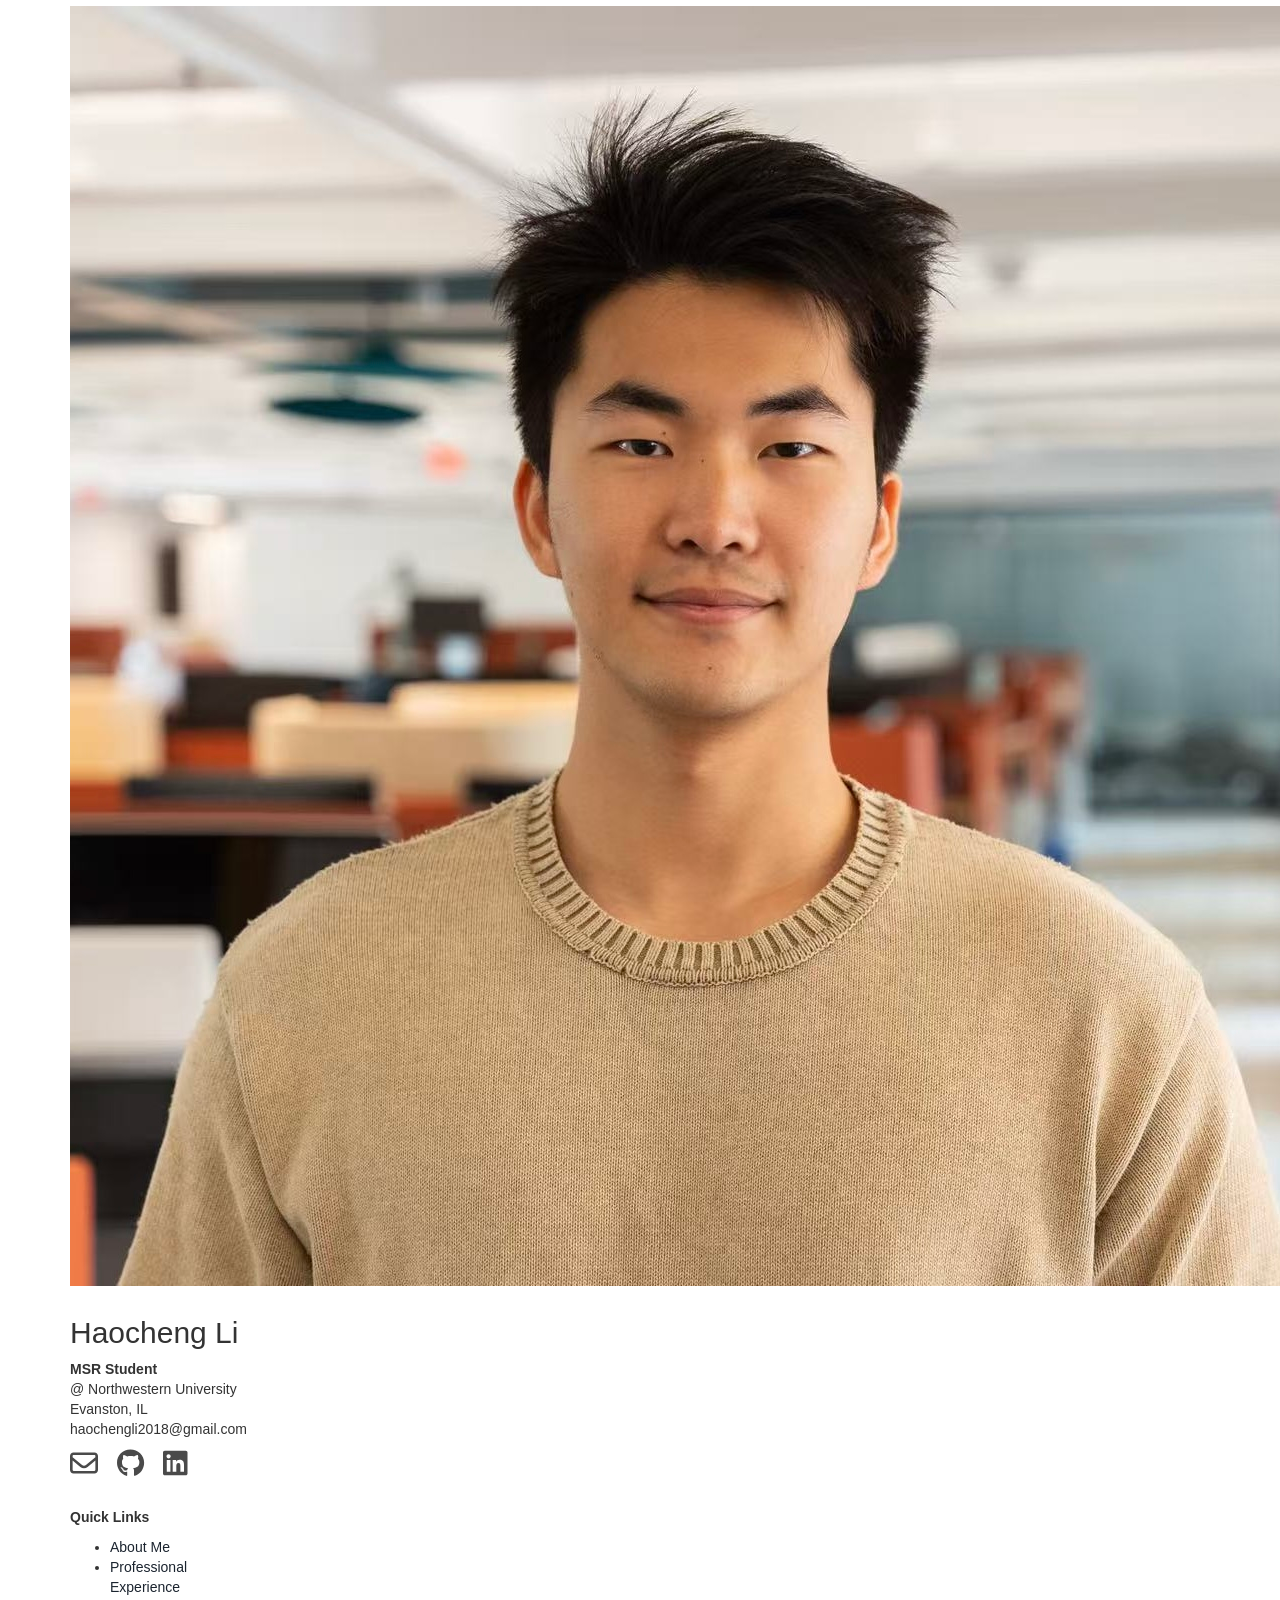
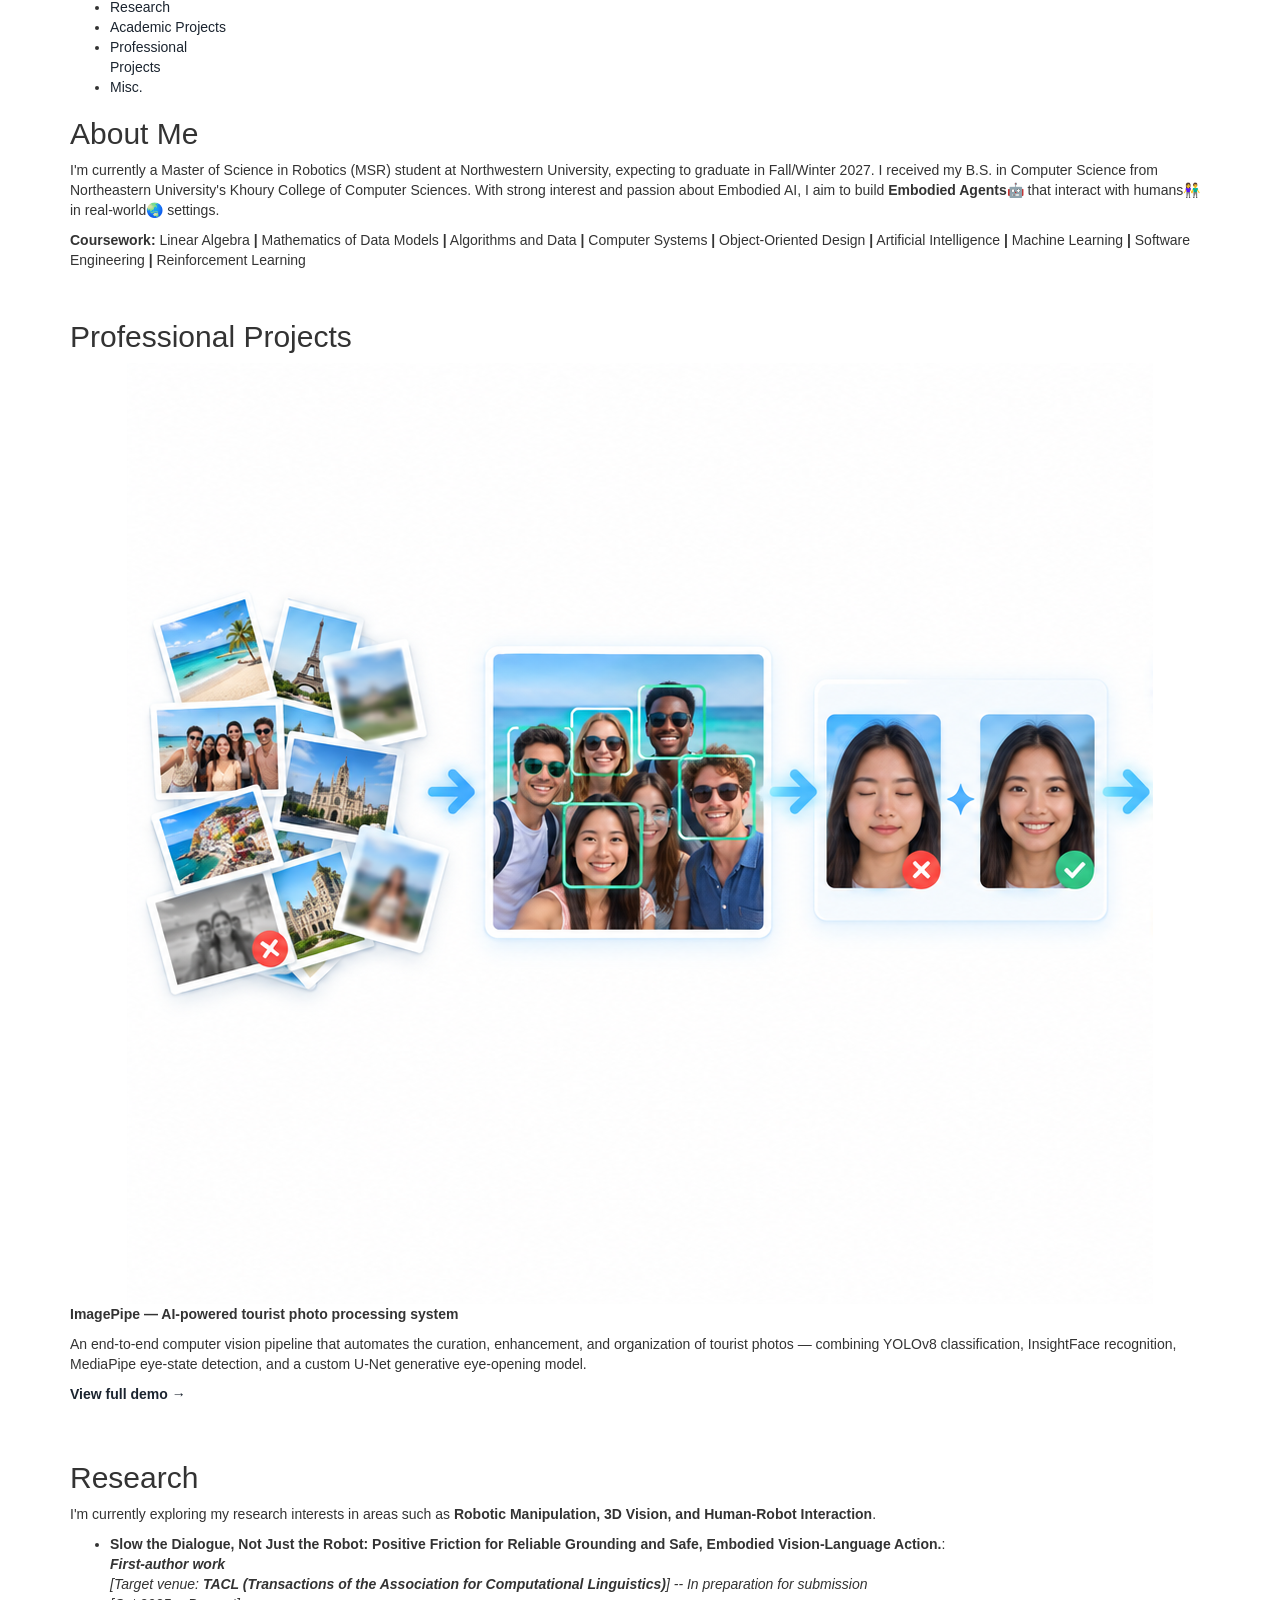
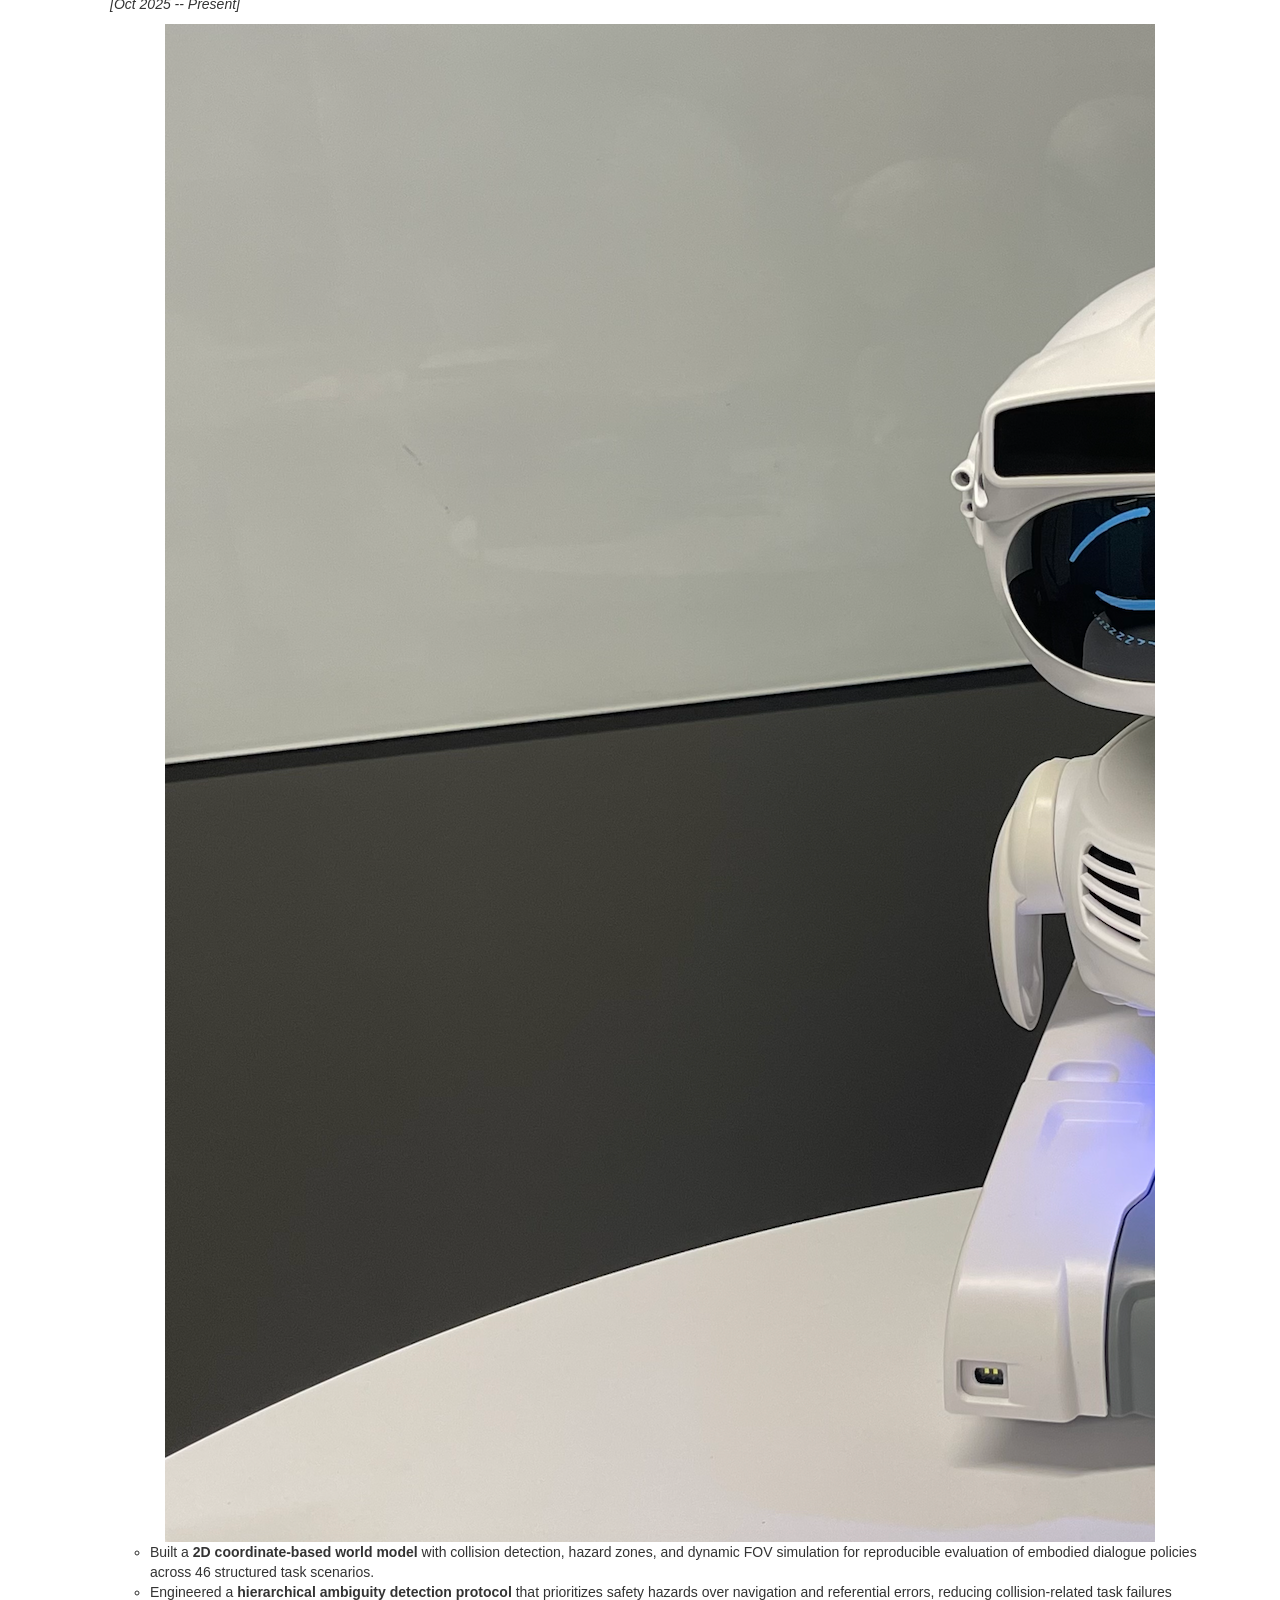
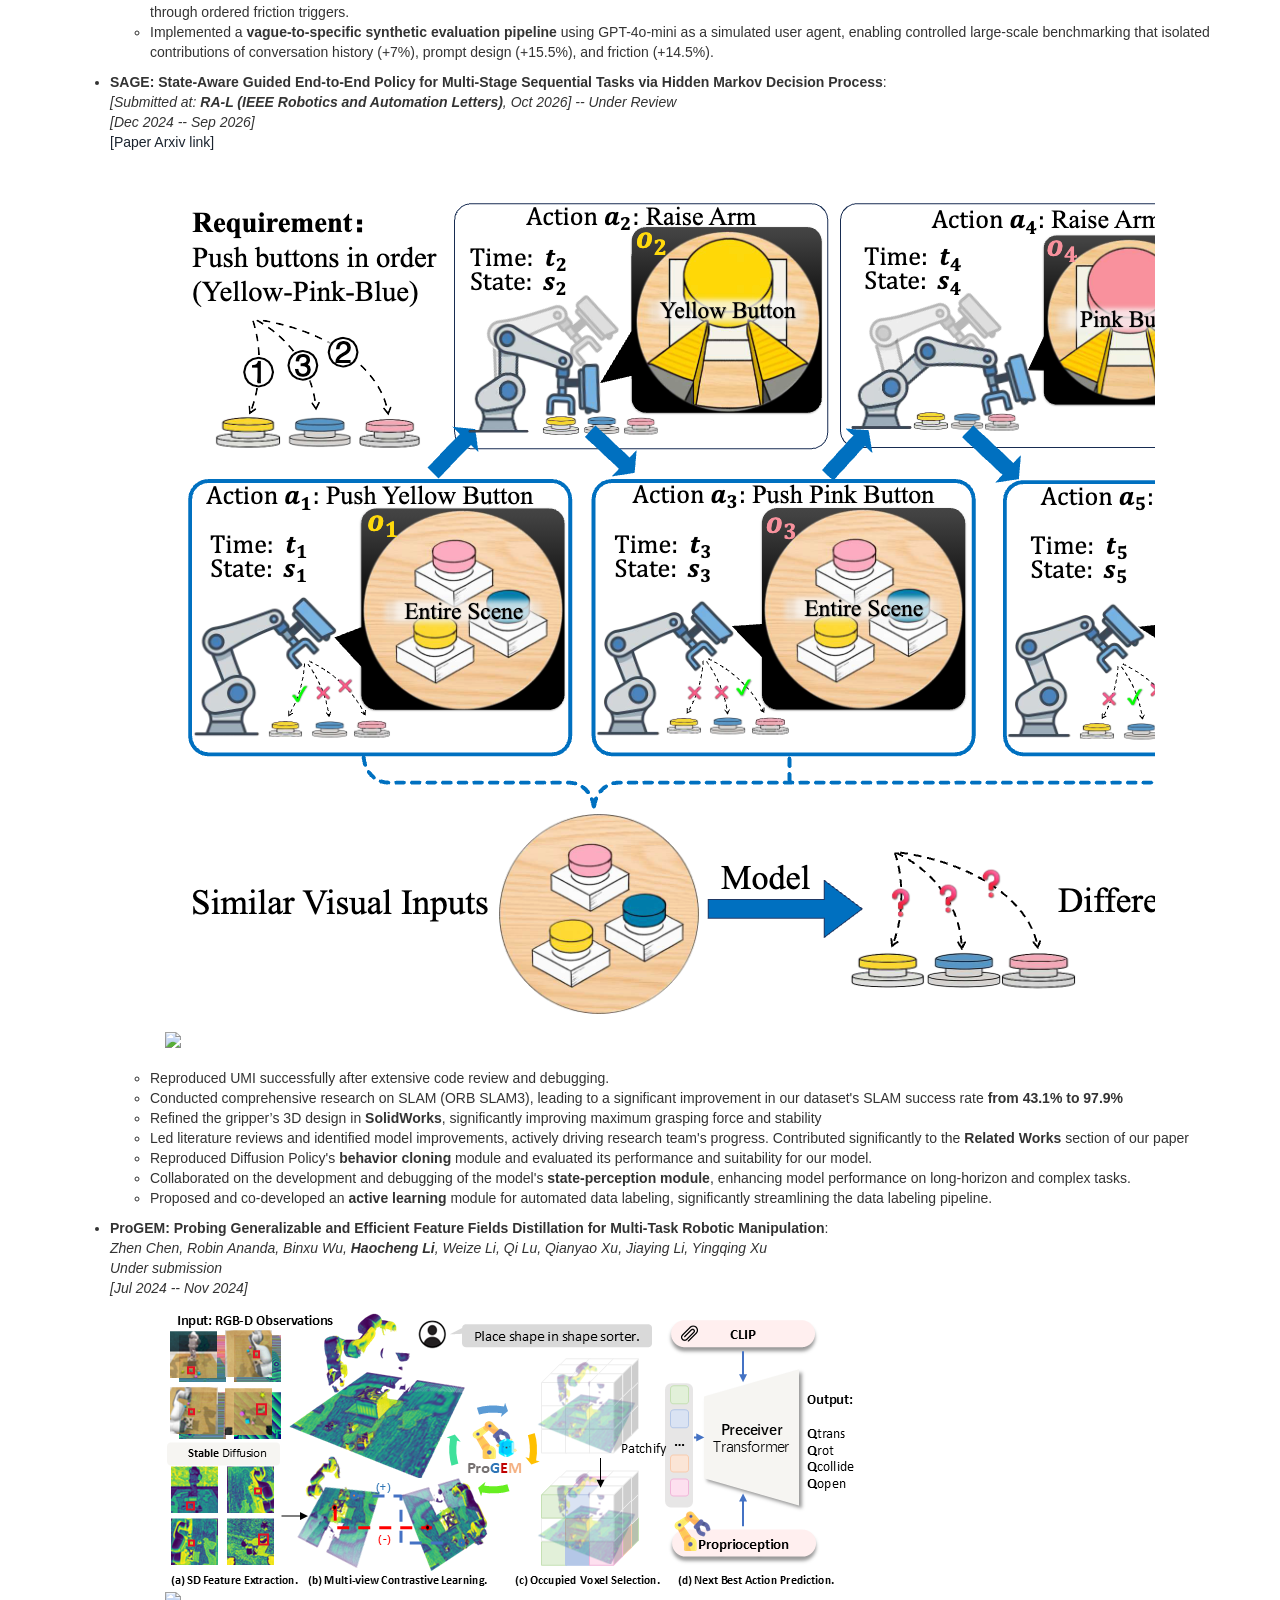
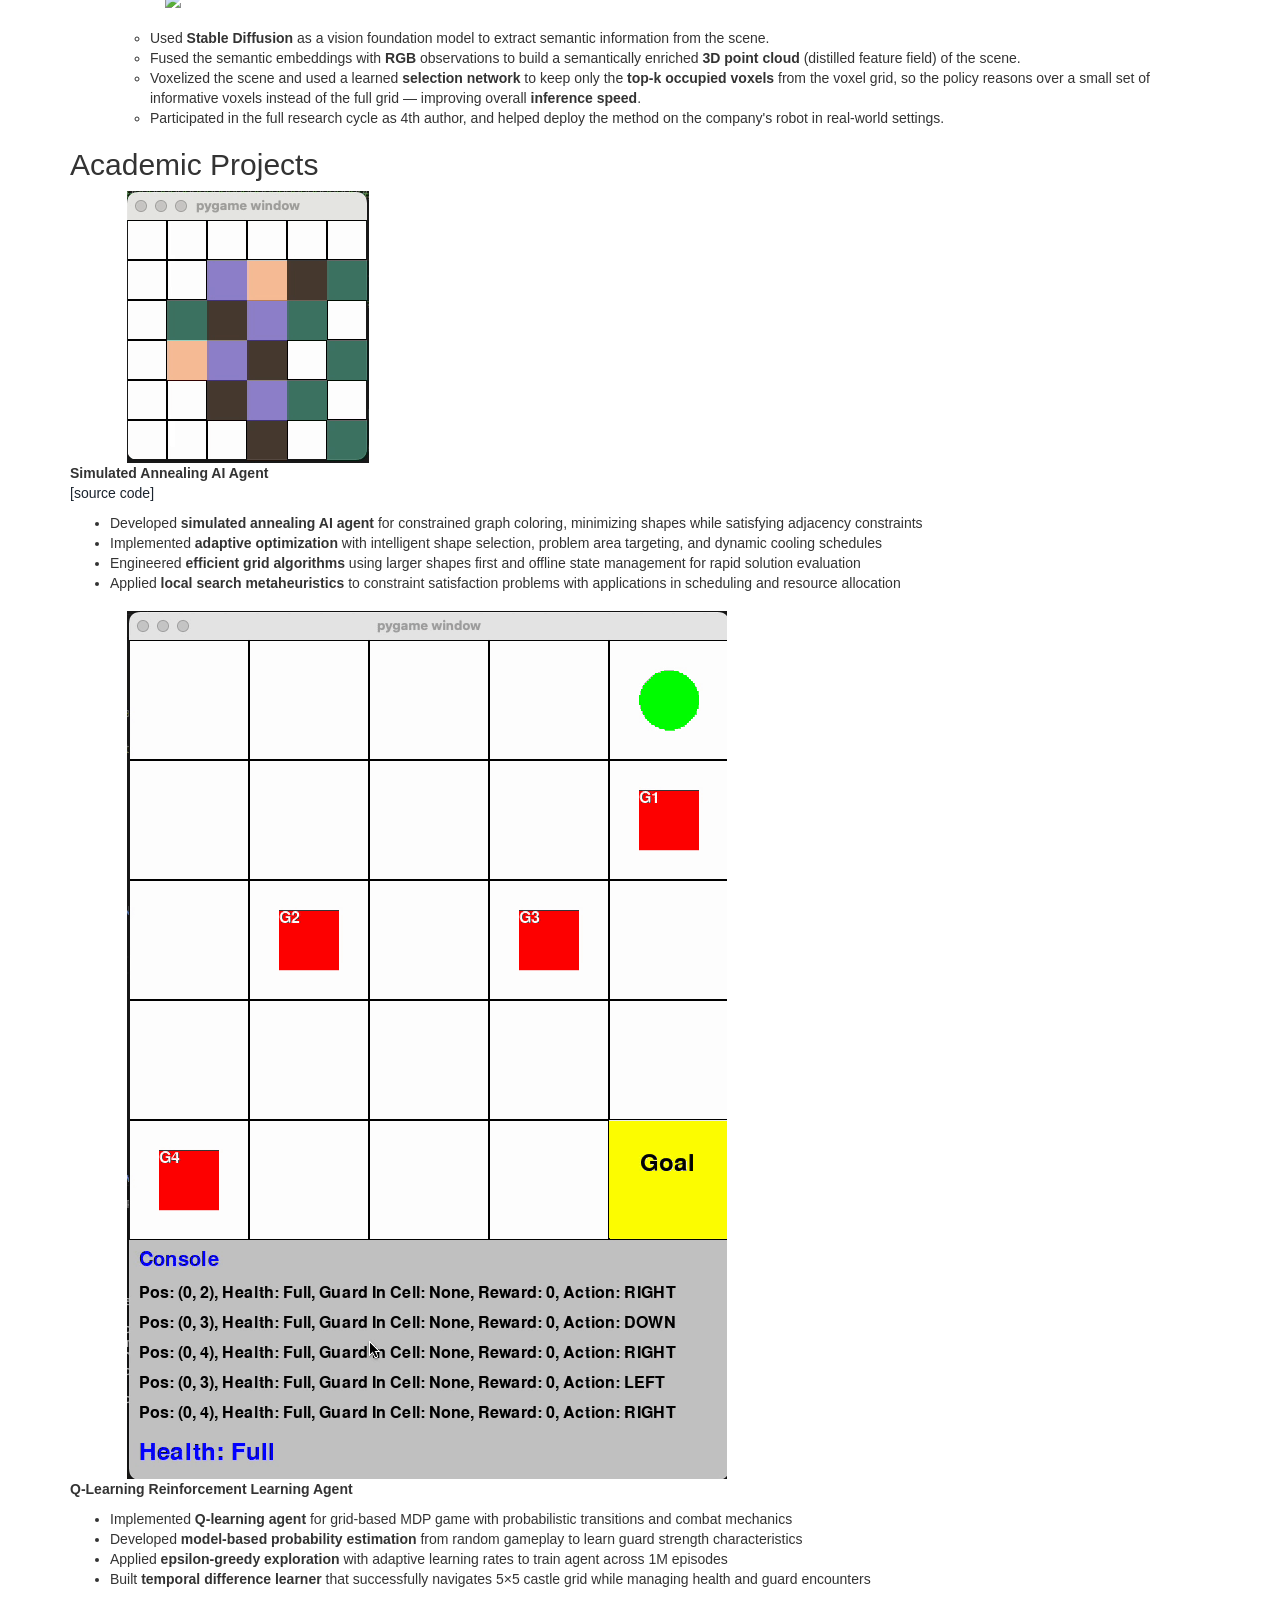
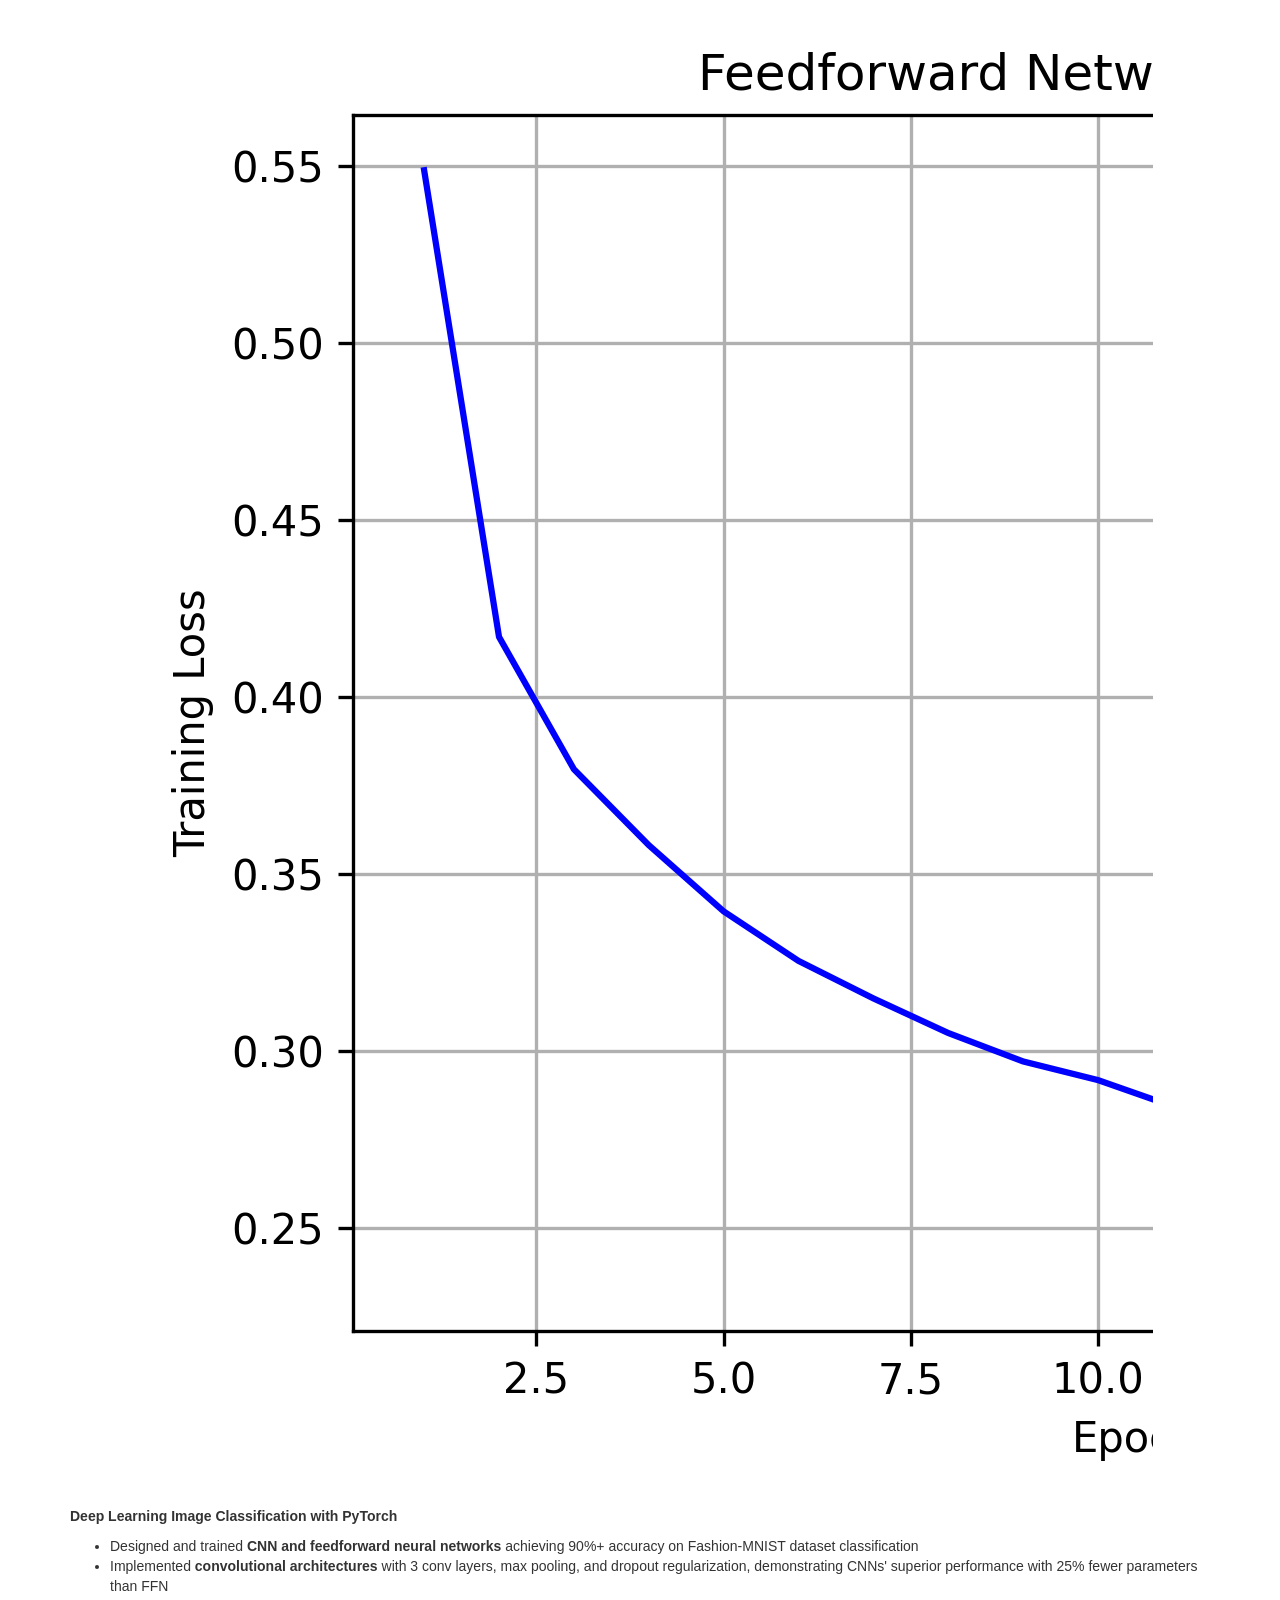
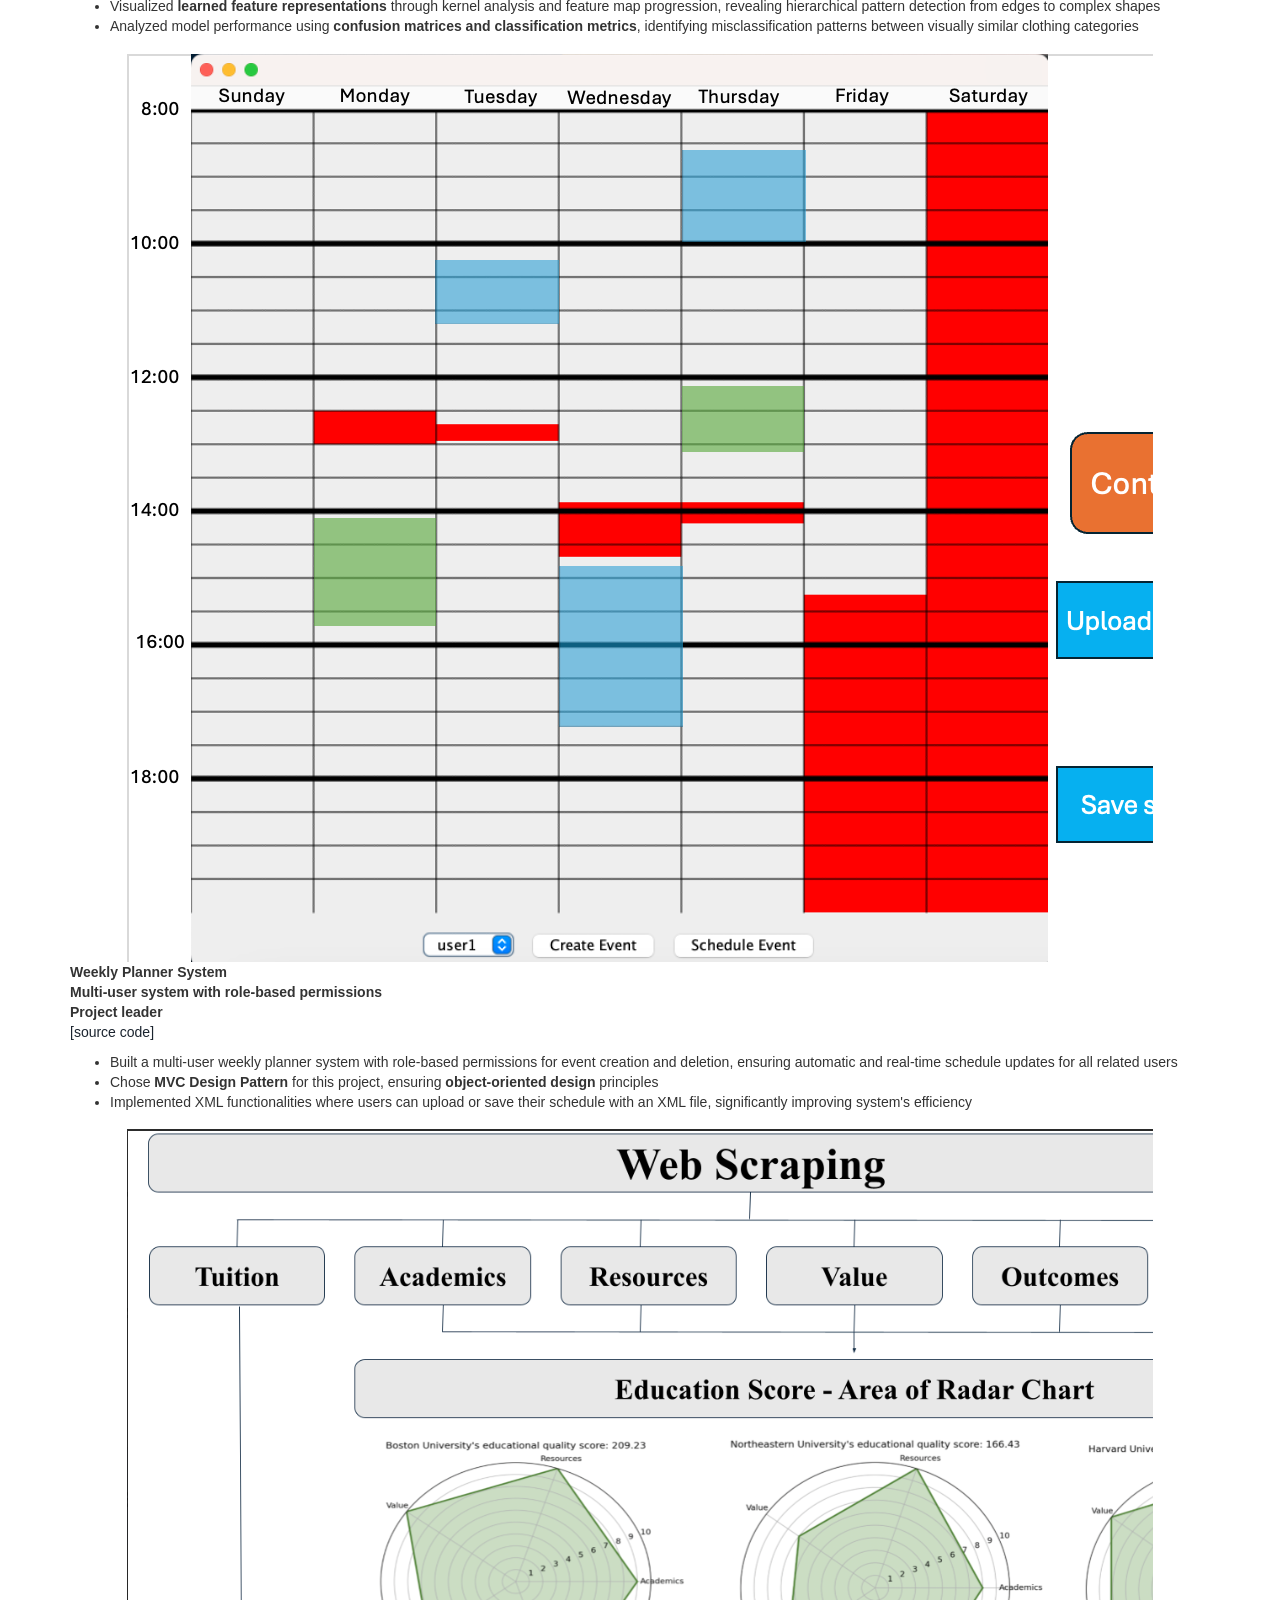
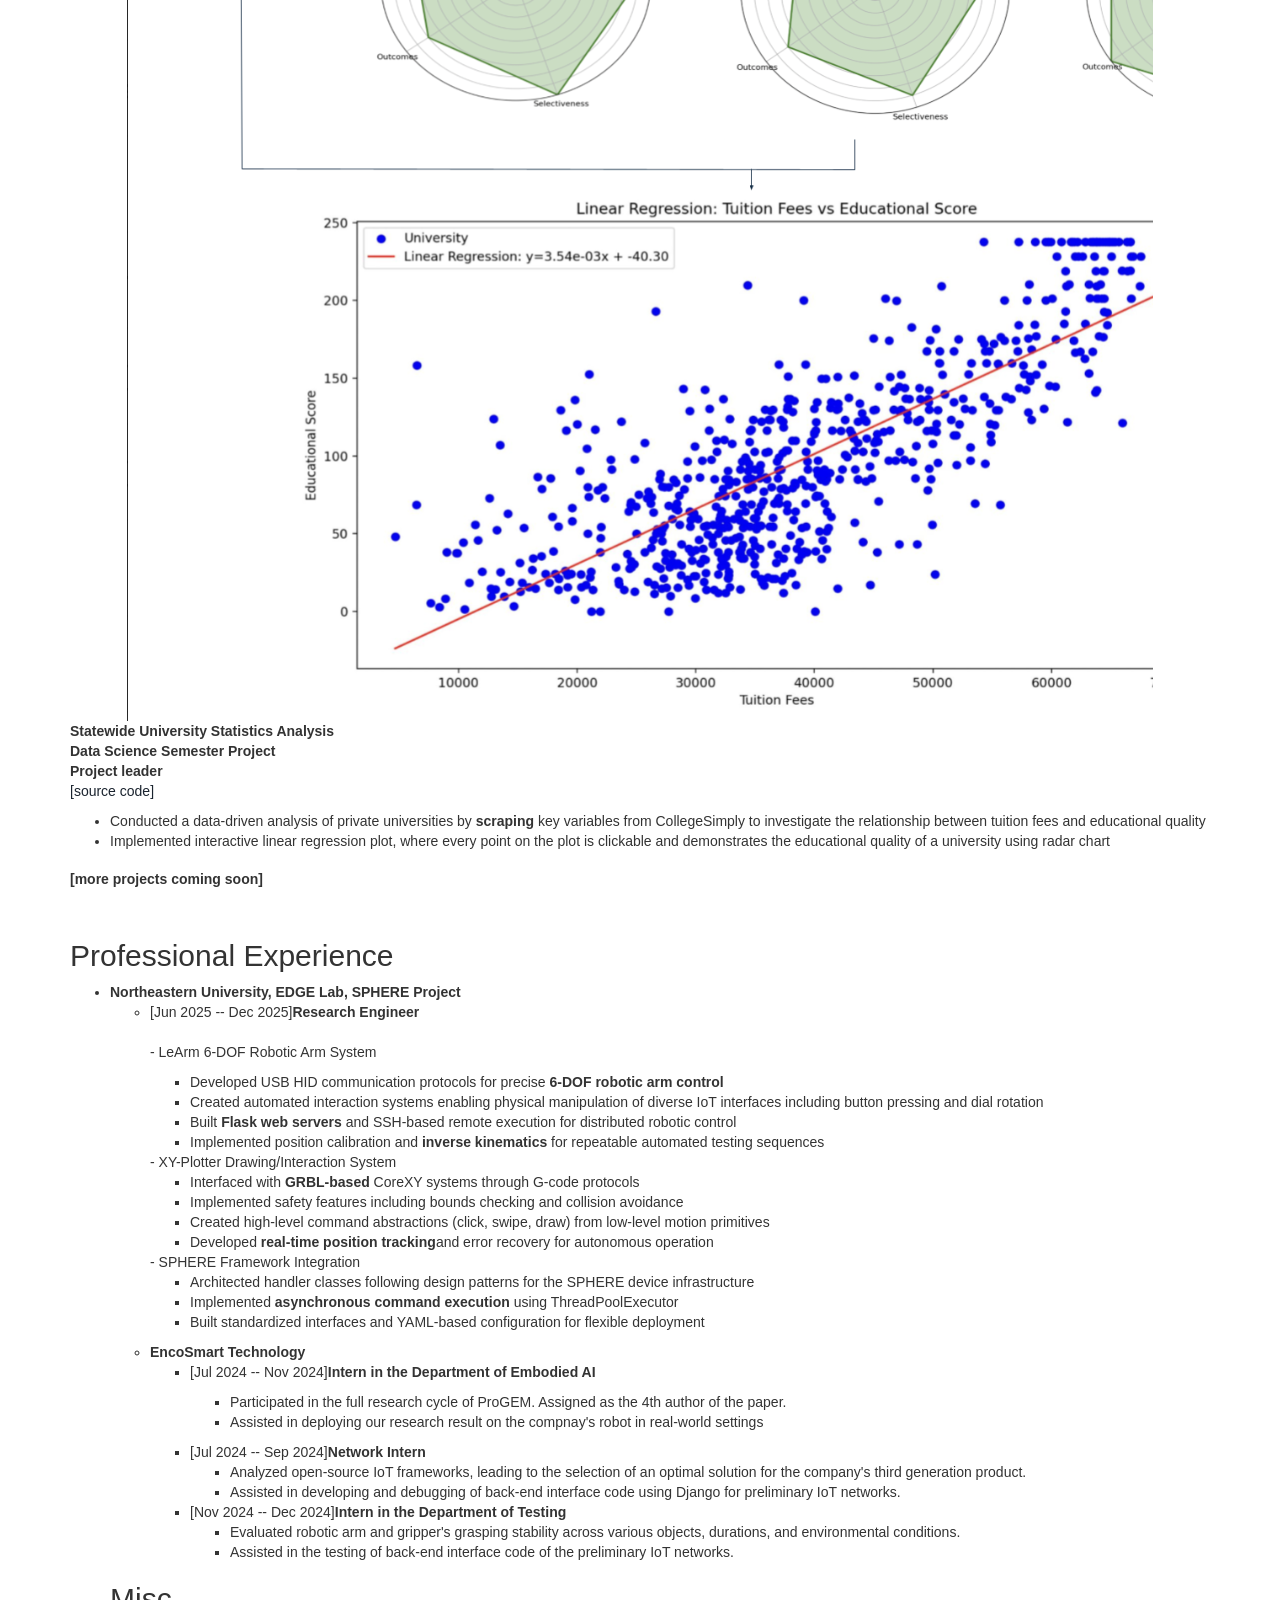
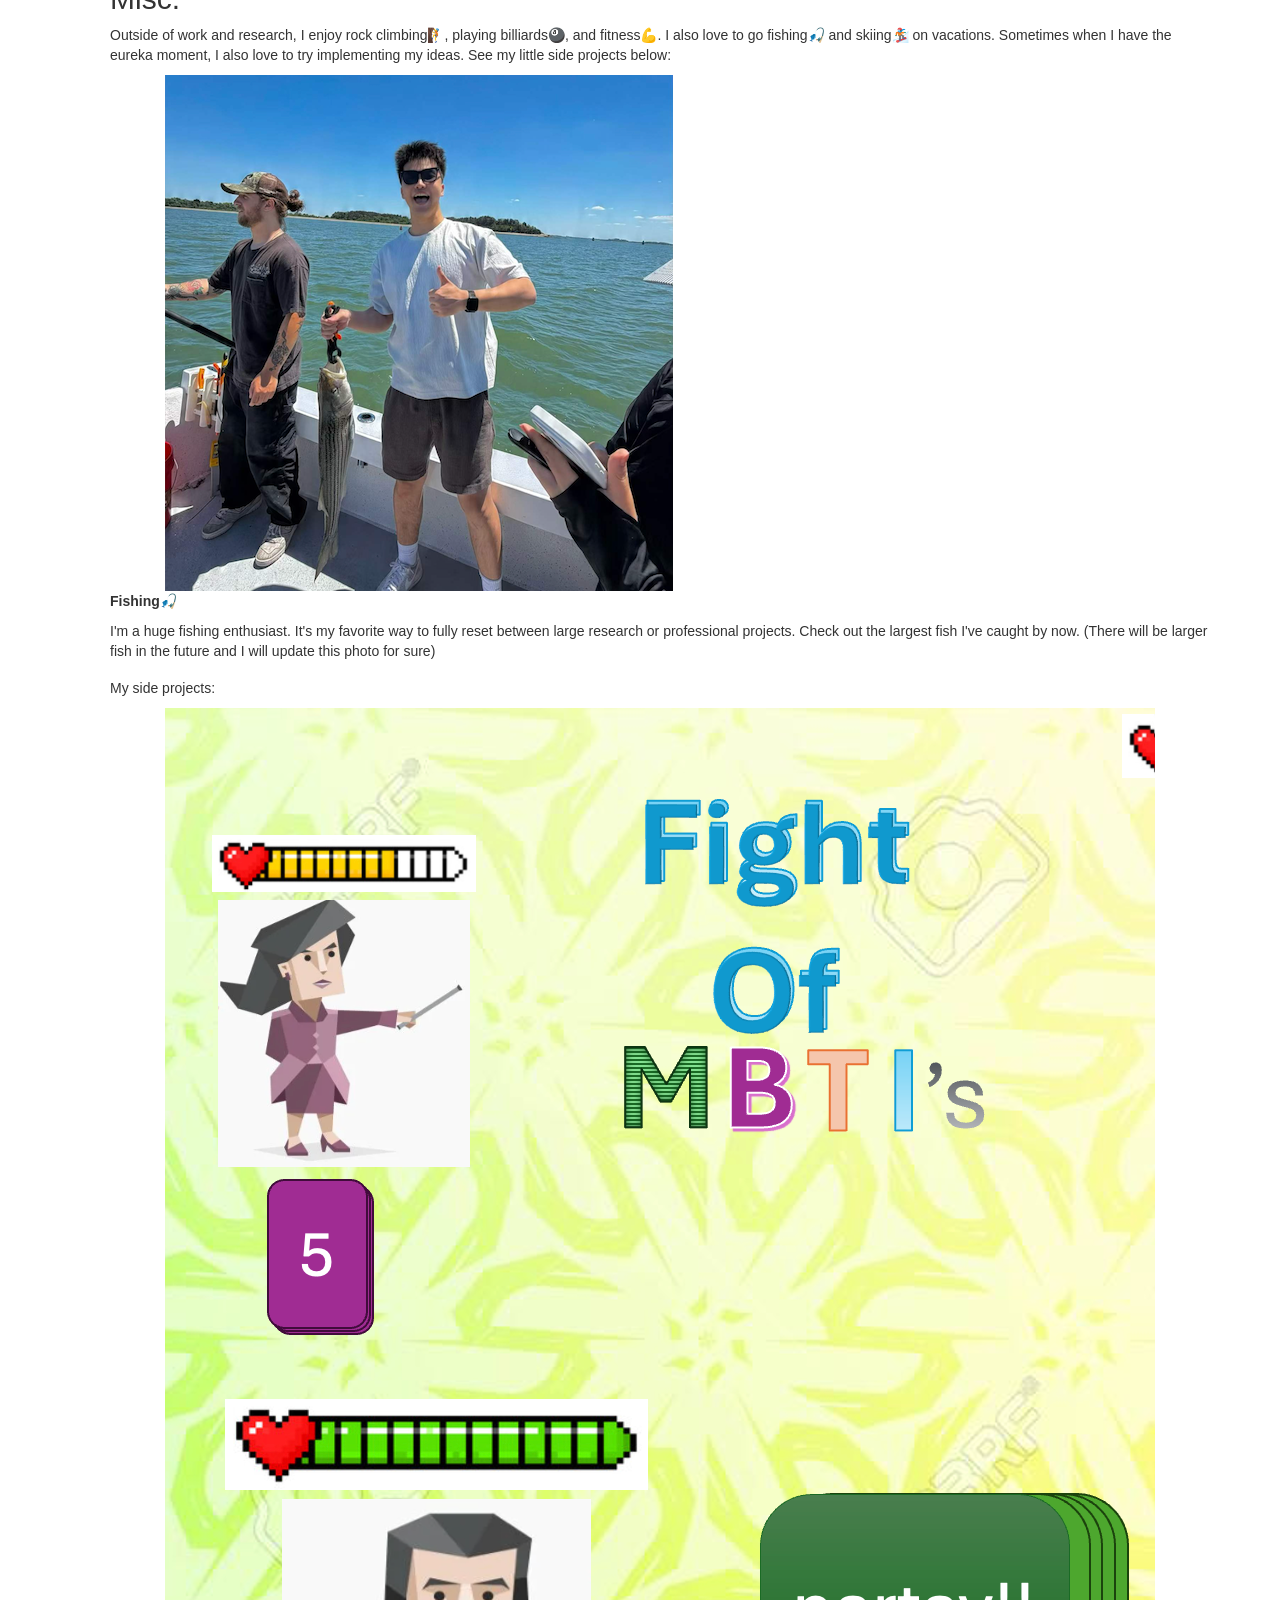
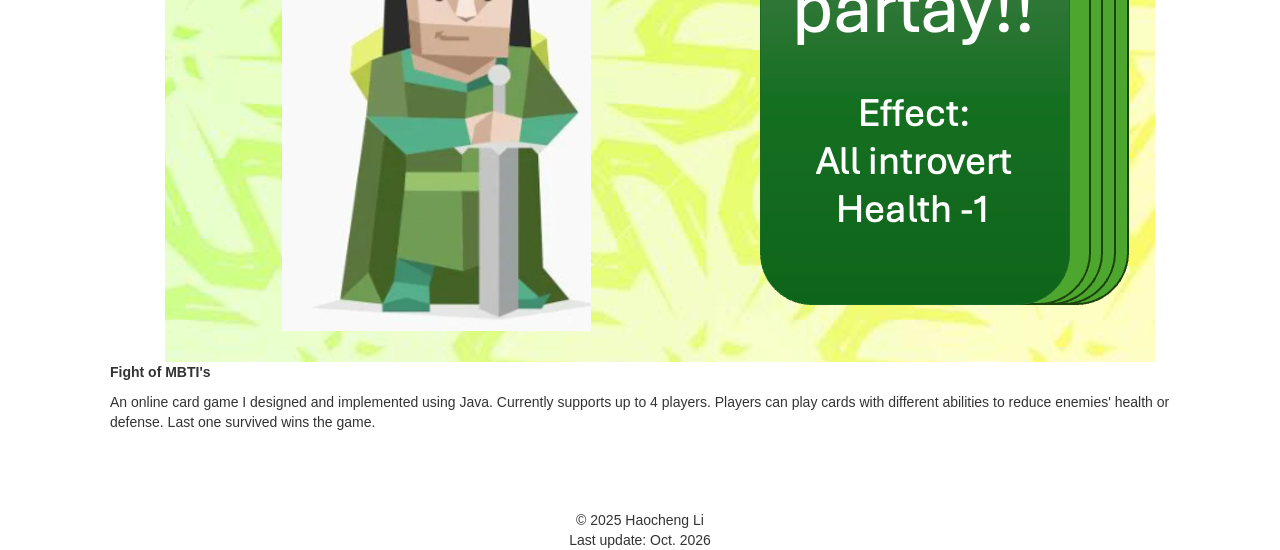
==== index.html @ 604242f2 "update general info and research project info" ====
<!DOCTYPE html>
<html>

<head>
  <meta charset="utf-8">
  <meta http-equiv="X-UA-Compatible" content="IE=edge">
  <meta name="viewport" content="width=device-width, initial-scale=1">
  <title>Haocheng Li - Homepage</title>
  <link href="css/bootstrap.css" rel='stylesheet' type='text/css' />
  <link rel="shortcut icon" type="image/x-icon" href="images/icon.png">
  <link href="https://fonts.googleapis.com/css?family=Open+Sans" rel="stylesheet">
  <!-- Bulma Version 0.7.5-->
  <link rel="stylesheet" href="https://unpkg.com/bulma@0.7.5/css/bulma.min.css" />
  <link href='css/style.css?_t=20200916' rel='stylesheet' type='text/css'>
  <script defer src="font-awesome/js/brands.min.js"></script>
  <script defer src="font-awesome/js/regular.min.js"></script>
  <script defer src="font-awesome/js/fontawesome.min.js"></script>
    <style>
      .red {
        color: rgb(238, 76, 44);
        font-style: normal;
      }
      .blue {
        color: rgb(238, 76, 44);
        font-style: normal;
      }
       
      #intro {
       margin-top: 0em !important;
      }
      
      .content h3 {
       margin-bottom: 1em!important;
       margin-top: 2em!important;
      }

      .content figure {
       width: 90%;
       display: flex;
       align-items: center;
       overflow: hidden;
       margin-left: auto!important;
       margin-right: auto!important;
      }
      
      .columns:not(:last-child) {
       margin-bottom: 1.75rem!important;
      }

      #sidebar {
        width: 75%;
      }

      @media screen and (min-width: 769px), print {
        .column.is-2_5, .column.is-2-tablet {
          flex: none;
          width: 20%;
        }
      }
</style>
    <script src="https://code.jquery.com/jquery-3.1.1.min.js" crossorigin="anonymous"></script>
</head>


<body>
  <section class="section">
    <div class="container">
      <div class="columns">
        <div class="column is-2_5">
          <div class="sticky">
            <figure class="image" style="width: 11.6rem; margin-top: 6px;">
              <img src="images/misc/profile.jpg">
            </figure>
            <div class="content">
              <h2 style="margin-top: 1em">Haocheng Li</h2>
              <p>
                <b>MSR Student</b><br/> 
                @ Northwestern University<br/>
                Evanston, IL<br/> 
		            haochengli2018@gmail.com
              </p>
            </div>
            <!-- social networks -->
            <div class="social">
              <a href="mailto:haochengli2018@gmail.com" target="_blank">
                <span class="fa-regular fa-envelope fa-2x" style="display:inline; text-decoration: none; color: #4a4a4a; "></span>
              </a>
              <a href="https://github.com/AdamLi111/" target="_blank">
                <span class="fab fa-github fa-2x" style="display:inline; text-decoration: none; color: #4a4a4a; margin-left: 15px"></span>
              </a>
              <a href="https://www.linkedin.com/in/haocheng-li-aug27/" target="_blank">
                <span class="fab fa-linkedin fa-2x" style="display:inline; text-decoration: none; color: #4a4a4a; margin-left: 15px"></span>
              </a>
            </div>


            <div id="sidebar" class="menu sticky is-hidden-mobile">
              <p class="menu-label"><b>Quick Links</b></p>
              <ul class="menu-list">  
                <li><a href="#Intro">About Me</a></li>
                <li><a href="#Professional Experience">Professional Experience</a></li>
                <li><a href="#Research">Research</a></li>
                <li><a href="#Academic Projects">Academic Projects</a></li>
                <!-- <li><a href="#Experiences">Experiences</a></li> -->
                <li><a href="#Professional Projects">Professional Projects</a></li>
                <!-- <li><a href="#Service">Service</a></li> -->
                <li><a href="#Misc">Misc.</a></li>
              </ul>
            </div>
          </div>



        </div>
        <div class="column right-panel">
          <div class="content">


            <!--About Me-->
            <h2 id="Intro">About Me</h2>
            <p>
              I'm currently a Master of Science in Robotics (MSR) student at Northwestern University, expecting to graduate in Fall/Winter 2027. I received my B.S. in Computer Science from Northeastern University's Khoury College of Computer Sciences. With strong interest and passion about Embodied AI, I aim to build <strong>Embodied Agents</strong>🤖 that interact with humans👫 in real-world🌏 settings.
              <br>
              <p><strong>Coursework: </strong> Linear Algebra <strong>|</strong> Mathematics of Data Models <strong>|</strong> Algorithms and Data <strong>|</strong> Computer Systems <strong>|</strong> Object-Oriented Design <strong>|</strong> Artificial Intelligence <strong>|</strong> Machine Learning <strong>|</strong> Software Engineering <strong>|</strong> Reinforcement Learning</p>
              
              <br>
              <!-- <b>If you are interested in purchasing ImagePipe, please contact me by my <a href="mailto:haochengli2018@gmail.com" target="_blank">email</a></b> -->
            </p>


            <h2 id="Professional Projects">Professional Projects</h2>
            <article class="columns">
              <div class="column is-3">
                <figure class="image">
                  <img src="images/publications/imagepipe.png">
                </figure>
              </div>
              <div class="column">
                <div class="content">
                  <p>
                    <b>ImagePipe &mdash; AI-powered tourist photo processing system</b><br>
                  </p>
                  <p>
                    An end-to-end computer vision pipeline that automates the curation, enhancement, and organization of tourist photos &mdash; combining YOLOv8 classification, InsightFace recognition, MediaPipe eye-state detection, and a custom U-Net generative eye-opening model.
                  </p>
                  <p>
                    <a href="imagepipe.html" class="button is-link is-outlined is-small"><strong>View full demo &rarr;</strong></a>
                  </p>
                </div>
              </div>
            </article>
            
            <br>

            <!--Research-->
            <h2 id="Research">Research</h2>
            <p>
               I'm currently exploring my research interests in areas such as <strong>Robotic Manipulation, 3D Vision, and Human-Robot Interaction</strong>. 
              <br>
               
            </p>
            <ul>
              <li><strong>Slow the Dialogue, Not Just the Robot: Positive Friction for Reliable Grounding and Safe, Embodied Vision-Language Action.</strong>:<br>
                  <i><b>First-author work</b></i><br>
                  <i>[Target venue: <b>TACL (Transactions of the Association for Computational Linguistics)</b>] -- In preparation for submission</i><br>
                  <i>[Oct 2025 -- Present]</i><br>
                  <!-- <a href="https://arxiv.org/abs/2509.19853" target="_blank">[Paper Arxiv link]</a> -->
                </p>
                <article class="columns">
                  <div class="column is-7">
                    <figure class="image">
                      <img src="images/publications/misty.png">
                    <br>
                  </div>
                  <div class="column">
                    <div class="content">
                      <ul>
                        <li>Built a <strong>2D coordinate-based world model</strong> with collision detection, hazard zones, and dynamic FOV simulation for reproducible evaluation of embodied dialogue policies across 46 structured task scenarios.</li>
                        <li>Engineered a <strong>hierarchical ambiguity detection protocol</strong> that prioritizes safety hazards over navigation and referential errors, reducing collision-related task failures through ordered friction triggers.</li>
                        <li>Implemented a <strong>vague-to-specific synthetic evaluation pipeline</strong> using GPT-4o-mini as a simulated user agent, enabling controlled large-scale benchmarking that isolated contributions of conversation history (+7%), prompt design (+15.5%), and friction (+14.5%).</li>
                      </ul>
                        <b></b>
                        <!-- <a href="https://arxiv.org/abs/" target="_blank">[Coming Soon]</a> -->
                        <!-- <p>This is an ongoing survey paper with awesome list repo.</p> -->
                      </p>
                    </div>
                  </div>
                </article>
            </ul>

            </p>
            <ul>
              <li><strong>SAGE: State-Aware Guided End-to-End Policy for Multi-Stage Sequential Tasks via Hidden Markov Decision Process</strong>:<br>
                <i>[Submitted at: <b>RA-L (IEEE Robotics and Automation Letters)</b>, Oct 2026] -- Under Review <br>
                  [Dec 2024 -- Sep 2026]</i><br>
                  <a href="https://arxiv.org/abs/2509.19853" target="_blank">[Paper Arxiv link]</a>
                </p>
                <article class="columns">
                  <div class="column is-5">
                    <figure class="image">
                      <img src="images/publications/SAGE.png">
                    </figure>
		    <figure class="image">
                      <img src="images/publications/SAGE.gif">
                    </figure>
                    <br>
                  </div>
                  <div class="column">
                    <div class="content">
                      <ul>
                        <li>Reproduced UMI successfully after extensive code review and debugging.</li>
                        <li>Conducted comprehensive research on SLAM (ORB SLAM3), leading to a significant improvement in our
                          dataset's SLAM success rate <strong>from 43.1% to 97.9%</strong></li>
                        <li>Refined the gripper’s 3D design in <strong>SolidWorks</strong>, significantly improving maximum grasping force and stability</li>
                        <li>Led literature reviews and identified model improvements, actively driving research team's progress. Contributed significantly
                          to the <strong>Related Works</strong> section of our paper
                        </li>
                        <li>Reproduced Diffusion Policy's <strong>behavior cloning</strong> module and evaluated its performance and suitability for our model. </li>
                        <li>Collaborated on the development and debugging of the model's <strong>state-perception module</strong>, enhancing model performance on long-horizon and complex tasks.</li>
                        <li>Proposed and co-developed an <strong>active learning</strong> module for automated data labeling, significantly streamlining the data labeling pipeline.</li>
                      </ul>
                        <b></b>
                        <!-- <a href="https://arxiv.org/abs/" target="_blank">[Coming Soon]</a> -->
                        <!-- <p>This is an ongoing survey paper with awesome list repo.</p> -->
                      </p>
                    </div>
                  </div>
                </article>
            </ul>

            <ul>
              <li><strong>ProGEM: Probing Generalizable and Efficient Feature Fields Distillation for Multi-Task Robotic Manipulation</strong>:<br>
                <i>Zhen Chen, Robin Ananda, Binxu Wu, <b>Haocheng Li</b>, Weize Li, Qi Lu, Qianyao Xu, Jiaying Li, Yingqing Xu</i><br>
                <i>Under submission <br>
                  [Jul 2024 -- Nov 2024]</i><br>
                </p>
                <article class="columns">
                  <div class="column is-5">
                    <figure class="image">
                      <img src="images/publications/ProGEM_main.png">
                    </figure>
                    <figure class="image">
                      <img src="images/publications/ProGEM.gif">
                    </figure>
                    <br>
                  </div>
                  <div class="column">
                    <div class="content">
                      <ul>
                        <li>Used <strong>Stable Diffusion</strong> as a vision foundation model to extract semantic information from the scene.</li>
                        <li>Fused the semantic embeddings with <strong>RGB</strong> observations to build a semantically enriched <strong>3D point cloud</strong> (distilled feature field) of the scene.</li>
                        <li>Voxelized the scene and used a learned <strong>selection network</strong> to keep only the <strong>top-k occupied voxels</strong> from the voxel grid, so the policy reasons over a small set of informative voxels instead of the full grid &mdash; improving overall <strong>inference speed</strong>.</li>
                        <li>Participated in the full research cycle as 4th author, and helped deploy the method on the company's robot in real-world settings.</li>
                      </ul>
                    </div>
                  </div>
                </article>
            </ul>

            <!--Academic Projects-->

            <h2 id="Academic Projects">
              Academic Projects
              <span style="font-size: 1rem;margin-left: 1rem;position: relative;bottom: .2rem;">
              </span>
            </h2>

            <article class="columns">
              <div class="column is-3">
                <figure class="image">
                  <img src="images/publications/gridgame.gif">
                </figure>
              </div>
              <div class="column">
                <div class="content">
                  <p>
                    <b>Simulated Annealing AI Agent</b><br>
                    <a href="https://github.com/AdamLi111/Simulated_Annealing_Agent" target="_blank">[source code]</a>
                  </p>
                  <ul>
                    <li>Developed <b>simulated annealing AI agent</b> for constrained graph coloring, minimizing shapes while satisfying adjacency constraints</li>
                    <li>Implemented <b>adaptive optimization</b> with intelligent shape selection, problem area targeting, and dynamic cooling schedules</li>
                    <li>Engineered <b>efficient grid algorithms</b> using larger shapes first and offline state management for rapid solution evaluation</li>
                    <li>Applied <b>local search metaheuristics</b> to constraint satisfaction problems with applications in scheduling and resource allocation</li>
                  </ul>
                </div>
              </div>
            </article>

            <article class="columns">
              <div class="column is-3">
                <figure class="image">
                  <img src="images/publications/escape_castle.gif">
                </figure>
              </div>
              <div class="column">
                <div class="content">
                  <p>
                    <b>Q-Learning Reinforcement Learning Agent</b><br>
                    <!-- <a href="https://github.com/haochenl/escape-the-castle-rl" target="_blank">[source code]</a><br> -->
                  </p>
                  <ul>
                    <li>Implemented <b>Q-learning agent</b> for grid-based MDP game with probabilistic transitions and combat mechanics</li>
                    <li>Developed <b>model-based probability estimation</b> from random gameplay to learn guard strength characteristics</li>
                    <li>Applied <b>epsilon-greedy exploration</b> with adaptive learning rates to train agent across 1M episodes</li>
                    <li>Built <b>temporal difference learner</b> that successfully navigates 5×5 castle grid while managing health and guard encounters</li>
                  </ul>
                </div>
              </div>
            </article>

            <article class="columns">
              <div class="column is-3">
                <figure class="image">
                  <img src="images/publications/training_losses.png">
                </figure>
              </div>
              <div class="column">
                <div class="content">
                  <p>
                    <b>Deep Learning Image Classification with PyTorch</b><br>
                    <!-- <a href="https://github.com/haochenl/fashion-mnist-classifier" target="_blank">[source code]</a><br> -->
                  </p>
                  <ul>
                    <li>Designed and trained <b>CNN and feedforward neural networks</b> achieving 90%+ accuracy on Fashion-MNIST dataset classification</li>
                    <li>Implemented <b>convolutional architectures</b> with 3 conv layers, max pooling, and dropout regularization, demonstrating CNNs' superior performance with 25% fewer parameters than FFN</li>
                    <li>Visualized <b>learned feature representations</b> through kernel analysis and feature map progression, revealing hierarchical pattern detection from edges to complex shapes</li>
                    <li>Analyzed model performance using <b>confusion matrices and classification metrics</b>, identifying misclassification patterns between visually similar clothing categories</li>
                  </ul>
                </div>
              </div>
            </article>

            <article class="columns">
              <div class="column is-3">
                <figure class="image">
                  <img src="images/publications/plannersystem.png">
                </figure>
              </div>
              <div class="column">
                <div class="content">
                  <p>
                    <b>Weekly Planner System</b><br>
                    <b>Multi-user system with role-based permissions</b><br>
                    <strong>Project leader</strong><br>
                    <a href="https://github.com/AdamLi111/OOD_hw" target="_blank">[source code]</a>
                  </p>
                  <ul>
                    <li>Built a multi-user weekly planner system with role-based permissions for event creation and deletion, ensuring automatic and real-time schedule updates for all related users</li>
                    <li>Chose <strong>MVC Design Pattern</strong> for this project, ensuring <strong>object-oriented design</strong> principles</li>
                    <li>Implemented XML functionalities where users can upload or save their schedule with an XML file, significantly improving system's efficiency</li>
                  </ul>
                </div>
              </div>
            </article>

            <article class="columns">
              <div class="column is-3">
                <figure class="image">
                  <img src="images/publications/tuition_project.png">
                </figure>
              </div>
              <div class="column">
                <div class="content">
                  <p>
                    <b>Statewide University Statistics Analysis</b><br>
                    <b>Data Science Semester Project</b><br>
                    <strong>Project leader</strong><br>
                    <a href="https://github.com/AdamLi111/statewide_university_stat_comparison" target="_blank">[source code]</a>
                  </p>
                  <ul>
                    <li>Conducted a data-driven analysis of private universities by <strong>scraping</strong> key variables from CollegeSimply to investigate the relationship between tuition fees and educational quality</li>
                    <li>Implemented interactive linear regression plot, where every point on the plot is clickable and demonstrates the educational quality of a university using radar chart</li>
                  </ul>
                </div>
              </div>
            </article>
            
            <article>
              <div class="columns">
                <p><strong>[more projects coming soon]</strong></p>
              </div>
            </article>
		  
            <br>


            <!--Professional Experience-->
            <h2 id="Professional Experience">Professional Experience</h2>
            <ul>
              <li><strong>Northeastern University, EDGE Lab, SPHERE Project</strong>
                <ul>
                  <li>[Jun 2025 -- Dec 2025]<strong>Research Engineer</strong><br>
                    <br>
                    <p>
                      - LeArm 6-DOF Robotic Arm System
                      <ul>
                        <li>Developed USB HID communication protocols for precise <b>6-DOF robotic arm control</b></li>
                        <li>Created automated interaction systems enabling physical manipulation of diverse IoT interfaces including button pressing and dial rotation</li>
                        <li>Built <b>Flask web servers</b> and SSH-based remote execution for distributed robotic control</li>
                        <li>Implemented position calibration and <b>inverse kinematics</b> for repeatable automated testing sequences</li>
                      </ul>
                      - XY-Plotter Drawing/Interaction System
                      <ul>
                        <li>Interfaced with <b>GRBL-based</b> CoreXY systems through G-code protocols</li>
                        <li>Implemented safety features including bounds checking and collision avoidance</li>
                        <li>Created high-level command abstractions (click, swipe, draw) from low-level motion primitives</li>
                        <li>Developed <b>real-time position tracking</b>and error recovery for autonomous operation</li>
                      </ul>
                      - SPHERE Framework Integration
                      <ul>
                        <li>Architected handler classes following design patterns for the SPHERE device infrastructure</li>
                        <li>Implemented <b>asynchronous command execution</b> using ThreadPoolExecutor</li>
                        <li>Built standardized interfaces and YAML-based configuration for flexible deployment</li>
                      </ul>
                    </p>
                  </li>
                </ul>
              </li>

            <ul>
              <li><strong>EncoSmart Technology</strong>
                <ul>
                <li>[Jul 2024 -- Nov 2024]<strong>Intern in the Department of Embodied AI</strong><br>
                  <p>
                    <ul>
                      <li>
                        Participated in the full research cycle of ProGEM. Assigned as the 4th author of the paper.
                      </li>
                      <li>Assisted in deploying our research result on the compnay's robot in real-world settings</li>
                    </ul>
                  </p>
                <li>[Jul 2024 -- Sep 2024]<strong>Network Intern</strong><br>
                  <ul>
                    <li>Analyzed open-source IoT frameworks, leading to the selection of an optimal solution for the company's third generation product.</li>
                    <li>Assisted in developing and debugging of back-end interface code using Django for preliminary IoT networks.</li>
                  </ul>
                  <li>[Nov 2024 -- Dec 2024]<strong>Intern in the Department of Testing</strong><br>
                    <ul>
                      <li>Evaluated robotic arm and gripper's grasping stability across various objects, durations, and environmental conditions.</li>
                      <li>Assisted in the testing of back-end interface code of the preliminary IoT networks.</li>
                    </ul>
              </ul></li>
            </ul>
            
            <!--Academic Service
            <h2 id="Service">Service</h2>
            <p>
              I served / was delegated as Reviewer for NeurIPS’23, CVPR’24, IJCV, ICLR'25.
            </p> -->

            <!-- Misc. -->
            <h2 id="Misc">Misc.</h2>
            <p>
              Outside of work and research, I enjoy rock climbing🧗, playing billiards🎱, and fitness💪. I also love to go fishing🎣 and skiing🏂 on vacations. Sometimes when I have the eureka moment, I also love to try implementing my ideas. See my little side projects below:
            </p>

            <article class="columns">
              <div class="column is-3">
                <figure class="image">
                  <img src="images/misc/fishing.jpg">
                </figure>
              </div>
              <div class="column">
                <div class="content">
                  <p>
                    <b><strong>Fishing🎣</strong></b>
                  </p>
                  <p>
                    I'm a huge fishing enthusiast. It's my favorite way to fully reset between large research or professional projects. Check out the largest fish I've caught by now. (There will be larger fish in the future and I will update this photo for sure)
                  </p>
                </div>
              </div>
            </article>

            <p>
              My side projects:
              <article class="columns">
                <div class="column is-3">
                  <figure class="image">
                    <img src="images/misc/MBTI.png">
                  </figure>
                </div>
                <div class="column">
                  <div class="content">
                    <p>
                      <b><strong>Fight of MBTI's</strong></b>
                      <p>An online card game I designed and implemented using Java. Currently supports up to 4 players. Players can play cards with different abilities to reduce enemies' health or defense. Last one survived wins the game.
                      </p>
                    </p>
                  </div>
                </div>
              </article>

              <!-- <figure class="image">
                <img src="images/misc/MBTI.png">
              </figure> -->

            </p>
            <!-- To be add? -->

          </div>
        </div>
      </div>
    </div>



    <!-- Footer -->
	<footer class="container">
	  <br><hr>
	  <!-- counts ip -->
	  <div id="mapmyvisitors-widget" style="width:10%; margin: 0 auto; text-align: center;">
	    <script type="text/javascript" id="mmvst_globe" src="//mapmyvisitors.com/globe.js?d=afdJ46ACXFHtiC_wv5ZfMzpEBedGslwjhPprv68F7rw"></script>
	  </div>
	  <div class="row" style="text-align: center;">
	    © 2025 Haocheng Li<br>Last update: Oct. 2026
	  </div>
	</footer>
  </section>


  <script>

    var $hashList = $('.menu-list a'), offsetList, maxScrollHeight;

    $('#sidebar').on('click', 'a', function(){
      activate($(this))
    });
    
    $(window).on('resize', debounce(calculateBoundary, 300));

    $(document).on('scroll', debounce(judgeScroll, 300));

    calculateBoundary();
    judgeScroll();
    
    function togglePatents() {
    var content = document.getElementById("patentsContent");
    if (content.style.display === "none") {
      content.style.display = "block";
    } else {
      content.style.display = "none";
    }
  }

    function  calculateBoundary() {
      offsetList = $hashList.map(function(idx, ele){
        return $(ele.hash).offset().top
      });
      maxScrollHeight = $(document).height() - $(window).height()
    }
    
    function judgeScroll() {
      var tps = $("html").scrollTop()
              ? $("html").scrollTop()
              : $("body").scrollTop(),
              len = offsetList.length;
      if(tps >= maxScrollHeight-10){
        activate($hashList.eq(len-1));
        return
      }
      for(var i=0; i<len; i++){
       if(tps+50<offsetList[i]){
          activate($hashList.eq(Math.max(0,i-1)));
          return
        }
      }
    }

    function activate(ele){
      $hashList.removeClass('is-active');
      ele.addClass('is-active');
    }

    function debounce(fn, delay) {
      var timeout = null;
      return function () {
        var args = arguments;
        var context = this;
        if (!timeout) {
          timeout = setTimeout(function () {
            timeout = 0;
            return fn.apply(context, args);
          }, delay);
        }
      };
    }



  </script>


</body>

</html>
---- css/style.css ----
body {
    /*font-family: 'Open Sans';*/
    scroll-behavior: smooth
}

.menu-list a.is-active {
    background-color: #4a4a4a;
    color: rgb(255, 255, 255);
    font-weight: 600;
}

.details h3{
    font-weight:600;
    font-size:1em;
    color:#000;
}


.sticky {
    position: sticky;
    top: 30px;
}

.social{
    /*float: left;*/
    padding-bottom: 2em;
    padding-top: 0em;
    font-size: 1em;
}

.sidebar{
    /*float: left;*/
    padding-bottom: 2em;
    padding-top: 1em;
    font-size: 1em;
}

img.img-logo {
    height: auto; 
    width: 11em;
}

.column.is-3 {
    margin: auto;
}


/* https://pytorch.org/assets/brand-guidelines/PyTorch-Brand-Guidelines.pdf */
.details a:hover, .right-panel a:hover { color: rgb(238, 76, 44); }
a:active { color: rgb(238, 76, 44) }
#sidebar a:hover{text-decoration: none;}
.social a:hover{text-decoration: none; color: #4a4a4a; }
.social a:hover svg{transform: scale(1.5);}
.dark{color: #4a4a4a!important;}
.dark:hover{color: #4a4a4a!important;}
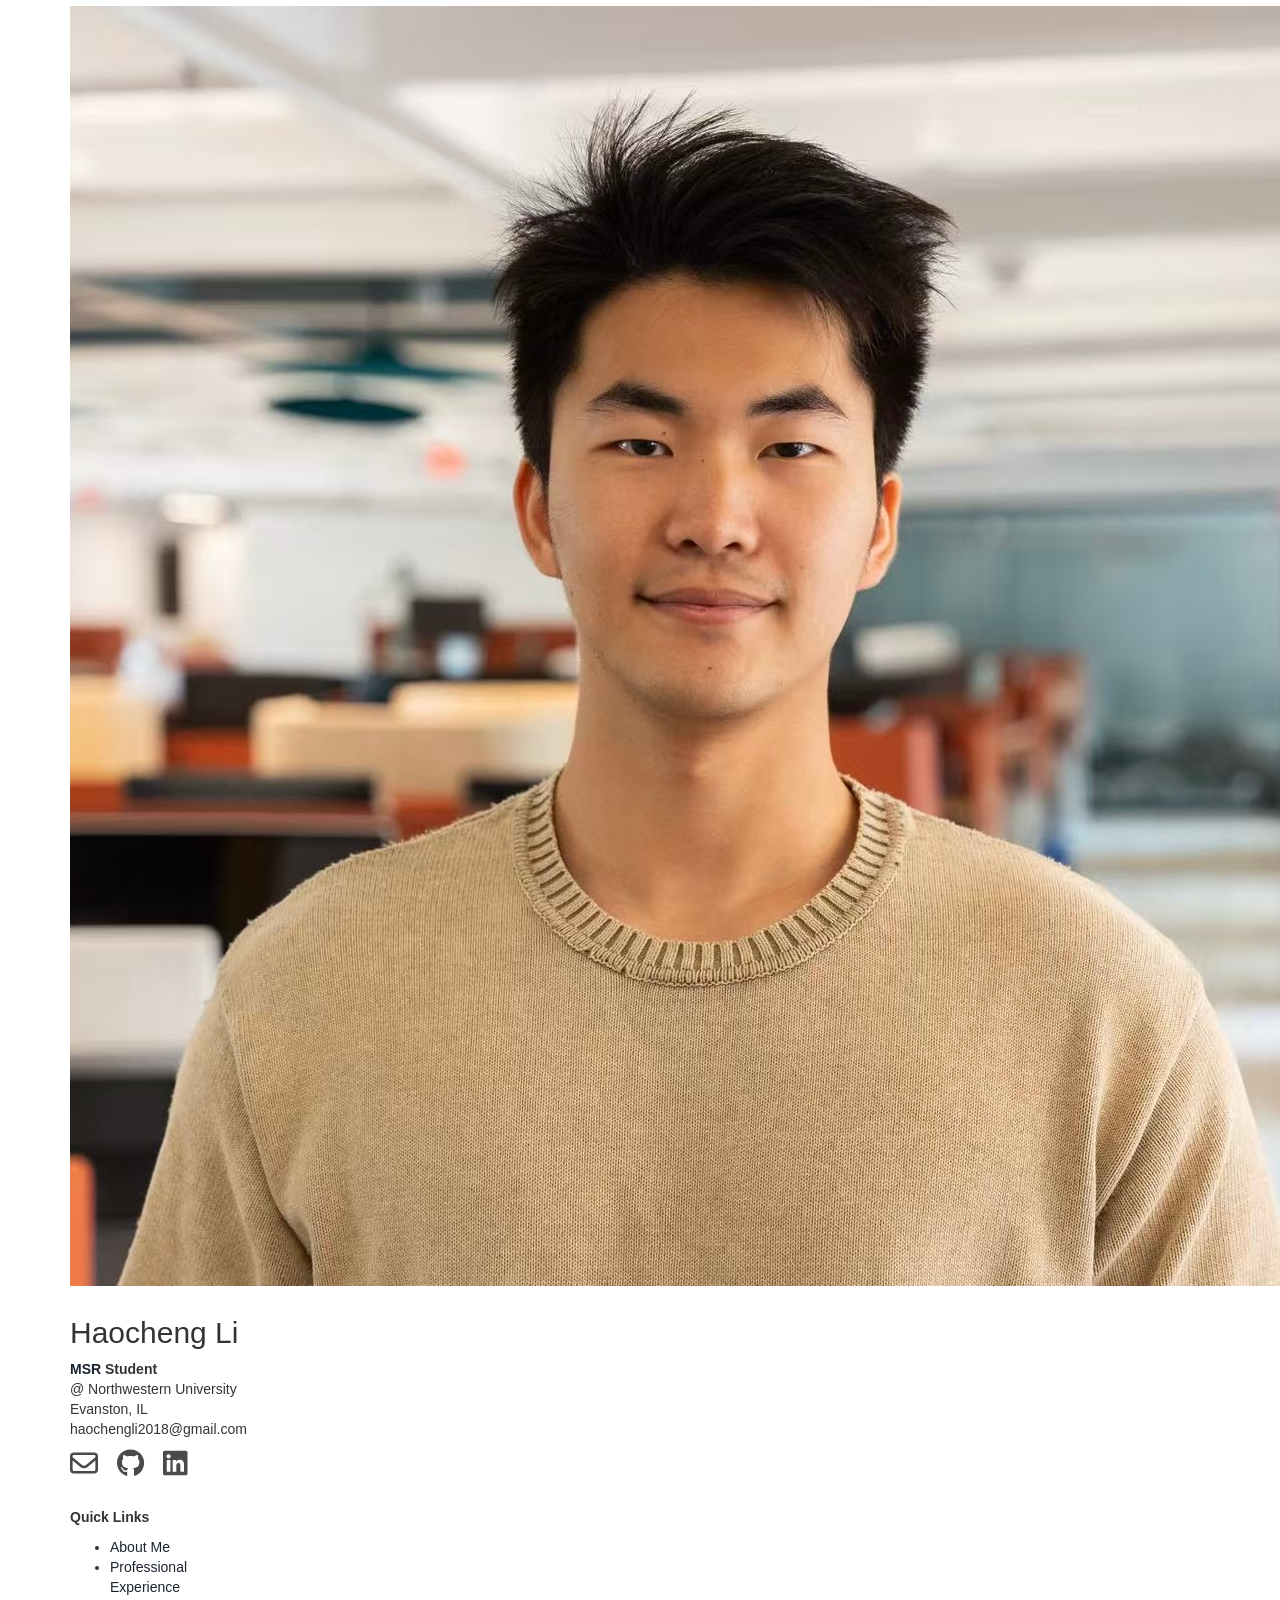
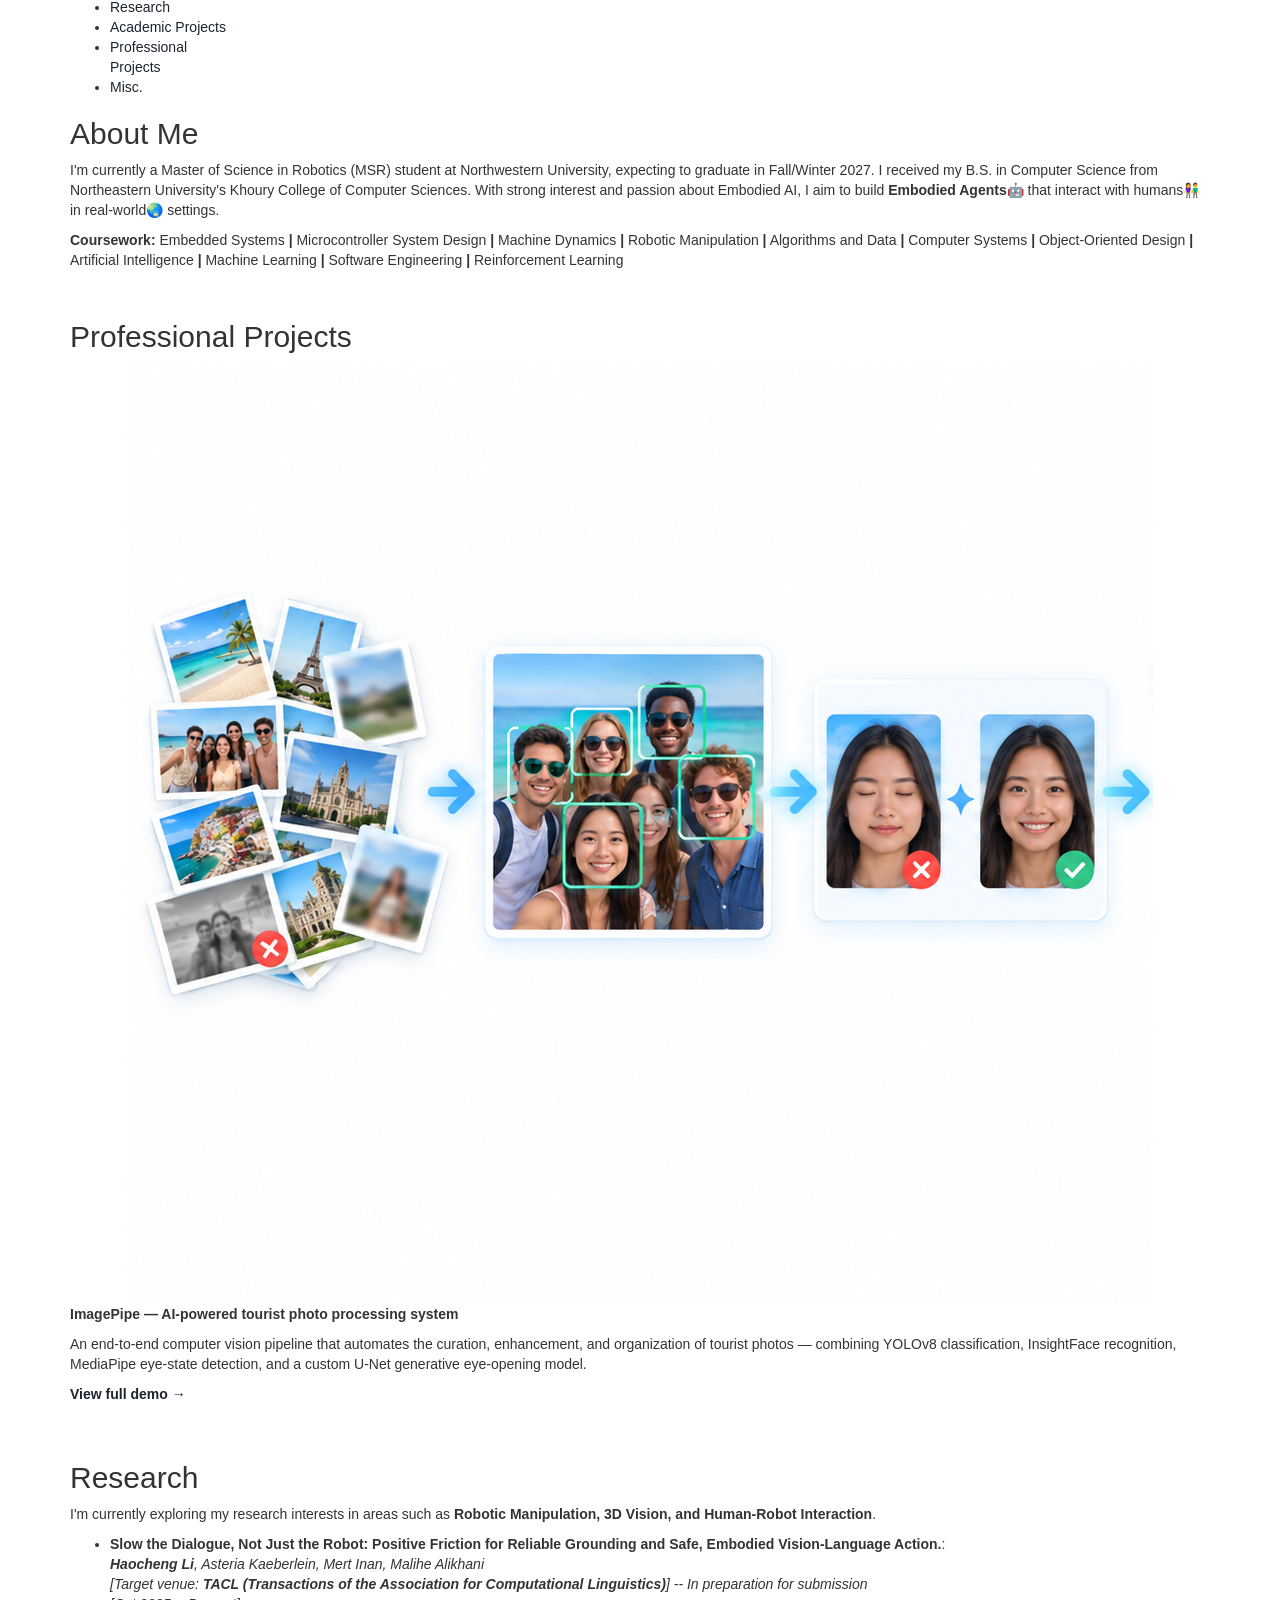
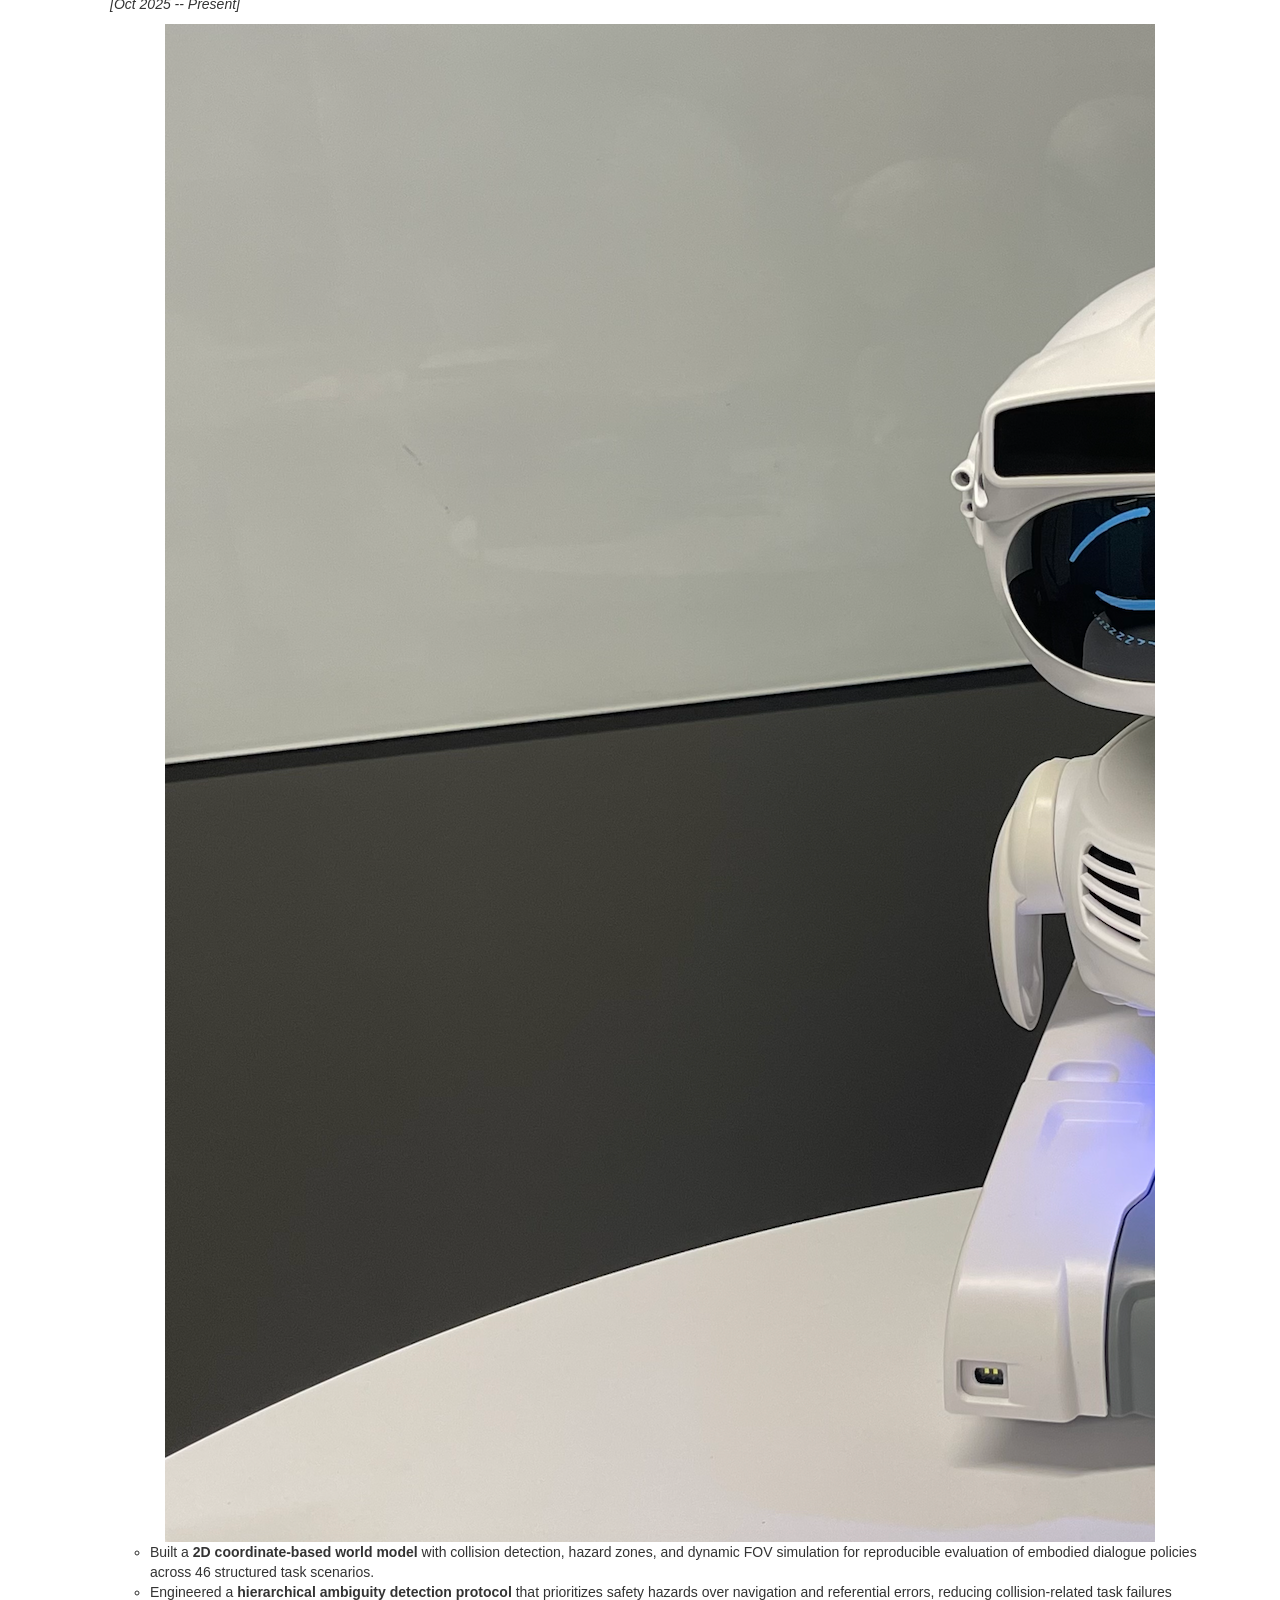
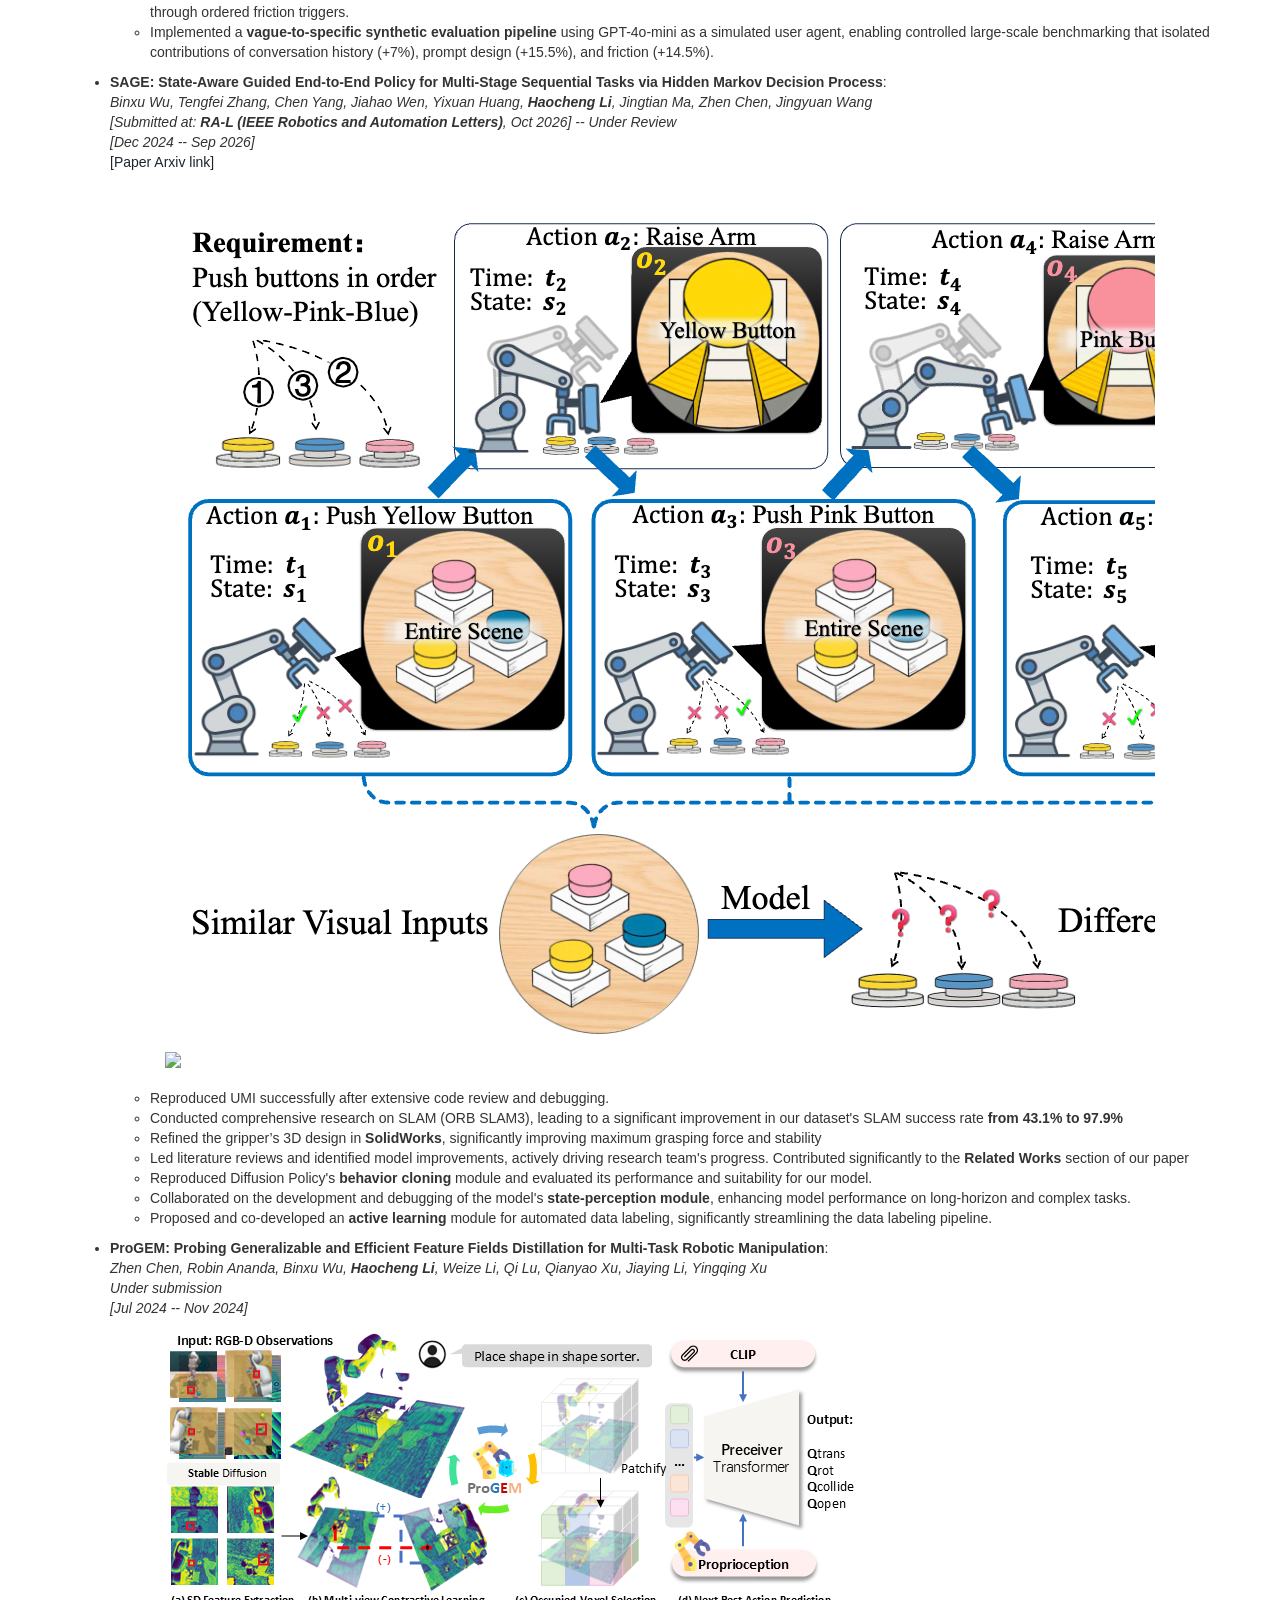
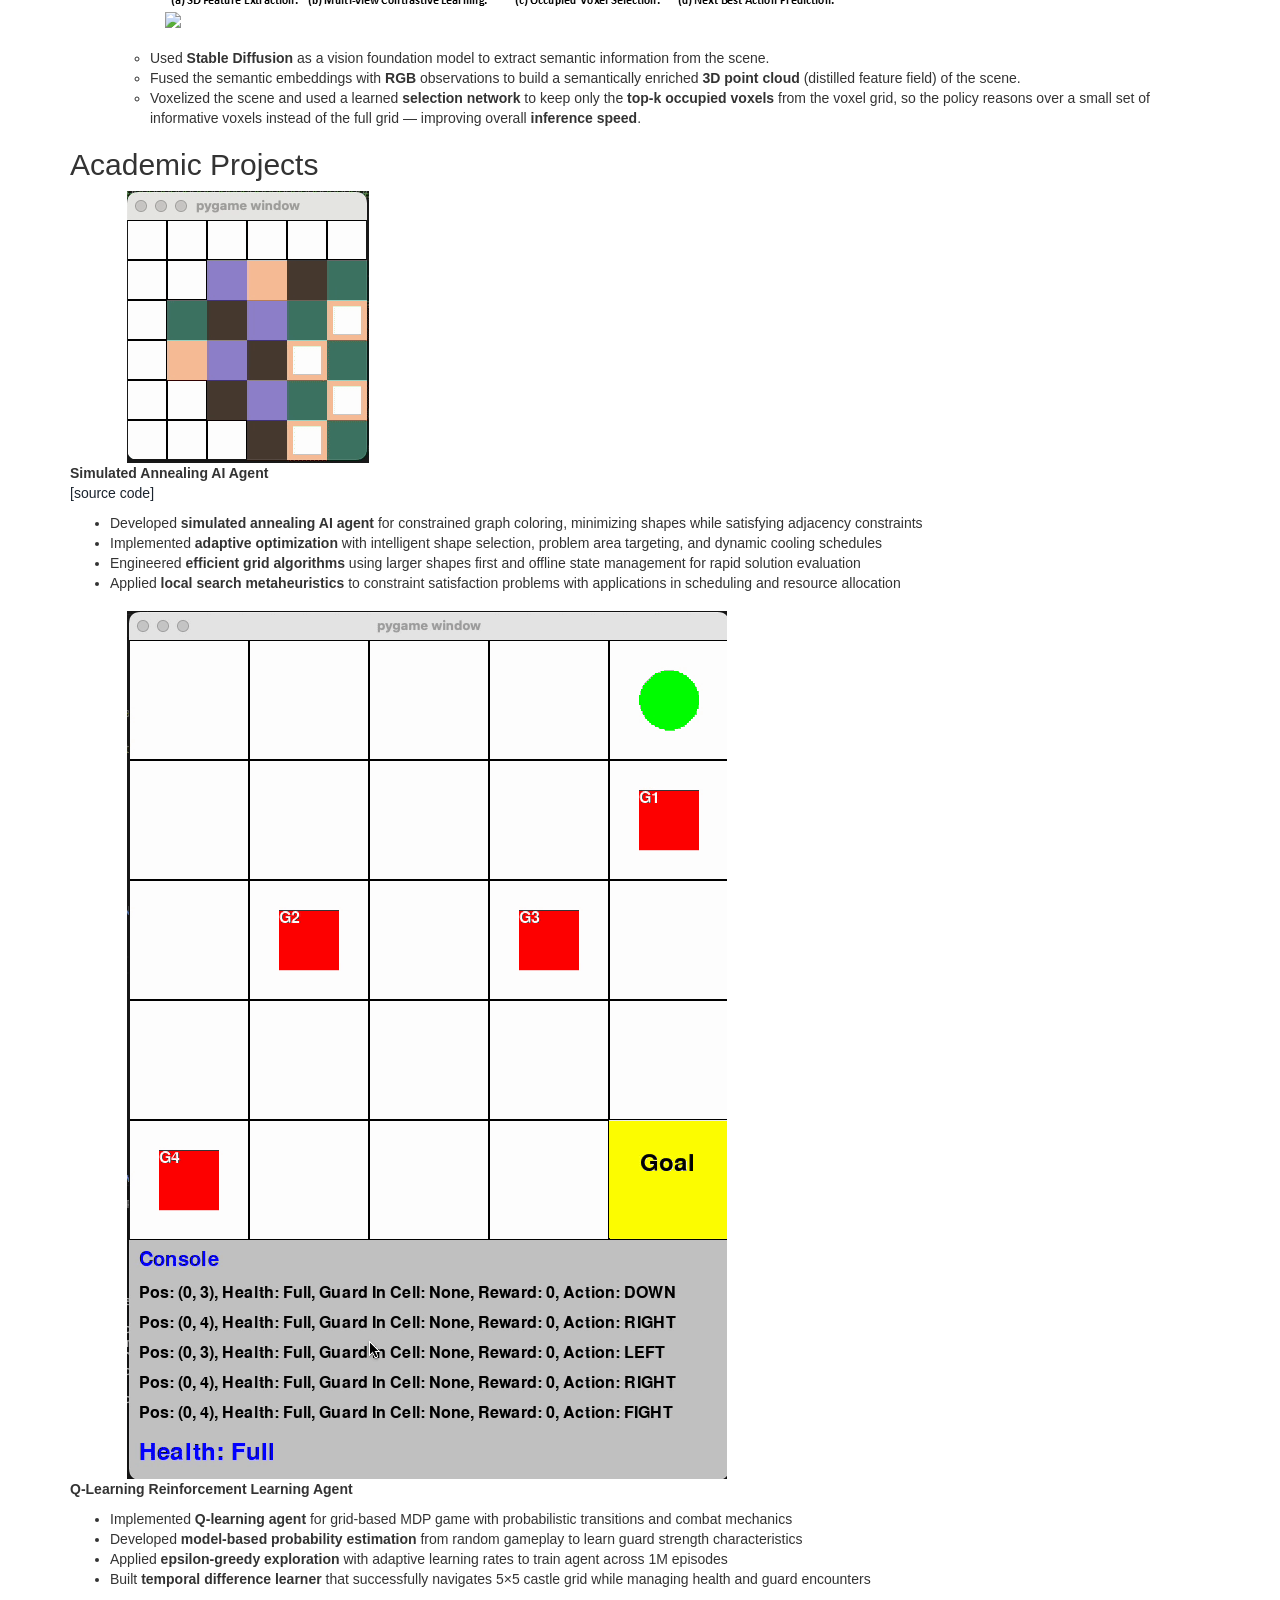
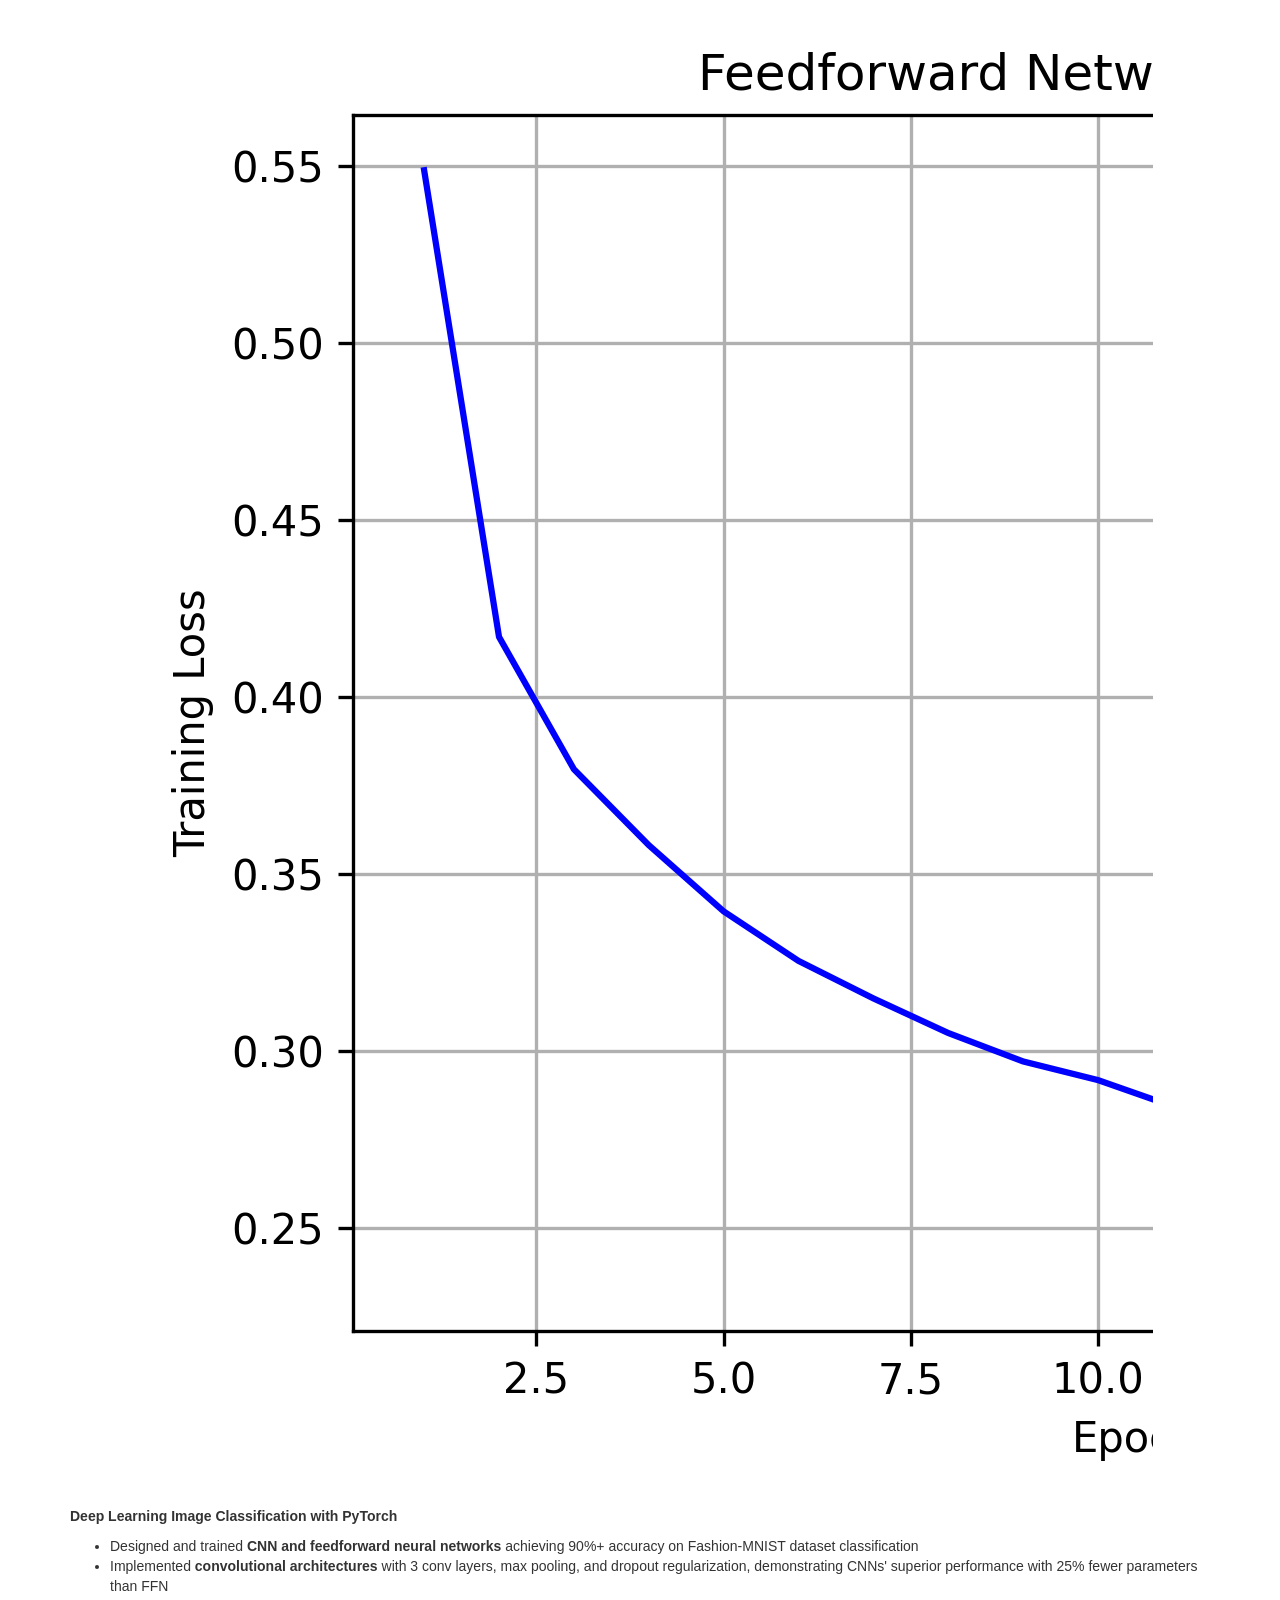
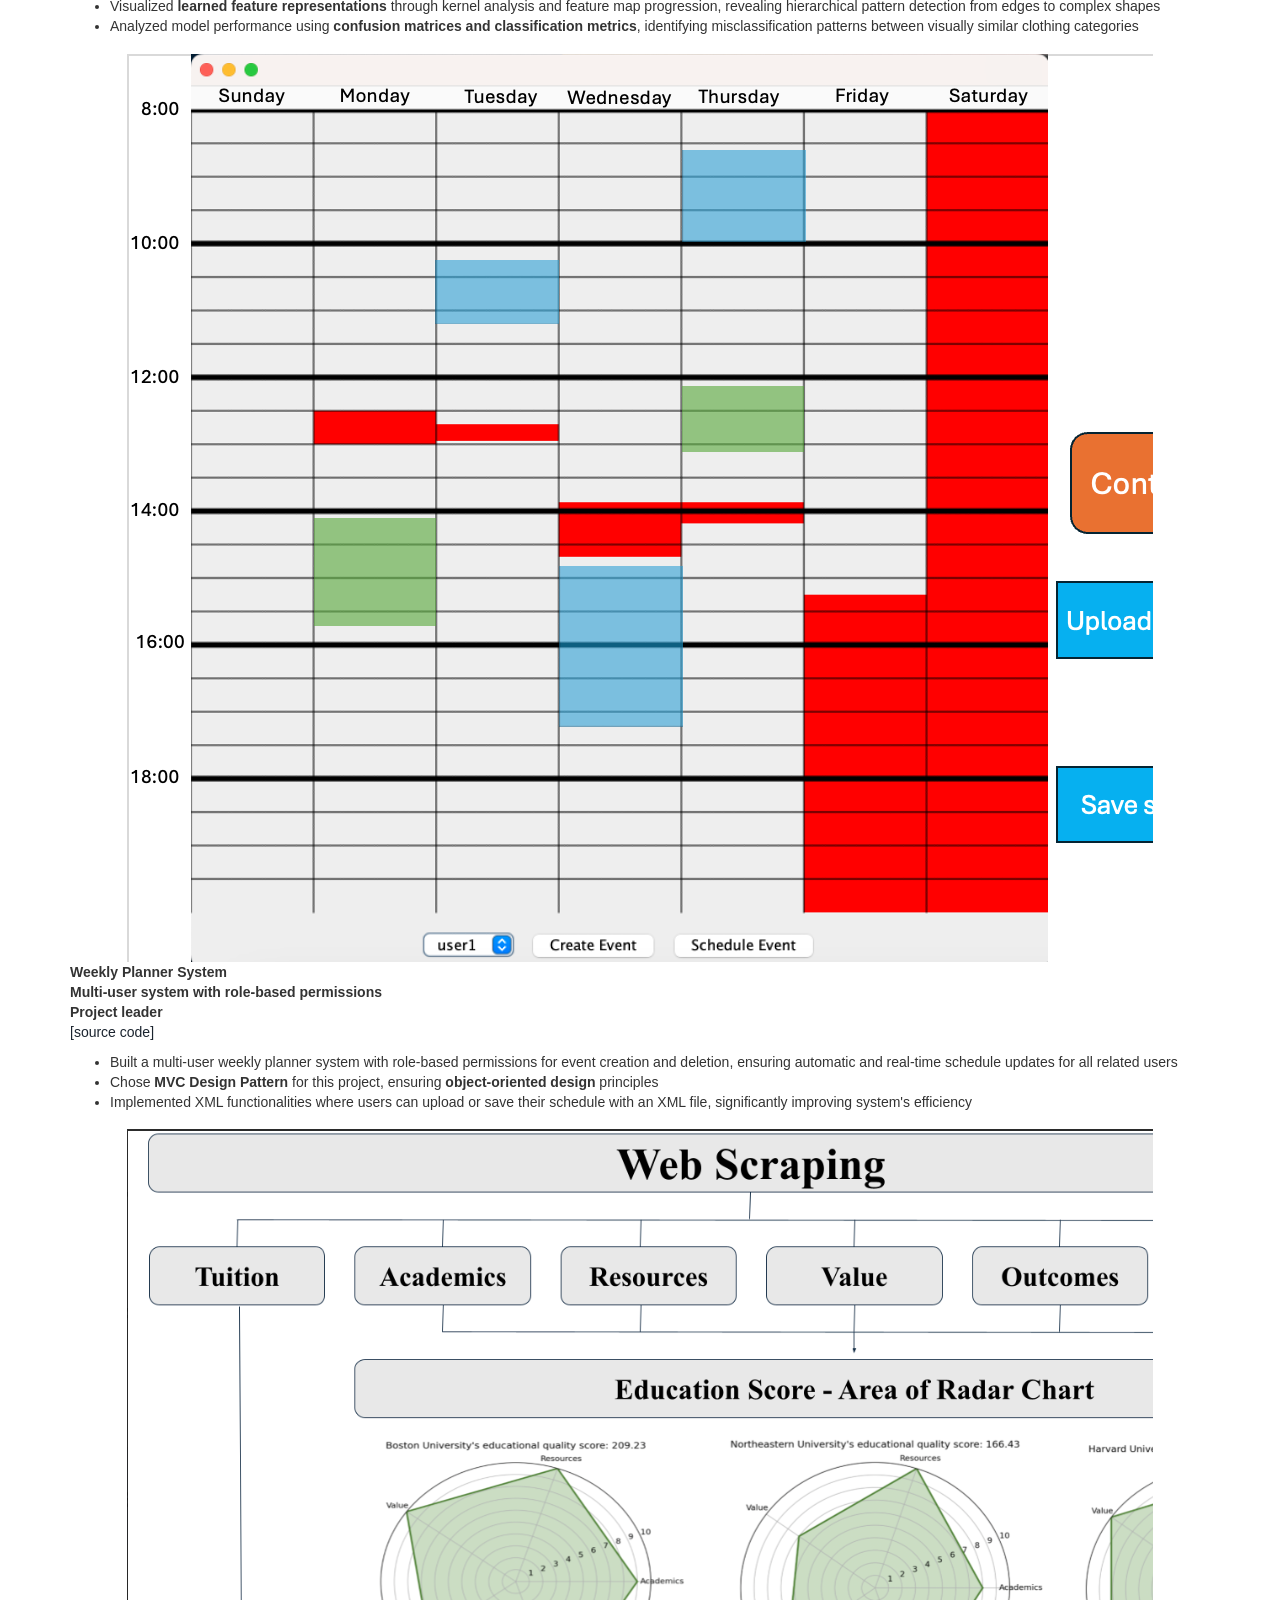
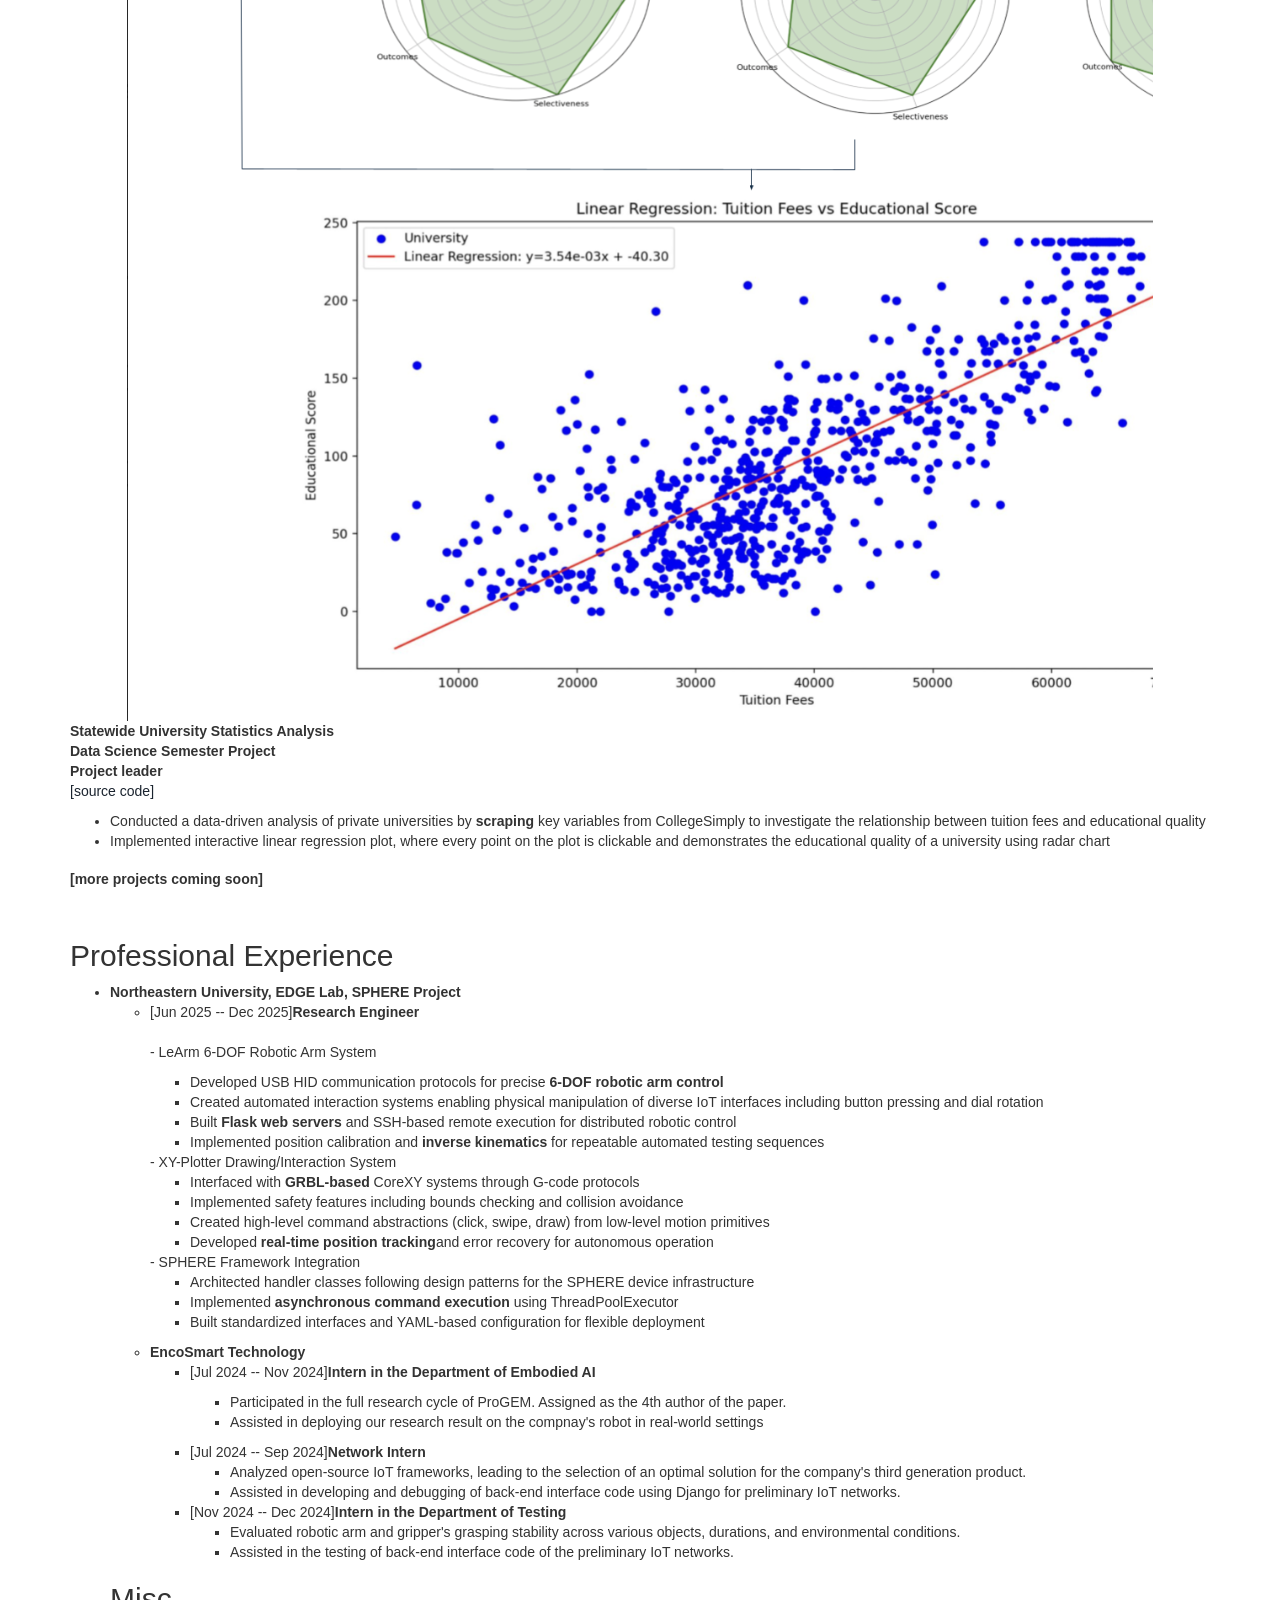
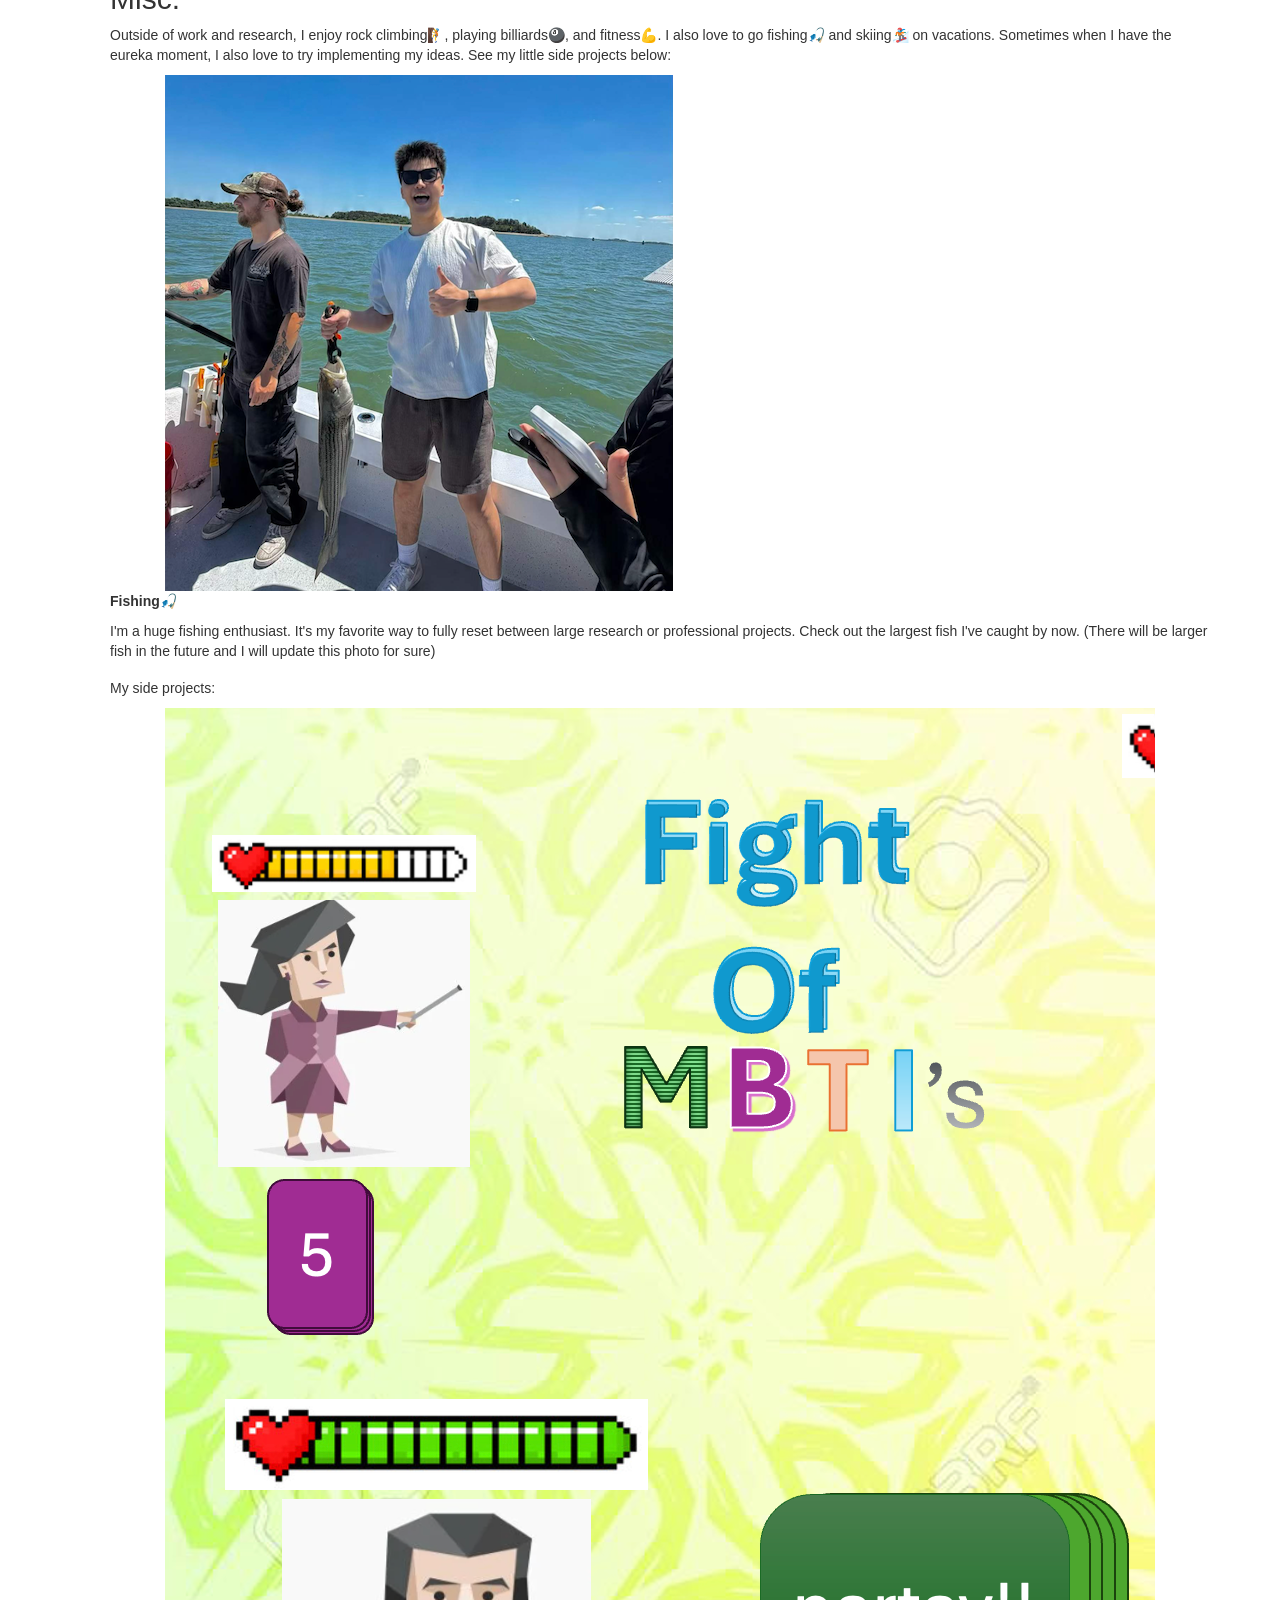
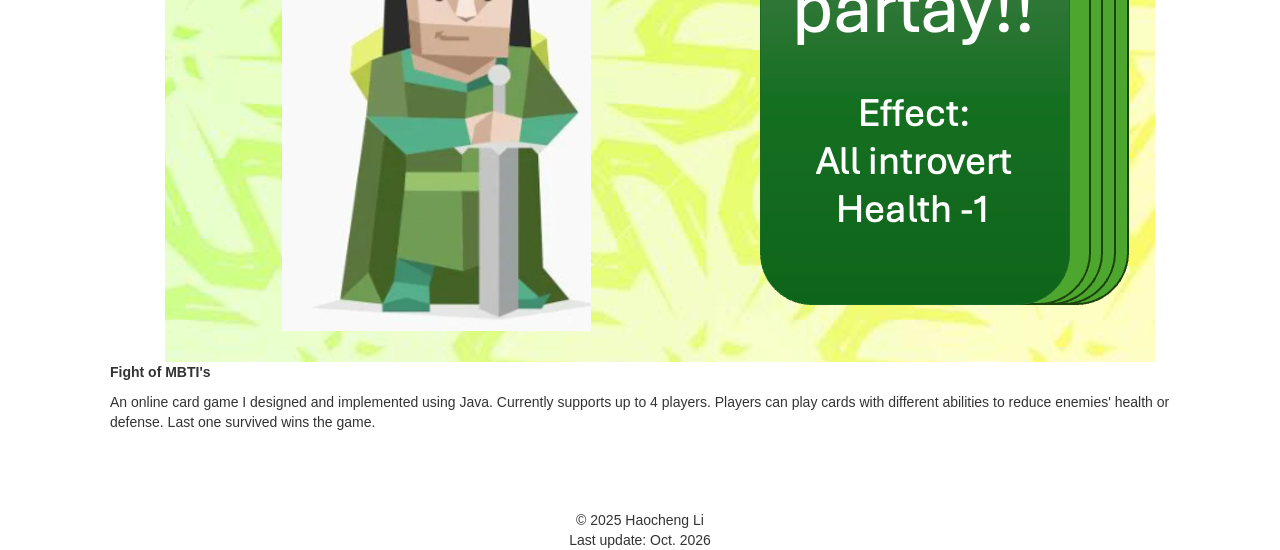
==== commit e71e90ad: "minor updates" ====
--- a/index.html
+++ b/index.html
@@ -74,7 +74,7 @@
             <div class="content">
               <h2 style="margin-top: 1em">Haocheng Li</h2>
               <p>
-                <b>MSR Student</b><br/> 
+                <b><a href="https://www.mccormick.northwestern.edu/robotics/" target="_blank">MSR</a> Student</b><br/> 
                 @ Northwestern University<br/>
                 Evanston, IL<br/> 
 		            haochengli2018@gmail.com
@@ -121,7 +121,7 @@
             <p>
               I'm currently a Master of Science in Robotics (MSR) student at Northwestern University, expecting to graduate in Fall/Winter 2027. I received my B.S. in Computer Science from Northeastern University's Khoury College of Computer Sciences. With strong interest and passion about Embodied AI, I aim to build <strong>Embodied Agents</strong>🤖 that interact with humans👫 in real-world🌏 settings.
               <br>
-              <p><strong>Coursework: </strong> Linear Algebra <strong>|</strong> Mathematics of Data Models <strong>|</strong> Algorithms and Data <strong>|</strong> Computer Systems <strong>|</strong> Object-Oriented Design <strong>|</strong> Artificial Intelligence <strong>|</strong> Machine Learning <strong>|</strong> Software Engineering <strong>|</strong> Reinforcement Learning</p>
+              <p><strong>Coursework: </strong> Embedded Systems <strong>|</strong> Microcontroller System Design <strong>|</strong> Machine Dynamics <strong>|</strong> Robotic Manipulation <strong>|</strong> Algorithms and Data <strong>|</strong> Computer Systems <strong>|</strong> Object-Oriented Design <strong>|</strong> Artificial Intelligence <strong>|</strong> Machine Learning <strong>|</strong> Software Engineering <strong>|</strong> Reinforcement Learning</p>
               
               <br>
               <!-- <b>If you are interested in purchasing ImagePipe, please contact me by my <a href="mailto:haochengli2018@gmail.com" target="_blank">email</a></b> -->
@@ -161,7 +161,7 @@
             </p>
             <ul>
               <li><strong>Slow the Dialogue, Not Just the Robot: Positive Friction for Reliable Grounding and Safe, Embodied Vision-Language Action.</strong>:<br>
-                  <i><b>First-author work</b></i><br>
+                  <i><b>Haocheng Li</b>, Asteria Kaeberlein, Mert Inan, Malihe Alikhani</i><br>
                   <i>[Target venue: <b>TACL (Transactions of the Association for Computational Linguistics)</b>] -- In preparation for submission</i><br>
                   <i>[Oct 2025 -- Present]</i><br>
                   <!-- <a href="https://arxiv.org/abs/2509.19853" target="_blank">[Paper Arxiv link]</a> -->
@@ -191,6 +191,7 @@
             </p>
             <ul>
               <li><strong>SAGE: State-Aware Guided End-to-End Policy for Multi-Stage Sequential Tasks via Hidden Markov Decision Process</strong>:<br>
+                <i>Binxu Wu, Tengfei Zhang, Chen Yang, Jiahao Wen, Yixuan Huang, <b>Haocheng Li</b>, Jingtian Ma, Zhen Chen, Jingyuan Wang</i><br>
                 <i>[Submitted at: <b>RA-L (IEEE Robotics and Automation Letters)</b>, Oct 2026] -- Under Review <br>
                   [Dec 2024 -- Sep 2026]</i><br>
                   <a href="https://arxiv.org/abs/2509.19853" target="_blank">[Paper Arxiv link]</a>
@@ -250,7 +251,6 @@
                         <li>Used <strong>Stable Diffusion</strong> as a vision foundation model to extract semantic information from the scene.</li>
                         <li>Fused the semantic embeddings with <strong>RGB</strong> observations to build a semantically enriched <strong>3D point cloud</strong> (distilled feature field) of the scene.</li>
                         <li>Voxelized the scene and used a learned <strong>selection network</strong> to keep only the <strong>top-k occupied voxels</strong> from the voxel grid, so the policy reasons over a small set of informative voxels instead of the full grid &mdash; improving overall <strong>inference speed</strong>.</li>
-                        <li>Participated in the full research cycle as 4th author, and helped deploy the method on the company's robot in real-world settings.</li>
                       </ul>
                     </div>
                   </div>
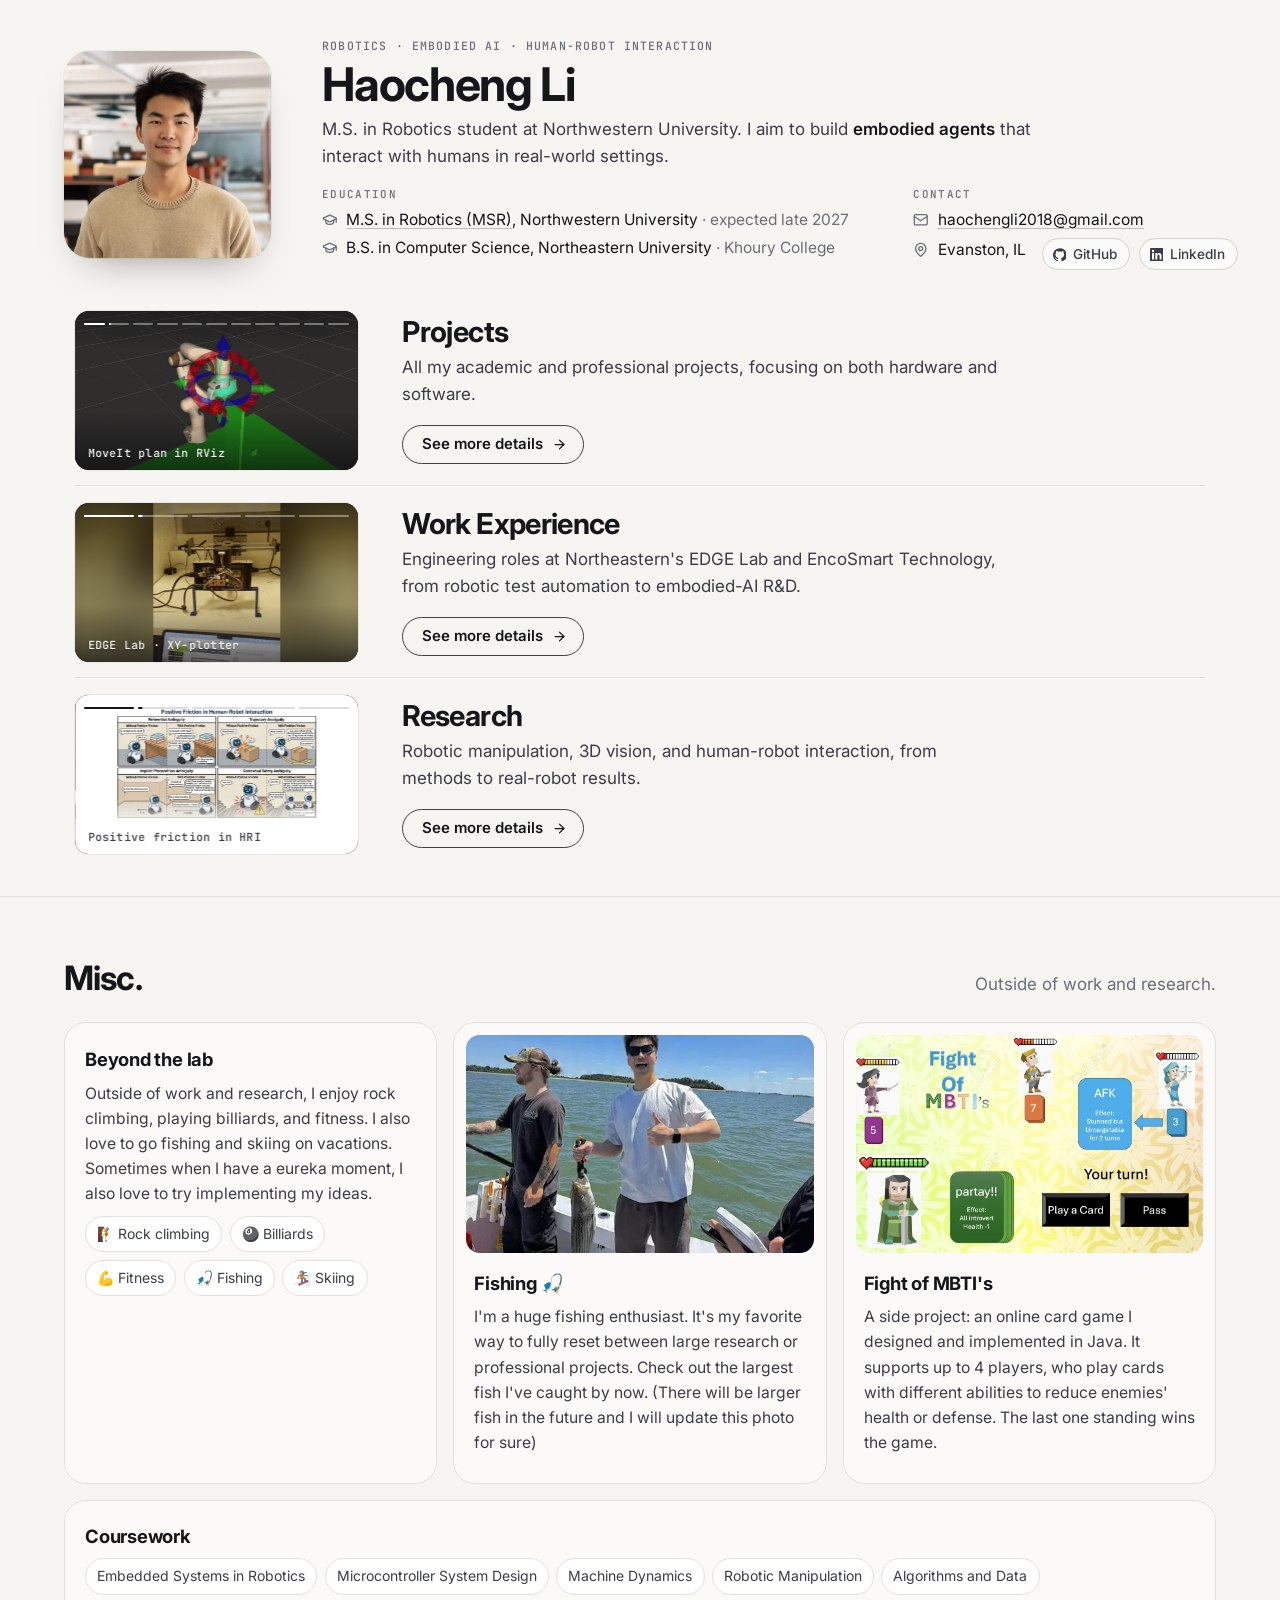
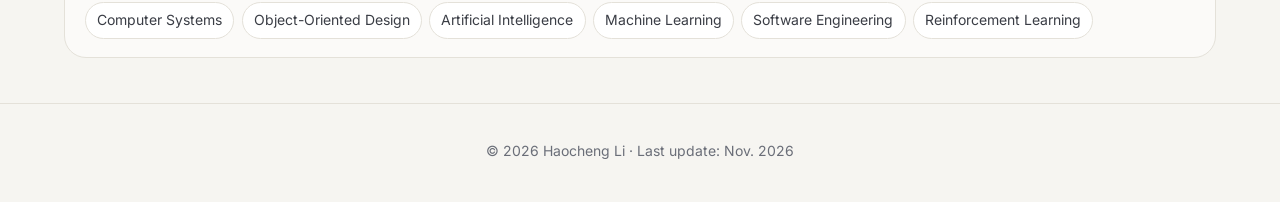
==== commit f0f611cd: "Redesign homepage and add ME495 and CE346 projects - New single-page layout: info header in the top " ====
--- a/index.html
+++ b/index.html
@@ -1,597 +1,753 @@
 <!DOCTYPE html>
-<html>
-
+<html lang="en">
 <head>
   <meta charset="utf-8">
-  <meta http-equiv="X-UA-Compatible" content="IE=edge">
   <meta name="viewport" content="width=device-width, initial-scale=1">
-  <title>Haocheng Li - Homepage</title>
-  <link href="css/bootstrap.css" rel='stylesheet' type='text/css' />
-  <link rel="shortcut icon" type="image/x-icon" href="images/icon.png">
-  <link href="https://fonts.googleapis.com/css?family=Open+Sans" rel="stylesheet">
-  <!-- Bulma Version 0.7.5-->
-  <link rel="stylesheet" href="https://unpkg.com/bulma@0.7.5/css/bulma.min.css" />
-  <link href='css/style.css?_t=20200916' rel='stylesheet' type='text/css'>
-  <script defer src="font-awesome/js/brands.min.js"></script>
-  <script defer src="font-awesome/js/regular.min.js"></script>
-  <script defer src="font-awesome/js/fontawesome.min.js"></script>
-    <style>
-      .red {
-        color: rgb(238, 76, 44);
-        font-style: normal;
-      }
-      .blue {
-        color: rgb(238, 76, 44);
-        font-style: normal;
-      }
-       
-      #intro {
-       margin-top: 0em !important;
-      }
-      
-      .content h3 {
-       margin-bottom: 1em!important;
-       margin-top: 2em!important;
-      }
-
-      .content figure {
-       width: 90%;
-       display: flex;
-       align-items: center;
-       overflow: hidden;
-       margin-left: auto!important;
-       margin-right: auto!important;
-      }
-      
-      .columns:not(:last-child) {
-       margin-bottom: 1.75rem!important;
-      }
-
-      #sidebar {
-        width: 75%;
-      }
-
-      @media screen and (min-width: 769px), print {
-        .column.is-2_5, .column.is-2-tablet {
-          flex: none;
-          width: 20%;
-        }
-      }
-</style>
-    <script src="https://code.jquery.com/jquery-3.1.1.min.js" crossorigin="anonymous"></script>
+  <title>Haocheng Li — Robotics &amp; Embodied AI</title>
+  <meta name="description" content="Haocheng Li is an M.S. in Robotics student at Northwestern University building embodied agents that interact with humans in real-world settings. Projects, work experience, and research.">
+  <meta name="theme-color" content="#f6f5f1">
+  <meta property="og:type" content="website">
+  <meta property="og:title" content="Haocheng Li — Robotics &amp; Embodied AI">
+  <meta property="og:description" content="M.S. in Robotics student at Northwestern University. Projects, work experience, and research in robotic manipulation, 3D vision, and human-robot interaction.">
+  <meta property="og:url" content="https://adamli111.github.io/">
+  <meta property="og:image" content="https://adamli111.github.io/images/misc/profile.jpg">
+  <link rel="icon" type="image/png" href="images/icon.png">
+  <link rel="preconnect" href="https://fonts.googleapis.com">
+  <link rel="preconnect" href="https://fonts.gstatic.com" crossorigin>
+  <link rel="stylesheet" href="https://fonts.googleapis.com/css2?family=Inter:opsz,wght@14..32,400..700&amp;family=JetBrains+Mono:wght@500&amp;display=swap">
+  <link rel="stylesheet" href="css/site.css?v=20261111">
+  <script>document.documentElement.classList.add('js');</script>
 </head>
 
-
-<body>
-  <section class="section">
-    <div class="container">
-      <div class="columns">
-        <div class="column is-2_5">
-          <div class="sticky">
-            <figure class="image" style="width: 11.6rem; margin-top: 6px;">
-              <img src="images/misc/profile.jpg">
-            </figure>
-            <div class="content">
-              <h2 style="margin-top: 1em">Haocheng Li</h2>
-              <p>
-                <b><a href="https://www.mccormick.northwestern.edu/robotics/" target="_blank">MSR</a> Student</b><br/> 
-                @ Northwestern University<br/>
-                Evanston, IL<br/> 
-		            haochengli2018@gmail.com
-              </p>
-            </div>
-            <!-- social networks -->
-            <div class="social">
-              <a href="mailto:haochengli2018@gmail.com" target="_blank">
-                <span class="fa-regular fa-envelope fa-2x" style="display:inline; text-decoration: none; color: #4a4a4a; "></span>
-              </a>
-              <a href="https://github.com/AdamLi111/" target="_blank">
-                <span class="fab fa-github fa-2x" style="display:inline; text-decoration: none; color: #4a4a4a; margin-left: 15px"></span>
-              </a>
-              <a href="https://www.linkedin.com/in/haocheng-li-aug27/" target="_blank">
-                <span class="fab fa-linkedin fa-2x" style="display:inline; text-decoration: none; color: #4a4a4a; margin-left: 15px"></span>
-              </a>
-            </div>
-
-
-            <div id="sidebar" class="menu sticky is-hidden-mobile">
-              <p class="menu-label"><b>Quick Links</b></p>
-              <ul class="menu-list">  
-                <li><a href="#Intro">About Me</a></li>
-                <li><a href="#Professional Experience">Professional Experience</a></li>
-                <li><a href="#Research">Research</a></li>
-                <li><a href="#Academic Projects">Academic Projects</a></li>
-                <!-- <li><a href="#Experiences">Experiences</a></li> -->
-                <li><a href="#Professional Projects">Professional Projects</a></li>
-                <!-- <li><a href="#Service">Service</a></li> -->
-                <li><a href="#Misc">Misc.</a></li>
+<body id="top">
+  <svg width="0" height="0" style="position:absolute" aria-hidden="true" focusable="false">
+    <symbol id="i-mail" viewBox="0 0 24 24"><rect width="20" height="16" x="2" y="4" rx="2"/><path d="m22 7-8.97 5.7a1.94 1.94 0 0 1-2.06 0L2 7"/></symbol>
+    <symbol id="i-pin" viewBox="0 0 24 24"><path d="M20 10c0 4.99-5.54 10.19-7.4 11.8a1 1 0 0 1-1.2 0C9.54 20.19 4 14.99 4 10a8 8 0 0 1 16 0"/><circle cx="12" cy="10" r="3"/></symbol>
+    <symbol id="i-cap" viewBox="0 0 24 24"><path d="M21.42 10.92a1 1 0 0 0-.02-1.84L12.83 5.18a2 2 0 0 0-1.66 0L2.6 9.08a1 1 0 0 0 0 1.83l8.57 3.91a2 2 0 0 0 1.66 0z"/><path d="M22 10v6"/><path d="M6 12.5V16a6 3 0 0 0 12 0v-3.5"/></symbol>
+    <symbol id="i-arrow-right" viewBox="0 0 24 24"><path d="M5 12h14"/><path d="m12 5 7 7-7 7"/></symbol>
+    <symbol id="i-arrow-left" viewBox="0 0 24 24"><path d="m12 19-7-7 7-7"/><path d="M19 12H5"/></symbol>
+    <symbol id="i-external" viewBox="0 0 24 24"><path d="M7 7h10v10"/><path d="M7 17 17 7"/></symbol>
+    <symbol id="i-github" viewBox="0 0 24 24"><path d="M12 .3a12 12 0 0 0-3.8 23.38c.6.12.83-.26.83-.57L9 21.07c-3.34.72-4.04-1.61-4.04-1.61-.55-1.39-1.34-1.76-1.34-1.76-1.08-.74.09-.73.09-.73 1.2.09 1.84 1.24 1.84 1.24 1.07 1.83 2.8 1.3 3.49 1 .1-.78.42-1.31.76-1.61-2.67-.3-5.47-1.33-5.47-5.93 0-1.31.47-2.38 1.24-3.22-.14-.3-.54-1.52.1-3.18 0 0 1-.32 3.3 1.23a11.5 11.5 0 0 1 6 0c2.28-1.55 3.29-1.23 3.29-1.23.64 1.66.24 2.88.12 3.18a4.65 4.65 0 0 1 1.23 3.22c0 4.61-2.8 5.63-5.48 5.92.42.36.81 1.1.81 2.22l-.01 3.29c0 .31.2.69.82.57A12 12 0 0 0 12 .3"/></symbol>
+    <symbol id="i-linkedin" viewBox="0 0 24 24"><path d="M20.45 20.45h-3.56v-5.57c0-1.33-.02-3.04-1.85-3.04-1.85 0-2.14 1.45-2.14 2.94v5.67H9.35V9h3.41v1.56h.05c.48-.9 1.64-1.85 3.37-1.85 3.6 0 4.27 2.37 4.27 5.46v6.28zM5.34 7.43a2.06 2.06 0 1 1 0-4.13 2.06 2.06 0 0 1 0 4.13zM7.12 20.45H3.56V9h3.56v11.45zM22.22 0H1.77C.79 0 0 .77 0 1.73v20.54C0 23.23.79 24 1.77 24h20.45c.98 0 1.78-.77 1.78-1.73V1.73C24 .77 23.2 0 22.22 0z"/></symbol>
+  </svg>
+
+  <a class="skip" href="#main">Skip to content</a>
+
+  <!-- ===================== Hero: top third ===================== -->
+  <header class="hero site-header">
+    <div class="wrap hero-grid">
+      <img class="portrait" src="images/misc/profile.webp" width="560" height="560" alt="Portrait of Haocheng Li" fetchpriority="high">
+      <div class="hero-info">
+        <p class="eyebrow">Robotics · Embodied AI · Human-Robot Interaction</p>
+        <h1>Haocheng Li</h1>
+        <p class="hero-lede">M.S. in Robotics student at Northwestern University. I aim to build <strong>embodied agents</strong> that interact with humans in real-world settings.</p>
+        <div class="hero-facts">
+          <div>
+            <p class="fact-label">Education</p>
+            <ul class="facts">
+              <li><svg class="i" aria-hidden="true"><use href="#i-cap"/></svg><span><a href="https://www.mccormick.northwestern.edu/robotics/" target="_blank" rel="noopener">M.S. in Robotics (MSR)</a>, Northwestern University <span class="muted">· expected late 2027</span></span></li>
+              <li><svg class="i" aria-hidden="true"><use href="#i-cap"/></svg><span>B.S. in Computer Science, Northeastern University <span class="muted">· Khoury College</span></span></li>
+            </ul>
+          </div>
+          <div>
+            <p class="fact-label">Contact</p>
+            <ul class="facts">
+              <li><svg class="i" aria-hidden="true"><use href="#i-mail"/></svg><a href="mailto:haochengli2018@gmail.com">haochengli2018@gmail.com</a></li>
+              <li class="socials">
+                <span class="loc"><svg class="i" aria-hidden="true"><use href="#i-pin"/></svg>Evanston, IL</span>
+                <a class="social" href="https://github.com/AdamLi111/" target="_blank" rel="noopener"><svg class="i i--fill" aria-hidden="true"><use href="#i-github"/></svg>GitHub</a>
+                <a class="social" href="https://www.linkedin.com/in/haocheng-li-aug27/" target="_blank" rel="noopener"><svg class="i i--fill" aria-hidden="true"><use href="#i-linkedin"/></svg>LinkedIn</a>
+              </li>
+            </ul>
+          </div>
+        </div>
+      </div>
+    </div>
+  </header>
+
+  <main id="main">
+    <!-- ===================== Hub: lower two thirds ===================== -->
+    <section class="hub wrap" aria-label="Explore">
+
+      <!-- Projects -->
+      <article class="hub-card" data-sheet="projects">
+        <div class="reel" data-reel role="region" aria-label="Project demos">
+          <div class="reel-track">
+            <figure class="slide slide--fit" data-target="p-franka">
+              <img class="slide-bg" src="images/projects/franka_real-poster.webp" alt="" aria-hidden="true" decoding="async">
+              <img class="slide-img" src="images/projects/franka_real-poster.webp" data-gif="images/projects/franka_real.gif" width="540" height="676" alt="Real Franka arm carrying a block past an obstacle" decoding="async">
+              <figcaption>Franka pick-and-place</figcaption>
+            </figure>
+            <figure class="slide" data-target="p-franka">
+              <img class="slide-img" src="images/projects/franka_rviz-poster.webp" data-gif="images/projects/franka_rviz.gif" width="760" height="542" alt="MoveIt motion plan executing in RViz" loading="lazy" decoding="async">
+              <figcaption>MoveIt plan in RViz</figcaption>
+            </figure>
+            <figure class="slide slide--fit" data-target="p-brickbot">
+              <img class="slide-bg" src="images/projects/brickbot-poster.webp" alt="" aria-hidden="true" loading="lazy" decoding="async">
+              <img class="slide-img" src="images/projects/brickbot-poster.webp" data-gif="images/projects/brickbot.gif" width="456" height="588" alt="Unicycle robot catching a falling brick in RViz" loading="lazy" decoding="async">
+              <figcaption>Brickbot catching a brick</figcaption>
+            </figure>
+            <figure class="slide slide--fit" data-target="p-turtle">
+              <img class="slide-bg" src="images/projects/turtlesim-poster.webp" alt="" aria-hidden="true" loading="lazy" decoding="async">
+              <img class="slide-img" src="images/projects/turtlesim-poster.webp" data-gif="images/projects/turtlesim.gif" width="496" height="540" alt="TurtleSim turtle tracing a loop of waypoints" loading="lazy" decoding="async">
+              <figcaption>TurtleSim waypoint follower</figcaption>
+            </figure>
+            <figure class="slide slide--fit" data-target="p-ce346">
+              <img class="slide-img" src="images/projects/ce346_led-poster.webp" data-gif="images/projects/ce346_led.gif" width="640" height="400" alt="5x5 LED matrix spelling out text" loading="lazy" decoding="async">
+              <figcaption>CE346 LED-matrix firmware</figcaption>
+            </figure>
+            <figure class="slide slide--paper" data-target="p-imagepipe">
+              <img class="slide-img" src="images/projects/imagepipe.webp" width="1200" height="676" alt="ImagePipe photo-processing pipeline" loading="lazy" decoding="async">
+              <figcaption>ImagePipe</figcaption>
+            </figure>
+            <figure class="slide slide--fit" data-target="p-annealing">
+              <img class="slide-bg" src="images/projects/gridgame-poster.webp" alt="" aria-hidden="true" loading="lazy" decoding="async">
+              <img class="slide-img" src="images/projects/gridgame-poster.webp" data-gif="images/projects/gridgame.gif" width="242" height="272" alt="Simulated-annealing agent coloring a grid" loading="lazy" decoding="async">
+              <figcaption>Simulated-annealing agent</figcaption>
+            </figure>
+            <figure class="slide slide--fit" data-target="p-qlearning">
+              <img class="slide-bg" src="images/projects/escape_castle-poster.webp" alt="" aria-hidden="true" loading="lazy" decoding="async">
+              <img class="slide-img" src="images/projects/escape_castle-poster.webp" data-gif="images/projects/escape_castle.gif" width="600" height="868" alt="Q-learning agent escaping a castle grid" loading="lazy" decoding="async">
+              <figcaption>Q-learning agent</figcaption>
+            </figure>
+            <figure class="slide slide--paper" data-target="p-pytorch">
+              <img class="slide-img" src="images/projects/training_losses.webp" width="1200" height="500" alt="Training-loss curves for feedforward and convolutional networks" loading="lazy" decoding="async">
+              <figcaption>PyTorch image classifiers</figcaption>
+            </figure>
+            <figure class="slide slide--paper" data-target="p-planner">
+              <img class="slide-img" src="images/projects/plannersystem.webp" width="1200" height="482" alt="Weekly planner system interface and MVC architecture" loading="lazy" decoding="async">
+              <figcaption>Weekly planner system</figcaption>
+            </figure>
+            <figure class="slide slide--paper" data-target="p-stats">
+              <img class="slide-img" src="images/projects/tuition_project.webp" width="900" height="844" alt="University statistics radar charts and regression plot" loading="lazy" decoding="async">
+              <figcaption>University statistics analysis</figcaption>
+            </figure>
+          </div>
+        </div>
+        <div class="hub-text">
+          <h2>Projects</h2>
+          <p class="desc">All my academic and professional projects, focusing on both hardware and software.</p>
+          <a class="btn" href="#projects" data-open="projects">See more details<svg class="i" aria-hidden="true"><use href="#i-arrow-right"/></svg></a>
+        </div>
+      </article>
+
+      <!-- Work -->
+      <article class="hub-card" data-sheet="work">
+        <div class="reel" data-reel role="region" aria-label="Work demos">
+          <div class="reel-track">
+            <figure class="slide slide--fit" data-target="w-learm">
+              <img class="slide-bg" src="images/work/learm-poster.webp" alt="" aria-hidden="true" decoding="async">
+              <img class="slide-img" src="images/work/learm-poster.webp" data-gif="images/work/learm.gif" width="540" height="676" alt="6-DOF robotic arm pressing buttons on a smart speaker" decoding="async">
+              <figcaption>EDGE Lab · LeArm automation</figcaption>
+            </figure>
+            <figure class="slide slide--fit" data-target="w-plotter">
+              <img class="slide-bg" src="images/work/xy_plotter-poster.webp" alt="" aria-hidden="true" loading="lazy" decoding="async">
+              <img class="slide-img" src="images/work/xy_plotter-poster.webp" data-gif="images/work/xy_plotter.gif" width="540" height="676" alt="CoreXY plotter moving under G-code control" loading="lazy" decoding="async">
+              <figcaption>EDGE Lab · XY-plotter</figcaption>
+            </figure>
+            <figure class="slide slide--fit" data-target="w-sphere">
+              <img class="slide-bg" src="images/work/sphere_testbed-poster.webp" alt="" aria-hidden="true" loading="lazy" decoding="async">
+              <img class="slide-img" src="images/work/sphere_testbed-poster.webp" width="540" height="720" alt="SPHERE testbed cabinet with robot arm, smart speaker, camera and XY-plotter" loading="lazy" decoding="async">
+              <figcaption>EDGE Lab · SPHERE testbed</figcaption>
+            </figure>
+            <figure class="slide slide--fit" data-target="w-embodied">
+              <img class="slide-bg" src="images/work/progem_featurefield-poster.webp" alt="" aria-hidden="true" loading="lazy" decoding="async">
+              <img class="slide-img" src="images/work/progem_featurefield-poster.webp" data-gif="images/work/progem_featurefield.gif" width="600" height="600" alt="Point-cloud feature field of a robot workspace" loading="lazy" decoding="async">
+              <figcaption>EncoSmart · feature field</figcaption>
+            </figure>
+            <figure class="slide" data-target="w-embodied">
+              <img class="slide-img" src="images/work/sim_open_drawer-poster.webp" data-gif="images/work/sim_open_drawer.gif" width="760" height="426" alt="Simulated Franka arm opening a drawer" loading="lazy" decoding="async">
+              <figcaption>EncoSmart · open-drawer rollout</figcaption>
+            </figure>
+          </div>
+        </div>
+        <div class="hub-text">
+          <h2>Work Experience</h2>
+          <p class="desc">Engineering roles at Northeastern's EDGE Lab and EncoSmart Technology, from robotic test automation to embodied-AI R&amp;D.</p>
+          <a class="btn" href="#work" data-open="work">See more details<svg class="i" aria-hidden="true"><use href="#i-arrow-right"/></svg></a>
+        </div>
+      </article>
+
+      <!-- Research -->
+      <article class="hub-card" data-sheet="research">
+        <div class="reel" data-reel role="region" aria-label="Research figures and demos">
+          <div class="reel-track">
+            <figure class="slide" data-target="r-sage">
+              <img class="slide-img" src="images/research/sage-poster.webp" data-gif="images/research/sage.gif" width="800" height="450" alt="UR robot arm with a wrist fisheye camera executing a multi-stage task" decoding="async">
+              <figcaption>SAGE · real-robot rollout</figcaption>
+            </figure>
+            <figure class="slide slide--paper" data-target="r-friction">
+              <img class="slide-img" src="images/research/misty.webp" width="1400" height="764" alt="Four ambiguity scenarios for positive friction in human-robot interaction" loading="lazy" decoding="async">
+              <figcaption>Positive friction in HRI</figcaption>
+            </figure>
+            <figure class="slide" data-target="r-progem">
+              <img class="slide-img" src="images/research/progem-poster.webp" data-gif="images/research/progem.gif" width="800" height="450" alt="Robot arm opening a drawer and placing objects" loading="lazy" decoding="async">
+              <figcaption>ProGEM · multi-task manipulation</figcaption>
+            </figure>
+            <figure class="slide slide--paper" data-target="r-sage">
+              <img class="slide-img" src="images/research/sage_pipeline.webp" width="1264" height="870" alt="SAGE state-aware policy framework" loading="lazy" decoding="async">
+              <figcaption>SAGE · framework</figcaption>
+            </figure>
+            <figure class="slide slide--paper" data-target="r-progem">
+              <img class="slide-img" src="images/research/progem_pipeline.webp" width="699" height="284" alt="ProGEM feature-field distillation pipeline" loading="lazy" decoding="async">
+              <figcaption>ProGEM · pipeline</figcaption>
+            </figure>
+          </div>
+        </div>
+        <div class="hub-text">
+          <h2>Research</h2>
+          <p class="desc">Robotic manipulation, 3D vision, and human-robot interaction, from methods to real-robot results.</p>
+          <a class="btn" href="#research" data-open="research">See more details<svg class="i" aria-hidden="true"><use href="#i-arrow-right"/></svg></a>
+        </div>
+      </article>
+    </section>
+
+    <!-- ===================== Misc ===================== -->
+    <section class="misc" id="misc" aria-labelledby="misc-title">
+      <div class="wrap">
+        <div class="section-head">
+          <h2 id="misc-title">Misc.</h2>
+          <p>Outside of work and research.</p>
+        </div>
+        <div class="misc-grid">
+          <article class="misc-card misc-card--text misc-card--about">
+            <div class="body">
+              <h3>Beyond the lab</h3>
+              <p>Outside of work and research, I enjoy rock climbing, playing billiards, and fitness. I also love to go fishing and skiing on vacations. Sometimes when I have a eureka moment, I also love to try implementing my ideas.</p>
+              <ul class="chips" aria-label="Hobbies">
+                <li>🧗 Rock climbing</li><li>🎱 Billiards</li><li>💪 Fitness</li><li>🎣 Fishing</li><li>🏂 Skiing</li>
               </ul>
             </div>
-          </div>
-
-
-
-        </div>
-        <div class="column right-panel">
-          <div class="content">
-
-
-            <!--About Me-->
-            <h2 id="Intro">About Me</h2>
-            <p>
-              I'm currently a Master of Science in Robotics (MSR) student at Northwestern University, expecting to graduate in Fall/Winter 2027. I received my B.S. in Computer Science from Northeastern University's Khoury College of Computer Sciences. With strong interest and passion about Embodied AI, I aim to build <strong>Embodied Agents</strong>🤖 that interact with humans👫 in real-world🌏 settings.
-              <br>
-              <p><strong>Coursework: </strong> Embedded Systems <strong>|</strong> Microcontroller System Design <strong>|</strong> Machine Dynamics <strong>|</strong> Robotic Manipulation <strong>|</strong> Algorithms and Data <strong>|</strong> Computer Systems <strong>|</strong> Object-Oriented Design <strong>|</strong> Artificial Intelligence <strong>|</strong> Machine Learning <strong>|</strong> Software Engineering <strong>|</strong> Reinforcement Learning</p>
-              
-              <br>
-              <!-- <b>If you are interested in purchasing ImagePipe, please contact me by my <a href="mailto:haochengli2018@gmail.com" target="_blank">email</a></b> -->
-            </p>
-
-
-            <h2 id="Professional Projects">Professional Projects</h2>
-            <article class="columns">
-              <div class="column is-3">
-                <figure class="image">
-                  <img src="images/publications/imagepipe.png">
-                </figure>
-              </div>
-              <div class="column">
-                <div class="content">
-                  <p>
-                    <b>ImagePipe &mdash; AI-powered tourist photo processing system</b><br>
-                  </p>
-                  <p>
-                    An end-to-end computer vision pipeline that automates the curation, enhancement, and organization of tourist photos &mdash; combining YOLOv8 classification, InsightFace recognition, MediaPipe eye-state detection, and a custom U-Net generative eye-opening model.
-                  </p>
-                  <p>
-                    <a href="imagepipe.html" class="button is-link is-outlined is-small"><strong>View full demo &rarr;</strong></a>
-                  </p>
-                </div>
-              </div>
-            </article>
-            
-            <br>
-
-            <!--Research-->
-            <h2 id="Research">Research</h2>
-            <p>
-               I'm currently exploring my research interests in areas such as <strong>Robotic Manipulation, 3D Vision, and Human-Robot Interaction</strong>. 
-              <br>
-               
-            </p>
-            <ul>
-              <li><strong>Slow the Dialogue, Not Just the Robot: Positive Friction for Reliable Grounding and Safe, Embodied Vision-Language Action.</strong>:<br>
-                  <i><b>Haocheng Li</b>, Asteria Kaeberlein, Mert Inan, Malihe Alikhani</i><br>
-                  <i>[Target venue: <b>TACL (Transactions of the Association for Computational Linguistics)</b>] -- In preparation for submission</i><br>
-                  <i>[Oct 2025 -- Present]</i><br>
-                  <!-- <a href="https://arxiv.org/abs/2509.19853" target="_blank">[Paper Arxiv link]</a> -->
-                </p>
-                <article class="columns">
-                  <div class="column is-7">
-                    <figure class="image">
-                      <img src="images/publications/misty.png">
-                    <br>
-                  </div>
-                  <div class="column">
-                    <div class="content">
-                      <ul>
-                        <li>Built a <strong>2D coordinate-based world model</strong> with collision detection, hazard zones, and dynamic FOV simulation for reproducible evaluation of embodied dialogue policies across 46 structured task scenarios.</li>
-                        <li>Engineered a <strong>hierarchical ambiguity detection protocol</strong> that prioritizes safety hazards over navigation and referential errors, reducing collision-related task failures through ordered friction triggers.</li>
-                        <li>Implemented a <strong>vague-to-specific synthetic evaluation pipeline</strong> using GPT-4o-mini as a simulated user agent, enabling controlled large-scale benchmarking that isolated contributions of conversation history (+7%), prompt design (+15.5%), and friction (+14.5%).</li>
-                      </ul>
-                        <b></b>
-                        <!-- <a href="https://arxiv.org/abs/" target="_blank">[Coming Soon]</a> -->
-                        <!-- <p>This is an ongoing survey paper with awesome list repo.</p> -->
-                      </p>
-                    </div>
-                  </div>
-                </article>
+          </article>
+          <article class="misc-card">
+            <div class="thumb"><img src="images/misc/fishing.webp" width="508" height="516" alt="Haocheng holding a striped bass on a boat" loading="lazy" decoding="async" style="object-position: 60% 40%"></div>
+            <div class="body">
+              <h3>Fishing 🎣</h3>
+              <p>I'm a huge fishing enthusiast. It's my favorite way to fully reset between large research or professional projects. Check out the largest fish I've caught by now. (There will be larger fish in the future and I will update this photo for sure)</p>
+            </div>
+          </article>
+          <article class="misc-card">
+            <div class="thumb"><img src="images/misc/mbti.webp" width="1200" height="716" alt="Fight of MBTI's card game screen" loading="lazy" decoding="async"></div>
+            <div class="body">
+              <h3>Fight of MBTI's</h3>
+              <p>A side project: an online card game I designed and implemented in Java. It supports up to 4 players, who play cards with different abilities to reduce enemies' health or defense. The last one standing wins the game.</p>
+            </div>
+          </article>
+          <article class="misc-card misc-card--text misc-card--wide">
+            <div class="body">
+              <h3>Coursework</h3>
+              <ul class="chips" aria-label="Coursework">
+                <li>Embedded Systems in Robotics</li><li>Microcontroller System Design</li><li>Machine Dynamics</li><li>Robotic Manipulation</li><li>Algorithms and Data</li><li>Computer Systems</li><li>Object-Oriented Design</li><li>Artificial Intelligence</li><li>Machine Learning</li><li>Software Engineering</li><li>Reinforcement Learning</li>
+              </ul>
+            </div>
+          </article>
+        </div>
+      </div>
+    </section>
+  </main>
+
+  <!-- =====================================================================
+       Detail sheets. They open in place (no page load); images are lazy.
+       ===================================================================== -->
+
+  <!-- ===================== Projects sheet ===================== -->
+  <section class="sheet" id="projects" aria-labelledby="projects-title">
+    <div class="sheet-scroll">
+      <div class="sheet-inner">
+        <div class="sheet-bar">
+          <a class="sheet-back" href="#top" data-close><svg class="i" aria-hidden="true"><use href="#i-arrow-left"/></svg>Home</a>
+          <nav class="sheet-tabs" aria-label="Sections">
+            <a href="#projects" data-switch="projects" aria-current="page">Projects</a>
+            <a href="#work" data-switch="work">Work Experience</a>
+            <a href="#research" data-switch="research">Research</a>
+          </nav>
+        </div>
+        <div class="wrap">
+          <header class="sheet-head">
+            <p class="eyebrow">Projects</p>
+            <h2 id="projects-title" tabindex="-1">Projects</h2>
+            <p class="lede">All my academic and professional projects, focusing on both hardware and software: bare-metal firmware, ROS&nbsp;2 robots, computer-vision products, and learning agents.</p>
+            <ul class="jump">
+              <li><a href="#g-robotics" data-jump="g-robotics">Robotics &amp; embedded systems</a></li>
+              <li><a href="#g-professional" data-jump="g-professional">Professional</a></li>
+              <li><a href="#g-ai" data-jump="g-ai">AI &amp; software</a></li>
             </ul>
-
-            </p>
-            <ul>
-              <li><strong>SAGE: State-Aware Guided End-to-End Policy for Multi-Stage Sequential Tasks via Hidden Markov Decision Process</strong>:<br>
-                <i>Binxu Wu, Tengfei Zhang, Chen Yang, Jiahao Wen, Yixuan Huang, <b>Haocheng Li</b>, Jingtian Ma, Zhen Chen, Jingyuan Wang</i><br>
-                <i>[Submitted at: <b>RA-L (IEEE Robotics and Automation Letters)</b>, Oct 2026] -- Under Review <br>
-                  [Dec 2024 -- Sep 2026]</i><br>
-                  <a href="https://arxiv.org/abs/2509.19853" target="_blank">[Paper Arxiv link]</a>
-                </p>
-                <article class="columns">
-                  <div class="column is-5">
-                    <figure class="image">
-                      <img src="images/publications/SAGE.png">
-                    </figure>
-		    <figure class="image">
-                      <img src="images/publications/SAGE.gif">
-                    </figure>
-                    <br>
-                  </div>
-                  <div class="column">
-                    <div class="content">
-                      <ul>
-                        <li>Reproduced UMI successfully after extensive code review and debugging.</li>
-                        <li>Conducted comprehensive research on SLAM (ORB SLAM3), leading to a significant improvement in our
-                          dataset's SLAM success rate <strong>from 43.1% to 97.9%</strong></li>
-                        <li>Refined the gripper’s 3D design in <strong>SolidWorks</strong>, significantly improving maximum grasping force and stability</li>
-                        <li>Led literature reviews and identified model improvements, actively driving research team's progress. Contributed significantly
-                          to the <strong>Related Works</strong> section of our paper
-                        </li>
-                        <li>Reproduced Diffusion Policy's <strong>behavior cloning</strong> module and evaluated its performance and suitability for our model. </li>
-                        <li>Collaborated on the development and debugging of the model's <strong>state-perception module</strong>, enhancing model performance on long-horizon and complex tasks.</li>
-                        <li>Proposed and co-developed an <strong>active learning</strong> module for automated data labeling, significantly streamlining the data labeling pipeline.</li>
-                      </ul>
-                        <b></b>
-                        <!-- <a href="https://arxiv.org/abs/" target="_blank">[Coming Soon]</a> -->
-                        <!-- <p>This is an ongoing survey paper with awesome list repo.</p> -->
-                      </p>
-                    </div>
-                  </div>
-                </article>
-            </ul>
-
-            <ul>
-              <li><strong>ProGEM: Probing Generalizable and Efficient Feature Fields Distillation for Multi-Task Robotic Manipulation</strong>:<br>
-                <i>Zhen Chen, Robin Ananda, Binxu Wu, <b>Haocheng Li</b>, Weize Li, Qi Lu, Qianyao Xu, Jiaying Li, Yingqing Xu</i><br>
-                <i>Under submission <br>
-                  [Jul 2024 -- Nov 2024]</i><br>
-                </p>
-                <article class="columns">
-                  <div class="column is-5">
-                    <figure class="image">
-                      <img src="images/publications/ProGEM_main.png">
-                    </figure>
-                    <figure class="image">
-                      <img src="images/publications/ProGEM.gif">
-                    </figure>
-                    <br>
-                  </div>
-                  <div class="column">
-                    <div class="content">
-                      <ul>
-                        <li>Used <strong>Stable Diffusion</strong> as a vision foundation model to extract semantic information from the scene.</li>
-                        <li>Fused the semantic embeddings with <strong>RGB</strong> observations to build a semantically enriched <strong>3D point cloud</strong> (distilled feature field) of the scene.</li>
-                        <li>Voxelized the scene and used a learned <strong>selection network</strong> to keep only the <strong>top-k occupied voxels</strong> from the voxel grid, so the policy reasons over a small set of informative voxels instead of the full grid &mdash; improving overall <strong>inference speed</strong>.</li>
-                      </ul>
-                    </div>
-                  </div>
-                </article>
-            </ul>
-
-            <!--Academic Projects-->
-
-            <h2 id="Academic Projects">
-              Academic Projects
-              <span style="font-size: 1rem;margin-left: 1rem;position: relative;bottom: .2rem;">
-              </span>
-            </h2>
-
-            <article class="columns">
-              <div class="column is-3">
-                <figure class="image">
-                  <img src="images/publications/gridgame.gif">
-                </figure>
-              </div>
-              <div class="column">
-                <div class="content">
-                  <p>
-                    <b>Simulated Annealing AI Agent</b><br>
-                    <a href="https://github.com/AdamLi111/Simulated_Annealing_Agent" target="_blank">[source code]</a>
-                  </p>
-                  <ul>
-                    <li>Developed <b>simulated annealing AI agent</b> for constrained graph coloring, minimizing shapes while satisfying adjacency constraints</li>
-                    <li>Implemented <b>adaptive optimization</b> with intelligent shape selection, problem area targeting, and dynamic cooling schedules</li>
-                    <li>Engineered <b>efficient grid algorithms</b> using larger shapes first and offline state management for rapid solution evaluation</li>
-                    <li>Applied <b>local search metaheuristics</b> to constraint satisfaction problems with applications in scheduling and resource allocation</li>
-                  </ul>
-                </div>
-              </div>
-            </article>
-
-            <article class="columns">
-              <div class="column is-3">
-                <figure class="image">
-                  <img src="images/publications/escape_castle.gif">
-                </figure>
-              </div>
-              <div class="column">
-                <div class="content">
-                  <p>
-                    <b>Q-Learning Reinforcement Learning Agent</b><br>
-                    <!-- <a href="https://github.com/haochenl/escape-the-castle-rl" target="_blank">[source code]</a><br> -->
-                  </p>
-                  <ul>
-                    <li>Implemented <b>Q-learning agent</b> for grid-based MDP game with probabilistic transitions and combat mechanics</li>
-                    <li>Developed <b>model-based probability estimation</b> from random gameplay to learn guard strength characteristics</li>
-                    <li>Applied <b>epsilon-greedy exploration</b> with adaptive learning rates to train agent across 1M episodes</li>
-                    <li>Built <b>temporal difference learner</b> that successfully navigates 5×5 castle grid while managing health and guard encounters</li>
-                  </ul>
-                </div>
-              </div>
-            </article>
-
-            <article class="columns">
-              <div class="column is-3">
-                <figure class="image">
-                  <img src="images/publications/training_losses.png">
-                </figure>
-              </div>
-              <div class="column">
-                <div class="content">
-                  <p>
-                    <b>Deep Learning Image Classification with PyTorch</b><br>
-                    <!-- <a href="https://github.com/haochenl/fashion-mnist-classifier" target="_blank">[source code]</a><br> -->
-                  </p>
-                  <ul>
-                    <li>Designed and trained <b>CNN and feedforward neural networks</b> achieving 90%+ accuracy on Fashion-MNIST dataset classification</li>
-                    <li>Implemented <b>convolutional architectures</b> with 3 conv layers, max pooling, and dropout regularization, demonstrating CNNs' superior performance with 25% fewer parameters than FFN</li>
-                    <li>Visualized <b>learned feature representations</b> through kernel analysis and feature map progression, revealing hierarchical pattern detection from edges to complex shapes</li>
-                    <li>Analyzed model performance using <b>confusion matrices and classification metrics</b>, identifying misclassification patterns between visually similar clothing categories</li>
-                  </ul>
-                </div>
-              </div>
-            </article>
-
-            <article class="columns">
-              <div class="column is-3">
-                <figure class="image">
-                  <img src="images/publications/plannersystem.png">
-                </figure>
-              </div>
-              <div class="column">
-                <div class="content">
-                  <p>
-                    <b>Weekly Planner System</b><br>
-                    <b>Multi-user system with role-based permissions</b><br>
-                    <strong>Project leader</strong><br>
-                    <a href="https://github.com/AdamLi111/OOD_hw" target="_blank">[source code]</a>
-                  </p>
-                  <ul>
-                    <li>Built a multi-user weekly planner system with role-based permissions for event creation and deletion, ensuring automatic and real-time schedule updates for all related users</li>
-                    <li>Chose <strong>MVC Design Pattern</strong> for this project, ensuring <strong>object-oriented design</strong> principles</li>
-                    <li>Implemented XML functionalities where users can upload or save their schedule with an XML file, significantly improving system's efficiency</li>
-                  </ul>
-                </div>
-              </div>
-            </article>
-
-            <article class="columns">
-              <div class="column is-3">
-                <figure class="image">
-                  <img src="images/publications/tuition_project.png">
-                </figure>
-              </div>
-              <div class="column">
-                <div class="content">
-                  <p>
-                    <b>Statewide University Statistics Analysis</b><br>
-                    <b>Data Science Semester Project</b><br>
-                    <strong>Project leader</strong><br>
-                    <a href="https://github.com/AdamLi111/statewide_university_stat_comparison" target="_blank">[source code]</a>
-                  </p>
-                  <ul>
-                    <li>Conducted a data-driven analysis of private universities by <strong>scraping</strong> key variables from CollegeSimply to investigate the relationship between tuition fees and educational quality</li>
-                    <li>Implemented interactive linear regression plot, where every point on the plot is clickable and demonstrates the educational quality of a university using radar chart</li>
-                  </ul>
-                </div>
-              </div>
-            </article>
-            
-            <article>
-              <div class="columns">
-                <p><strong>[more projects coming soon]</strong></p>
-              </div>
-            </article>
-		  
-            <br>
-
-
-            <!--Professional Experience-->
-            <h2 id="Professional Experience">Professional Experience</h2>
-            <ul>
-              <li><strong>Northeastern University, EDGE Lab, SPHERE Project</strong>
-                <ul>
-                  <li>[Jun 2025 -- Dec 2025]<strong>Research Engineer</strong><br>
-                    <br>
-                    <p>
-                      - LeArm 6-DOF Robotic Arm System
-                      <ul>
-                        <li>Developed USB HID communication protocols for precise <b>6-DOF robotic arm control</b></li>
-                        <li>Created automated interaction systems enabling physical manipulation of diverse IoT interfaces including button pressing and dial rotation</li>
-                        <li>Built <b>Flask web servers</b> and SSH-based remote execution for distributed robotic control</li>
-                        <li>Implemented position calibration and <b>inverse kinematics</b> for repeatable automated testing sequences</li>
-                      </ul>
-                      - XY-Plotter Drawing/Interaction System
-                      <ul>
-                        <li>Interfaced with <b>GRBL-based</b> CoreXY systems through G-code protocols</li>
-                        <li>Implemented safety features including bounds checking and collision avoidance</li>
-                        <li>Created high-level command abstractions (click, swipe, draw) from low-level motion primitives</li>
-                        <li>Developed <b>real-time position tracking</b>and error recovery for autonomous operation</li>
-                      </ul>
-                      - SPHERE Framework Integration
-                      <ul>
-                        <li>Architected handler classes following design patterns for the SPHERE device infrastructure</li>
-                        <li>Implemented <b>asynchronous command execution</b> using ThreadPoolExecutor</li>
-                        <li>Built standardized interfaces and YAML-based configuration for flexible deployment</li>
-                      </ul>
-                    </p>
-                  </li>
-                </ul>
-              </li>
-
-            <ul>
-              <li><strong>EncoSmart Technology</strong>
-                <ul>
-                <li>[Jul 2024 -- Nov 2024]<strong>Intern in the Department of Embodied AI</strong><br>
-                  <p>
-                    <ul>
-                      <li>
-                        Participated in the full research cycle of ProGEM. Assigned as the 4th author of the paper.
-                      </li>
-                      <li>Assisted in deploying our research result on the compnay's robot in real-world settings</li>
-                    </ul>
-                  </p>
-                <li>[Jul 2024 -- Sep 2024]<strong>Network Intern</strong><br>
-                  <ul>
-                    <li>Analyzed open-source IoT frameworks, leading to the selection of an optimal solution for the company's third generation product.</li>
-                    <li>Assisted in developing and debugging of back-end interface code using Django for preliminary IoT networks.</li>
-                  </ul>
-                  <li>[Nov 2024 -- Dec 2024]<strong>Intern in the Department of Testing</strong><br>
-                    <ul>
-                      <li>Evaluated robotic arm and gripper's grasping stability across various objects, durations, and environmental conditions.</li>
-                      <li>Assisted in the testing of back-end interface code of the preliminary IoT networks.</li>
-                    </ul>
-              </ul></li>
-            </ul>
-            
-            <!--Academic Service
-            <h2 id="Service">Service</h2>
-            <p>
-              I served / was delegated as Reviewer for NeurIPS’23, CVPR’24, IJCV, ICLR'25.
-            </p> -->
-
-            <!-- Misc. -->
-            <h2 id="Misc">Misc.</h2>
-            <p>
-              Outside of work and research, I enjoy rock climbing🧗, playing billiards🎱, and fitness💪. I also love to go fishing🎣 and skiing🏂 on vacations. Sometimes when I have the eureka moment, I also love to try implementing my ideas. See my little side projects below:
-            </p>
-
-            <article class="columns">
-              <div class="column is-3">
-                <figure class="image">
-                  <img src="images/misc/fishing.jpg">
-                </figure>
-              </div>
-              <div class="column">
-                <div class="content">
-                  <p>
-                    <b><strong>Fishing🎣</strong></b>
-                  </p>
-                  <p>
-                    I'm a huge fishing enthusiast. It's my favorite way to fully reset between large research or professional projects. Check out the largest fish I've caught by now. (There will be larger fish in the future and I will update this photo for sure)
-                  </p>
-                </div>
-              </div>
-            </article>
-
-            <p>
-              My side projects:
-              <article class="columns">
-                <div class="column is-3">
-                  <figure class="image">
-                    <img src="images/misc/MBTI.png">
-                  </figure>
-                </div>
-                <div class="column">
-                  <div class="content">
-                    <p>
-                      <b><strong>Fight of MBTI's</strong></b>
-                      <p>An online card game I designed and implemented using Java. Currently supports up to 4 players. Players can play cards with different abilities to reduce enemies' health or defense. Last one survived wins the game.
-                      </p>
-                    </p>
-                  </div>
-                </div>
-              </article>
-
-              <!-- <figure class="image">
-                <img src="images/misc/MBTI.png">
-              </figure> -->
-
-            </p>
-            <!-- To be add? -->
-
+          </header>
+
+          <div class="sheet-body">
+            <h3 class="group-title" id="g-robotics">Robotics &amp; embedded systems · Northwestern University</h3>
+
+            <article class="entry" id="p-franka">
+              <div class="entry-media">
+                <figure class="media media--portrait has-gif">
+                  <img src="images/projects/franka_real-poster.webp" data-gif="images/projects/franka_real.gif" width="368" height="460" alt="Real Franka arm grasping a block and carrying it past a book obstacle" loading="lazy" decoding="async">
+                  <figcaption>Pick-and-place on the real Franka in the lab (1.5× speed).</figcaption>
+                </figure>
+                <figure class="media has-gif">
+                  <img src="images/projects/franka_rviz-poster.webp" data-gif="images/projects/franka_rviz.gif" width="560" height="400" alt="RViz view of the planned and executed Franka trajectory" loading="lazy" decoding="async">
+                  <figcaption>The same task with mock hardware, visualized in RViz (2× speed).</figcaption>
+                </figure>
+              </div>
+              <div class="entry-body">
+                <p class="entry-meta">ME495 Embedded Systems in Robotics · Homework 3 · Nov 2026 · Team of 4</p>
+                <h3>Franka Pick-and-Place with MoveIt&nbsp;2</h3>
+                <ul class="points">
+                  <li>Built <code>franka_package</code>, a Python library that wraps MoveIt's <b>move_group</b> ROS&nbsp;2 interfaces for the Franka arm: motion planning, the planning scene, robot state (FK/IK), and the gripper.</li>
+                  <li>Co-developed the <b>MotionPlanner</b> module: reworked it to talk to <code>move_group</code> directly instead of MoveItPy, and implemented planning to joint configurations, end-effector poses, <b>Cartesian paths</b>, and named SRDF configurations, plus trajectory execution.</li>
+                  <li>A <code>pick_node</code> exposes a <code>/pick</code> service that loads the table, object, and obstacle into the planning scene, then grasps the object, attaches it to the hand, carries it past the obstacle, and releases it.</li>
+                  <li>Ran the task both in simulation (mock hardware) and on the <b>real robot</b>, and wrote an integration test that moves the arm from pose A to pose B.</li>
+                </ul>
+                <ul class="tags"><li>ROS 2</li><li>MoveIt 2</li><li>Python</li><li>Franka Emika</li><li>pytest</li></ul>
+              </div>
+            </article>
+
+            <article class="entry" id="p-brickbot">
+              <div class="entry-media">
+                <figure class="media media--portrait has-gif">
+                  <img src="images/projects/brickbot-poster.webp" data-gif="images/projects/brickbot.gif" width="456" height="588" alt="Unicycle robot driving under a falling brick and catching it on its platform" loading="lazy" decoding="async">
+                  <figcaption>Catching a brick dropped within range.</figcaption>
+                </figure>
+                <div class="media-row">
+                  <figure class="media">
+                    <img src="images/projects/brickbot_unreachable.webp" width="441" height="478" alt="RViz showing an Unreachable marker above a brick" loading="lazy" decoding="async">
+                    <figcaption>Out of reach: the catcher flags it.</figcaption>
+                  </figure>
+                  <figure class="media">
+                    <img src="images/projects/brickbot_big_robot.webp" width="518" height="588" alt="Larger robot model loaded from a YAML config" loading="lazy" decoding="async">
+                    <figcaption>Robot size set from YAML.</figcaption>
+                  </figure>
+                </div>
+              </div>
+              <div class="entry-body">
+                <p class="entry-meta">ME495 Embedded Systems in Robotics · Homework 2 · Oct 2026</p>
+                <h3>Brickbot: A Unicycle Robot That Catches Falling Bricks</h3>
+                <ul class="points">
+                  <li>Built a ROS&nbsp;2 simulation of a single-wheel robot with a tilting platform, modeled in <b>URDF/xacro</b> and visualized in <b>RViz</b>.</li>
+                  <li>Wrote a <code>simulation</code> node that acts as fake hardware: it integrates the robot and brick physics (free fall and frictionless sliding), publishes joint states and markers, broadcasts <b>TF</b> frames, and offers <code>place</code> and <code>drop</code> services.</li>
+                  <li>Implemented a <code>control</code> node that computes <b>wheel odometry</b> from joint states and drives to a <code>goal_pose</code>, slowing down as it approaches.</li>
+                  <li>The <code>catcher</code> node compares the brick's <b>fall time</b> with the robot's predicted <b>drive time</b>. If the brick is reachable it drives underneath, catches it, and tilts the platform until the brick slides off; otherwise it marks the brick as unreachable.</li>
+                  <li>Kept the physics ROS-independent and covered it with <b>unit tests</b>; robot dimensions are configurable through YAML.</li>
+                </ul>
+                <ul class="tags"><li>ROS 2</li><li>rclpy</li><li>TF2</li><li>URDF / xacro</li><li>RViz</li><li>pytest</li></ul>
+              </div>
+            </article>
+
+            <article class="entry" id="p-turtle">
+              <div class="entry-media">
+                <div class="media-row">
+                  <figure class="media has-gif">
+                    <img src="images/projects/turtlesim-poster.webp" data-gif="images/projects/turtlesim.gif" width="440" height="478" alt="Turtle driving through red waypoint markers" loading="lazy" decoding="async">
+                    <figcaption>Following loaded waypoints (3× speed).</figcaption>
+                  </figure>
+                  <figure class="media has-gif">
+                    <img src="images/projects/turtlesim_bag-poster.webp" data-gif="images/projects/turtlesim_bag.gif" width="440" height="478" alt="Turtle replaying a recorded path from a bag file" loading="lazy" decoding="async">
+                    <figcaption>Replaying a recorded ros2 bag (3× speed).</figcaption>
+                  </figure>
+                </div>
+              </div>
+              <div class="entry-body">
+                <p class="entry-meta">ME495 Embedded Systems in Robotics · Homework 1 · Oct 2026</p>
+                <h3>TurtleSim Waypoint Follower</h3>
+                <ul class="points">
+                  <li>ROS&nbsp;2 package that drives a TurtleSim turtle around a loop of user-supplied waypoints with a <b>100&nbsp;Hz</b> feedback controller: turn toward the target, then drive with a speed proportional to the remaining distance.</li>
+                  <li>Defined custom interfaces: a <code>LoadWaypoints</code> service that resets the turtle, draws the waypoint markers, and returns the loop distance, and an <code>ErrorMetric</code> message published after every completed loop.</li>
+                  <li>Added a <code>toggle</code> service to start and stop the turtle, and a <code>corrupt</code> node that injects Gaussian noise into velocity commands to test robustness.</li>
+                  <li>Recorded and replayed runs with <b>ros2 bag</b>; one loop took <b>26.9&nbsp;s</b> and finished with a <b>−0.32&nbsp;m</b> distance error.</li>
+                </ul>
+                <ul class="tags"><li>ROS 2</li><li>Python</li><li>Custom msgs &amp; srvs</li><li>Launch files</li><li>ros2 bag</li></ul>
+              </div>
+            </article>
+
+            <article class="entry" id="p-ce346">
+              <div class="entry-media">
+                <figure class="media has-gif">
+                  <img src="images/projects/ce346_led-poster.webp" data-gif="images/projects/ce346_led.gif" width="640" height="400" alt="5x5 LED matrix showing an X, then spelling Hi CE346! and It works!" loading="lazy" decoding="async">
+                  <figcaption>LED-matrix driver output, rendered from the lab's own font table and 400&nbsp;ms / 100&nbsp;ms character timing.</figcaption>
+                </figure>
+                <figure class="media media--square">
+                  <img src="images/projects/ce346_rng_histogram.webp" width="640" height="480" alt="Histogram of 10,000 hardware random numbers in 16 bins against the uniform expectation" loading="lazy" decoding="async">
+                  <figcaption>10,000 hardware-RNG samples against the uniform expectation.</figcaption>
+                </figure>
+              </div>
+              <div class="entry-body">
+                <p class="entry-meta">CE346 Microcontroller System Design · Lab series · Sep – Nov 2026</p>
+                <h3>Bare-Metal Firmware on an ARM Cortex-M4</h3>
+                <p>A series of embedded C labs on the Nordic <b>nRF52833</b> (micro:bit v2), building each driver directly on the hardware registers.</p>
+                <ul class="points">
+                  <li><b>Memory-mapped I/O &amp; interrupts:</b> mapped the GPIO and RNG peripheral registers onto C structs to write drivers from scratch, configured GPIOTE and software interrupts with NVIC priorities to demonstrate preemption, and validated the hardware RNG with a 10,000-sample histogram.</li>
+                  <li><b>Virtual timers:</b> multiplexed one 32-bit hardware timer into any number of one-shot and repeating timers using a sorted linked list and compare-channel scheduling, with interrupt-safe critical sections and handling for stale or missed compare events. Built a real-time clock on top.</li>
+                  <li><b>LED matrix:</b> row-scanned the 5×5 matrix at about 1&nbsp;kHz with app timers, rendered ASCII text from a 5×5 font, and built Snake with a ring-buffer body.</li>
+                  <li><b>Analog sensing &amp; capacitive touch:</b> read an NTC thermistor and a photoresistor through the 12-bit SAADC, drove an RGB LED from sensor thresholds, and detected touches by timing an RC rise with GPIOTE and a 1&nbsp;MHz timer capture.</li>
+                  <li><b>Audio &amp; I²C:</b> generated tones with the PWM peripheral and read the LSM303AGR accelerometer and magnetometer over I²C with repeated-START register reads.</li>
+                </ul>
+                <ul class="tags"><li>Embedded C</li><li>nRF52833</li><li>ARM Cortex-M4</li><li>Interrupts</li><li>Timers</li><li>PWM</li><li>ADC</li><li>I²C</li></ul>
+              </div>
+            </article>
+
+            <h3 class="group-title" id="g-professional">Professional</h3>
+
+            <article class="entry" id="p-imagepipe">
+              <div class="entry-media">
+                <figure class="media">
+                  <img src="images/projects/imagepipe.webp" width="1200" height="676" alt="ImagePipe pipeline: photo set, face detection, eye-state correction, and per-person albums" loading="lazy" decoding="async">
+                </figure>
+              </div>
+              <div class="entry-body">
+                <p class="entry-meta">Professional project · Desktop application</p>
+                <h3>ImagePipe: AI-Powered Tourist Photo Processing</h3>
+                <p>An end-to-end computer vision pipeline that automates the curation, enhancement, and organization of tourist photos, combining YOLOv8 classification, InsightFace recognition, MediaPipe eye-state detection, and a custom U-Net generative eye-opening model.</p>
+                <ul class="tags"><li>PyTorch</li><li>YOLOv8</li><li>InsightFace</li><li>MediaPipe</li><li>U-Net</li><li>PyQt6</li></ul>
+                <div class="links"><a class="link-btn" href="imagepipe.html">View full demo<svg class="i" aria-hidden="true"><use href="#i-arrow-right"/></svg></a></div>
+              </div>
+            </article>
+
+            <h3 class="group-title" id="g-ai">AI &amp; software</h3>
+
+            <article class="entry" id="p-annealing">
+              <div class="entry-media">
+                <figure class="media media--portrait has-gif">
+                  <img src="images/projects/gridgame-poster.webp" data-gif="images/projects/gridgame.gif" width="242" height="272" alt="Agent placing shapes on a grid under adjacency constraints" loading="lazy" decoding="async">
+                </figure>
+              </div>
+              <div class="entry-body">
+                <h3>Simulated Annealing AI Agent</h3>
+                <ul class="points">
+                  <li>Developed a <b>simulated annealing AI agent</b> for constrained graph coloring, minimizing shapes while satisfying adjacency constraints.</li>
+                  <li>Implemented <b>adaptive optimization</b> with intelligent shape selection, problem-area targeting, and dynamic cooling schedules.</li>
+                  <li>Engineered <b>efficient grid algorithms</b> using larger shapes first and offline state management for rapid solution evaluation.</li>
+                  <li>Applied <b>local search metaheuristics</b> to constraint satisfaction problems with applications in scheduling and resource allocation.</li>
+                </ul>
+                <div class="links"><a class="link-btn" href="https://github.com/AdamLi111/Simulated_Annealing_Agent" target="_blank" rel="noopener">Source code<svg class="i" aria-hidden="true"><use href="#i-external"/></svg></a></div>
+              </div>
+            </article>
+
+            <article class="entry" id="p-qlearning">
+              <div class="entry-media">
+                <figure class="media media--portrait has-gif">
+                  <img src="images/projects/escape_castle-poster.webp" data-gif="images/projects/escape_castle.gif" width="600" height="868" alt="Agent navigating a 5x5 castle grid past guards" loading="lazy" decoding="async">
+                </figure>
+              </div>
+              <div class="entry-body">
+                <h3>Q-Learning Reinforcement Learning Agent</h3>
+                <ul class="points">
+                  <li>Implemented a <b>Q-learning agent</b> for a grid-based MDP game with probabilistic transitions and combat mechanics.</li>
+                  <li>Developed <b>model-based probability estimation</b> from random gameplay to learn guard strength characteristics.</li>
+                  <li>Applied <b>epsilon-greedy exploration</b> with adaptive learning rates to train the agent across 1M episodes.</li>
+                  <li>Built a <b>temporal-difference learner</b> that navigates the 5×5 castle grid while managing health and guard encounters.</li>
+                </ul>
+              </div>
+            </article>
+
+            <article class="entry" id="p-pytorch">
+              <div class="entry-media">
+                <figure class="media">
+                  <img src="images/projects/training_losses.webp" width="1200" height="500" alt="Training loss curves for a feedforward network and a CNN" loading="lazy" decoding="async">
+                </figure>
+              </div>
+              <div class="entry-body">
+                <h3>Deep Learning Image Classification with PyTorch</h3>
+                <ul class="points">
+                  <li>Designed and trained <b>CNN and feedforward neural networks</b> reaching 90%+ accuracy on Fashion-MNIST classification.</li>
+                  <li>Implemented <b>convolutional architectures</b> with 3 conv layers, max pooling, and dropout regularization, showing that CNNs outperform the FFN with 25% fewer parameters.</li>
+                  <li>Visualized <b>learned feature representations</b> through kernel analysis and feature-map progression, revealing hierarchical pattern detection from edges to complex shapes.</li>
+                  <li>Analyzed model performance with <b>confusion matrices and classification metrics</b>, identifying misclassification patterns between visually similar clothing categories.</li>
+                </ul>
+              </div>
+            </article>
+
+            <article class="entry" id="p-planner">
+              <div class="entry-media">
+                <figure class="media">
+                  <img src="images/projects/plannersystem.webp" width="1200" height="482" alt="Weekly planner schedule view, MVC diagram, and event editor" loading="lazy" decoding="async">
+                </figure>
+              </div>
+              <div class="entry-body">
+                <p class="entry-meta">Multi-user system with role-based permissions · Project leader</p>
+                <h3>Weekly Planner System</h3>
+                <ul class="points">
+                  <li>Built a multi-user weekly planner with role-based permissions for event creation and deletion, keeping every related user's schedule updated automatically in real time.</li>
+                  <li>Chose the <b>MVC design pattern</b> for the project, following <b>object-oriented design</b> principles.</li>
+                  <li>Implemented XML support so users can upload or save their schedule as an XML file, significantly improving the system's efficiency.</li>
+                </ul>
+                <div class="links"><a class="link-btn" href="https://github.com/AdamLi111/OOD_hw" target="_blank" rel="noopener">Source code<svg class="i" aria-hidden="true"><use href="#i-external"/></svg></a></div>
+              </div>
+            </article>
+
+            <article class="entry" id="p-stats">
+              <div class="entry-media">
+                <figure class="media media--square">
+                  <img src="images/projects/tuition_project.webp" width="900" height="844" alt="Radar charts of education quality and a tuition regression plot" loading="lazy" decoding="async">
+                </figure>
+              </div>
+              <div class="entry-body">
+                <p class="entry-meta">Data science semester project · Project leader</p>
+                <h3>Nationwide University Statistics Analysis</h3>
+                <ul class="points">
+                  <li>Ran a data-driven analysis of private universities by <b>scraping</b> key variables from CollegeSimply to investigate the relationship between tuition and educational quality.</li>
+                  <li>Built an interactive linear-regression plot where every point is clickable and shows that university's educational quality as a radar chart.</li>
+                </ul>
+                <div class="links"><a class="link-btn" href="https://github.com/AdamLi111/nationwide_university_stat_analysis" target="_blank" rel="noopener">Source code<svg class="i" aria-hidden="true"><use href="#i-external"/></svg></a></div>
+              </div>
+            </article>
           </div>
         </div>
       </div>
     </div>
-
-
-
-    <!-- Footer -->
-	<footer class="container">
-	  <br><hr>
-	  <!-- counts ip -->
-	  <div id="mapmyvisitors-widget" style="width:10%; margin: 0 auto; text-align: center;">
-	    <script type="text/javascript" id="mmvst_globe" src="//mapmyvisitors.com/globe.js?d=afdJ46ACXFHtiC_wv5ZfMzpEBedGslwjhPprv68F7rw"></script>
-	  </div>
-	  <div class="row" style="text-align: center;">
-	    © 2025 Haocheng Li<br>Last update: Oct. 2026
-	  </div>
-	</footer>
   </section>
 
-
-  <script>
-
-    var $hashList = $('.menu-list a'), offsetList, maxScrollHeight;
-
-    $('#sidebar').on('click', 'a', function(){
-      activate($(this))
-    });
-    
-    $(window).on('resize', debounce(calculateBoundary, 300));
-
-    $(document).on('scroll', debounce(judgeScroll, 300));
-
-    calculateBoundary();
-    judgeScroll();
-    
-    function togglePatents() {
-    var content = document.getElementById("patentsContent");
-    if (content.style.display === "none") {
-      content.style.display = "block";
-    } else {
-      content.style.display = "none";
-    }
-  }
-
-    function  calculateBoundary() {
-      offsetList = $hashList.map(function(idx, ele){
-        return $(ele.hash).offset().top
-      });
-      maxScrollHeight = $(document).height() - $(window).height()
-    }
-    
-    function judgeScroll() {
-      var tps = $("html").scrollTop()
-              ? $("html").scrollTop()
-              : $("body").scrollTop(),
-              len = offsetList.length;
-      if(tps >= maxScrollHeight-10){
-        activate($hashList.eq(len-1));
-        return
-      }
-      for(var i=0; i<len; i++){
-       if(tps+50<offsetList[i]){
-          activate($hashList.eq(Math.max(0,i-1)));
-          return
-        }
-      }
-    }
-
-    function activate(ele){
-      $hashList.removeClass('is-active');
-      ele.addClass('is-active');
-    }
-
-    function debounce(fn, delay) {
-      var timeout = null;
-      return function () {
-        var args = arguments;
-        var context = this;
-        if (!timeout) {
-          timeout = setTimeout(function () {
-            timeout = 0;
-            return fn.apply(context, args);
-          }, delay);
-        }
-      };
-    }
-
-
-
-  </script>
-
-
+  <!-- ===================== Work sheet ===================== -->
+  <section class="sheet" id="work" aria-labelledby="work-title">
+    <div class="sheet-scroll">
+      <div class="sheet-inner">
+        <div class="sheet-bar">
+          <a class="sheet-back" href="#top" data-close><svg class="i" aria-hidden="true"><use href="#i-arrow-left"/></svg>Home</a>
+          <nav class="sheet-tabs" aria-label="Sections">
+            <a href="#projects" data-switch="projects">Projects</a>
+            <a href="#work" data-switch="work" aria-current="page">Work Experience</a>
+            <a href="#research" data-switch="research">Research</a>
+          </nav>
+        </div>
+        <div class="wrap">
+          <header class="sheet-head">
+            <p class="eyebrow">Work Experience</p>
+            <h2 id="work-title" tabindex="-1">Work Experience</h2>
+            <p class="lede">Engineering roles in a research lab and in industry: automating real IoT devices with robots, and taking embodied-AI research onto real hardware.</p>
+            <ul class="jump">
+              <li><a href="#o-edge" data-jump="o-edge">Northeastern EDGE Lab</a></li>
+              <li><a href="#o-encosmart" data-jump="o-encosmart">EncoSmart Technology</a></li>
+            </ul>
+          </header>
+
+          <div class="sheet-body">
+            <section class="org" id="o-edge" aria-labelledby="o-edge-title">
+              <header class="org-head">
+                <div>
+                  <h3 id="o-edge-title">Northeastern University · EDGE Lab</h3>
+                  <p class="org-sub">Research Engineer · SPHERE Project</p>
+                </div>
+                <p class="org-when">Jun 2025 – Dec 2025</p>
+              </header>
+
+              <article class="entry" id="w-learm">
+                <div class="entry-media">
+                  <figure class="media media--portrait has-gif">
+                    <img src="images/work/learm-poster.webp" data-gif="images/work/learm.gif" width="384" height="480" alt="LeArm 6-DOF arm pressing the buttons of a smart speaker" loading="lazy" decoding="async">
+                    <figcaption>LeArm pressing a smart speaker's buttons (1.6× speed).</figcaption>
+                  </figure>
+                </div>
+                <div class="entry-body">
+                  <p class="entry-meta">Robot arm · USB HID · Flask</p>
+                  <h4>LeArm 6-DOF Robotic Arm System</h4>
+                  <ul class="points">
+                    <li>Developed USB HID communication protocols for precise <b>6-DOF robotic arm control</b>.</li>
+                    <li>Created automated interaction systems that physically manipulate diverse IoT interfaces, including button pressing and dial rotation.</li>
+                    <li>Built <b>Flask web servers</b> and SSH-based remote execution for distributed robotic control.</li>
+                    <li>Implemented position calibration and <b>inverse kinematics</b> for repeatable automated testing sequences.</li>
+                  </ul>
+                </div>
+              </article>
+
+              <article class="entry" id="w-plotter">
+                <div class="entry-media">
+                  <figure class="media media--portrait has-gif">
+                    <img src="images/work/xy_plotter-poster.webp" data-gif="images/work/xy_plotter.gif" width="384" height="480" alt="CoreXY plotter moving while a G-code sender shows its position" loading="lazy" decoding="async">
+                    <figcaption>CoreXY plotter driven over G-code (1.8× speed).</figcaption>
+                  </figure>
+                </div>
+                <div class="entry-body">
+                  <p class="entry-meta">CoreXY · GRBL · G-code</p>
+                  <h4>XY-Plotter Drawing / Interaction System</h4>
+                  <ul class="points">
+                    <li>Interfaced with <b>GRBL-based</b> CoreXY systems through G-code protocols.</li>
+                    <li>Implemented safety features including bounds checking and collision avoidance.</li>
+                    <li>Created high-level command abstractions (click, swipe, draw) from low-level motion primitives.</li>
+                    <li>Developed <b>real-time position tracking</b> and error recovery for autonomous operation.</li>
+                  </ul>
+                </div>
+              </article>
+
+              <article class="entry" id="w-sphere">
+                <div class="entry-media">
+                  <figure class="media media--portrait">
+                    <img src="images/work/sphere_testbed.webp" width="900" height="1200" alt="SPHERE testbed cabinet: robot arm, smart speaker and camera on the top shelf, XY-plotter and laptop below" loading="lazy" decoding="async">
+                    <figcaption>The SPHERE testbed: arm and smart speaker on top, XY-plotter below.</figcaption>
+                  </figure>
+                </div>
+                <div class="entry-body">
+                  <p class="entry-meta">Systems integration · Python</p>
+                  <h4>SPHERE Framework Integration</h4>
+                  <ul class="points">
+                    <li>Architected handler classes following design patterns for the SPHERE device infrastructure.</li>
+                    <li>Implemented <b>asynchronous command execution</b> using ThreadPoolExecutor.</li>
+                    <li>Built standardized interfaces and YAML-based configuration for flexible deployment.</li>
+                  </ul>
+                </div>
+              </article>
+            </section>
+
+            <section class="org" id="o-encosmart" aria-labelledby="o-encosmart-title">
+              <header class="org-head">
+                <div>
+                  <h3 id="o-encosmart-title">EncoSmart Technology</h3>
+                  <p class="org-sub">Internships in Embodied AI, Networking, and Testing</p>
+                </div>
+                <p class="org-when">Jul 2024 – Dec 2024</p>
+              </header>
+
+              <article class="entry" id="w-embodied">
+                <div class="entry-media">
+                  <figure class="media media--square has-gif">
+                    <img src="images/work/progem_featurefield-poster.webp" data-gif="images/work/progem_featurefield.gif" width="420" height="420" alt="Rotating point cloud of a robot workspace colored by distilled features" loading="lazy" decoding="async">
+                    <figcaption>ProGEM's distilled feature field of the workspace, as a point cloud.</figcaption>
+                  </figure>
+                  <figure class="media has-gif">
+                    <img src="images/work/sim_open_drawer-poster.webp" data-gif="images/work/sim_open_drawer.gif" width="520" height="290" alt="Simulated Franka arm grasping a drawer handle and pulling it open" loading="lazy" decoding="async">
+                    <figcaption>Policy rollout in simulation: opening a drawer (1.5× speed).</figcaption>
+                  </figure>
+                </div>
+                <div class="entry-body">
+                  <p class="entry-meta">Jul 2024 – Nov 2024</p>
+                  <h4>Intern, Department of Embodied AI</h4>
+                  <ul class="points">
+                    <li>Participated in the full research cycle of <b>ProGEM</b> and was listed as 4th author of the paper.</li>
+                    <li>Assisted in deploying our research results on the company's robot in real-world settings.</li>
+                  </ul>
+                  <div class="links"><a class="link-btn" href="#r-progem" data-switch="research" data-target="r-progem">About ProGEM<svg class="i" aria-hidden="true"><use href="#i-arrow-right"/></svg></a></div>
+                </div>
+              </article>
+
+              <article class="entry entry--text" id="w-network">
+                <div class="entry-body">
+                  <p class="entry-meta">Jul 2024 – Sep 2024</p>
+                  <h4>Network Intern</h4>
+                  <ul class="points">
+                    <li>Analyzed open-source IoT frameworks, leading to the selection of an optimal solution for the company's third-generation product.</li>
+                    <li>Assisted in developing and debugging back-end interface code using Django for preliminary IoT networks.</li>
+                  </ul>
+                </div>
+              </article>
+
+              <article class="entry entry--text" id="w-testing">
+                <div class="entry-body">
+                  <p class="entry-meta">Nov 2024 – Dec 2024</p>
+                  <h4>Intern, Department of Testing</h4>
+                  <ul class="points">
+                    <li>Evaluated the robotic arm and gripper's grasping stability across various objects, durations, and environmental conditions.</li>
+                    <li>Assisted in testing the back-end interface code of the preliminary IoT networks.</li>
+                  </ul>
+                </div>
+              </article>
+            </section>
+          </div>
+        </div>
+      </div>
+    </div>
+  </section>
+
+  <!-- ===================== Research sheet ===================== -->
+  <section class="sheet" id="research" aria-labelledby="research-title">
+    <div class="sheet-scroll">
+      <div class="sheet-inner">
+        <div class="sheet-bar">
+          <a class="sheet-back" href="#top" data-close><svg class="i" aria-hidden="true"><use href="#i-arrow-left"/></svg>Home</a>
+          <nav class="sheet-tabs" aria-label="Sections">
+            <a href="#projects" data-switch="projects">Projects</a>
+            <a href="#work" data-switch="work">Work Experience</a>
+            <a href="#research" data-switch="research" aria-current="page">Research</a>
+          </nav>
+        </div>
+        <div class="wrap">
+          <header class="sheet-head">
+            <p class="eyebrow">Research</p>
+            <h2 id="research-title" tabindex="-1">Research</h2>
+            <p class="lede">I'm currently exploring my research interests in areas such as <b>robotic manipulation</b>, <b>3D vision</b>, and <b>human-robot interaction</b>.</p>
+            <ul class="jump">
+              <li><a href="#r-friction" data-jump="r-friction">Positive Friction</a></li>
+              <li><a href="#r-sage" data-jump="r-sage">SAGE</a></li>
+              <li><a href="#r-progem" data-jump="r-progem">ProGEM</a></li>
+            </ul>
+          </header>
+
+          <div class="sheet-body">
+            <article class="entry" id="r-friction">
+              <div class="entry-media">
+                <figure class="media">
+                  <img src="images/research/misty.webp" width="1400" height="764" alt="Referential, trajectory, implicit-precondition, and contextual-safety ambiguity, each with and without positive friction" loading="lazy" decoding="async">
+                </figure>
+              </div>
+              <div class="entry-body">
+                <p class="entry-meta">Target venue: TACL (Transactions of the ACL) · In preparation · Oct 2025 – Present</p>
+                <h3>Slow the Dialogue, Not Just the Robot: Positive Friction for Reliable Grounding and Safe, Embodied Vision-Language Action</h3>
+                <p class="authors"><b>Haocheng Li</b>, Asteria Kaeberlein, Mert Inan, Malihe Alikhani</p>
+                <ul class="points">
+                  <li>Built a <b>2D coordinate-based world model</b> with collision detection, hazard zones, and dynamic FOV simulation for reproducible evaluation of embodied dialogue policies across 46 structured task scenarios.</li>
+                  <li>Engineered a <b>hierarchical ambiguity detection protocol</b> that prioritizes safety hazards over navigation and referential errors, reducing collision-related task failures through ordered friction triggers.</li>
+                  <li>Implemented a <b>vague-to-specific synthetic evaluation pipeline</b> using GPT-4o-mini as a simulated user agent, enabling controlled large-scale benchmarking that isolated the contributions of conversation history (+7%), prompt design (+15.5%), and friction (+14.5%).</li>
+                </ul>
+              </div>
+            </article>
+
+            <article class="entry" id="r-sage">
+              <div class="entry-media">
+                <figure class="media">
+                  <img src="images/research/sage_pipeline.webp" width="1264" height="870" alt="SAGE: pushing buttons in order with a state-aware policy" loading="lazy" decoding="async">
+                </figure>
+                <figure class="media has-gif">
+                  <img src="images/research/sage-poster.webp" data-gif="images/research/sage.gif" width="480" height="270" alt="UR arm pushing colored buttons in sequence, with a wrist fisheye view inset" loading="lazy" decoding="async">
+                </figure>
+              </div>
+              <div class="entry-body">
+                <p class="entry-meta">Submitted to IEEE RA-L (Robotics and Automation Letters), Oct 2026 · Under review · Dec 2024 – Sep 2026</p>
+                <h3>SAGE: State-Aware Guided End-to-End Policy for Multi-Stage Sequential Tasks via Hidden Markov Decision Process</h3>
+                <p class="authors">Binxu Wu, Tengfei Zhang, Chen Yang, Jiahao Wen, Yixuan Huang, <b>Haocheng Li</b>, Jingtian Ma, Zhen Chen, Jingyuan Wang</p>
+                <ul class="points">
+                  <li>Reproduced UMI successfully after extensive code review and debugging.</li>
+                  <li>Conducted comprehensive research on SLAM (ORB-SLAM3), raising our dataset's SLAM success rate <b>from 43.1% to 97.9%</b>.</li>
+                  <li>Refined the gripper's 3D design in <b>SolidWorks</b>, significantly improving maximum grasping force and stability.</li>
+                  <li>Led literature reviews and identified model improvements, actively driving the team's progress; contributed significantly to the <b>Related Work</b> section of the paper.</li>
+                  <li>Reproduced Diffusion Policy's <b>behavior cloning</b> module and evaluated its performance and suitability for our model.</li>
+                  <li>Collaborated on developing and debugging the model's <b>state-perception module</b>, improving performance on long-horizon, complex tasks.</li>
+                  <li>Proposed and co-developed an <b>active learning</b> module for automated data labeling, significantly streamlining the labeling pipeline.</li>
+                </ul>
+                <div class="links"><a class="link-btn" href="https://arxiv.org/abs/2509.19853" target="_blank" rel="noopener">Paper on arXiv<svg class="i" aria-hidden="true"><use href="#i-external"/></svg></a></div>
+              </div>
+            </article>
+
+            <article class="entry" id="r-progem">
+              <div class="entry-media">
+                <figure class="media">
+                  <img src="images/research/progem_pipeline.webp" width="699" height="284" alt="ProGEM pipeline: Stable Diffusion features, contrastive learning, voxel selection, and next-best-action prediction" loading="lazy" decoding="async">
+                </figure>
+                <figure class="media has-gif">
+                  <img src="images/research/progem-poster.webp" data-gif="images/research/progem.gif" width="480" height="270" alt="Robot arm opening a drawer and placing objects on a table" loading="lazy" decoding="async">
+                </figure>
+              </div>
+              <div class="entry-body">
+                <p class="entry-meta">Under submission · Jul 2024 – Nov 2024</p>
+                <h3>ProGEM: Probing Generalizable and Efficient Feature Fields Distillation for Multi-Task Robotic Manipulation</h3>
+                <p class="authors">Zhen Chen, Robin Ananda, Binxu Wu, <b>Haocheng Li</b>, Weize Li, Qi Lu, Qianyao Xu, Jiaying Li, Yingqing Xu</p>
+                <ul class="points">
+                  <li>Used <b>Stable Diffusion</b> as a vision foundation model to extract semantic information from the scene.</li>
+                  <li>Fused the semantic embeddings with <b>RGB</b> observations to build a semantically enriched <b>3D point cloud</b> (distilled feature field) of the scene.</li>
+                  <li>Voxelized the scene and used a learned <b>selection network</b> to keep only the <b>top-k occupied voxels</b>, so the policy reasons over a small set of informative voxels instead of the full grid, improving <b>inference speed</b>.</li>
+                </ul>
+              </div>
+            </article>
+          </div>
+        </div>
+      </div>
+    </div>
+  </section>
+
+  <script src="js/site.js?v=20261111"></script>
+
+  <footer class="site-footer">
+    <div class="wrap">
+      <div id="mapmyvisitors-widget" class="globe">
+        <script type="text/javascript" id="mmvst_globe" src="//mapmyvisitors.com/globe.js?d=afdJ46ACXFHtiC_wv5ZfMzpEBedGslwjhPprv68F7rw"></script>
+      </div>
+      <p>© 2026 Haocheng Li · Last update: Nov. 2026</p>
+    </div>
+  </footer>
 </body>
-
 </html>
--- a/css/site.css
+++ b/css/site.css
@@ -0,0 +1,432 @@
+/* ==========================================================================
+   Haocheng Li — personal site
+   Layout: hero (top third) · section hub (lower two thirds) · misc · sheets
+   ========================================================================== */
+
+:root {
+  --bg: #f6f5f1;
+  --surface: #ffffff;
+  --ink: #15161a;
+  --ink-2: #3a3d45;
+  --muted: #6a6e78;
+  --line: #e4e1d9;
+  --line-2: #d6d2c8;
+  --accent: #ee4c2c;
+  --accent-ink: #c3391b;
+  --accent-rgb: 238, 76, 44;
+  --media-bg: #ebe9e3;
+  --dark: #121317;
+
+  --font: "Inter", ui-sans-serif, system-ui, -apple-system, "Segoe UI", Roboto, "Helvetica Neue", Arial, sans-serif;
+  --mono: "JetBrains Mono", ui-monospace, SFMono-Regular, Menlo, Consolas, monospace;
+
+  --wrap: 72rem;
+  --gutter: clamp(1rem, 4vw, 2.5rem);
+  --radius: 22px;
+  --radius-sm: 14px;
+  --ease-out: cubic-bezier(.22, 1, .36, 1);
+  --ease-in-out: cubic-bezier(.65, 0, .35, 1);
+  --shadow-lift: 0 1px 2px rgba(18, 18, 20, .04), 0 22px 44px -22px rgba(18, 18, 20, .28);
+}
+
+/* ---------- base ---------- */
+*, *::before, *::after { box-sizing: border-box; }
+html { -webkit-text-size-adjust: 100%; }
+html.is-locked { overflow: hidden; }
+body {
+  margin: 0;
+  background: var(--bg);
+  color: var(--ink);
+  font-family: var(--font);
+  font-size: 1.0625rem;
+  line-height: 1.6;
+  font-optical-sizing: auto;
+  -webkit-font-smoothing: antialiased;
+  -moz-osx-font-smoothing: grayscale;
+  text-rendering: optimizeLegibility;
+}
+img { display: block; max-width: 100%; }
+h1, h2, h3, h4 { font-weight: 700; color: var(--ink); }
+a { color: inherit; text-decoration-color: rgba(var(--accent-rgb), .45); text-decoration-thickness: 1px; text-underline-offset: .2em; transition: color .2s ease; }
+a:hover { color: var(--accent-ink); }
+:focus-visible { outline: 2px solid var(--accent); outline-offset: 3px; border-radius: 6px; }
+code { font-family: var(--mono); font-size: .84em; background: rgba(21, 22, 26, .055); padding: .12em .38em; border-radius: 5px; white-space: nowrap; }
+.wrap { width: min(100% - 2 * var(--gutter), var(--wrap)); margin-inline: auto; }
+.eyebrow { margin: 0 0 .45rem; font: 500 .72rem/1.2 var(--mono); letter-spacing: .1em; text-transform: uppercase; color: var(--muted); }
+.muted { color: var(--muted); }
+.sr-only { position: absolute; width: 1px; height: 1px; padding: 0; margin: -1px; overflow: hidden; clip: rect(0 0 0 0); white-space: nowrap; border: 0; }
+.i { width: 1em; height: 1em; flex: none; fill: none; stroke: currentColor; stroke-width: 2; stroke-linecap: round; stroke-linejoin: round; }
+.i--fill { fill: currentColor; stroke: none; }
+.skip { position: absolute; left: 1rem; top: -3rem; z-index: 100; padding: .5rem .9rem; border-radius: 10px; background: var(--ink); color: #fff; text-decoration: none; }
+.skip:focus { top: 1rem; color: #fff; }
+
+/* ---------- hero (top third) ---------- */
+.hero {
+  display: flex;
+  align-items: center;
+  min-height: max(17rem, 33.333vh);
+  min-height: max(17rem, 33.333svh);
+  padding-block: clamp(1.25rem, 3vh, 2.25rem) clamp(.75rem, 2vh, 1.25rem);
+}
+.hero-grid { display: grid; grid-template-columns: auto minmax(0, 1fr); align-items: center; gap: clamp(1.5rem, 4vw, 3.25rem); }
+.portrait {
+  width: clamp(8.5rem, 23vh, 13.5rem);
+  aspect-ratio: 1;
+  height: auto;
+  object-fit: cover;
+  border-radius: 26px;
+  background: var(--media-bg);
+  box-shadow: 0 0 0 1px rgba(0, 0, 0, .04), 0 20px 40px -24px rgba(18, 18, 20, .5);
+}
+.hero h1 { margin: 0 0 .5rem; font-size: clamp(2.1rem, 1.55rem + 1.7vw, 2.9rem); line-height: 1.04; letter-spacing: -.028em; }
+.hero-lede { max-width: 46rem; margin: 0 0 1.15rem; color: var(--ink-2); }
+.hero-lede strong { color: var(--ink); font-weight: 600; }
+.hero-facts { display: grid; grid-template-columns: repeat(2, max-content); gap: .9rem clamp(1.75rem, 5vw, 4rem); }
+.fact-label { margin: 0 0 .5rem; font: 500 .68rem/1 var(--mono); letter-spacing: .12em; text-transform: uppercase; color: var(--muted); }
+.facts { display: grid; gap: .32rem; margin: 0; padding: 0; list-style: none; font-size: .96875rem; line-height: 1.5; }
+.facts li { display: flex; align-items: flex-start; gap: .55rem; }
+.facts li > .i { margin-top: .28em; color: var(--muted); }
+.facts a { text-decoration-color: rgba(21, 22, 26, .25); }
+.facts a:hover { text-decoration-color: currentColor; }
+.socials { display: flex; flex-wrap: wrap; align-items: center; gap: .45rem; margin-top: .15rem; }
+.socials .loc { display: inline-flex; align-items: center; gap: .55rem; margin-right: .45rem; }
+.socials .loc .i { color: var(--muted); }
+.social {
+  display: inline-flex; align-items: center; gap: .42rem;
+  padding: .3rem .75rem .3rem .62rem;
+  border: 1px solid var(--line-2); border-radius: 999px;
+  background: rgba(255, 255, 255, .5);
+  font-size: .85rem; font-weight: 500; text-decoration: none; color: var(--ink-2);
+  transition: border-color .25s ease, color .25s ease, background-color .25s ease, transform .25s var(--ease-out);
+}
+.social:hover { color: var(--accent-ink); border-color: rgba(var(--accent-rgb), .45); background: rgba(var(--accent-rgb), .05); transform: translateY(-1px); }
+
+/* ---------- hub (lower two thirds) ---------- */
+.hub {
+  --gap: .7rem;
+  --pad: .6rem;
+  --row: clamp(10rem, calc((66.667vh - 3.6rem) / 3), 16.5rem);
+  display: grid;
+  gap: var(--gap);
+  padding-bottom: clamp(1.25rem, 3.5vh, 2.25rem);
+}
+@supports (height: 1svh) {
+  .hub { --row: clamp(10rem, calc((66.667svh - 3.6rem) / 3), 16.5rem); }
+}
+.hub { --reel-h: calc(var(--row) - 2 * var(--pad) - 2px); --reel-w: calc(var(--reel-h) * 16 / 9); }
+
+.hub-card {
+  position: relative;
+  display: grid;
+  grid-template-columns: var(--reel-w) minmax(0, 1fr);
+  align-items: center;
+  gap: clamp(1.25rem, 3.5vw, 2.75rem);
+  min-height: var(--row);
+  padding: var(--pad);
+  border: 1px solid transparent;
+  border-radius: var(--radius);
+  cursor: pointer;
+  transition: background-color .45s var(--ease-out), border-color .45s var(--ease-out), box-shadow .45s var(--ease-out), transform .45s var(--ease-out);
+}
+.hub-card::after { /* hairline between resting cards */
+  content: ""; position: absolute; left: var(--pad); right: var(--pad); bottom: calc(var(--gap) / -2 - .5px);
+  height: 1px; background: var(--line); transition: opacity .3s ease;
+}
+.hub-card:last-child::after { display: none; }
+.hub-card:hover {
+  background: var(--surface);
+  border-color: rgba(var(--accent-rgb), .22);
+  box-shadow: var(--shadow-lift), 0 0 0 5px rgba(var(--accent-rgb), .05);
+  transform: translateY(-2px);
+}
+.hub-card:has(:focus-visible) {
+  background: var(--surface);
+  border-color: rgba(var(--accent-rgb), .22);
+  box-shadow: var(--shadow-lift), 0 0 0 5px rgba(var(--accent-rgb), .05);
+  transform: translateY(-2px);
+}
+.hub-card:hover::after { opacity: 0; }
+.hub-card:has(:focus-visible)::after, .hub-card:has(+ .hub-card:hover)::after, .hub-card:has(+ .hub-card :focus-visible)::after { opacity: 0; }
+
+.hub-text { padding-block: .25rem; }
+.hub-text h2 { margin: 0 0 .35rem; font-size: clamp(1.4rem, 1.12rem + .85vw, 1.85rem); line-height: 1.12; letter-spacing: -.022em; }
+.hub-text .desc { max-width: 38rem; margin: 0 0 1rem; color: var(--ink-2); }
+
+.btn {
+  display: inline-flex; align-items: center; gap: .55rem;
+  padding: .62rem 1.05rem .62rem 1.15rem;
+  border: 1px solid rgba(21, 22, 26, .8); border-radius: 999px;
+  background: transparent;
+  font-size: .9375rem; font-weight: 600; line-height: 1.2; text-decoration: none; color: var(--ink);
+  transition: background-color .35s var(--ease-out), border-color .35s var(--ease-out), color .35s var(--ease-out), box-shadow .35s var(--ease-out);
+}
+.btn .i { transition: transform .35s var(--ease-out); }
+.hub-card:hover .btn, .btn:focus-visible {
+  background: var(--accent); border-color: var(--accent); color: #fff;
+  box-shadow: 0 8px 20px -8px rgba(var(--accent-rgb), .7);
+}
+.hub-card:hover .btn .i, .btn:focus-visible .i { transform: translateX(3px); }
+
+/* ---------- reels (rolling demos) ---------- */
+.reel {
+  position: relative;
+  width: var(--reel-w);
+  height: var(--reel-h);
+  overflow: hidden;
+  border-radius: var(--radius-sm);
+  background: var(--dark);
+  isolation: isolate;
+  box-shadow: 0 0 0 1px rgba(0, 0, 0, .06);
+  transform: translateZ(0);
+}
+.reel-track { display: flex; height: 100%; transition: transform .9s var(--ease-in-out); will-change: transform; }
+.slide { position: relative; flex: 0 0 100%; height: 100%; margin: 0; overflow: hidden; background: var(--dark); }
+.slide-img {
+  position: absolute; inset: 0; width: 100%; height: 100%; max-width: none;
+  object-fit: cover;
+  transition: transform .9s var(--ease-out);
+}
+.slide--fit .slide-img, .slide--paper .slide-img { object-fit: contain; }
+.slide--paper { background: #fff; }
+.slide--paper .slide-img { padding: 5% 6% 13%; }
+.slide-bg {
+  position: absolute; inset: -12%; width: 124%; height: 124%; max-width: none;
+  object-fit: cover;
+  filter: blur(20px) saturate(1.15) brightness(.72);
+}
+.hub-card:hover .slide-img { transform: scale(1.035); }
+.slide figcaption {
+  position: absolute; inset: auto 0 0 0; z-index: 1;
+  padding: 2.1rem .8rem .6rem;
+  font: 500 .7rem/1.3 var(--mono); letter-spacing: .02em; color: #fff;
+  background: linear-gradient(to top, rgba(10, 10, 12, .64), rgba(10, 10, 12, 0));
+  text-shadow: 0 1px 2px rgba(0, 0, 0, .35);
+  white-space: nowrap; overflow: hidden; text-overflow: ellipsis;
+}
+/* story-style progress: one segment per slide, the active one fills while it plays */
+.reel::before {
+  content: ""; position: absolute; inset: 0 0 auto 0; z-index: 1; height: 2.4rem; pointer-events: none;
+  background: linear-gradient(to bottom, rgba(10, 10, 12, .4), rgba(10, 10, 12, 0));
+}
+.reel-progress { position: absolute; inset: 0 0 auto 0; z-index: 2; display: flex; gap: 4px; padding: .45rem .6rem 0; }
+.reel-progress button { appearance: none; flex: 1 1 0; min-width: 0; margin: 0; padding: 5px 0; border: 0; background: none; cursor: pointer; }
+.reel-progress .t { display: block; height: 2px; overflow: hidden; border-radius: 2px; background: rgba(255, 255, 255, .38); transition: background-color .25s ease; }
+.reel-progress .f { display: block; height: 100%; background: #fff; transform: scaleX(0); transform-origin: left center; }
+.reel-progress button:hover .t { background: rgba(255, 255, 255, .6); }
+.reel-progress button:focus-visible { outline: 2px solid #fff; outline-offset: 1px; }
+/* white figures/diagrams: dark progress, light caption */
+.reel::before { transition: opacity .5s ease; }
+.reel-progress .f { transition: background-color .4s ease; }
+.reel.is-paper::before { opacity: 0; }
+.reel.is-paper .reel-progress .t { background: rgba(21, 22, 26, .14); }
+.reel.is-paper .reel-progress button:hover .t { background: rgba(21, 22, 26, .25); }
+.reel.is-paper .reel-progress .f { background: var(--ink); }
+.slide--paper figcaption { color: var(--ink-2); text-shadow: none; background: linear-gradient(to top, rgba(255, 255, 255, .97) 40%, rgba(255, 255, 255, 0)); }
+
+/* ---------- misc ---------- */
+.misc { padding: clamp(2.5rem, 7vh, 4.5rem) 0 clamp(2rem, 5vh, 3.5rem); border-top: 1px solid var(--line); }
+.section-head { display: flex; flex-wrap: wrap; align-items: baseline; justify-content: space-between; gap: .5rem 2rem; margin-bottom: 1.5rem; }
+.section-head h2 { margin: 0; font-size: clamp(1.6rem, 1.3rem + 1vw, 2.15rem); letter-spacing: -.025em; line-height: 1.1; }
+.section-head p { max-width: 40rem; margin: 0; color: var(--muted); }
+.misc-grid { display: grid; grid-template-columns: repeat(3, minmax(0, 1fr)); gap: 1rem; }
+.misc-card {
+  display: flex; flex-direction: column;
+  padding: .75rem;
+  border: 1px solid var(--line); border-radius: var(--radius);
+  background: rgba(255, 255, 255, .55);
+  transition: background-color .45s var(--ease-out), border-color .45s var(--ease-out), box-shadow .45s var(--ease-out), transform .45s var(--ease-out);
+}
+.misc-card:hover { background: var(--surface); border-color: rgba(var(--accent-rgb), .22); box-shadow: var(--shadow-lift), 0 0 0 5px rgba(var(--accent-rgb), .05); transform: translateY(-2px); }
+.misc-card .thumb { overflow: hidden; border-radius: var(--radius-sm); background: var(--media-bg); aspect-ratio: 16 / 10; }
+.misc-card .thumb img { width: 100%; height: 100%; object-fit: cover; transition: transform .9s var(--ease-out); }
+.misc-card:hover .thumb img { transform: scale(1.035); }
+.misc-card .body { padding: 1rem .5rem .4rem; }
+.misc-card h3 { margin: 0 0 .4rem; font-size: 1.15rem; letter-spacing: -.012em; }
+.misc-card p { margin: 0 0 .6rem; color: var(--ink-2); font-size: .98rem; }
+.misc-card--wide { grid-column: 1 / -1; }
+.misc-card--text .body { padding-top: .6rem; }
+.chips { display: flex; flex-wrap: wrap; gap: .45rem; margin: .4rem 0 0; padding: 0; list-style: none; }
+.chips li { padding: .38rem .7rem; border: 1px solid var(--line); border-radius: 999px; background: var(--surface); font-size: .875rem; color: var(--ink-2); }
+
+/* ---------- footer ---------- */
+.site-footer { padding: 1.5rem 0 2.5rem; border-top: 1px solid var(--line); color: var(--muted); font-size: .875rem; text-align: center; }
+.site-footer p { margin: .75rem 0 0; }
+.globe { width: 9rem; margin: 0 auto; }
+
+/* ==========================================================================
+   Detail sheets (expand from a hub card to full screen)
+   ========================================================================== */
+.sheet { position: relative; background: var(--bg); }
+.js .sheet { position: fixed; inset: 0; z-index: 60; display: none; }
+.js .sheet.is-open { display: block; }
+.js .sheet.is-front { z-index: 61; }
+.js .sheet-scroll { height: 100%; overflow-y: auto; overscroll-behavior: contain; -webkit-overflow-scrolling: touch; }
+.scrim {
+  position: fixed; inset: 0; z-index: 55;
+  background: rgba(246, 245, 241, .4);
+  -webkit-backdrop-filter: blur(10px) saturate(1.1);
+  backdrop-filter: blur(10px) saturate(1.1);
+  opacity: 0; pointer-events: none;
+  transition: opacity .45s var(--ease-out);
+}
+.scrim.is-on { opacity: 1; }
+
+.sheet-bar {
+  position: sticky; top: 0; z-index: 5;
+  display: flex; align-items: center; justify-content: space-between; gap: 1rem;
+  padding: .7rem var(--gutter);
+  background: rgba(246, 245, 241, .84);
+  -webkit-backdrop-filter: saturate(1.4) blur(14px);
+  backdrop-filter: saturate(1.4) blur(14px);
+  border-bottom: 1px solid transparent;
+  transition: border-color .3s ease;
+}
+.sheet.is-scrolled .sheet-bar { border-bottom-color: var(--line); }
+.sheet-back {
+  display: inline-flex; align-items: center; gap: .45rem;
+  padding: .45rem .95rem .45rem .75rem;
+  border: 1px solid var(--line-2); border-radius: 999px;
+  background: var(--surface);
+  font-size: .9rem; font-weight: 600; text-decoration: none; color: var(--ink);
+  transition: border-color .25s ease, color .25s ease, box-shadow .25s ease;
+}
+.sheet-back:hover { color: var(--accent-ink); border-color: rgba(var(--accent-rgb), .45); box-shadow: 0 4px 14px -8px rgba(var(--accent-rgb), .6); }
+.sheet-back .i { transition: transform .3s var(--ease-out); }
+.sheet-back:hover .i { transform: translateX(-2px); }
+.sheet-tabs { display: flex; gap: .2rem; padding: .22rem; border-radius: 999px; background: rgba(21, 22, 26, .05); }
+.sheet-tabs a { padding: .36rem .85rem; border-radius: 999px; font-size: .85rem; font-weight: 500; text-decoration: none; color: var(--muted); white-space: nowrap; transition: background-color .25s ease, color .25s ease; }
+.sheet-tabs a:hover { color: var(--ink); }
+.sheet-tabs a[aria-current="page"] { background: var(--surface); color: var(--ink); box-shadow: 0 1px 2px rgba(0, 0, 0, .08); }
+
+.sheet-head { padding: clamp(1.5rem, 5vh, 3.25rem) 0 .5rem; }
+.sheet-head h2 { margin: 0 0 .75rem; font-size: clamp(2.1rem, 1.5rem + 2.2vw, 3.1rem); line-height: 1.04; letter-spacing: -.032em; }
+.sheet-head h2:focus { outline: none; }
+.sheet-head .lede { max-width: 46rem; margin: 0; font-size: 1.125rem; color: var(--ink-2); }
+.jump { display: flex; flex-wrap: wrap; gap: .45rem; margin: 1.35rem 0 0; padding: 0; list-style: none; }
+.jump a {
+  display: inline-block; padding: .36rem .8rem;
+  border: 1px solid var(--line-2); border-radius: 999px; background: rgba(255, 255, 255, .6);
+  font-size: .85rem; font-weight: 500; text-decoration: none; color: var(--ink-2);
+  transition: border-color .25s ease, color .25s ease, background-color .25s ease;
+}
+.jump a:hover { color: var(--accent-ink); border-color: rgba(var(--accent-rgb), .45); background: var(--surface); }
+.sheet-body { padding-bottom: clamp(3rem, 10vh, 6rem); }
+
+.group-title {
+  display: flex; align-items: center; gap: 1rem;
+  margin: 2.5rem 0 0;
+  font: 500 .74rem/1.2 var(--mono); letter-spacing: .1em; text-transform: uppercase; color: var(--muted);
+}
+.group-title::after { content: ""; flex: 1; height: 1px; background: var(--line); }
+
+.entry {
+  position: relative; isolation: isolate;
+  display: grid; grid-template-columns: minmax(0, 5fr) minmax(0, 7fr);
+  gap: clamp(1.5rem, 4vw, 3.25rem);
+  padding: clamp(1.75rem, 4vw, 2.75rem) 0;
+  border-bottom: 1px solid var(--line);
+  scroll-margin-top: 4.75rem;
+}
+.entry:last-child { border-bottom: 0; }
+.entry--text .entry-body { grid-column: 2; }
+.entry::before {
+  content: ""; position: absolute; inset: .6rem calc(-1 * clamp(.5rem, 2vw, 1.25rem)); z-index: -1;
+  border-radius: var(--radius); background: var(--surface);
+  box-shadow: 0 0 0 1px rgba(var(--accent-rgb), .25), 0 0 0 6px rgba(var(--accent-rgb), .06);
+  opacity: 0; pointer-events: none;
+}
+.entry.is-flash::before { animation: flash 2.2s var(--ease-out); }
+@keyframes flash { 0%, 35% { opacity: 1; } 100% { opacity: 0; } }
+
+.entry-media { display: grid; align-content: start; gap: 1.1rem; }
+/* the shorter column stays in view while the taller one scrolls past */
+@media (min-width: 721px) {
+  .entry-media, .entry-body { position: sticky; top: 4.75rem; align-self: start; }
+}
+.media { position: relative; width: 100%; margin: 0; }
+.media img {
+  width: 100%; height: auto;
+  border-radius: var(--radius-sm);
+  background: var(--media-bg);
+  box-shadow: 0 0 0 1px rgba(0, 0, 0, .05), 0 12px 30px -20px rgba(18, 18, 20, .4);
+}
+.media--portrait { max-width: 22.5rem; justify-self: center; }
+.media--square { max-width: 26rem; justify-self: center; }
+.media figcaption { margin-top: .55rem; font-size: .8125rem; line-height: 1.45; color: var(--muted); }
+.media-row { display: grid; grid-template-columns: repeat(2, minmax(0, 1fr)); gap: .8rem; align-items: start; }
+.lite .media.has-gif:not(.is-playing) { cursor: pointer; }
+.lite .media.has-gif:not(.is-playing)::after {
+  content: "\25B6\00a0 Play"; position: absolute; left: .75rem; top: .75rem;
+  padding: .3rem .6rem; border-radius: 999px; background: rgba(18, 19, 23, .72); color: #fff;
+  font: 500 .72rem/1 var(--mono);
+}
+
+.entry-meta { margin: 0 0 .5rem; font: 500 .76rem/1.5 var(--mono); letter-spacing: .01em; color: var(--muted); }
+.entry h3, .entry h4 { margin: 0 0 .7rem; line-height: 1.25; letter-spacing: -.016em; }
+.entry h3 { font-size: clamp(1.22rem, 1.06rem + .55vw, 1.5rem); }
+.entry h4 { font-size: clamp(1.12rem, 1.02rem + .4vw, 1.3rem); }
+.entry-body > p { margin: 0 0 .85rem; color: var(--ink-2); }
+.entry-body .authors { margin: 0 0 .35rem; font-size: .95rem; font-style: italic; color: var(--ink-2); }
+.entry-body .authors b { font-style: normal; }
+.points { display: grid; gap: .5rem; margin: 0 0 1.1rem; padding-left: 1.1rem; color: var(--ink-2); }
+.points li { padding-left: .2rem; }
+.points li::marker { color: var(--accent); }
+.entry-body b, .entry-body strong { font-weight: 600; color: var(--ink); }
+.tags { display: flex; flex-wrap: wrap; gap: .4rem; margin: 0; padding: 0; list-style: none; }
+.tags li { padding: .36rem .6rem; border: 1px solid var(--line); border-radius: 999px; background: var(--surface); font: 500 .72rem/1 var(--mono); color: var(--ink-2); }
+.links { display: flex; flex-wrap: wrap; gap: .5rem; margin: 1rem 0 0; }
+.link-btn {
+  display: inline-flex; align-items: center; gap: .4rem;
+  padding: .42rem .85rem; border: 1px solid var(--line-2); border-radius: 999px; background: var(--surface);
+  font-size: .85rem; font-weight: 600; text-decoration: none; color: var(--ink);
+  transition: border-color .25s ease, color .25s ease, box-shadow .25s ease;
+}
+.link-btn:hover { color: var(--accent-ink); border-color: rgba(var(--accent-rgb), .45); box-shadow: 0 4px 14px -8px rgba(var(--accent-rgb), .6); }
+.link-btn .i { font-size: .95em; }
+
+/* organisations on the work sheet */
+.org { padding-top: 2.25rem; }
+.org-head { display: flex; flex-wrap: wrap; align-items: flex-end; justify-content: space-between; gap: .35rem 1.5rem; padding-bottom: .9rem; border-bottom: 1px solid var(--line-2); }
+.org-head h3 { margin: 0; font-size: clamp(1.35rem, 1.15rem + .7vw, 1.7rem); letter-spacing: -.02em; line-height: 1.2; }
+.org-head .org-sub { margin: .25rem 0 0; color: var(--ink-2); }
+.org-head .org-when { margin: 0; font: 500 .8rem/1.4 var(--mono); color: var(--muted); }
+
+/* ---------- responsive ---------- */
+@media (max-width: 960px) {
+  .misc-grid { grid-template-columns: repeat(2, minmax(0, 1fr)); }
+  .misc-card--about { grid-column: 1 / -1; }
+}
+@media (max-width: 860px) {
+  .hub { --row: auto; --reel-w: min(42vw, 20rem); --reel-h: calc(var(--reel-w) * 9 / 16); }
+  .sheet-tabs a { padding: .36rem .6rem; }
+}
+@media (max-width: 720px) {
+  body { font-size: 1rem; }
+  .hero { min-height: 0; padding-top: 1.75rem; }
+  /* compact header: small portrait beside the name, details below */
+  .hero-grid { grid-template-columns: auto minmax(0, 1fr); column-gap: 1rem; row-gap: 0; align-items: end; }
+  .hero-info { display: contents; }
+  .portrait { grid-row: 1 / span 2; width: 5.75rem; border-radius: 18px; }
+  .hero-info .eyebrow { grid-column: 2; align-self: end; margin-bottom: .35rem; }
+  .hero h1 { grid-column: 2; margin-bottom: .1rem; }
+  .hero-lede, .hero-facts { grid-column: 1 / -1; }
+  .hero-lede { margin-top: 1rem; }
+  .hero-facts { grid-template-columns: 1fr; }
+  .hub { --reel-w: 100%; --reel-h: auto; gap: 1rem; }
+  .hub-card { grid-template-columns: 1fr; gap: 1rem; padding: .6rem .6rem 1.1rem; min-height: 0; background: var(--surface); border-color: var(--line); }
+  .hub-card::after { display: none; }
+  .hub-text { padding: 0 .4rem; }
+  .reel { width: 100%; height: auto; aspect-ratio: 16 / 9; }
+  .misc-grid { grid-template-columns: 1fr; }
+  .entry, .entry--text { grid-template-columns: 1fr; gap: 1.1rem; }
+  .entry--text .entry-body { grid-column: auto; }
+  .sheet-bar { padding-block: .55rem; }
+  .sheet-tabs { display: none; }
+}
+@media (hover: none) {
+  .hub-card { background: var(--surface); border-color: var(--line); }
+  .hub-card::after { display: none; }
+}
+@media (prefers-reduced-motion: reduce) {
+  *, *::before, *::after { animation-duration: .01ms !important; animation-iteration-count: 1 !important; transition-duration: .01ms !important; scroll-behavior: auto !important; }
+}
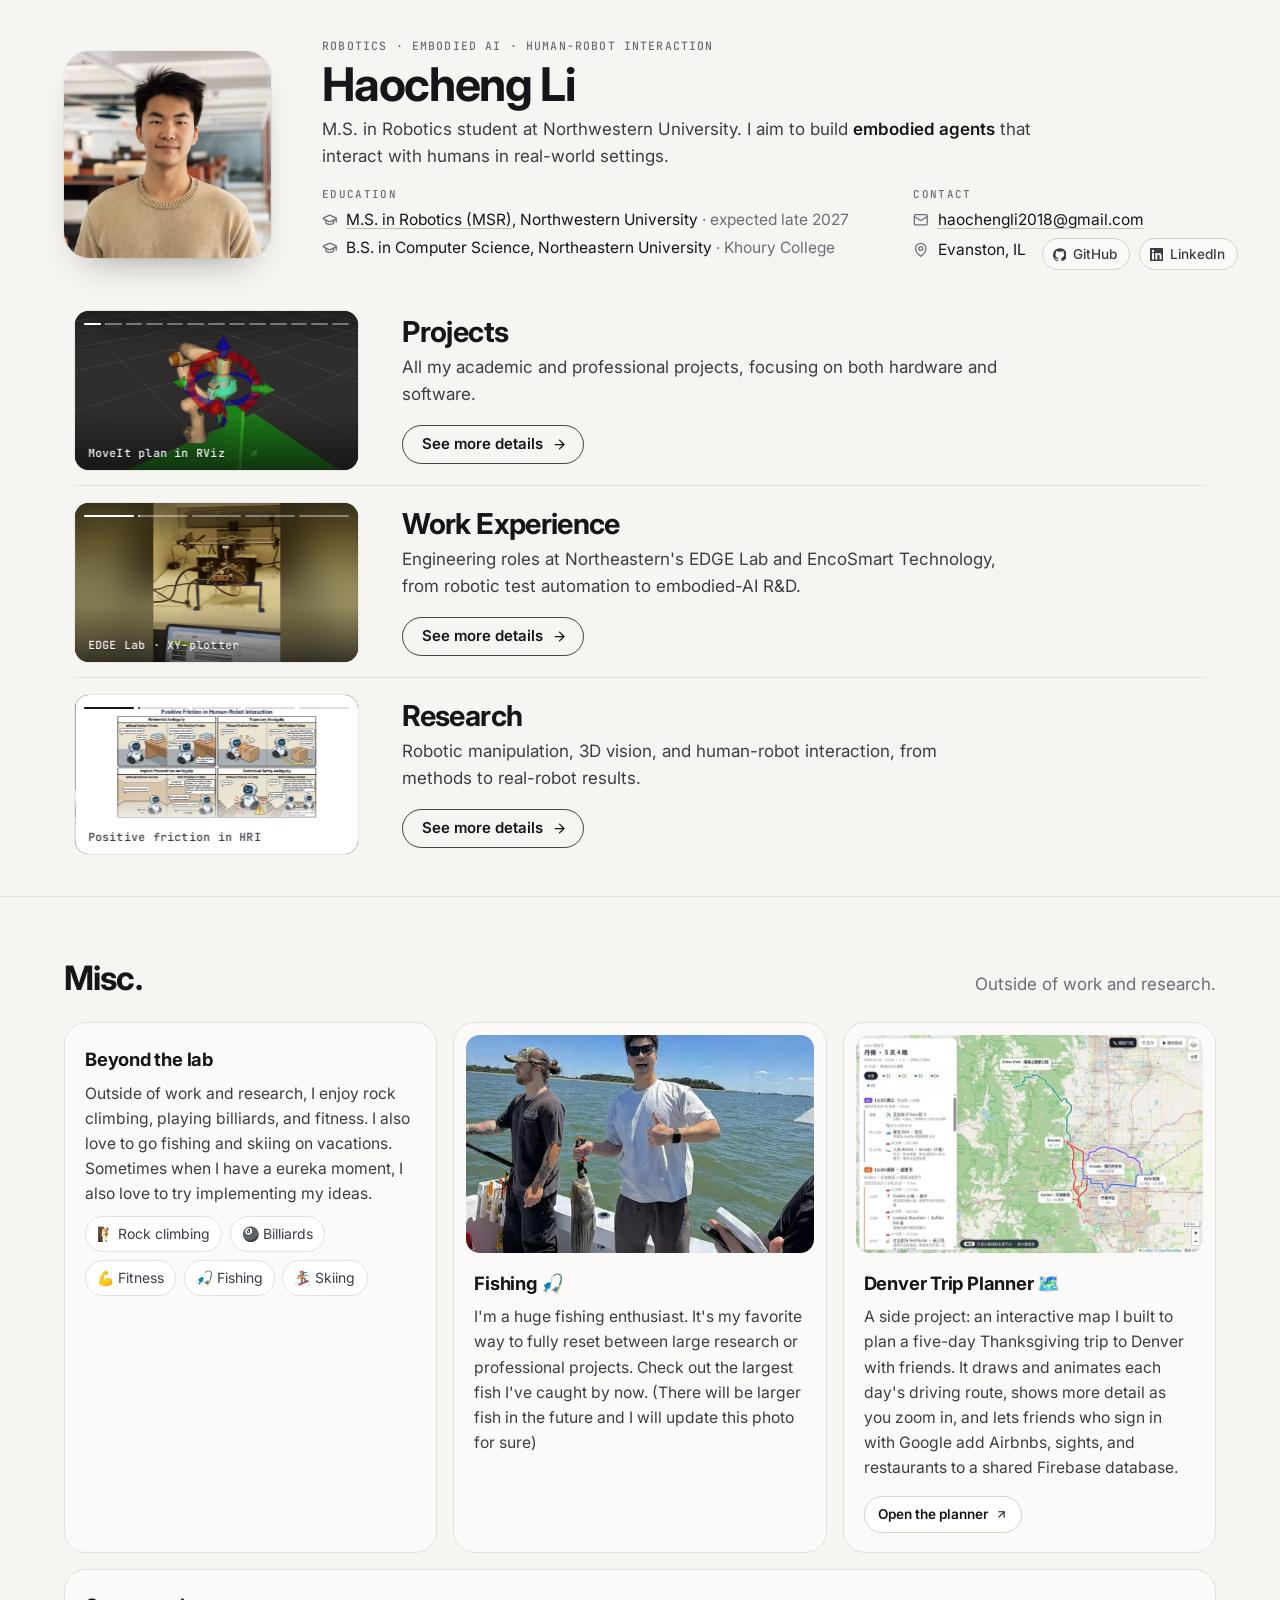
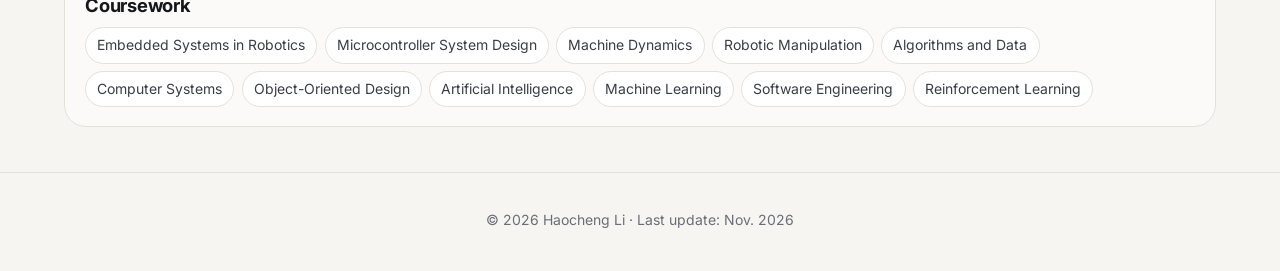
==== commit bd2de7b9: "Add HW3 flipping robot, balancing robot, and Denver trip planner - Add the ME450 HW3 individual proj" ====
--- a/index.html
+++ b/index.html
@@ -15,7 +15,7 @@
   <link rel="preconnect" href="https://fonts.googleapis.com">
   <link rel="preconnect" href="https://fonts.gstatic.com" crossorigin>
   <link rel="stylesheet" href="https://fonts.googleapis.com/css2?family=Inter:opsz,wght@14..32,400..700&amp;family=JetBrains+Mono:wght@500&amp;display=swap">
-  <link rel="stylesheet" href="css/site.css?v=20261111">
+  <link rel="stylesheet" href="css/site.css?v=20261111b">
   <script>document.documentElement.classList.add('js');</script>
 </head>
 
@@ -82,6 +82,10 @@
               <img class="slide-img" src="images/projects/franka_rviz-poster.webp" data-gif="images/projects/franka_rviz.gif" width="760" height="542" alt="MoveIt motion plan executing in RViz" loading="lazy" decoding="async">
               <figcaption>MoveIt plan in RViz</figcaption>
             </figure>
+            <figure class="slide" data-target="p-flip">
+              <img class="slide-img" src="images/projects/flipbot-poster.webp" data-gif="images/projects/flipbot.gif" width="480" height="270" alt="Differential-drive robot flipping over in a Gazebo world" loading="lazy" decoding="async">
+              <figcaption>Flipping diff-drive robot</figcaption>
+            </figure>
             <figure class="slide slide--fit" data-target="p-brickbot">
               <img class="slide-bg" src="images/projects/brickbot-poster.webp" alt="" aria-hidden="true" loading="lazy" decoding="async">
               <img class="slide-img" src="images/projects/brickbot-poster.webp" data-gif="images/projects/brickbot.gif" width="456" height="588" alt="Unicycle robot catching a falling brick in RViz" loading="lazy" decoding="async">
@@ -91,6 +95,10 @@
               <img class="slide-bg" src="images/projects/turtlesim-poster.webp" alt="" aria-hidden="true" loading="lazy" decoding="async">
               <img class="slide-img" src="images/projects/turtlesim-poster.webp" data-gif="images/projects/turtlesim.gif" width="496" height="540" alt="TurtleSim turtle tracing a loop of waypoints" loading="lazy" decoding="async">
               <figcaption>TurtleSim waypoint follower</figcaption>
+            </figure>
+            <figure class="slide slide--paper" data-target="p-balance">
+              <img class="slide-img" src="images/projects/balancebot_cad.webp" width="1040" height="1300" alt="CAD model of the two-wheeled self-balancing robot" loading="lazy" decoding="async">
+              <figcaption>Balancing robot · CAD design</figcaption>
             </figure>
             <figure class="slide slide--fit" data-target="p-ce346">
               <img class="slide-img" src="images/projects/ce346_led-poster.webp" data-gif="images/projects/ce346_led.gif" width="640" height="400" alt="5x5 LED matrix spelling out text" loading="lazy" decoding="async">
@@ -227,12 +235,22 @@
             </div>
           </article>
           <article class="misc-card">
+            <a class="thumb" href="https://adamli111.github.io/denver-trip/" target="_blank" rel="noopener" tabindex="-1" aria-hidden="true"><img src="images/misc/denver_trip.webp" width="800" height="500" alt="" loading="lazy" decoding="async"></a>
+            <div class="body">
+              <h3>Denver Trip Planner 🗺️</h3>
+              <p>A side project: an interactive map I built to plan a five-day Thanksgiving trip to Denver with friends. It draws and animates each day's driving route, shows more detail as you zoom in, and lets friends who sign in with Google add Airbnbs, sights, and restaurants to a shared Firebase database.</p>
+              <div class="links"><a class="link-btn" href="https://adamli111.github.io/denver-trip/" target="_blank" rel="noopener">Open the planner<svg class="i" aria-hidden="true"><use href="#i-external"/></svg></a></div>
+            </div>
+          </article>
+          <!-- MBTI card hidden for now; remove the comment markers to show it again.
+          <article class="misc-card">
             <div class="thumb"><img src="images/misc/mbti.webp" width="1200" height="716" alt="Fight of MBTI's card game screen" loading="lazy" decoding="async"></div>
             <div class="body">
               <h3>Fight of MBTI's</h3>
               <p>A side project: an online card game I designed and implemented in Java. It supports up to 4 players, who play cards with different abilities to reduce enemies' health or defense. The last one standing wins the game.</p>
             </div>
           </article>
+          -->
           <article class="misc-card misc-card--text misc-card--wide">
             <div class="body">
               <h3>Coursework</h3>
@@ -289,7 +307,7 @@
                 </figure>
               </div>
               <div class="entry-body">
-                <p class="entry-meta">ME495 Embedded Systems in Robotics · Homework 3 · Nov 2026 · Team of 4</p>
+                <p class="entry-meta">ME450 Embedded Systems in Robotics · Homework 3 · Nov 2026 · Team of 4</p>
                 <h3>Franka Pick-and-Place with MoveIt&nbsp;2</h3>
                 <ul class="points">
                   <li>Built <code>franka_package</code>, a Python library that wraps MoveIt's <b>move_group</b> ROS&nbsp;2 interfaces for the Franka arm: motion planning, the planning scene, robot state (FK/IK), and the gripper.</li>
@@ -298,6 +316,27 @@
                   <li>Ran the task both in simulation (mock hardware) and on the <b>real robot</b>, and wrote an integration test that moves the arm from pose A to pose B.</li>
                 </ul>
                 <ul class="tags"><li>ROS 2</li><li>MoveIt 2</li><li>Python</li><li>Franka Emika</li><li>pytest</li></ul>
+              </div>
+            </article>
+
+            <article class="entry" id="p-flip">
+              <div class="entry-media">
+                <figure class="media has-gif">
+                  <img src="images/projects/flipbot-poster.webp" data-gif="images/projects/flipbot.gif" width="480" height="270" alt="Blue differential-drive robot driving back and forth between Jersey barriers and cardboard boxes, flipping over at each reversal" loading="lazy" decoding="async">
+                  <figcaption>In Gazebo, the robot flips over at every reversal instead of turning around.</figcaption>
+                </figure>
+              </div>
+              <div class="entry-body">
+                <p class="entry-meta">ME450 Embedded Systems in Robotics · Homework 3, individual part · Nov 2026</p>
+                <h3>Flipping Differential-Drive Robot in Gazebo</h3>
+                <ul class="points">
+                  <li>Modeled a differential-drive robot in <b>URDF/xacro</b>: a box body with two wheels at the front and frictionless casters on both its top and bottom, so it can drive either way up. Dimensions and masses load from a YAML file, and the inertias are computed from them.</li>
+                  <li>Built a <b>Gazebo</b> world in SDF with Jersey barriers, cardboard boxes, a person, and other Gazebo Fuel models.</li>
+                  <li>Drove the wheels with Gazebo's <b>DiffDrive</b> plugin and bridged <code>/cmd_vel</code>, <code>/odom</code>, <code>/tf</code>, <code>/joint_states</code>, and <code>/clock</code> to ROS&nbsp;2 with <code>ros_gz_bridge</code>, loaded into the same component container as the Gazebo server.</li>
+                  <li>Wrote a <code>flip</code> node that starts once odometry appears and reverses the commanded velocity on a fixed period (3&nbsp;m/s every 2&nbsp;s of sim time by default). Each reversal brakes hard enough to flip the robot over its axle, so it drives back and forth along a line.</li>
+                  <li>One launch file starts Gazebo and its GUI, the bridge, <code>robot_state_publisher</code>, and RViz, then spawns the robot and starts the flip node.</li>
+                </ul>
+                <ul class="tags"><li>ROS 2</li><li>Gazebo</li><li>ros_gz_bridge</li><li>URDF / xacro</li><li>SDF</li><li>rclpy</li></ul>
               </div>
             </article>
 
@@ -319,7 +358,7 @@
                 </div>
               </div>
               <div class="entry-body">
-                <p class="entry-meta">ME495 Embedded Systems in Robotics · Homework 2 · Oct 2026</p>
+                <p class="entry-meta">ME450 Embedded Systems in Robotics · Homework 2 · Oct 2026</p>
                 <h3>Brickbot: A Unicycle Robot That Catches Falling Bricks</h3>
                 <ul class="points">
                   <li>Built a ROS&nbsp;2 simulation of a single-wheel robot with a tilting platform, modeled in <b>URDF/xacro</b> and visualized in <b>RViz</b>.</li>
@@ -346,7 +385,7 @@
                 </div>
               </div>
               <div class="entry-body">
-                <p class="entry-meta">ME495 Embedded Systems in Robotics · Homework 1 · Oct 2026</p>
+                <p class="entry-meta">ME450 Embedded Systems in Robotics · Homework 1 · Oct 2026</p>
                 <h3>TurtleSim Waypoint Follower</h3>
                 <ul class="points">
                   <li>ROS&nbsp;2 package that drives a TurtleSim turtle around a loop of user-supplied waypoints with a <b>100&nbsp;Hz</b> feedback controller: turn toward the target, then drive with a speed proportional to the remaining distance.</li>
@@ -355,6 +394,26 @@
                   <li>Recorded and replayed runs with <b>ros2 bag</b>; one loop took <b>26.9&nbsp;s</b> and finished with a <b>−0.32&nbsp;m</b> distance error.</li>
                 </ul>
                 <ul class="tags"><li>ROS 2</li><li>Python</li><li>Custom msgs &amp; srvs</li><li>Launch files</li><li>ros2 bag</li></ul>
+              </div>
+            </article>
+
+            <article class="entry" id="p-balance">
+              <div class="entry-media">
+                <figure class="media media--portrait">
+                  <img src="images/projects/balancebot_cad.webp" width="1040" height="1300" alt="CAD model of the balancing robot: four stacked decks between two wheels, with battery packs on the middle decks and a micro:bit and LCD face on top" loading="lazy" decoding="async">
+                  <figcaption>Our CAD design in Onshape.</figcaption>
+                </figure>
+              </div>
+              <div class="entry-body">
+                <p class="entry-meta">CE346 Microcontroller System Design · Final project · In progress · Nov 2026</p>
+                <h3>Two-Wheeled Self-Balancing Robot</h3>
+                <p>Our team's final project, built around a micro:bit v2. So far we have finished the mechanical design.</p>
+                <ul class="points">
+                  <li>Designed the chassis in <b>Onshape</b>: four 3D-printable decks stacked on built-in standoffs above the wheel axle, plus an L-bracket that holds a 1.69" LCD as the robot's face.</li>
+                  <li>Laid out the real parts from their vendor CAD models: Pololu micro metal gearmotors with encoders and 42×19&nbsp;mm wheels, a DRV8833 motor driver, an MPU-6050 IMU, the micro:bit on a Qwiic breakout, and two 4×AA battery packs.</li>
+                  <li>Balanced the mass in the model: each part carries its datasheet mass, and a <b>FeatureScript</b> feature sizes a 21&nbsp;g steel counterweight so the center of mass sits directly above the axle (73.5&nbsp;mm up, 470&nbsp;g in total).</li>
+                </ul>
+                <ul class="tags"><li>Onshape</li><li>FeatureScript</li><li>CAD</li><li>3D printing</li><li>micro:bit v2</li></ul>
               </div>
             </article>
 
--- a/css/site.css
+++ b/css/site.css
@@ -237,7 +237,7 @@
   transition: background-color .45s var(--ease-out), border-color .45s var(--ease-out), box-shadow .45s var(--ease-out), transform .45s var(--ease-out);
 }
 .misc-card:hover { background: var(--surface); border-color: rgba(var(--accent-rgb), .22); box-shadow: var(--shadow-lift), 0 0 0 5px rgba(var(--accent-rgb), .05); transform: translateY(-2px); }
-.misc-card .thumb { overflow: hidden; border-radius: var(--radius-sm); background: var(--media-bg); aspect-ratio: 16 / 10; }
+.misc-card .thumb { display: block; overflow: hidden; border-radius: var(--radius-sm); background: var(--media-bg); aspect-ratio: 16 / 10; }
 .misc-card .thumb img { width: 100%; height: 100%; object-fit: cover; transition: transform .9s var(--ease-out); }
 .misc-card:hover .thumb img { transform: scale(1.035); }
 .misc-card .body { padding: 1rem .5rem .4rem; }
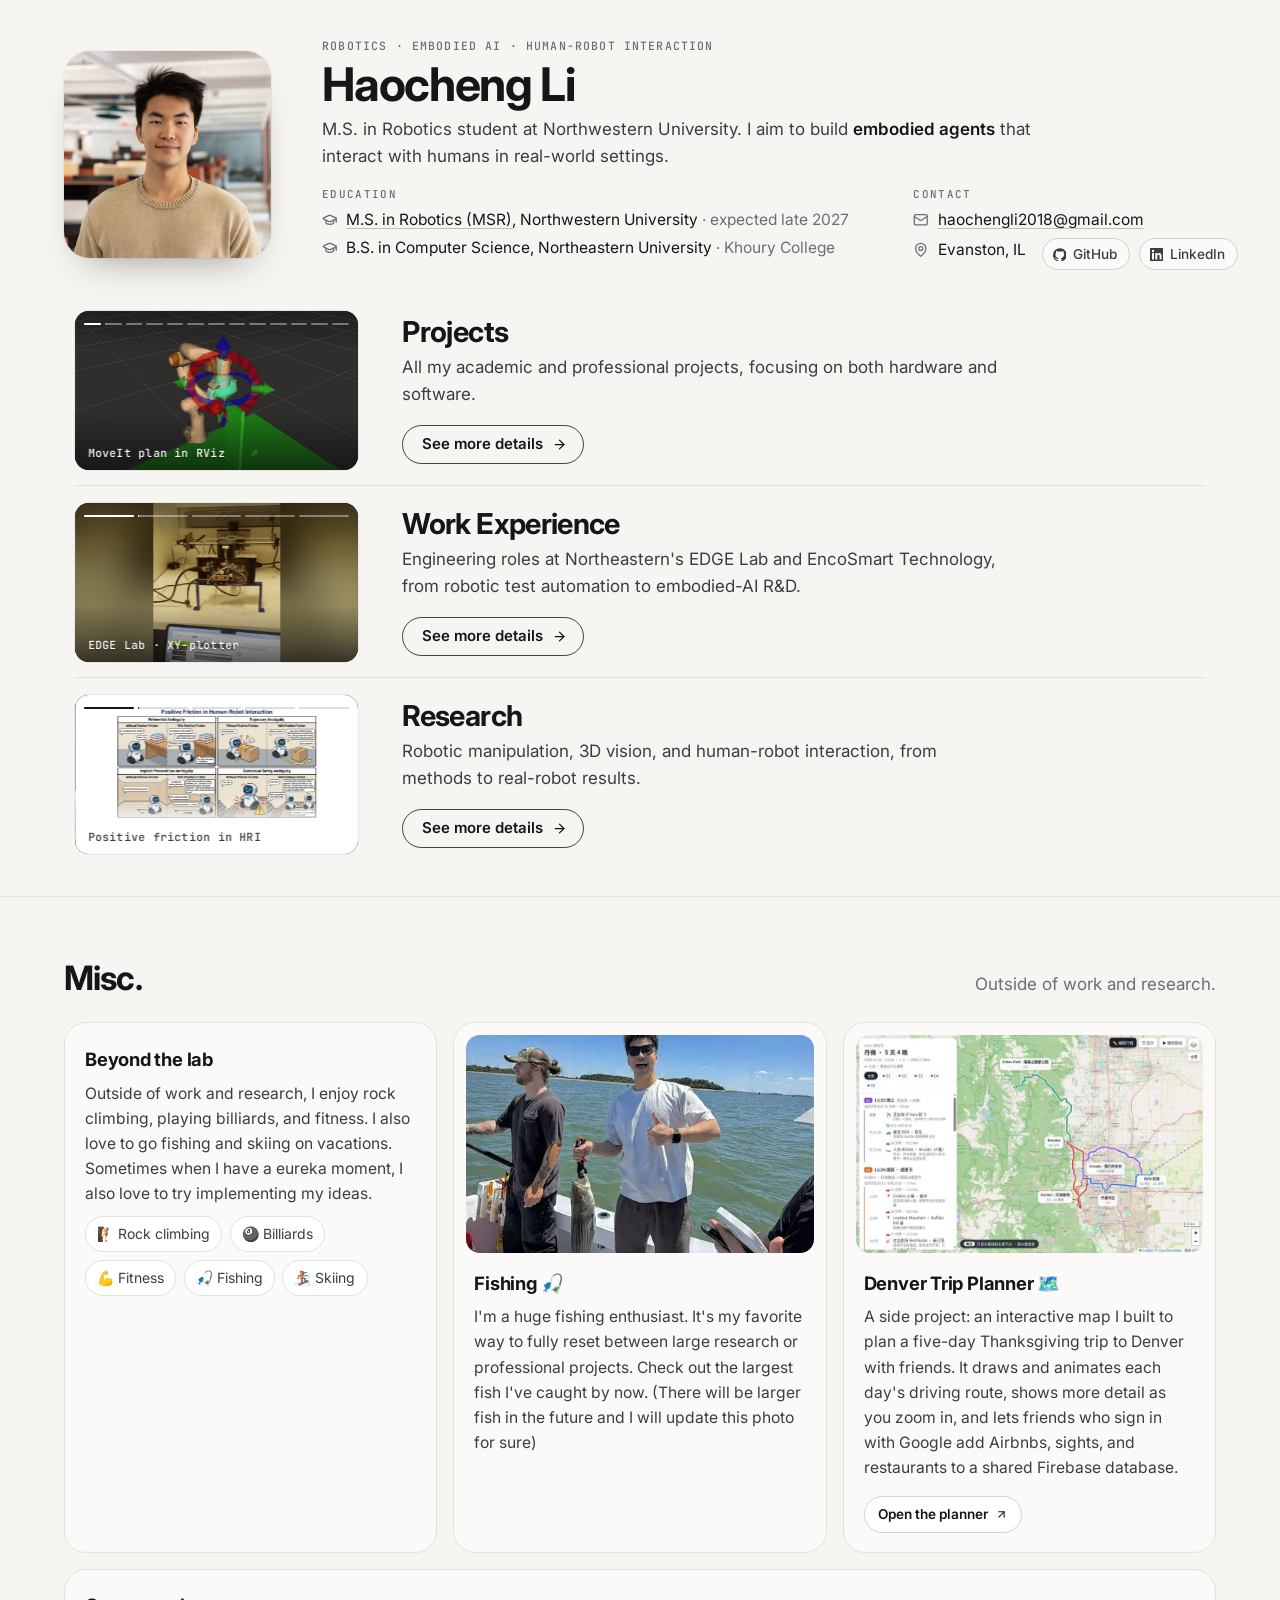
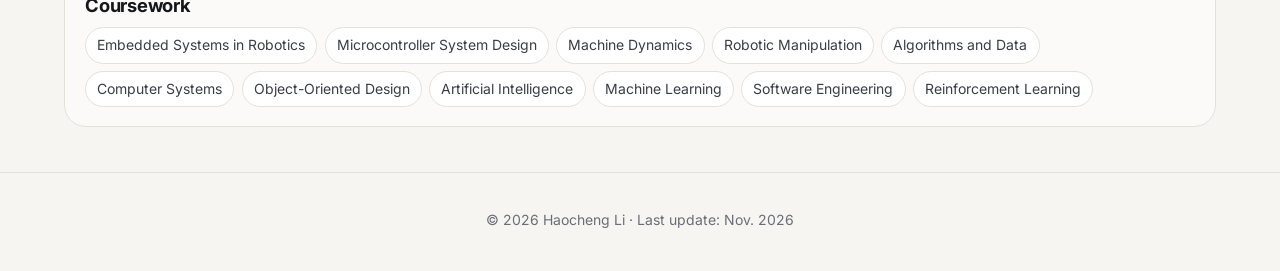
==== commit 3d27789e: "Add plain-language summaries with a technical-details toggle Project and research entries now open o" ====
--- a/index.html
+++ b/index.html
@@ -27,6 +27,7 @@
     <symbol id="i-arrow-right" viewBox="0 0 24 24"><path d="M5 12h14"/><path d="m12 5 7 7-7 7"/></symbol>
     <symbol id="i-arrow-left" viewBox="0 0 24 24"><path d="m12 19-7-7 7-7"/><path d="M19 12H5"/></symbol>
     <symbol id="i-external" viewBox="0 0 24 24"><path d="M7 7h10v10"/><path d="M7 17 17 7"/></symbol>
+    <symbol id="i-chevron-down" viewBox="0 0 24 24"><path d="m6 9 6 6 6-6"/></symbol>
     <symbol id="i-github" viewBox="0 0 24 24"><path d="M12 .3a12 12 0 0 0-3.8 23.38c.6.12.83-.26.83-.57L9 21.07c-3.34.72-4.04-1.61-4.04-1.61-.55-1.39-1.34-1.76-1.34-1.76-1.08-.74.09-.73.09-.73 1.2.09 1.84 1.24 1.84 1.24 1.07 1.83 2.8 1.3 3.49 1 .1-.78.42-1.31.76-1.61-2.67-.3-5.47-1.33-5.47-5.93 0-1.31.47-2.38 1.24-3.22-.14-.3-.54-1.52.1-3.18 0 0 1-.32 3.3 1.23a11.5 11.5 0 0 1 6 0c2.28-1.55 3.29-1.23 3.29-1.23.64 1.66.24 2.88.12 3.18a4.65 4.65 0 0 1 1.23 3.22c0 4.61-2.8 5.63-5.48 5.92.42.36.81 1.1.81 2.22l-.01 3.29c0 .31.2.69.82.57A12 12 0 0 0 12 .3"/></symbol>
     <symbol id="i-linkedin" viewBox="0 0 24 24"><path d="M20.45 20.45h-3.56v-5.57c0-1.33-.02-3.04-1.85-3.04-1.85 0-2.14 1.45-2.14 2.94v5.67H9.35V9h3.41v1.56h.05c.48-.9 1.64-1.85 3.37-1.85 3.6 0 4.27 2.37 4.27 5.46v6.28zM5.34 7.43a2.06 2.06 0 1 1 0-4.13 2.06 2.06 0 0 1 0 4.13zM7.12 20.45H3.56V9h3.56v11.45zM22.22 0H1.77C.79 0 0 .77 0 1.73v20.54C0 23.23.79 24 1.77 24h20.45c.98 0 1.78-.77 1.78-1.73V1.73C24 .77 23.2 0 22.22 0z"/></symbol>
   </svg>
@@ -309,13 +310,20 @@
               <div class="entry-body">
                 <p class="entry-meta">ME450 Embedded Systems in Robotics · Homework 3 · Nov 2026 · Team of 4</p>
                 <h3>Franka Pick-and-Place with MoveIt&nbsp;2</h3>
-                <ul class="points">
-                  <li>Built <code>franka_package</code>, a Python library that wraps MoveIt's <b>move_group</b> ROS&nbsp;2 interfaces for the Franka arm: motion planning, the planning scene, robot state (FK/IK), and the gripper.</li>
-                  <li>Co-developed the <b>MotionPlanner</b> module: reworked it to talk to <code>move_group</code> directly instead of MoveItPy, and implemented planning to joint configurations, end-effector poses, <b>Cartesian paths</b>, and named SRDF configurations, plus trajectory execution.</li>
-                  <li>A <code>pick_node</code> exposes a <code>/pick</code> service that loads the table, object, and obstacle into the planning scene, then grasps the object, attaches it to the hand, carries it past the obstacle, and releases it.</li>
-                  <li>Ran the task both in simulation (mock hardware) and on the <b>real robot</b>, and wrote an integration test that moves the arm from pose A to pose B.</li>
-                </ul>
-                <ul class="tags"><li>ROS 2</li><li>MoveIt 2</li><li>Python</li><li>Franka Emika</li><li>pytest</li></ul>
+                <div class="views">
+                  <div class="view view--summary">
+                    <p>Our team of four taught a Franka robot arm to pick up an object, carry it around an obstacle, and set it down on its own. I worked on the Python library that lets the arm plan safe, collision-free movements, and we ran the task both in simulation and on the real robot in the lab.</p>
+                  </div>
+                  <div class="view view--tech">
+                    <ul class="points">
+                      <li>Built <code>franka_package</code>, a Python library that wraps MoveIt's <b>move_group</b> ROS&nbsp;2 interfaces for the Franka arm: motion planning, the planning scene, robot state (FK/IK), and the gripper.</li>
+                      <li>Co-developed the <b>MotionPlanner</b> module: reworked it to talk to <code>move_group</code> directly instead of MoveItPy, and implemented planning to joint configurations, end-effector poses, <b>Cartesian paths</b>, and named SRDF configurations, plus trajectory execution.</li>
+                      <li>A <code>pick_node</code> exposes a <code>/pick</code> service that loads the table, object, and obstacle into the planning scene, then grasps the object, attaches it to the hand, carries it past the obstacle, and releases it.</li>
+                      <li>Ran the task both in simulation (mock hardware) and on the <b>real robot</b>, and wrote an integration test that moves the arm from pose A to pose B.</li>
+                    </ul>
+                    <ul class="tags"><li>ROS 2</li><li>MoveIt 2</li><li>Python</li><li>Franka Emika</li><li>pytest</li></ul>
+                  </div>
+                </div>
               </div>
             </article>
 
@@ -360,14 +368,21 @@
               <div class="entry-body">
                 <p class="entry-meta">ME450 Embedded Systems in Robotics · Homework 2 · Oct 2026</p>
                 <h3>Brickbot: A Unicycle Robot That Catches Falling Bricks</h3>
-                <ul class="points">
-                  <li>Built a ROS&nbsp;2 simulation of a single-wheel robot with a tilting platform, modeled in <b>URDF/xacro</b> and visualized in <b>RViz</b>.</li>
-                  <li>Wrote a <code>simulation</code> node that acts as fake hardware: it integrates the robot and brick physics (free fall and frictionless sliding), publishes joint states and markers, broadcasts <b>TF</b> frames, and offers <code>place</code> and <code>drop</code> services.</li>
-                  <li>Implemented a <code>control</code> node that computes <b>wheel odometry</b> from joint states and drives to a <code>goal_pose</code>, slowing down as it approaches.</li>
-                  <li>The <code>catcher</code> node compares the brick's <b>fall time</b> with the robot's predicted <b>drive time</b>. If the brick is reachable it drives underneath, catches it, and tilts the platform until the brick slides off; otherwise it marks the brick as unreachable.</li>
-                  <li>Kept the physics ROS-independent and covered it with <b>unit tests</b>; robot dimensions are configurable through YAML.</li>
-                </ul>
-                <ul class="tags"><li>ROS 2</li><li>rclpy</li><li>TF2</li><li>URDF / xacro</li><li>RViz</li><li>pytest</li></ul>
+                <div class="views">
+                  <div class="view view--summary">
+                    <p>A simulated one-wheeled robot that catches bricks falling from the sky. When a brick drops, the robot works out whether it can get underneath in time. If it can, it races over, catches the brick on its platform, and tilts to slide it off; if not, it flags the brick as out of reach.</p>
+                  </div>
+                  <div class="view view--tech">
+                    <ul class="points">
+                      <li>Built a ROS&nbsp;2 simulation of a single-wheel robot with a tilting platform, modeled in <b>URDF/xacro</b> and visualized in <b>RViz</b>.</li>
+                      <li>Wrote a <code>simulation</code> node that acts as fake hardware: it integrates the robot and brick physics (free fall and frictionless sliding), publishes joint states and markers, broadcasts <b>TF</b> frames, and offers <code>place</code> and <code>drop</code> services.</li>
+                      <li>Implemented a <code>control</code> node that computes <b>wheel odometry</b> from joint states and drives to a <code>goal_pose</code>, slowing down as it approaches.</li>
+                      <li>The <code>catcher</code> node compares the brick's <b>fall time</b> with the robot's predicted <b>drive time</b>. If the brick is reachable it drives underneath, catches it, and tilts the platform until the brick slides off; otherwise it marks the brick as unreachable.</li>
+                      <li>Kept the physics ROS-independent and covered it with <b>unit tests</b>; robot dimensions are configurable through YAML.</li>
+                    </ul>
+                    <ul class="tags"><li>ROS 2</li><li>rclpy</li><li>TF2</li><li>URDF / xacro</li><li>RViz</li><li>pytest</li></ul>
+                  </div>
+                </div>
               </div>
             </article>
 
@@ -387,13 +402,20 @@
               <div class="entry-body">
                 <p class="entry-meta">ME450 Embedded Systems in Robotics · Homework 1 · Oct 2026</p>
                 <h3>TurtleSim Waypoint Follower</h3>
-                <ul class="points">
-                  <li>ROS&nbsp;2 package that drives a TurtleSim turtle around a loop of user-supplied waypoints with a <b>100&nbsp;Hz</b> feedback controller: turn toward the target, then drive with a speed proportional to the remaining distance.</li>
-                  <li>Defined custom interfaces: a <code>LoadWaypoints</code> service that resets the turtle, draws the waypoint markers, and returns the loop distance, and an <code>ErrorMetric</code> message published after every completed loop.</li>
-                  <li>Added a <code>toggle</code> service to start and stop the turtle, and a <code>corrupt</code> node that injects Gaussian noise into velocity commands to test robustness.</li>
-                  <li>Recorded and replayed runs with <b>ros2 bag</b>; one loop took <b>26.9&nbsp;s</b> and finished with a <b>−0.32&nbsp;m</b> distance error.</li>
-                </ul>
-                <ul class="tags"><li>ROS 2</li><li>Python</li><li>Custom msgs &amp; srvs</li><li>Launch files</li><li>ros2 bag</li></ul>
+                <div class="views">
+                  <div class="view view--summary">
+                    <p>A small simulated turtle robot that drives a loop through points the user chooses, steering itself toward one after another. After every lap it reports how far off it ended up, and I stress-tested it by adding random noise to its driving commands.</p>
+                  </div>
+                  <div class="view view--tech">
+                    <ul class="points">
+                      <li>ROS&nbsp;2 package that drives a TurtleSim turtle around a loop of user-supplied waypoints with a <b>100&nbsp;Hz</b> feedback controller: turn toward the target, then drive with a speed proportional to the remaining distance.</li>
+                      <li>Defined custom interfaces: a <code>LoadWaypoints</code> service that resets the turtle, draws the waypoint markers, and returns the loop distance, and an <code>ErrorMetric</code> message published after every completed loop.</li>
+                      <li>Added a <code>toggle</code> service to start and stop the turtle, and a <code>corrupt</code> node that injects Gaussian noise into velocity commands to test robustness.</li>
+                      <li>Recorded and replayed runs with <b>ros2 bag</b>; one loop took <b>26.9&nbsp;s</b> and finished with a <b>−0.32&nbsp;m</b> distance error.</li>
+                    </ul>
+                    <ul class="tags"><li>ROS 2</li><li>Python</li><li>Custom msgs &amp; srvs</li><li>Launch files</li><li>ros2 bag</li></ul>
+                  </div>
+                </div>
               </div>
             </article>
 
@@ -431,15 +453,22 @@
               <div class="entry-body">
                 <p class="entry-meta">CE346 Microcontroller System Design · Lab series · Sep – Nov 2026</p>
                 <h3>Bare-Metal Firmware on an ARM Cortex-M4</h3>
-                <p>A series of embedded C labs on the Nordic <b>nRF52833</b> (micro:bit v2), building each driver directly on the hardware registers.</p>
-                <ul class="points">
-                  <li><b>Memory-mapped I/O &amp; interrupts:</b> mapped the GPIO and RNG peripheral registers onto C structs to write drivers from scratch, configured GPIOTE and software interrupts with NVIC priorities to demonstrate preemption, and validated the hardware RNG with a 10,000-sample histogram.</li>
-                  <li><b>Virtual timers:</b> multiplexed one 32-bit hardware timer into any number of one-shot and repeating timers using a sorted linked list and compare-channel scheduling, with interrupt-safe critical sections and handling for stale or missed compare events. Built a real-time clock on top.</li>
-                  <li><b>LED matrix:</b> row-scanned the 5×5 matrix at about 1&nbsp;kHz with app timers, rendered ASCII text from a 5×5 font, and built Snake with a ring-buffer body.</li>
-                  <li><b>Analog sensing &amp; capacitive touch:</b> read an NTC thermistor and a photoresistor through the 12-bit SAADC, drove an RGB LED from sensor thresholds, and detected touches by timing an RC rise with GPIOTE and a 1&nbsp;MHz timer capture.</li>
-                  <li><b>Audio &amp; I²C:</b> generated tones with the PWM peripheral and read the LSM303AGR accelerometer and magnetometer over I²C with repeated-START register reads.</li>
-                </ul>
-                <ul class="tags"><li>Embedded C</li><li>nRF52833</li><li>ARM Cortex-M4</li><li>Interrupts</li><li>Timers</li><li>PWM</li><li>ADC</li><li>I²C</li></ul>
+                <div class="views">
+                  <div class="view view--summary">
+                    <p>A series of labs programming the tiny processor on a BBC micro:bit, with no operating system to lean on. I wrote code that talks to the hardware directly to light up its LED screen, read light and temperature sensors, sense touch, and play tones, then built small apps on top, like a clock and a game of Snake.</p>
+                  </div>
+                  <div class="view view--tech">
+                    <p>A series of embedded C labs on the Nordic <b>nRF52833</b> (micro:bit v2), building each driver directly on the hardware registers.</p>
+                    <ul class="points">
+                      <li><b>Memory-mapped I/O &amp; interrupts:</b> mapped the GPIO and RNG peripheral registers onto C structs to write drivers from scratch, configured GPIOTE and software interrupts with NVIC priorities to demonstrate preemption, and validated the hardware RNG with a 10,000-sample histogram.</li>
+                      <li><b>Virtual timers:</b> multiplexed one 32-bit hardware timer into any number of one-shot and repeating timers using a sorted linked list and compare-channel scheduling, with interrupt-safe critical sections and handling for stale or missed compare events. Built a real-time clock on top.</li>
+                      <li><b>LED matrix:</b> row-scanned the 5×5 matrix at about 1&nbsp;kHz with app timers, rendered ASCII text from a 5×5 font, and built Snake with a ring-buffer body.</li>
+                      <li><b>Analog sensing &amp; capacitive touch:</b> read an NTC thermistor and a photoresistor through the 12-bit SAADC, drove an RGB LED from sensor thresholds, and detected touches by timing an RC rise with GPIOTE and a 1&nbsp;MHz timer capture.</li>
+                      <li><b>Audio &amp; I²C:</b> generated tones with the PWM peripheral and read the LSM303AGR accelerometer and magnetometer over I²C with repeated-START register reads.</li>
+                    </ul>
+                    <ul class="tags"><li>Embedded C</li><li>nRF52833</li><li>ARM Cortex-M4</li><li>Interrupts</li><li>Timers</li><li>PWM</li><li>ADC</li><li>I²C</li></ul>
+                  </div>
+                </div>
               </div>
             </article>
 
@@ -454,8 +483,20 @@
               <div class="entry-body">
                 <p class="entry-meta">Professional project · Desktop application</p>
                 <h3>ImagePipe: AI-Powered Tourist Photo Processing</h3>
-                <p>An end-to-end computer vision pipeline that automates the curation, enhancement, and organization of tourist photos, combining YOLOv8 classification, InsightFace recognition, MediaPipe eye-state detection, and a custom U-Net generative eye-opening model.</p>
-                <ul class="tags"><li>PyTorch</li><li>YOLOv8</li><li>InsightFace</li><li>MediaPipe</li><li>U-Net</li><li>PyQt6</li></ul>
+                <div class="views">
+                  <div class="view view--summary">
+                    <p>A desktop app that takes the tedious work out of tour photography. Give it a day's worth of photos and it keeps the good shots, recognizes each traveler, fixes pictures where someone blinked, and sorts everything into a personal album for every person.</p>
+                  </div>
+                  <div class="view view--tech">
+                    <ul class="points">
+                      <li><b>Pipeline:</b> a <b>YOLOv8</b> classifier filters and tags every photo, <b>InsightFace</b> (Buffalo_L) finds each face and extracts an identity embedding, and <b>DBSCAN</b> clusters the embeddings into one group per person, with no labels needed.</li>
+                      <li><b>Eye correction:</b> <b>MediaPipe</b> face landmarks flag closed or half-closed eyes, and a custom <b>U-Net with attention</b> regenerates naturally open eyes on those faces.</li>
+                      <li><b>Scale:</b> processes batches of 1,000+ photos with lazy image loading, explicit garbage collection, and <code>ThreadPoolExecutor</code> parallelism, with per-stage timing for profiling.</li>
+                      <li><b>Architecture:</b> three layers (a <b>PyQt6</b> UI, the processing core, and a swappable model layer) plus a headless CLI build; hot paths are compiled with <b>Cython</b> and the app ships as a <b>PyInstaller</b> package.</li>
+                    </ul>
+                    <ul class="tags"><li>PyTorch</li><li>YOLOv8</li><li>InsightFace</li><li>DBSCAN</li><li>MediaPipe</li><li>U-Net</li><li>PyQt6</li><li>Cython</li></ul>
+                  </div>
+                </div>
                 <div class="links"><a class="link-btn" href="imagepipe.html">View full demo<svg class="i" aria-hidden="true"><use href="#i-arrow-right"/></svg></a></div>
               </div>
             </article>
@@ -470,12 +511,21 @@
               </div>
               <div class="entry-body">
                 <h3>Simulated Annealing AI Agent</h3>
-                <ul class="points">
-                  <li>Developed a <b>simulated annealing AI agent</b> for constrained graph coloring, minimizing shapes while satisfying adjacency constraints.</li>
-                  <li>Implemented <b>adaptive optimization</b> with intelligent shape selection, problem-area targeting, and dynamic cooling schedules.</li>
-                  <li>Engineered <b>efficient grid algorithms</b> using larger shapes first and offline state management for rapid solution evaluation.</li>
-                  <li>Applied <b>local search metaheuristics</b> to constraint satisfaction problems with applications in scheduling and resource allocation.</li>
-                </ul>
+                <div class="views">
+                  <div class="view view--summary">
+                    <p>An AI that solves a grid puzzle: cover every square with colored shapes so that no two neighboring squares share a color, using as few shapes as possible. It starts from a rough answer and keeps trying small changes, sometimes accepting a worse one early on so it doesn't get stuck. The strategy, simulated annealing, borrows the idea of slowly cooling metal.</p>
+                  </div>
+                  <div class="view view--tech">
+                    <ul class="points">
+                      <li>Developed a <b>simulated annealing AI agent</b> for constrained graph coloring, minimizing shapes while satisfying adjacency constraints.</li>
+                      <li>Implemented <b>adaptive optimization</b> with intelligent shape selection, problem-area targeting, and dynamic cooling schedules.</li>
+                      <li>Scored each board as <b>1000 × empty cells + 2 × shapes + 5 × same-color neighbors</b>; a run anneals for up to 7,000 steps, aims 70% of its moves at the ten worst problem areas, and stops early once progress stalls.</li>
+                      <li>Engineered <b>efficient grid algorithms</b> using larger shapes first and offline state management for rapid solution evaluation.</li>
+                      <li>Applied <b>local search metaheuristics</b> to constraint satisfaction problems with applications in scheduling and resource allocation.</li>
+                    </ul>
+                    <ul class="tags"><li>Python</li><li>NumPy</li><li>Simulated annealing</li><li>Local search</li></ul>
+                  </div>
+                </div>
                 <div class="links"><a class="link-btn" href="https://github.com/AdamLi111/Simulated_Annealing_Agent" target="_blank" rel="noopener">Source code<svg class="i" aria-hidden="true"><use href="#i-external"/></svg></a></div>
               </div>
             </article>
@@ -488,12 +538,20 @@
               </div>
               <div class="entry-body">
                 <h3>Q-Learning Reinforcement Learning Agent</h3>
-                <ul class="points">
-                  <li>Implemented a <b>Q-learning agent</b> for a grid-based MDP game with probabilistic transitions and combat mechanics.</li>
-                  <li>Developed <b>model-based probability estimation</b> from random gameplay to learn guard strength characteristics.</li>
-                  <li>Applied <b>epsilon-greedy exploration</b> with adaptive learning rates to train the agent across 1M episodes.</li>
-                  <li>Built a <b>temporal-difference learner</b> that navigates the 5×5 castle grid while managing health and guard encounters.</li>
-                </ul>
+                <div class="views">
+                  <div class="view view--summary">
+                    <p>An AI that learns to escape a castle full of guards purely by trial and error. Nobody tells it the rules: over a million practice runs, it figures out which way to go, when a fight with a guard is worth the risk, and how to stay healthy on the way out.</p>
+                  </div>
+                  <div class="view view--tech">
+                    <ul class="points">
+                      <li>Implemented a <b>Q-learning agent</b> for a grid-based MDP game with probabilistic transitions and combat mechanics.</li>
+                      <li>Developed <b>model-based probability estimation</b> from random gameplay to learn guard strength characteristics.</li>
+                      <li>Applied <b>epsilon-greedy exploration</b> with adaptive learning rates to train the agent across 1M episodes.</li>
+                      <li>Built a <b>temporal-difference learner</b> that navigates the 5×5 castle grid while managing health and guard encounters.</li>
+                    </ul>
+                    <ul class="tags"><li>Python</li><li>Q-learning</li><li>MDP</li><li>ε-greedy</li></ul>
+                  </div>
+                </div>
               </div>
             </article>
 
@@ -505,12 +563,20 @@
               </div>
               <div class="entry-body">
                 <h3>Deep Learning Image Classification with PyTorch</h3>
-                <ul class="points">
-                  <li>Designed and trained <b>CNN and feedforward neural networks</b> reaching 90%+ accuracy on Fashion-MNIST classification.</li>
-                  <li>Implemented <b>convolutional architectures</b> with 3 conv layers, max pooling, and dropout regularization, showing that CNNs outperform the FFN with 25% fewer parameters.</li>
-                  <li>Visualized <b>learned feature representations</b> through kernel analysis and feature-map progression, revealing hierarchical pattern detection from edges to complex shapes.</li>
-                  <li>Analyzed model performance with <b>confusion matrices and classification metrics</b>, identifying misclassification patterns between visually similar clothing categories.</li>
-                </ul>
+                <div class="views">
+                  <div class="view view--summary">
+                    <p>I trained two kinds of neural networks to recognize ten types of clothing, from shirts and sneakers to bags, in small grayscale photos. The network designed for images (a CNN) was more accurate despite being smaller, and I visualized what it learns: simple edges in its first layers, whole shapes deeper in.</p>
+                  </div>
+                  <div class="view view--tech">
+                    <ul class="points">
+                      <li>Designed and trained <b>CNN and feedforward neural networks</b> reaching 90%+ accuracy on Fashion-MNIST classification.</li>
+                      <li>Implemented <b>convolutional architectures</b> with 3 conv layers, max pooling, and dropout regularization, showing that CNNs outperform the FFN with 25% fewer parameters.</li>
+                      <li>Visualized <b>learned feature representations</b> through kernel analysis and feature-map progression, revealing hierarchical pattern detection from edges to complex shapes.</li>
+                      <li>Analyzed model performance with <b>confusion matrices and classification metrics</b>, identifying misclassification patterns between visually similar clothing categories.</li>
+                    </ul>
+                    <ul class="tags"><li>PyTorch</li><li>Python</li><li>CNN</li><li>Fashion-MNIST</li></ul>
+                  </div>
+                </div>
               </div>
             </article>
 
@@ -523,11 +589,21 @@
               <div class="entry-body">
                 <p class="entry-meta">Multi-user system with role-based permissions · Project leader</p>
                 <h3>Weekly Planner System</h3>
-                <ul class="points">
-                  <li>Built a multi-user weekly planner with role-based permissions for event creation and deletion, keeping every related user's schedule updated automatically in real time.</li>
-                  <li>Chose the <b>MVC design pattern</b> for the project, following <b>object-oriented design</b> principles.</li>
-                  <li>Implemented XML support so users can upload or save their schedule as an XML file, significantly improving the system's efficiency.</li>
-                </ul>
+                <div class="views">
+                  <div class="view view--summary">
+                    <p>A shared weekly calendar for a group of people. Users plan events together; when someone adds or cancels one, everyone involved sees the change right away, and permissions control who can create or delete what. Schedules can be saved to and loaded from files.</p>
+                  </div>
+                  <div class="view view--tech">
+                    <ul class="points">
+                      <li>Built a multi-user weekly planner with role-based permissions for event creation and deletion, keeping every related user's schedule updated automatically in real time.</li>
+                      <li>Chose the <b>MVC design pattern</b> for the project, following <b>object-oriented design</b> principles.</li>
+                      <li>Implemented XML support so users can upload or save their schedule as an XML file, significantly improving the system's efficiency.</li>
+                      <li>Wrote the desktop GUI in <b>Java Swing</b>, with the model split into read-only and mutable interfaces so views cannot change state.</li>
+                      <li>Integrated another team's GUI by writing <b>adapter</b> classes between their interfaces and our model, and added a planner variant whose week starts on Saturday behind a new date interface.</li>
+                    </ul>
+                    <ul class="tags"><li>Java</li><li>Swing</li><li>MVC</li><li>XML</li><li>JUnit</li></ul>
+                  </div>
+                </div>
                 <div class="links"><a class="link-btn" href="https://github.com/AdamLi111/OOD_hw" target="_blank" rel="noopener">Source code<svg class="i" aria-hidden="true"><use href="#i-external"/></svg></a></div>
               </div>
             </article>
@@ -541,10 +617,20 @@
               <div class="entry-body">
                 <p class="entry-meta">Data science semester project · Project leader</p>
                 <h3>Nationwide University Statistics Analysis</h3>
-                <ul class="points">
-                  <li>Ran a data-driven analysis of private universities by <b>scraping</b> key variables from CollegeSimply to investigate the relationship between tuition and educational quality.</li>
-                  <li>Built an interactive linear-regression plot where every point is clickable and shows that university's educational quality as a radar chart.</li>
-                </ul>
+                <div class="views">
+                  <div class="view view--summary">
+                    <p>Does paying more get you a better education? We gathered tuition and ratings for private universities across the U.S. from a college-review website and compared the two. The result is an interactive chart where every dot is a school; click one to see a breakdown of its educational quality.</p>
+                  </div>
+                  <div class="view view--tech">
+                    <ul class="points">
+                      <li>Ran a data-driven analysis of private universities by <b>scraping</b> key variables from CollegeSimply to investigate the relationship between tuition and educational quality.</li>
+                      <li>Parsed tuition and five rating categories for each school with <b>BeautifulSoup</b>, and placed each school in its state with geopy's Nominatim geocoder.</li>
+                      <li>Scored educational quality as the <b>area of each school's five-category radar chart</b> (shoelace formula), then fit a least-squares line of quality against tuition with NumPy.</li>
+                      <li>Built an interactive linear-regression plot in <b>Dash</b> and <b>Plotly</b>: every point is clickable and shows that university's educational quality as a radar chart, and a search box jumps to any school.</li>
+                    </ul>
+                    <ul class="tags"><li>Python</li><li>BeautifulSoup</li><li>NumPy</li><li>pandas</li><li>Plotly</li><li>Dash</li></ul>
+                  </div>
+                </div>
                 <div class="links"><a class="link-btn" href="https://github.com/AdamLi111/nationwide_university_stat_analysis" target="_blank" rel="noopener">Source code<svg class="i" aria-hidden="true"><use href="#i-external"/></svg></a></div>
               </div>
             </article>
@@ -738,11 +824,18 @@
                 <p class="entry-meta">Target venue: TACL (Transactions of the ACL) · In preparation · Oct 2025 – Present</p>
                 <h3>Slow the Dialogue, Not Just the Robot: Positive Friction for Reliable Grounding and Safe, Embodied Vision-Language Action</h3>
                 <p class="authors"><b>Haocheng Li</b>, Asteria Kaeberlein, Mert Inan, Malihe Alikhani</p>
-                <ul class="points">
-                  <li>Built a <b>2D coordinate-based world model</b> with collision detection, hazard zones, and dynamic FOV simulation for reproducible evaluation of embodied dialogue policies across 46 structured task scenarios.</li>
-                  <li>Engineered a <b>hierarchical ambiguity detection protocol</b> that prioritizes safety hazards over navigation and referential errors, reducing collision-related task failures through ordered friction triggers.</li>
-                  <li>Implemented a <b>vague-to-specific synthetic evaluation pipeline</b> using GPT-4o-mini as a simulated user agent, enabling controlled large-scale benchmarking that isolated the contributions of conversation history (+7%), prompt design (+15.5%), and friction (+14.5%).</li>
-                </ul>
+                <div class="views">
+                  <div class="view view--summary">
+                    <p>When people give a robot a vague request like “grab that one” or “go over there,” it can guess wrong, or even do something unsafe. This work teaches robots to slow the conversation down at the right moments and ask a quick clarifying question before acting, and shows that this “positive friction” makes them more reliable and safer.</p>
+                  </div>
+                  <div class="view view--tech">
+                    <ul class="points">
+                      <li>Built a <b>2D coordinate-based world model</b> with collision detection, hazard zones, and dynamic FOV simulation for reproducible evaluation of embodied dialogue policies across 46 structured task scenarios.</li>
+                      <li>Engineered a <b>hierarchical ambiguity detection protocol</b> that prioritizes safety hazards over navigation and referential errors, reducing collision-related task failures through ordered friction triggers.</li>
+                      <li>Implemented a <b>vague-to-specific synthetic evaluation pipeline</b> using GPT-4o-mini as a simulated user agent, enabling controlled large-scale benchmarking that isolated the contributions of conversation history (+7%), prompt design (+15.5%), and friction (+14.5%).</li>
+                    </ul>
+                  </div>
+                </div>
               </div>
             </article>
 
@@ -759,15 +852,24 @@
                 <p class="entry-meta">Submitted to IEEE RA-L (Robotics and Automation Letters), Oct 2026 · Under review · Dec 2024 – Sep 2026</p>
                 <h3>SAGE: State-Aware Guided End-to-End Policy for Multi-Stage Sequential Tasks via Hidden Markov Decision Process</h3>
                 <p class="authors">Binxu Wu, Tengfei Zhang, Chen Yang, Jiahao Wen, Yixuan Huang, <b>Haocheng Li</b>, Jingtian Ma, Zhen Chen, Jingyuan Wang</p>
-                <ul class="points">
-                  <li>Reproduced UMI successfully after extensive code review and debugging.</li>
-                  <li>Conducted comprehensive research on SLAM (ORB-SLAM3), raising our dataset's SLAM success rate <b>from 43.1% to 97.9%</b>.</li>
-                  <li>Refined the gripper's 3D design in <b>SolidWorks</b>, significantly improving maximum grasping force and stability.</li>
-                  <li>Led literature reviews and identified model improvements, actively driving the team's progress; contributed significantly to the <b>Related Work</b> section of the paper.</li>
-                  <li>Reproduced Diffusion Policy's <b>behavior cloning</b> module and evaluated its performance and suitability for our model.</li>
-                  <li>Collaborated on developing and debugging the model's <b>state-perception module</b>, improving performance on long-horizon, complex tasks.</li>
-                  <li>Proposed and co-developed an <b>active learning</b> module for automated data labeling, significantly streamlining the labeling pipeline.</li>
-                </ul>
+                <div class="views">
+                  <div class="view view--summary">
+                    <p>Many robot tasks happen in stages, like pressing a row of buttons in a set order, and between stages the scene can look exactly the same, so a robot that only sees the present loses track of where it is. SAGE gives the robot a sense of which stage it is in; in real-world tests it reached a 100% success rate, far ahead of the baselines. I worked on the data-collection setup, the model, and the paper.</p>
+                  </div>
+                  <div class="view view--tech">
+                    <p>SAGE models a multi-stage task as a <b>Hidden Markov Decision Process</b>: a state-transition network infers the hidden task stage, and a state-aware policy acts on both the observation and that stage. A semi-automatic labeling pipeline (active learning plus soft-label interpolation) needs manual labels for only about <b>13%</b> of states.</p>
+                    <p class="tech-label">My contributions</p>
+                    <ul class="points">
+                      <li>Reproduced UMI successfully after extensive code review and debugging.</li>
+                      <li>Conducted comprehensive research on SLAM (ORB-SLAM3), raising our dataset's SLAM success rate <b>from 43.1% to 97.9%</b>.</li>
+                      <li>Refined the gripper's 3D design in <b>SolidWorks</b>, significantly improving maximum grasping force and stability.</li>
+                      <li>Led literature reviews and identified model improvements, actively driving the team's progress; contributed significantly to the <b>Related Work</b> section of the paper.</li>
+                      <li>Reproduced Diffusion Policy's <b>behavior cloning</b> module and evaluated its performance and suitability for our model.</li>
+                      <li>Collaborated on developing and debugging the model's <b>state-perception module</b>, improving performance on long-horizon, complex tasks.</li>
+                      <li>Proposed and co-developed an <b>active learning</b> module for automated data labeling, significantly streamlining the labeling pipeline.</li>
+                    </ul>
+                  </div>
+                </div>
                 <div class="links"><a class="link-btn" href="https://arxiv.org/abs/2509.19853" target="_blank" rel="noopener">Paper on arXiv<svg class="i" aria-hidden="true"><use href="#i-external"/></svg></a></div>
               </div>
             </article>
@@ -785,11 +887,18 @@
                 <p class="entry-meta">Under submission · Jul 2024 – Nov 2024</p>
                 <h3>ProGEM: Probing Generalizable and Efficient Feature Fields Distillation for Multi-Task Robotic Manipulation</h3>
                 <p class="authors">Zhen Chen, Robin Ananda, Binxu Wu, <b>Haocheng Li</b>, Weize Li, Qi Lu, Qianyao Xu, Jiaying Li, Yingqing Xu</p>
-                <ul class="points">
-                  <li>Used <b>Stable Diffusion</b> as a vision foundation model to extract semantic information from the scene.</li>
-                  <li>Fused the semantic embeddings with <b>RGB</b> observations to build a semantically enriched <b>3D point cloud</b> (distilled feature field) of the scene.</li>
-                  <li>Voxelized the scene and used a learned <b>selection network</b> to keep only the <b>top-k occupied voxels</b>, so the policy reasons over a small set of informative voxels instead of the full grid, improving <b>inference speed</b>.</li>
-                </ul>
+                <div class="views">
+                  <div class="view view--summary">
+                    <p>To handle many different tasks, a robot needs to know what the objects around it are and where they sit in 3D. ProGEM borrows the visual knowledge of an image-generation model (Stable Diffusion) to build a 3D “meaning map” of the scene, then focuses on just the few spots that matter, so the robot generalizes better and decides faster.</p>
+                  </div>
+                  <div class="view view--tech">
+                    <ul class="points">
+                      <li>Used <b>Stable Diffusion</b> as a vision foundation model to extract semantic information from the scene.</li>
+                      <li>Fused the semantic embeddings with <b>RGB</b> observations to build a semantically enriched <b>3D point cloud</b> (distilled feature field) of the scene.</li>
+                      <li>Voxelized the scene and used a learned <b>selection network</b> to keep only the <b>top-k occupied voxels</b>, so the policy reasons over a small set of informative voxels instead of the full grid, improving <b>inference speed</b>.</li>
+                    </ul>
+                  </div>
+                </div>
               </div>
             </article>
           </div>
@@ -798,7 +907,7 @@
     </div>
   </section>
 
-  <script src="js/site.js?v=20261111"></script>
+  <script src="js/site.js?v=20261111b"></script>
 
   <footer class="site-footer">
     <div class="wrap">
--- a/css/site.css
+++ b/css/site.css
@@ -383,6 +383,38 @@
 }
 .link-btn:hover { color: var(--accent-ink); border-color: rgba(var(--accent-rgb), .45); box-shadow: 0 4px 14px -8px rgba(var(--accent-rgb), .6); }
 .link-btn .i { font-size: .95em; }
+
+/* summary ⇄ technical details: each entry opens on a plain-language summary */
+.views { position: relative; display: flow-root; }
+.view { display: flow-root; }
+.view > p { margin: 0 0 .85rem; color: var(--ink-2); }
+.view > :last-child { margin-bottom: 0; }
+.view > .tech-label { margin: 1.25rem 0 .6rem; font: 500 .72rem/1.2 var(--mono); letter-spacing: .1em; text-transform: uppercase; color: var(--muted); }
+html:not(.js) .view--tech { margin-top: 1.1rem; }
+.js .views:not(.is-tech) > .view--tech, .js .views.is-tech > .view--summary { display: none; }
+.js .views > .view.is-leaving { display: flow-root; position: absolute; inset: 0 0 auto; pointer-events: none; }
+.views.is-swapping { overflow: hidden; overflow: clip; }
+.view:focus { outline: none; }
+.view:focus-visible { outline: 2px solid rgba(var(--accent-rgb), .45); outline-offset: 8px; border-radius: 10px; }
+
+.tech-btn {
+  display: inline-flex; align-items: center; gap: .45rem;
+  margin: 0; padding: .42rem .8rem .42rem .95rem;
+  border: 1px solid rgba(21, 22, 26, .8); border-radius: 999px;
+  background: transparent; color: var(--ink);
+  font: 600 .85rem/1.6 var(--font);
+  cursor: pointer;
+  -webkit-tap-highlight-color: transparent;
+  transition: background-color .3s var(--ease-out), border-color .3s var(--ease-out), color .3s var(--ease-out), box-shadow .3s var(--ease-out);
+}
+.tech-btn:focus-visible { background: var(--accent); border-color: var(--accent); color: #fff; box-shadow: 0 8px 18px -10px rgba(var(--accent-rgb), .75); }
+@media (hover: hover) {
+  .tech-btn:hover { background: var(--accent); border-color: var(--accent); color: #fff; box-shadow: 0 8px 18px -10px rgba(var(--accent-rgb), .75); }
+}
+.tech-btn .i { transition: transform .45s var(--ease-out); }
+.tech-btn[aria-expanded="true"] .i { transform: rotate(180deg); }
+.tech-btn .when-open, .tech-btn[aria-expanded="true"] .when-closed { display: none; }
+.tech-btn[aria-expanded="true"] .when-open { display: inline; }
 
 /* organisations on the work sheet */
 .org { padding-top: 2.25rem; }
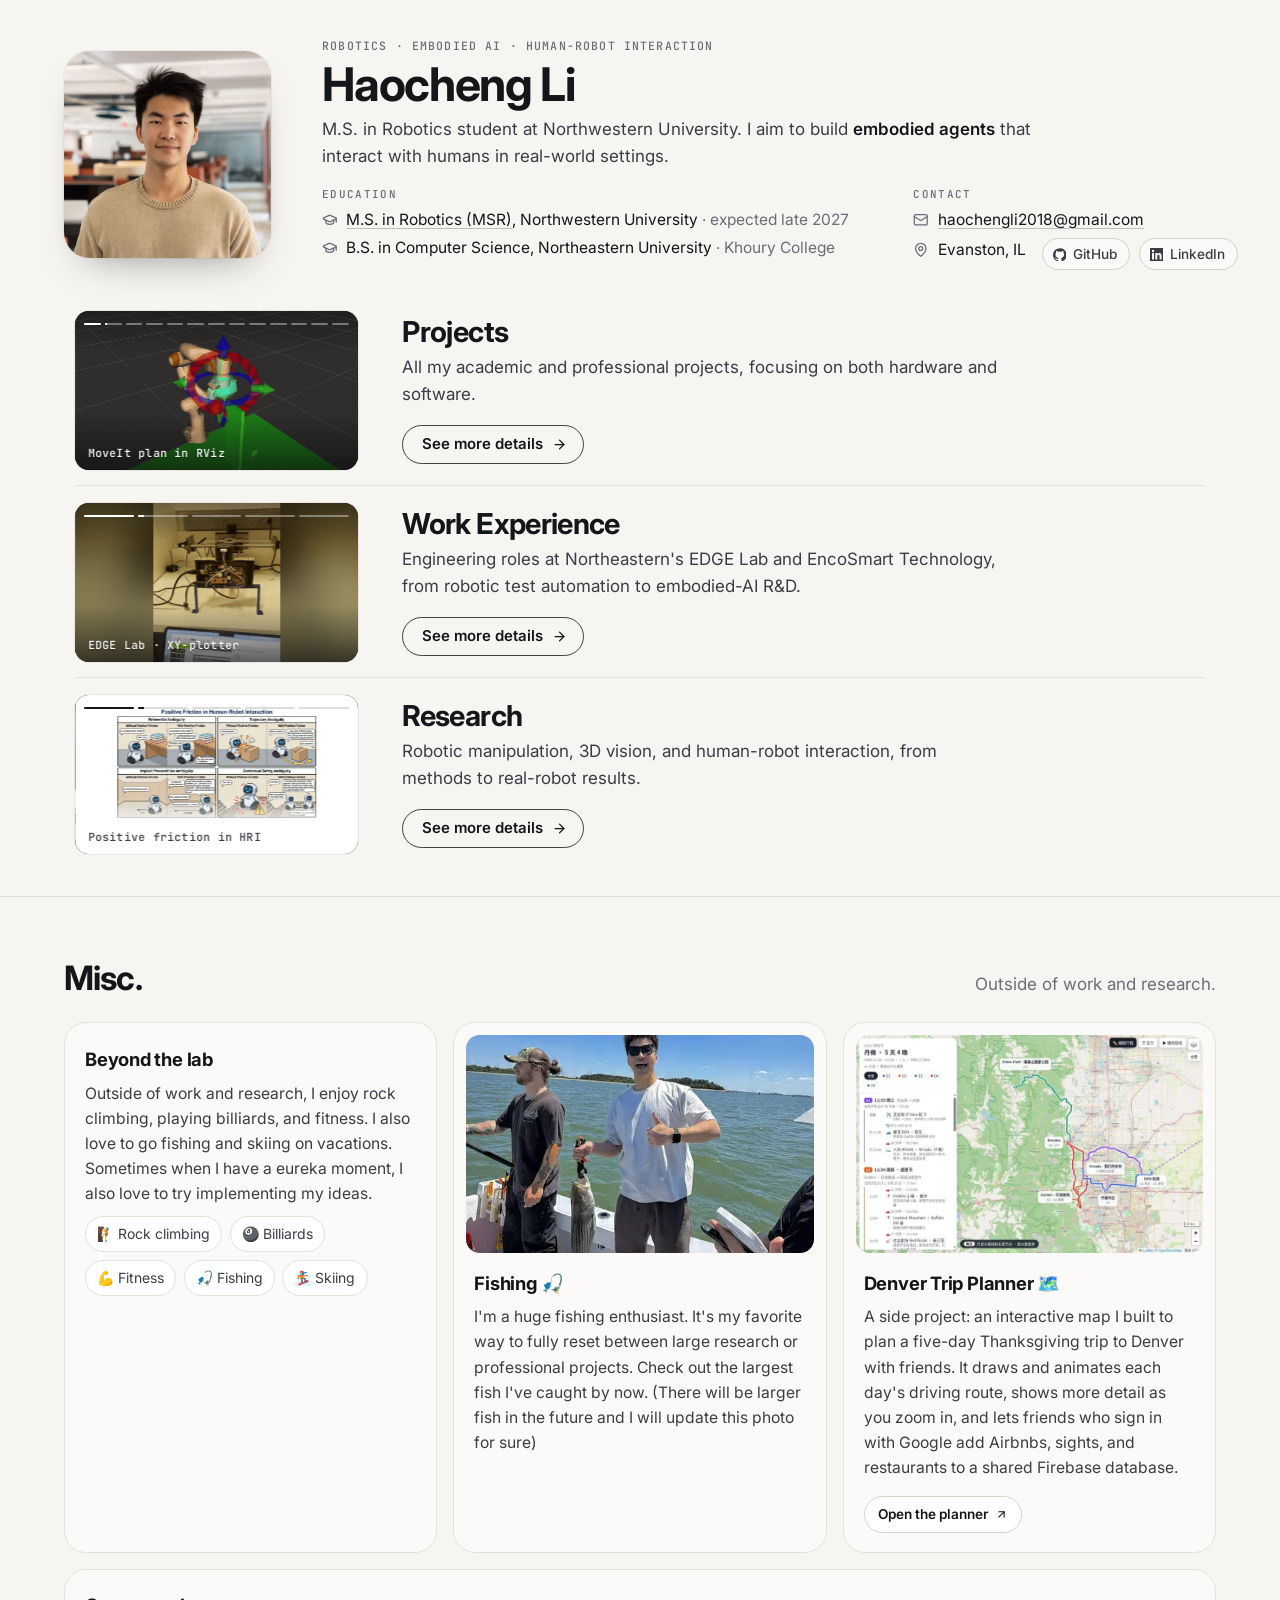
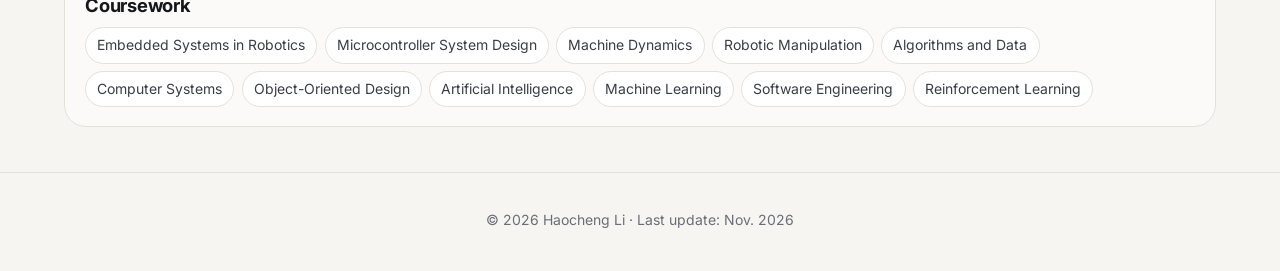
==== commit eb2f8815: "Give the flipping and balancing robot entries summaries The HW3 flipping robot and CE346 balancing r" ====
--- a/index.html
+++ b/index.html
@@ -15,7 +15,7 @@
   <link rel="preconnect" href="https://fonts.googleapis.com">
   <link rel="preconnect" href="https://fonts.gstatic.com" crossorigin>
   <link rel="stylesheet" href="https://fonts.googleapis.com/css2?family=Inter:opsz,wght@14..32,400..700&amp;family=JetBrains+Mono:wght@500&amp;display=swap">
-  <link rel="stylesheet" href="css/site.css?v=20261111b">
+  <link rel="stylesheet" href="css/site.css?v=20261115">
   <script>document.documentElement.classList.add('js');</script>
 </head>
 
@@ -337,14 +337,21 @@
               <div class="entry-body">
                 <p class="entry-meta">ME450 Embedded Systems in Robotics · Homework 3, individual part · Nov 2026</p>
                 <h3>Flipping Differential-Drive Robot in Gazebo</h3>
-                <ul class="points">
-                  <li>Modeled a differential-drive robot in <b>URDF/xacro</b>: a box body with two wheels at the front and frictionless casters on both its top and bottom, so it can drive either way up. Dimensions and masses load from a YAML file, and the inertias are computed from them.</li>
-                  <li>Built a <b>Gazebo</b> world in SDF with Jersey barriers, cardboard boxes, a person, and other Gazebo Fuel models.</li>
-                  <li>Drove the wheels with Gazebo's <b>DiffDrive</b> plugin and bridged <code>/cmd_vel</code>, <code>/odom</code>, <code>/tf</code>, <code>/joint_states</code>, and <code>/clock</code> to ROS&nbsp;2 with <code>ros_gz_bridge</code>, loaded into the same component container as the Gazebo server.</li>
-                  <li>Wrote a <code>flip</code> node that starts once odometry appears and reverses the commanded velocity on a fixed period (3&nbsp;m/s every 2&nbsp;s of sim time by default). Each reversal brakes hard enough to flip the robot over its axle, so it drives back and forth along a line.</li>
-                  <li>One launch file starts Gazebo and its GUI, the bridge, <code>robot_state_publisher</code>, and RViz, then spawns the robot and starts the flip node.</li>
-                </ul>
-                <ul class="tags"><li>ROS 2</li><li>Gazebo</li><li>ros_gz_bridge</li><li>URDF / xacro</li><li>SDF</li><li>rclpy</li></ul>
+                <div class="views">
+                  <div class="view view--summary">
+                    <p>A simulated robot that never turns around. Every two seconds it throws itself into reverse so hard that it flips over its own axle, then keeps driving on its other side. I designed the robot so it can drive either way up, built its world in the Gazebo simulator, and wrote the program that times the flips.</p>
+                  </div>
+                  <div class="view view--tech">
+                    <ul class="points">
+                      <li>Modeled a differential-drive robot in <b>URDF/xacro</b>: a box body with two wheels at the front and frictionless casters on both its top and bottom, so it can drive either way up. Dimensions and masses load from a YAML file, and the inertias are computed from them.</li>
+                      <li>Built a <b>Gazebo</b> world in SDF with Jersey barriers, cardboard boxes, a person, and other Gazebo Fuel models.</li>
+                      <li>Drove the wheels with Gazebo's <b>DiffDrive</b> plugin and bridged <code>/cmd_vel</code>, <code>/odom</code>, <code>/tf</code>, <code>/joint_states</code>, and <code>/clock</code> to ROS&nbsp;2 with <code>ros_gz_bridge</code>, loaded into the same component container as the Gazebo server.</li>
+                      <li>Wrote a <code>flip</code> node that starts once odometry appears and reverses the commanded velocity on a fixed period (3&nbsp;m/s every 2&nbsp;s of sim time by default). Each reversal brakes hard enough to flip the robot over its axle, so it drives back and forth along a line.</li>
+                      <li>One launch file starts Gazebo and its GUI, the bridge, <code>robot_state_publisher</code>, and RViz, then spawns the robot and starts the flip node.</li>
+                    </ul>
+                    <ul class="tags"><li>ROS 2</li><li>Gazebo</li><li>ros_gz_bridge</li><li>URDF / xacro</li><li>SDF</li><li>rclpy</li></ul>
+                  </div>
+                </div>
               </div>
             </article>
 
@@ -429,13 +436,20 @@
               <div class="entry-body">
                 <p class="entry-meta">CE346 Microcontroller System Design · Final project · In progress · Nov 2026</p>
                 <h3>Two-Wheeled Self-Balancing Robot</h3>
-                <p>Our team's final project, built around a micro:bit v2. So far we have finished the mechanical design.</p>
-                <ul class="points">
-                  <li>Designed the chassis in <b>Onshape</b>: four 3D-printable decks stacked on built-in standoffs above the wheel axle, plus an L-bracket that holds a 1.69" LCD as the robot's face.</li>
-                  <li>Laid out the real parts from their vendor CAD models: Pololu micro metal gearmotors with encoders and 42×19&nbsp;mm wheels, a DRV8833 motor driver, an MPU-6050 IMU, the micro:bit on a Qwiic breakout, and two 4×AA battery packs.</li>
-                  <li>Balanced the mass in the model: each part carries its datasheet mass, and a <b>FeatureScript</b> feature sizes a 21&nbsp;g steel counterweight so the center of mass sits directly above the axle (73.5&nbsp;mm up, 470&nbsp;g in total).</li>
-                </ul>
-                <ul class="tags"><li>Onshape</li><li>FeatureScript</li><li>CAD</li><li>3D printing</li><li>micro:bit v2</li></ul>
+                <div class="views">
+                  <div class="view view--summary">
+                    <p>Our team is building a two-wheeled robot that balances itself upright, like a tiny Segway, run by a BBC micro:bit. So far we have finished the mechanical design: a stack of 3D-printable decks that carries the motors, sensors, batteries, and a small screen for a face, weighted so its center of mass sits right above the wheels.</p>
+                  </div>
+                  <div class="view view--tech">
+                    <p>Our team's final project, built around a micro:bit v2. So far we have finished the mechanical design.</p>
+                    <ul class="points">
+                      <li>Designed the chassis in <b>Onshape</b>: four 3D-printable decks stacked on built-in standoffs above the wheel axle, plus an L-bracket that holds a 1.69" LCD as the robot's face.</li>
+                      <li>Laid out the real parts from their vendor CAD models: Pololu micro metal gearmotors with encoders and 42×19&nbsp;mm wheels, a DRV8833 motor driver, an MPU-6050 IMU, the micro:bit on a Qwiic breakout, and two 4×AA battery packs.</li>
+                      <li>Balanced the mass in the model: each part carries its datasheet mass, and a <b>FeatureScript</b> feature sizes a 21&nbsp;g steel counterweight so the center of mass sits directly above the axle (73.5&nbsp;mm up, 470&nbsp;g in total).</li>
+                    </ul>
+                    <ul class="tags"><li>Onshape</li><li>FeatureScript</li><li>CAD</li><li>3D printing</li><li>micro:bit v2</li></ul>
+                  </div>
+                </div>
               </div>
             </article>
 
@@ -907,7 +921,7 @@
     </div>
   </section>
 
-  <script src="js/site.js?v=20261111b"></script>
+  <script src="js/site.js?v=20261115"></script>
 
   <footer class="site-footer">
     <div class="wrap">
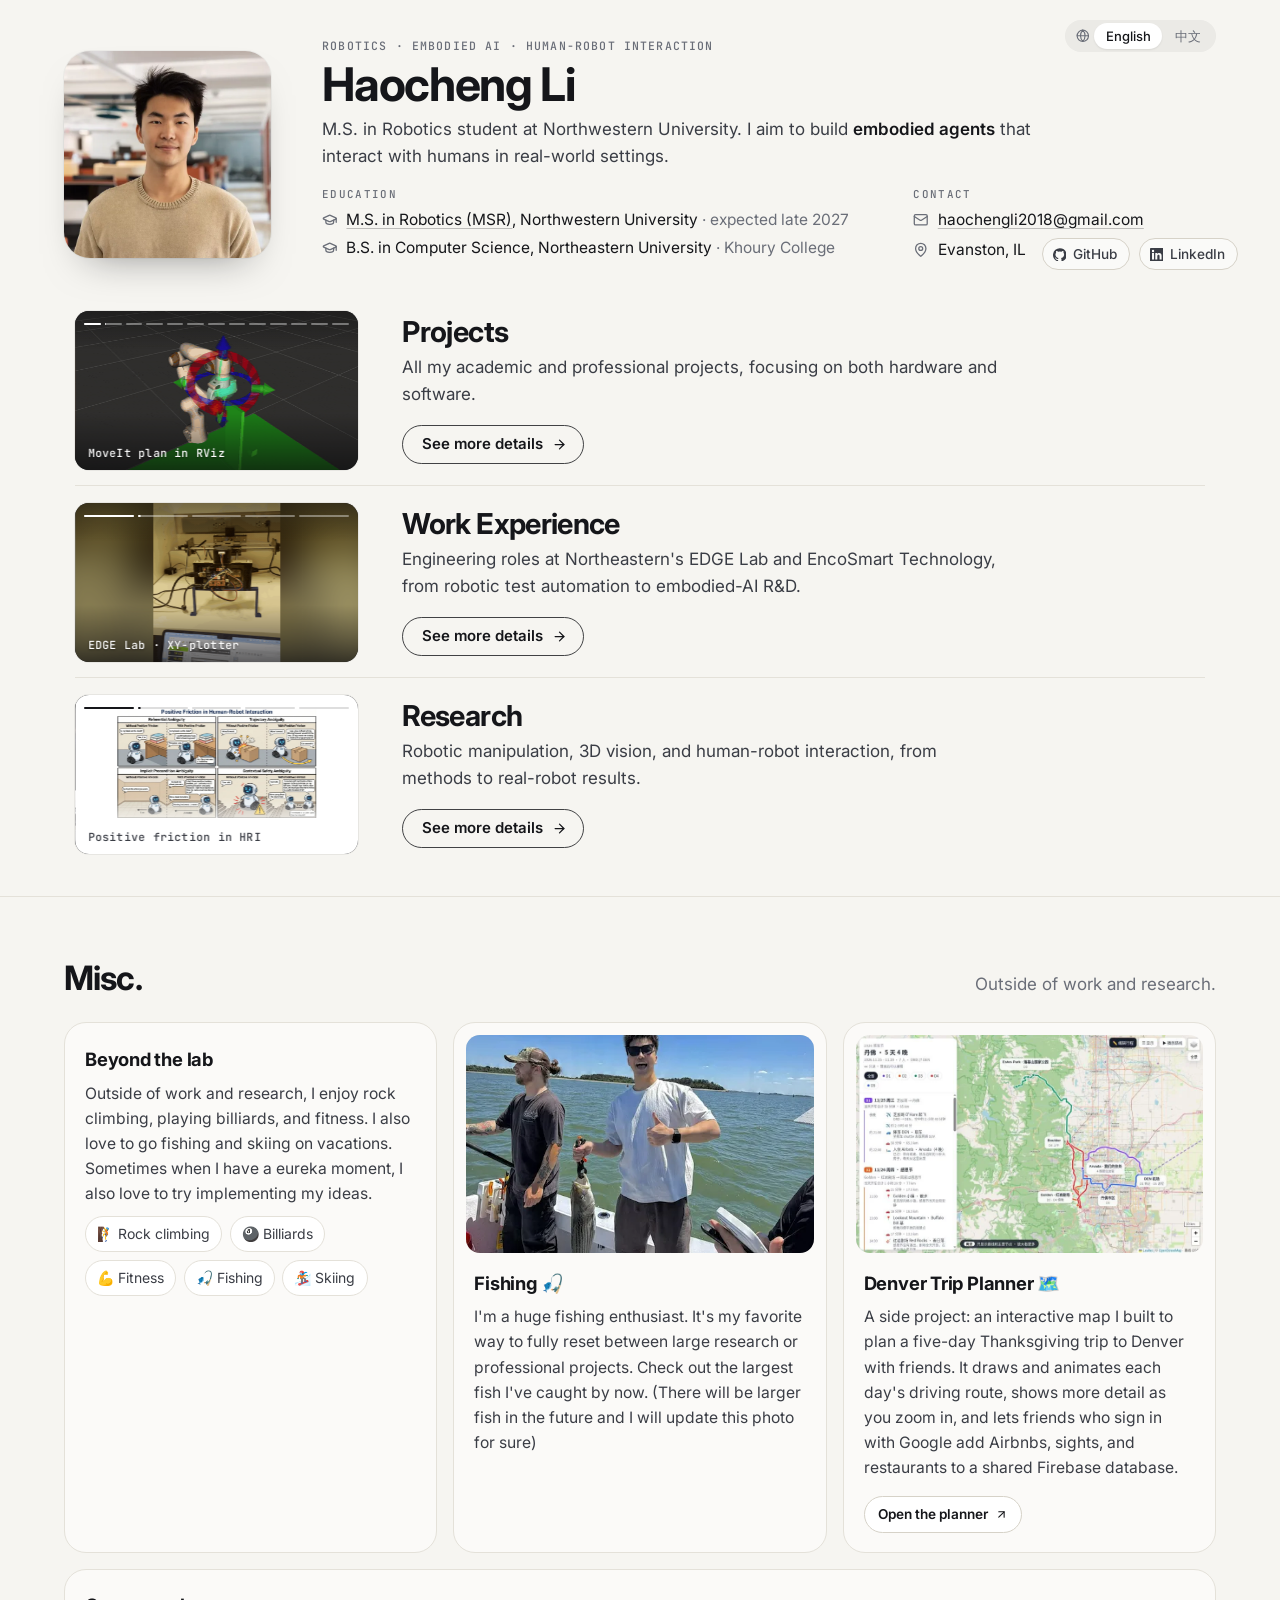
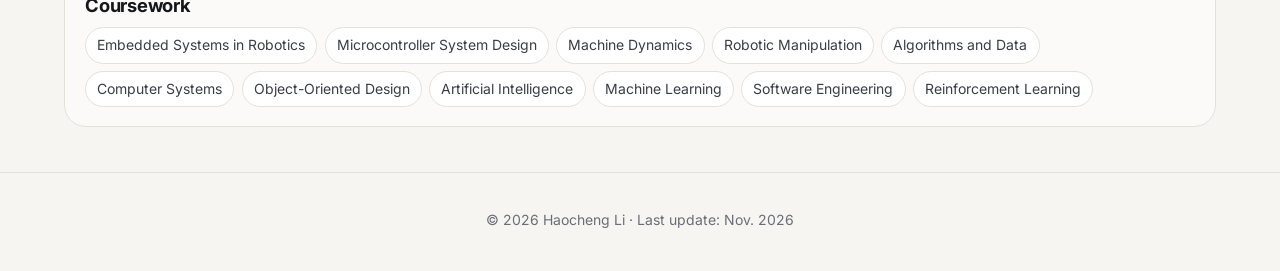
==== commit 86b8b894: "Add an English / 中文 language switch with a full Chinese translation Every visible string on the home" ====
--- a/index.html
+++ b/index.html
@@ -15,8 +15,15 @@
   <link rel="preconnect" href="https://fonts.googleapis.com">
   <link rel="preconnect" href="https://fonts.gstatic.com" crossorigin>
   <link rel="stylesheet" href="https://fonts.googleapis.com/css2?family=Inter:opsz,wght@14..32,400..700&amp;family=JetBrains+Mono:wght@500&amp;display=swap">
-  <link rel="stylesheet" href="css/site.css?v=20261115">
-  <script>document.documentElement.classList.add('js');</script>
+  <link rel="stylesheet" href="css/site.css?v=20261115b">
+  <script>
+    (function (d) {
+      d.classList.add('js');
+      var l = null;
+      try { l = new URLSearchParams(location.search).get('lang') || localStorage.getItem('lang'); } catch (e) {}
+      if (l === 'zh') { d.classList.add('is-zh'); d.lang = 'zh-CN'; }
+    })(document.documentElement);
+  </script>
 </head>
 
 <body id="top">
@@ -28,34 +35,40 @@
     <symbol id="i-arrow-left" viewBox="0 0 24 24"><path d="m12 19-7-7 7-7"/><path d="M19 12H5"/></symbol>
     <symbol id="i-external" viewBox="0 0 24 24"><path d="M7 7h10v10"/><path d="M7 17 17 7"/></symbol>
     <symbol id="i-chevron-down" viewBox="0 0 24 24"><path d="m6 9 6 6 6-6"/></symbol>
+    <symbol id="i-globe" viewBox="0 0 24 24"><circle cx="12" cy="12" r="10"/><path d="M12 2a14.5 14.5 0 0 0 0 20 14.5 14.5 0 0 0 0-20"/><path d="M2 12h20"/></symbol>
     <symbol id="i-github" viewBox="0 0 24 24"><path d="M12 .3a12 12 0 0 0-3.8 23.38c.6.12.83-.26.83-.57L9 21.07c-3.34.72-4.04-1.61-4.04-1.61-.55-1.39-1.34-1.76-1.34-1.76-1.08-.74.09-.73.09-.73 1.2.09 1.84 1.24 1.84 1.24 1.07 1.83 2.8 1.3 3.49 1 .1-.78.42-1.31.76-1.61-2.67-.3-5.47-1.33-5.47-5.93 0-1.31.47-2.38 1.24-3.22-.14-.3-.54-1.52.1-3.18 0 0 1-.32 3.3 1.23a11.5 11.5 0 0 1 6 0c2.28-1.55 3.29-1.23 3.29-1.23.64 1.66.24 2.88.12 3.18a4.65 4.65 0 0 1 1.23 3.22c0 4.61-2.8 5.63-5.48 5.92.42.36.81 1.1.81 2.22l-.01 3.29c0 .31.2.69.82.57A12 12 0 0 0 12 .3"/></symbol>
     <symbol id="i-linkedin" viewBox="0 0 24 24"><path d="M20.45 20.45h-3.56v-5.57c0-1.33-.02-3.04-1.85-3.04-1.85 0-2.14 1.45-2.14 2.94v5.67H9.35V9h3.41v1.56h.05c.48-.9 1.64-1.85 3.37-1.85 3.6 0 4.27 2.37 4.27 5.46v6.28zM5.34 7.43a2.06 2.06 0 1 1 0-4.13 2.06 2.06 0 0 1 0 4.13zM7.12 20.45H3.56V9h3.56v11.45zM22.22 0H1.77C.79 0 0 .77 0 1.73v20.54C0 23.23.79 24 1.77 24h20.45c.98 0 1.78-.77 1.78-1.73V1.73C24 .77 23.2 0 22.22 0z"/></symbol>
   </svg>
 
-  <a class="skip" href="#main">Skip to content</a>
+  <a class="skip" href="#main"><span class="en">Skip to content</span><span class="zh">跳到正文</span></a>
 
   <!-- ===================== Hero: top third ===================== -->
   <header class="hero site-header">
+    <div class="lang-switch lang-switch--hero" role="group" aria-label="Language" data-zh-aria-label="语言">
+      <svg class="i" aria-hidden="true"><use href="#i-globe"/></svg>
+      <button type="button" data-lang="en" lang="en" aria-pressed="true">English</button>
+      <button type="button" data-lang="zh" lang="zh-CN" aria-pressed="false">中文</button>
+    </div>
     <div class="wrap hero-grid">
-      <img class="portrait" src="images/misc/profile.webp" width="560" height="560" alt="Portrait of Haocheng Li" fetchpriority="high">
+      <img class="portrait" src="images/misc/profile.webp" width="560" height="560" alt="Portrait of Haocheng Li" data-zh-alt="Haocheng Li 的个人照片" fetchpriority="high">
       <div class="hero-info">
-        <p class="eyebrow">Robotics · Embodied AI · Human-Robot Interaction</p>
+        <p class="eyebrow"><span class="en">Robotics · Embodied AI · Human-Robot Interaction</span><span class="zh">机器人 · 具身智能 · 人机交互</span></p>
         <h1>Haocheng Li</h1>
-        <p class="hero-lede">M.S. in Robotics student at Northwestern University. I aim to build <strong>embodied agents</strong> that interact with humans in real-world settings.</p>
+        <p class="hero-lede"><span class="en">M.S. in Robotics student at Northwestern University. I aim to build <strong>embodied agents</strong> that interact with humans in real-world settings.</span><span class="zh">美国西北大学机器人学硕士在读，致力于打造能在真实环境中与人交互的<strong>具身智能体</strong>。</span></p>
         <div class="hero-facts">
           <div>
-            <p class="fact-label">Education</p>
+            <p class="fact-label"><span class="en">Education</span><span class="zh">教育背景</span></p>
             <ul class="facts">
-              <li><svg class="i" aria-hidden="true"><use href="#i-cap"/></svg><span><a href="https://www.mccormick.northwestern.edu/robotics/" target="_blank" rel="noopener">M.S. in Robotics (MSR)</a>, Northwestern University <span class="muted">· expected late 2027</span></span></li>
-              <li><svg class="i" aria-hidden="true"><use href="#i-cap"/></svg><span>B.S. in Computer Science, Northeastern University <span class="muted">· Khoury College</span></span></li>
+              <li><svg class="i" aria-hidden="true"><use href="#i-cap"/></svg><span><span class="en"><a href="https://www.mccormick.northwestern.edu/robotics/" target="_blank" rel="noopener">M.S. in Robotics (MSR)</a>, Northwestern University <span class="muted">· expected late 2027</span></span><span class="zh"><a href="https://www.mccormick.northwestern.edu/robotics/" target="_blank" rel="noopener">机器人学硕士（MSR）</a>，美国西北大学 <span class="muted">· 预计 2027 年底毕业</span></span></span></li>
+              <li><svg class="i" aria-hidden="true"><use href="#i-cap"/></svg><span><span class="en">B.S. in Computer Science, Northeastern University <span class="muted">· Khoury College</span></span><span class="zh">计算机科学学士，美国东北大学 <span class="muted">· Khoury 计算机学院</span></span></span></li>
             </ul>
           </div>
           <div>
-            <p class="fact-label">Contact</p>
+            <p class="fact-label"><span class="en">Contact</span><span class="zh">联系方式</span></p>
             <ul class="facts">
               <li><svg class="i" aria-hidden="true"><use href="#i-mail"/></svg><a href="mailto:haochengli2018@gmail.com">haochengli2018@gmail.com</a></li>
               <li class="socials">
-                <span class="loc"><svg class="i" aria-hidden="true"><use href="#i-pin"/></svg>Evanston, IL</span>
+                <span class="loc"><svg class="i" aria-hidden="true"><use href="#i-pin"/></svg><span class="en">Evanston, IL</span><span class="zh">美国伊利诺伊州埃文斯顿</span></span>
                 <a class="social" href="https://github.com/AdamLi111/" target="_blank" rel="noopener"><svg class="i i--fill" aria-hidden="true"><use href="#i-github"/></svg>GitHub</a>
                 <a class="social" href="https://www.linkedin.com/in/haocheng-li-aug27/" target="_blank" rel="noopener"><svg class="i i--fill" aria-hidden="true"><use href="#i-linkedin"/></svg>LinkedIn</a>
               </li>
@@ -68,145 +81,145 @@
 
   <main id="main">
     <!-- ===================== Hub: lower two thirds ===================== -->
-    <section class="hub wrap" aria-label="Explore">
+    <section class="hub wrap" aria-label="Explore" data-zh-aria-label="浏览">
 
       <!-- Projects -->
       <article class="hub-card" data-sheet="projects">
-        <div class="reel" data-reel role="region" aria-label="Project demos">
+        <div class="reel" data-reel role="region" aria-label="Project demos" data-zh-aria-label="项目演示">
           <div class="reel-track">
             <figure class="slide slide--fit" data-target="p-franka">
               <img class="slide-bg" src="images/projects/franka_real-poster.webp" alt="" aria-hidden="true" decoding="async">
-              <img class="slide-img" src="images/projects/franka_real-poster.webp" data-gif="images/projects/franka_real.gif" width="540" height="676" alt="Real Franka arm carrying a block past an obstacle" decoding="async">
-              <figcaption>Franka pick-and-place</figcaption>
+              <img class="slide-img" src="images/projects/franka_real-poster.webp" data-gif="images/projects/franka_real.gif" width="540" height="676" alt="Real Franka arm carrying a block past an obstacle" data-zh-alt="真实的 Franka 机械臂携带方块绕过障碍物" decoding="async">
+              <figcaption><span class="en">Franka pick-and-place</span><span class="zh">Franka 抓取与放置</span></figcaption>
             </figure>
             <figure class="slide" data-target="p-franka">
-              <img class="slide-img" src="images/projects/franka_rviz-poster.webp" data-gif="images/projects/franka_rviz.gif" width="760" height="542" alt="MoveIt motion plan executing in RViz" loading="lazy" decoding="async">
-              <figcaption>MoveIt plan in RViz</figcaption>
+              <img class="slide-img" src="images/projects/franka_rviz-poster.webp" data-gif="images/projects/franka_rviz.gif" width="760" height="542" alt="MoveIt motion plan executing in RViz" data-zh-alt="在 RViz 中执行的 MoveIt 运动规划" loading="lazy" decoding="async">
+              <figcaption><span class="en">MoveIt plan in RViz</span><span class="zh">RViz 中的 MoveIt 规划</span></figcaption>
             </figure>
             <figure class="slide" data-target="p-flip">
-              <img class="slide-img" src="images/projects/flipbot-poster.webp" data-gif="images/projects/flipbot.gif" width="480" height="270" alt="Differential-drive robot flipping over in a Gazebo world" loading="lazy" decoding="async">
-              <figcaption>Flipping diff-drive robot</figcaption>
+              <img class="slide-img" src="images/projects/flipbot-poster.webp" data-gif="images/projects/flipbot.gif" width="480" height="270" alt="Differential-drive robot flipping over in a Gazebo world" data-zh-alt="差速驱动机器人在 Gazebo 场景中翻转" loading="lazy" decoding="async">
+              <figcaption><span class="en">Flipping diff-drive robot</span><span class="zh">会翻转的差速机器人</span></figcaption>
             </figure>
             <figure class="slide slide--fit" data-target="p-brickbot">
               <img class="slide-bg" src="images/projects/brickbot-poster.webp" alt="" aria-hidden="true" loading="lazy" decoding="async">
-              <img class="slide-img" src="images/projects/brickbot-poster.webp" data-gif="images/projects/brickbot.gif" width="456" height="588" alt="Unicycle robot catching a falling brick in RViz" loading="lazy" decoding="async">
-              <figcaption>Brickbot catching a brick</figcaption>
+              <img class="slide-img" src="images/projects/brickbot-poster.webp" data-gif="images/projects/brickbot.gif" width="456" height="588" alt="Unicycle robot catching a falling brick in RViz" data-zh-alt="独轮机器人在 RViz 中接住下落的砖块" loading="lazy" decoding="async">
+              <figcaption><span class="en">Brickbot catching a brick</span><span class="zh">Brickbot 接砖块</span></figcaption>
             </figure>
             <figure class="slide slide--fit" data-target="p-turtle">
               <img class="slide-bg" src="images/projects/turtlesim-poster.webp" alt="" aria-hidden="true" loading="lazy" decoding="async">
-              <img class="slide-img" src="images/projects/turtlesim-poster.webp" data-gif="images/projects/turtlesim.gif" width="496" height="540" alt="TurtleSim turtle tracing a loop of waypoints" loading="lazy" decoding="async">
-              <figcaption>TurtleSim waypoint follower</figcaption>
+              <img class="slide-img" src="images/projects/turtlesim-poster.webp" data-gif="images/projects/turtlesim.gif" width="496" height="540" alt="TurtleSim turtle tracing a loop of waypoints" data-zh-alt="TurtleSim 小海龟沿航点绕圈行驶" loading="lazy" decoding="async">
+              <figcaption><span class="en">TurtleSim waypoint follower</span><span class="zh">TurtleSim 航点跟随</span></figcaption>
             </figure>
             <figure class="slide slide--paper" data-target="p-balance">
-              <img class="slide-img" src="images/projects/balancebot_cad.webp" width="1040" height="1300" alt="CAD model of the two-wheeled self-balancing robot" loading="lazy" decoding="async">
-              <figcaption>Balancing robot · CAD design</figcaption>
+              <img class="slide-img" src="images/projects/balancebot_cad.webp" width="1040" height="1300" alt="CAD model of the two-wheeled self-balancing robot" data-zh-alt="两轮自平衡机器人的 CAD 模型" loading="lazy" decoding="async">
+              <figcaption><span class="en">Balancing robot · CAD design</span><span class="zh">自平衡机器人 · CAD 设计</span></figcaption>
             </figure>
             <figure class="slide slide--fit" data-target="p-ce346">
-              <img class="slide-img" src="images/projects/ce346_led-poster.webp" data-gif="images/projects/ce346_led.gif" width="640" height="400" alt="5x5 LED matrix spelling out text" loading="lazy" decoding="async">
-              <figcaption>CE346 LED-matrix firmware</figcaption>
+              <img class="slide-img" src="images/projects/ce346_led-poster.webp" data-gif="images/projects/ce346_led.gif" width="640" height="400" alt="5x5 LED matrix spelling out text" data-zh-alt="5×5 LED 点阵显示文字" loading="lazy" decoding="async">
+              <figcaption><span class="en">CE346 LED-matrix firmware</span><span class="zh">CE346 LED 点阵固件</span></figcaption>
             </figure>
             <figure class="slide slide--paper" data-target="p-imagepipe">
-              <img class="slide-img" src="images/projects/imagepipe.webp" width="1200" height="676" alt="ImagePipe photo-processing pipeline" loading="lazy" decoding="async">
+              <img class="slide-img" src="images/projects/imagepipe.webp" width="1200" height="676" alt="ImagePipe photo-processing pipeline" data-zh-alt="ImagePipe 照片处理流程" loading="lazy" decoding="async">
               <figcaption>ImagePipe</figcaption>
             </figure>
             <figure class="slide slide--fit" data-target="p-annealing">
               <img class="slide-bg" src="images/projects/gridgame-poster.webp" alt="" aria-hidden="true" loading="lazy" decoding="async">
-              <img class="slide-img" src="images/projects/gridgame-poster.webp" data-gif="images/projects/gridgame.gif" width="242" height="272" alt="Simulated-annealing agent coloring a grid" loading="lazy" decoding="async">
-              <figcaption>Simulated-annealing agent</figcaption>
+              <img class="slide-img" src="images/projects/gridgame-poster.webp" data-gif="images/projects/gridgame.gif" width="242" height="272" alt="Simulated-annealing agent coloring a grid" data-zh-alt="模拟退火智能体为网格着色" loading="lazy" decoding="async">
+              <figcaption><span class="en">Simulated-annealing agent</span><span class="zh">模拟退火智能体</span></figcaption>
             </figure>
             <figure class="slide slide--fit" data-target="p-qlearning">
               <img class="slide-bg" src="images/projects/escape_castle-poster.webp" alt="" aria-hidden="true" loading="lazy" decoding="async">
-              <img class="slide-img" src="images/projects/escape_castle-poster.webp" data-gif="images/projects/escape_castle.gif" width="600" height="868" alt="Q-learning agent escaping a castle grid" loading="lazy" decoding="async">
-              <figcaption>Q-learning agent</figcaption>
+              <img class="slide-img" src="images/projects/escape_castle-poster.webp" data-gif="images/projects/escape_castle.gif" width="600" height="868" alt="Q-learning agent escaping a castle grid" data-zh-alt="Q-learning 智能体逃离城堡网格" loading="lazy" decoding="async">
+              <figcaption><span class="en">Q-learning agent</span><span class="zh">Q-learning 智能体</span></figcaption>
             </figure>
             <figure class="slide slide--paper" data-target="p-pytorch">
-              <img class="slide-img" src="images/projects/training_losses.webp" width="1200" height="500" alt="Training-loss curves for feedforward and convolutional networks" loading="lazy" decoding="async">
-              <figcaption>PyTorch image classifiers</figcaption>
+              <img class="slide-img" src="images/projects/training_losses.webp" width="1200" height="500" alt="Training-loss curves for feedforward and convolutional networks" data-zh-alt="前馈网络与卷积网络的训练损失曲线" loading="lazy" decoding="async">
+              <figcaption><span class="en">PyTorch image classifiers</span><span class="zh">PyTorch 图像分类器</span></figcaption>
             </figure>
             <figure class="slide slide--paper" data-target="p-planner">
-              <img class="slide-img" src="images/projects/plannersystem.webp" width="1200" height="482" alt="Weekly planner system interface and MVC architecture" loading="lazy" decoding="async">
-              <figcaption>Weekly planner system</figcaption>
+              <img class="slide-img" src="images/projects/plannersystem.webp" width="1200" height="482" alt="Weekly planner system interface and MVC architecture" data-zh-alt="周计划系统界面与 MVC 架构" loading="lazy" decoding="async">
+              <figcaption><span class="en">Weekly planner system</span><span class="zh">周计划系统</span></figcaption>
             </figure>
             <figure class="slide slide--paper" data-target="p-stats">
-              <img class="slide-img" src="images/projects/tuition_project.webp" width="900" height="844" alt="University statistics radar charts and regression plot" loading="lazy" decoding="async">
-              <figcaption>University statistics analysis</figcaption>
+              <img class="slide-img" src="images/projects/tuition_project.webp" width="900" height="844" alt="University statistics radar charts and regression plot" data-zh-alt="大学统计分析的雷达图与回归图" loading="lazy" decoding="async">
+              <figcaption><span class="en">University statistics analysis</span><span class="zh">大学数据统计分析</span></figcaption>
             </figure>
           </div>
         </div>
         <div class="hub-text">
-          <h2>Projects</h2>
-          <p class="desc">All my academic and professional projects, focusing on both hardware and software.</p>
-          <a class="btn" href="#projects" data-open="projects">See more details<svg class="i" aria-hidden="true"><use href="#i-arrow-right"/></svg></a>
+          <h2><span class="en">Projects</span><span class="zh">项目</span></h2>
+          <p class="desc"><span class="en">All my academic and professional projects, focusing on both hardware and software.</span><span class="zh">我的全部学术与职业项目，兼顾硬件与软件。</span></p>
+          <a class="btn" href="#projects" data-open="projects"><span class="en">See more details</span><span class="zh">查看详情</span><svg class="i" aria-hidden="true"><use href="#i-arrow-right"/></svg></a>
         </div>
       </article>
 
       <!-- Work -->
       <article class="hub-card" data-sheet="work">
-        <div class="reel" data-reel role="region" aria-label="Work demos">
+        <div class="reel" data-reel role="region" aria-label="Work demos" data-zh-aria-label="工作演示">
           <div class="reel-track">
             <figure class="slide slide--fit" data-target="w-learm">
               <img class="slide-bg" src="images/work/learm-poster.webp" alt="" aria-hidden="true" decoding="async">
-              <img class="slide-img" src="images/work/learm-poster.webp" data-gif="images/work/learm.gif" width="540" height="676" alt="6-DOF robotic arm pressing buttons on a smart speaker" decoding="async">
-              <figcaption>EDGE Lab · LeArm automation</figcaption>
+              <img class="slide-img" src="images/work/learm-poster.webp" data-gif="images/work/learm.gif" width="540" height="676" alt="6-DOF robotic arm pressing buttons on a smart speaker" data-zh-alt="六自由度机械臂按压智能音箱的按钮" decoding="async">
+              <figcaption><span class="en">EDGE Lab · LeArm automation</span><span class="zh">EDGE 实验室 · LeArm 自动化</span></figcaption>
             </figure>
             <figure class="slide slide--fit" data-target="w-plotter">
               <img class="slide-bg" src="images/work/xy_plotter-poster.webp" alt="" aria-hidden="true" loading="lazy" decoding="async">
-              <img class="slide-img" src="images/work/xy_plotter-poster.webp" data-gif="images/work/xy_plotter.gif" width="540" height="676" alt="CoreXY plotter moving under G-code control" loading="lazy" decoding="async">
-              <figcaption>EDGE Lab · XY-plotter</figcaption>
+              <img class="slide-img" src="images/work/xy_plotter-poster.webp" data-gif="images/work/xy_plotter.gif" width="540" height="676" alt="CoreXY plotter moving under G-code control" data-zh-alt="CoreXY 绘图仪在 G-code 控制下运动" loading="lazy" decoding="async">
+              <figcaption><span class="en">EDGE Lab · XY-plotter</span><span class="zh">EDGE 实验室 · XY 绘图仪</span></figcaption>
             </figure>
             <figure class="slide slide--fit" data-target="w-sphere">
               <img class="slide-bg" src="images/work/sphere_testbed-poster.webp" alt="" aria-hidden="true" loading="lazy" decoding="async">
-              <img class="slide-img" src="images/work/sphere_testbed-poster.webp" width="540" height="720" alt="SPHERE testbed cabinet with robot arm, smart speaker, camera and XY-plotter" loading="lazy" decoding="async">
-              <figcaption>EDGE Lab · SPHERE testbed</figcaption>
+              <img class="slide-img" src="images/work/sphere_testbed-poster.webp" width="540" height="720" alt="SPHERE testbed cabinet with robot arm, smart speaker, camera and XY-plotter" data-zh-alt="装有机械臂、智能音箱、摄像头和 XY 绘图仪的 SPHERE 测试平台机柜" loading="lazy" decoding="async">
+              <figcaption><span class="en">EDGE Lab · SPHERE testbed</span><span class="zh">EDGE 实验室 · SPHERE 测试平台</span></figcaption>
             </figure>
             <figure class="slide slide--fit" data-target="w-embodied">
               <img class="slide-bg" src="images/work/progem_featurefield-poster.webp" alt="" aria-hidden="true" loading="lazy" decoding="async">
-              <img class="slide-img" src="images/work/progem_featurefield-poster.webp" data-gif="images/work/progem_featurefield.gif" width="600" height="600" alt="Point-cloud feature field of a robot workspace" loading="lazy" decoding="async">
-              <figcaption>EncoSmart · feature field</figcaption>
+              <img class="slide-img" src="images/work/progem_featurefield-poster.webp" data-gif="images/work/progem_featurefield.gif" width="600" height="600" alt="Point-cloud feature field of a robot workspace" data-zh-alt="机器人工作空间的点云特征场" loading="lazy" decoding="async">
+              <figcaption><span class="en">EncoSmart · feature field</span><span class="zh">EncoSmart · 特征场</span></figcaption>
             </figure>
             <figure class="slide" data-target="w-embodied">
-              <img class="slide-img" src="images/work/sim_open_drawer-poster.webp" data-gif="images/work/sim_open_drawer.gif" width="760" height="426" alt="Simulated Franka arm opening a drawer" loading="lazy" decoding="async">
-              <figcaption>EncoSmart · open-drawer rollout</figcaption>
+              <img class="slide-img" src="images/work/sim_open_drawer-poster.webp" data-gif="images/work/sim_open_drawer.gif" width="760" height="426" alt="Simulated Franka arm opening a drawer" data-zh-alt="仿真中的 Franka 机械臂拉开抽屉" loading="lazy" decoding="async">
+              <figcaption><span class="en">EncoSmart · open-drawer rollout</span><span class="zh">EncoSmart · 开抽屉策略演示</span></figcaption>
             </figure>
           </div>
         </div>
         <div class="hub-text">
-          <h2>Work Experience</h2>
-          <p class="desc">Engineering roles at Northeastern's EDGE Lab and EncoSmart Technology, from robotic test automation to embodied-AI R&amp;D.</p>
-          <a class="btn" href="#work" data-open="work">See more details<svg class="i" aria-hidden="true"><use href="#i-arrow-right"/></svg></a>
+          <h2><span class="en">Work Experience</span><span class="zh">工作经历</span></h2>
+          <p class="desc"><span class="en">Engineering roles at Northeastern's EDGE Lab and EncoSmart Technology, from robotic test automation to embodied-AI R&amp;D.</span><span class="zh">在美国东北大学 EDGE 实验室与 EncoSmart Technology 的工程经历，从机器人测试自动化到具身智能研发。</span></p>
+          <a class="btn" href="#work" data-open="work"><span class="en">See more details</span><span class="zh">查看详情</span><svg class="i" aria-hidden="true"><use href="#i-arrow-right"/></svg></a>
         </div>
       </article>
 
       <!-- Research -->
       <article class="hub-card" data-sheet="research">
-        <div class="reel" data-reel role="region" aria-label="Research figures and demos">
+        <div class="reel" data-reel role="region" aria-label="Research figures and demos" data-zh-aria-label="研究图示与演示">
           <div class="reel-track">
             <figure class="slide" data-target="r-sage">
-              <img class="slide-img" src="images/research/sage-poster.webp" data-gif="images/research/sage.gif" width="800" height="450" alt="UR robot arm with a wrist fisheye camera executing a multi-stage task" decoding="async">
-              <figcaption>SAGE · real-robot rollout</figcaption>
+              <img class="slide-img" src="images/research/sage-poster.webp" data-gif="images/research/sage.gif" width="800" height="450" alt="UR robot arm with a wrist fisheye camera executing a multi-stage task" data-zh-alt="装有腕部鱼眼相机的 UR 机械臂执行多阶段任务" decoding="async">
+              <figcaption><span class="en">SAGE · real-robot rollout</span><span class="zh">SAGE · 真机演示</span></figcaption>
             </figure>
             <figure class="slide slide--paper" data-target="r-friction">
-              <img class="slide-img" src="images/research/misty.webp" width="1400" height="764" alt="Four ambiguity scenarios for positive friction in human-robot interaction" loading="lazy" decoding="async">
-              <figcaption>Positive friction in HRI</figcaption>
+              <img class="slide-img" src="images/research/misty.webp" width="1400" height="764" alt="Four ambiguity scenarios for positive friction in human-robot interaction" data-zh-alt="人机交互中“积极摩擦”的四种歧义场景" loading="lazy" decoding="async">
+              <figcaption><span class="en">Positive friction in HRI</span><span class="zh">人机交互中的积极摩擦</span></figcaption>
             </figure>
             <figure class="slide" data-target="r-progem">
-              <img class="slide-img" src="images/research/progem-poster.webp" data-gif="images/research/progem.gif" width="800" height="450" alt="Robot arm opening a drawer and placing objects" loading="lazy" decoding="async">
-              <figcaption>ProGEM · multi-task manipulation</figcaption>
+              <img class="slide-img" src="images/research/progem-poster.webp" data-gif="images/research/progem.gif" width="800" height="450" alt="Robot arm opening a drawer and placing objects" data-zh-alt="机械臂拉开抽屉并放置物体" loading="lazy" decoding="async">
+              <figcaption><span class="en">ProGEM · multi-task manipulation</span><span class="zh">ProGEM · 多任务操作</span></figcaption>
             </figure>
             <figure class="slide slide--paper" data-target="r-sage">
-              <img class="slide-img" src="images/research/sage_pipeline.webp" width="1264" height="870" alt="SAGE state-aware policy framework" loading="lazy" decoding="async">
-              <figcaption>SAGE · framework</figcaption>
+              <img class="slide-img" src="images/research/sage_pipeline.webp" width="1264" height="870" alt="SAGE state-aware policy framework" data-zh-alt="SAGE 状态感知策略框架" loading="lazy" decoding="async">
+              <figcaption><span class="en">SAGE · framework</span><span class="zh">SAGE · 框架</span></figcaption>
             </figure>
             <figure class="slide slide--paper" data-target="r-progem">
-              <img class="slide-img" src="images/research/progem_pipeline.webp" width="699" height="284" alt="ProGEM feature-field distillation pipeline" loading="lazy" decoding="async">
-              <figcaption>ProGEM · pipeline</figcaption>
+              <img class="slide-img" src="images/research/progem_pipeline.webp" width="699" height="284" alt="ProGEM feature-field distillation pipeline" data-zh-alt="ProGEM 特征场蒸馏流程" loading="lazy" decoding="async">
+              <figcaption><span class="en">ProGEM · pipeline</span><span class="zh">ProGEM · 流程</span></figcaption>
             </figure>
           </div>
         </div>
         <div class="hub-text">
-          <h2>Research</h2>
-          <p class="desc">Robotic manipulation, 3D vision, and human-robot interaction, from methods to real-robot results.</p>
-          <a class="btn" href="#research" data-open="research">See more details<svg class="i" aria-hidden="true"><use href="#i-arrow-right"/></svg></a>
+          <h2><span class="en">Research</span><span class="zh">研究</span></h2>
+          <p class="desc"><span class="en">Robotic manipulation, 3D vision, and human-robot interaction, from methods to real-robot results.</span><span class="zh">机器人操作、三维视觉与人机交互，从方法研究到真机验证。</span></p>
+          <a class="btn" href="#research" data-open="research"><span class="en">See more details</span><span class="zh">查看详情</span><svg class="i" aria-hidden="true"><use href="#i-arrow-right"/></svg></a>
         </div>
       </article>
     </section>
@@ -215,32 +228,32 @@
     <section class="misc" id="misc" aria-labelledby="misc-title">
       <div class="wrap">
         <div class="section-head">
-          <h2 id="misc-title">Misc.</h2>
-          <p>Outside of work and research.</p>
+          <h2 id="misc-title"><span class="en">Misc.</span><span class="zh">其他</span></h2>
+          <p><span class="en">Outside of work and research.</span><span class="zh">工作与研究之外。</span></p>
         </div>
         <div class="misc-grid">
           <article class="misc-card misc-card--text misc-card--about">
             <div class="body">
-              <h3>Beyond the lab</h3>
-              <p>Outside of work and research, I enjoy rock climbing, playing billiards, and fitness. I also love to go fishing and skiing on vacations. Sometimes when I have a eureka moment, I also love to try implementing my ideas.</p>
-              <ul class="chips" aria-label="Hobbies">
-                <li>🧗 Rock climbing</li><li>🎱 Billiards</li><li>💪 Fitness</li><li>🎣 Fishing</li><li>🏂 Skiing</li>
+              <h3><span class="en">Beyond the lab</span><span class="zh">实验室之外</span></h3>
+              <p><span class="en">Outside of work and research, I enjoy rock climbing, playing billiards, and fitness. I also love to go fishing and skiing on vacations. Sometimes when I have a eureka moment, I also love to try implementing my ideas.</span><span class="zh">工作和研究之外，我喜欢攀岩、打台球和健身，假期则爱去钓鱼和滑雪。偶尔灵光一现时，我也喜欢动手把想法做出来。</span></p>
+              <ul class="chips" aria-label="Hobbies" data-zh-aria-label="爱好">
+                <li><span class="en">🧗 Rock climbing</span><span class="zh">🧗 攀岩</span></li><li><span class="en">🎱 Billiards</span><span class="zh">🎱 台球</span></li><li><span class="en">💪 Fitness</span><span class="zh">💪 健身</span></li><li><span class="en">🎣 Fishing</span><span class="zh">🎣 钓鱼</span></li><li><span class="en">🏂 Skiing</span><span class="zh">🏂 滑雪</span></li>
               </ul>
             </div>
           </article>
           <article class="misc-card">
-            <div class="thumb"><img src="images/misc/fishing.webp" width="508" height="516" alt="Haocheng holding a striped bass on a boat" loading="lazy" decoding="async" style="object-position: 60% 40%"></div>
+            <div class="thumb"><img src="images/misc/fishing.webp" width="508" height="516" alt="Haocheng holding a striped bass on a boat" data-zh-alt="Haocheng 在船上手捧一条条纹鲈鱼" loading="lazy" decoding="async" style="object-position: 60% 40%"></div>
             <div class="body">
-              <h3>Fishing 🎣</h3>
-              <p>I'm a huge fishing enthusiast. It's my favorite way to fully reset between large research or professional projects. Check out the largest fish I've caught by now. (There will be larger fish in the future and I will update this photo for sure)</p>
+              <h3><span class="en">Fishing 🎣</span><span class="zh">钓鱼 🎣</span></h3>
+              <p><span class="en">I'm a huge fishing enthusiast. It's my favorite way to fully reset between large research or professional projects. Check out the largest fish I've caught by now. (There will be larger fish in the future and I will update this photo for sure)</span><span class="zh">我是个狂热的钓鱼爱好者。在大型研究或工作项目之间，钓鱼是我彻底放松、重新充电的最好方式。这是我目前钓到的最大的一条鱼。（以后一定会钓到更大的，到时候我肯定会更新这张照片）</span></p>
             </div>
           </article>
           <article class="misc-card">
             <a class="thumb" href="https://adamli111.github.io/denver-trip/" target="_blank" rel="noopener" tabindex="-1" aria-hidden="true"><img src="images/misc/denver_trip.webp" width="800" height="500" alt="" loading="lazy" decoding="async"></a>
             <div class="body">
-              <h3>Denver Trip Planner 🗺️</h3>
-              <p>A side project: an interactive map I built to plan a five-day Thanksgiving trip to Denver with friends. It draws and animates each day's driving route, shows more detail as you zoom in, and lets friends who sign in with Google add Airbnbs, sights, and restaurants to a shared Firebase database.</p>
-              <div class="links"><a class="link-btn" href="https://adamli111.github.io/denver-trip/" target="_blank" rel="noopener">Open the planner<svg class="i" aria-hidden="true"><use href="#i-external"/></svg></a></div>
+              <h3><span class="en">Denver Trip Planner 🗺️</span><span class="zh">丹佛旅行规划 🗺️</span></h3>
+              <p><span class="en">A side project: an interactive map I built to plan a five-day Thanksgiving trip to Denver with friends. It draws and animates each day's driving route, shows more detail as you zoom in, and lets friends who sign in with Google add Airbnbs, sights, and restaurants to a shared Firebase database.</span><span class="zh">一个业余项目：我为和朋友们的五天感恩节丹佛之旅做的交互式地图。它会绘制并动态演示每天的驾车路线，放大时显示更多细节；朋友们用 Google 账号登录后，还能把 Airbnb 民宿、景点和餐厅添加到共享的 Firebase 数据库中。</span></p>
+              <div class="links"><a class="link-btn" href="https://adamli111.github.io/denver-trip/" target="_blank" rel="noopener"><span class="en">Open the planner</span><span class="zh">打开规划器</span><svg class="i" aria-hidden="true"><use href="#i-external"/></svg></a></div>
             </div>
           </article>
           <!-- MBTI card hidden for now; remove the comment markers to show it again.
@@ -254,9 +267,9 @@
           -->
           <article class="misc-card misc-card--text misc-card--wide">
             <div class="body">
-              <h3>Coursework</h3>
-              <ul class="chips" aria-label="Coursework">
-                <li>Embedded Systems in Robotics</li><li>Microcontroller System Design</li><li>Machine Dynamics</li><li>Robotic Manipulation</li><li>Algorithms and Data</li><li>Computer Systems</li><li>Object-Oriented Design</li><li>Artificial Intelligence</li><li>Machine Learning</li><li>Software Engineering</li><li>Reinforcement Learning</li>
+              <h3><span class="en">Coursework</span><span class="zh">课程</span></h3>
+              <ul class="chips" aria-label="Coursework" data-zh-aria-label="课程">
+                <li><span class="en">Embedded Systems in Robotics</span><span class="zh">机器人嵌入式系统</span></li><li><span class="en">Microcontroller System Design</span><span class="zh">微控制器系统设计</span></li><li><span class="en">Machine Dynamics</span><span class="zh">机械动力学</span></li><li><span class="en">Robotic Manipulation</span><span class="zh">机器人操作</span></li><li><span class="en">Algorithms and Data</span><span class="zh">算法与数据</span></li><li><span class="en">Computer Systems</span><span class="zh">计算机系统</span></li><li><span class="en">Object-Oriented Design</span><span class="zh">面向对象设计</span></li><li><span class="en">Artificial Intelligence</span><span class="zh">人工智能</span></li><li><span class="en">Machine Learning</span><span class="zh">机器学习</span></li><li><span class="en">Software Engineering</span><span class="zh">软件工程</span></li><li><span class="en">Reinforcement Learning</span><span class="zh">强化学习</span></li>
               </ul>
             </div>
           </article>
@@ -274,52 +287,57 @@
     <div class="sheet-scroll">
       <div class="sheet-inner">
         <div class="sheet-bar">
-          <a class="sheet-back" href="#top" data-close><svg class="i" aria-hidden="true"><use href="#i-arrow-left"/></svg>Home</a>
-          <nav class="sheet-tabs" aria-label="Sections">
-            <a href="#projects" data-switch="projects" aria-current="page">Projects</a>
-            <a href="#work" data-switch="work">Work Experience</a>
-            <a href="#research" data-switch="research">Research</a>
+          <a class="sheet-back" href="#top" data-close><svg class="i" aria-hidden="true"><use href="#i-arrow-left"/></svg><span class="en">Home</span><span class="zh">首页</span></a>
+          <nav class="sheet-tabs" aria-label="Sections" data-zh-aria-label="栏目">
+            <a href="#projects" data-switch="projects" aria-current="page"><span class="en">Projects</span><span class="zh">项目</span></a>
+            <a href="#work" data-switch="work"><span class="en">Work Experience</span><span class="zh">工作经历</span></a>
+            <a href="#research" data-switch="research"><span class="en">Research</span><span class="zh">研究</span></a>
           </nav>
+          <div class="lang-switch" role="group" aria-label="Language" data-zh-aria-label="语言">
+            <svg class="i" aria-hidden="true"><use href="#i-globe"/></svg>
+            <button type="button" data-lang="en" lang="en" aria-pressed="true">English</button>
+            <button type="button" data-lang="zh" lang="zh-CN" aria-pressed="false">中文</button>
+          </div>
         </div>
         <div class="wrap">
           <header class="sheet-head">
-            <p class="eyebrow">Projects</p>
-            <h2 id="projects-title" tabindex="-1">Projects</h2>
-            <p class="lede">All my academic and professional projects, focusing on both hardware and software: bare-metal firmware, ROS&nbsp;2 robots, computer-vision products, and learning agents.</p>
+            <p class="eyebrow"><span class="en">Projects</span><span class="zh">项目</span></p>
+            <h2 id="projects-title" tabindex="-1"><span class="en">Projects</span><span class="zh">项目</span></h2>
+            <p class="lede"><span class="en">All my academic and professional projects, focusing on both hardware and software: bare-metal firmware, ROS&nbsp;2 robots, computer-vision products, and learning agents.</span><span class="zh">我的全部学术与职业项目，兼顾硬件与软件：裸机固件、ROS&nbsp;2 机器人、计算机视觉产品，以及学习型智能体。</span></p>
             <ul class="jump">
-              <li><a href="#g-robotics" data-jump="g-robotics">Robotics &amp; embedded systems</a></li>
-              <li><a href="#g-professional" data-jump="g-professional">Professional</a></li>
-              <li><a href="#g-ai" data-jump="g-ai">AI &amp; software</a></li>
+              <li><a href="#g-robotics" data-jump="g-robotics"><span class="en">Robotics &amp; embedded systems</span><span class="zh">机器人与嵌入式系统</span></a></li>
+              <li><a href="#g-professional" data-jump="g-professional"><span class="en">Professional</span><span class="zh">职业项目</span></a></li>
+              <li><a href="#g-ai" data-jump="g-ai"><span class="en">AI &amp; software</span><span class="zh">AI 与软件</span></a></li>
             </ul>
           </header>
 
           <div class="sheet-body">
-            <h3 class="group-title" id="g-robotics">Robotics &amp; embedded systems · Northwestern University</h3>
+            <h3 class="group-title" id="g-robotics"><span class="en">Robotics &amp; embedded systems · Northwestern University</span><span class="zh">机器人与嵌入式系统 · 美国西北大学</span></h3>
 
             <article class="entry" id="p-franka">
               <div class="entry-media">
                 <figure class="media media--portrait has-gif">
-                  <img src="images/projects/franka_real-poster.webp" data-gif="images/projects/franka_real.gif" width="368" height="460" alt="Real Franka arm grasping a block and carrying it past a book obstacle" loading="lazy" decoding="async">
-                  <figcaption>Pick-and-place on the real Franka in the lab (1.5× speed).</figcaption>
+                  <img src="images/projects/franka_real-poster.webp" data-gif="images/projects/franka_real.gif" width="368" height="460" alt="Real Franka arm grasping a block and carrying it past a book obstacle" data-zh-alt="真实的 Franka 机械臂抓起方块，并携带它绕过作为障碍物的书" loading="lazy" decoding="async">
+                  <figcaption><span class="en">Pick-and-place on the real Franka in the lab (1.5× speed).</span><span class="zh">在实验室的真实 Franka 机械臂上完成抓取与放置（1.5 倍速）。</span></figcaption>
                 </figure>
                 <figure class="media has-gif">
-                  <img src="images/projects/franka_rviz-poster.webp" data-gif="images/projects/franka_rviz.gif" width="560" height="400" alt="RViz view of the planned and executed Franka trajectory" loading="lazy" decoding="async">
-                  <figcaption>The same task with mock hardware, visualized in RViz (2× speed).</figcaption>
-                </figure>
-              </div>
-              <div class="entry-body">
-                <p class="entry-meta">ME450 Embedded Systems in Robotics · Homework 3 · Nov 2026 · Team of 4</p>
-                <h3>Franka Pick-and-Place with MoveIt&nbsp;2</h3>
-                <div class="views">
-                  <div class="view view--summary">
-                    <p>Our team of four taught a Franka robot arm to pick up an object, carry it around an obstacle, and set it down on its own. I worked on the Python library that lets the arm plan safe, collision-free movements, and we ran the task both in simulation and on the real robot in the lab.</p>
-                  </div>
-                  <div class="view view--tech">
-                    <ul class="points">
-                      <li>Built <code>franka_package</code>, a Python library that wraps MoveIt's <b>move_group</b> ROS&nbsp;2 interfaces for the Franka arm: motion planning, the planning scene, robot state (FK/IK), and the gripper.</li>
-                      <li>Co-developed the <b>MotionPlanner</b> module: reworked it to talk to <code>move_group</code> directly instead of MoveItPy, and implemented planning to joint configurations, end-effector poses, <b>Cartesian paths</b>, and named SRDF configurations, plus trajectory execution.</li>
-                      <li>A <code>pick_node</code> exposes a <code>/pick</code> service that loads the table, object, and obstacle into the planning scene, then grasps the object, attaches it to the hand, carries it past the obstacle, and releases it.</li>
-                      <li>Ran the task both in simulation (mock hardware) and on the <b>real robot</b>, and wrote an integration test that moves the arm from pose A to pose B.</li>
+                  <img src="images/projects/franka_rviz-poster.webp" data-gif="images/projects/franka_rviz.gif" width="560" height="400" alt="RViz view of the planned and executed Franka trajectory" data-zh-alt="RViz 中显示的 Franka 规划与执行轨迹" loading="lazy" decoding="async">
+                  <figcaption><span class="en">The same task with mock hardware, visualized in RViz (2× speed).</span><span class="zh">同一任务在模拟硬件上运行，并在 RViz 中可视化（2 倍速）。</span></figcaption>
+                </figure>
+              </div>
+              <div class="entry-body">
+                <p class="entry-meta"><span class="en">ME450 Embedded Systems in Robotics · Homework 3 · Nov 2026 · Team of 4</span><span class="zh">ME450 机器人嵌入式系统 · 作业 3 · 2026 年 11 月 · 4 人团队</span></p>
+                <h3><span class="en">Franka Pick-and-Place with MoveIt&nbsp;2</span><span class="zh">基于 MoveIt&nbsp;2 的 Franka 抓取与放置</span></h3>
+                <div class="views">
+                  <div class="view view--summary">
+                    <p><span class="en">Our team of four taught a Franka robot arm to pick up an object, carry it around an obstacle, and set it down on its own. I worked on the Python library that lets the arm plan safe, collision-free movements, and we ran the task both in simulation and on the real robot in the lab.</span><span class="zh">我们四人团队让一台 Franka 机械臂自主完成抓取物体、绕过障碍物搬运并放下的任务。我参与开发了让机械臂规划安全、无碰撞动作的 Python 库；我们在仿真环境和实验室的真实机器人上都完成了这项任务。</span></p>
+                  </div>
+                  <div class="view view--tech">
+                    <ul class="points">
+                      <li><span class="en">Built <code>franka_package</code>, a Python library that wraps MoveIt's <b>move_group</b> ROS&nbsp;2 interfaces for the Franka arm: motion planning, the planning scene, robot state (FK/IK), and the gripper.</span><span class="zh">构建了 <code>franka_package</code>：一个封装 MoveIt <b>move_group</b> ROS&nbsp;2 接口的 Franka 机械臂 Python 库，涵盖运动规划、规划场景、机器人状态（正/逆运动学）和夹爪控制。</span></li>
+                      <li><span class="en">Co-developed the <b>MotionPlanner</b> module: reworked it to talk to <code>move_group</code> directly instead of MoveItPy, and implemented planning to joint configurations, end-effector poses, <b>Cartesian paths</b>, and named SRDF configurations, plus trajectory execution.</span><span class="zh">共同开发了 <b>MotionPlanner</b> 模块：将其改为直接与 <code>move_group</code> 通信而不再经由 MoveItPy，并实现了到关节构型、末端执行器位姿、<b>笛卡尔路径</b>和 SRDF 命名构型的规划，以及轨迹执行。</span></li>
+                      <li><span class="en">A <code>pick_node</code> exposes a <code>/pick</code> service that loads the table, object, and obstacle into the planning scene, then grasps the object, attaches it to the hand, carries it past the obstacle, and releases it.</span><span class="zh"><code>pick_node</code> 提供 <code>/pick</code> 服务：先把桌面、物体和障碍物加载进规划场景，再抓取物体、将其附着到手爪上、搬运绕过障碍物并释放。</span></li>
+                      <li><span class="en">Ran the task both in simulation (mock hardware) and on the <b>real robot</b>, and wrote an integration test that moves the arm from pose A to pose B.</span><span class="zh">在仿真（模拟硬件）和<b>真实机器人</b>上都运行了该任务，并编写了让机械臂从位姿 A 移动到位姿 B 的集成测试。</span></li>
                     </ul>
                     <ul class="tags"><li>ROS 2</li><li>MoveIt 2</li><li>Python</li><li>Franka Emika</li><li>pytest</li></ul>
                   </div>
@@ -330,24 +348,24 @@
             <article class="entry" id="p-flip">
               <div class="entry-media">
                 <figure class="media has-gif">
-                  <img src="images/projects/flipbot-poster.webp" data-gif="images/projects/flipbot.gif" width="480" height="270" alt="Blue differential-drive robot driving back and forth between Jersey barriers and cardboard boxes, flipping over at each reversal" loading="lazy" decoding="async">
-                  <figcaption>In Gazebo, the robot flips over at every reversal instead of turning around.</figcaption>
-                </figure>
-              </div>
-              <div class="entry-body">
-                <p class="entry-meta">ME450 Embedded Systems in Robotics · Homework 3, individual part · Nov 2026</p>
-                <h3>Flipping Differential-Drive Robot in Gazebo</h3>
-                <div class="views">
-                  <div class="view view--summary">
-                    <p>A simulated robot that never turns around. Every two seconds it throws itself into reverse so hard that it flips over its own axle, then keeps driving on its other side. I designed the robot so it can drive either way up, built its world in the Gazebo simulator, and wrote the program that times the flips.</p>
-                  </div>
-                  <div class="view view--tech">
-                    <ul class="points">
-                      <li>Modeled a differential-drive robot in <b>URDF/xacro</b>: a box body with two wheels at the front and frictionless casters on both its top and bottom, so it can drive either way up. Dimensions and masses load from a YAML file, and the inertias are computed from them.</li>
-                      <li>Built a <b>Gazebo</b> world in SDF with Jersey barriers, cardboard boxes, a person, and other Gazebo Fuel models.</li>
-                      <li>Drove the wheels with Gazebo's <b>DiffDrive</b> plugin and bridged <code>/cmd_vel</code>, <code>/odom</code>, <code>/tf</code>, <code>/joint_states</code>, and <code>/clock</code> to ROS&nbsp;2 with <code>ros_gz_bridge</code>, loaded into the same component container as the Gazebo server.</li>
-                      <li>Wrote a <code>flip</code> node that starts once odometry appears and reverses the commanded velocity on a fixed period (3&nbsp;m/s every 2&nbsp;s of sim time by default). Each reversal brakes hard enough to flip the robot over its axle, so it drives back and forth along a line.</li>
-                      <li>One launch file starts Gazebo and its GUI, the bridge, <code>robot_state_publisher</code>, and RViz, then spawns the robot and starts the flip node.</li>
+                  <img src="images/projects/flipbot-poster.webp" data-gif="images/projects/flipbot.gif" width="480" height="270" alt="Blue differential-drive robot driving back and forth between Jersey barriers and cardboard boxes, flipping over at each reversal" data-zh-alt="蓝色差速驱动机器人在混凝土隔离墩和纸箱之间来回行驶，每次换向时都会翻转" loading="lazy" decoding="async">
+                  <figcaption><span class="en">In Gazebo, the robot flips over at every reversal instead of turning around.</span><span class="zh">在 Gazebo 中，机器人每次换向都会直接翻转，而不是掉头。</span></figcaption>
+                </figure>
+              </div>
+              <div class="entry-body">
+                <p class="entry-meta"><span class="en">ME450 Embedded Systems in Robotics · Homework 3, individual part · Nov 2026</span><span class="zh">ME450 机器人嵌入式系统 · 作业 3 个人部分 · 2026 年 11 月</span></p>
+                <h3><span class="en">Flipping Differential-Drive Robot in Gazebo</span><span class="zh">Gazebo 中的翻转差速驱动机器人</span></h3>
+                <div class="views">
+                  <div class="view view--summary">
+                    <p><span class="en">A simulated robot that never turns around. Every two seconds it throws itself into reverse so hard that it flips over its own axle, then keeps driving on its other side. I designed the robot so it can drive either way up, built its world in the Gazebo simulator, and wrote the program that times the flips.</span><span class="zh">一台从不掉头的仿真机器人：每隔两秒，它就猛地倒车，力道大到绕着自己的车轴翻转过去，然后用另一面着地继续行驶。我设计了这台正反两面都能行驶的机器人，在 Gazebo 仿真器中搭建了它的场景，并编写了控制翻转时机的程序。</span></p>
+                  </div>
+                  <div class="view view--tech">
+                    <ul class="points">
+                      <li><span class="en">Modeled a differential-drive robot in <b>URDF/xacro</b>: a box body with two wheels at the front and frictionless casters on both its top and bottom, so it can drive either way up. Dimensions and masses load from a YAML file, and the inertias are computed from them.</span><span class="zh">用 <b>URDF/xacro</b> 建模了一台差速驱动机器人：箱形车身，前部两个车轮，顶部和底部都装有无摩擦万向轮，因此正反两面都能行驶。尺寸和质量从 YAML 文件读取，惯量据此计算。</span></li>
+                      <li><span class="en">Built a <b>Gazebo</b> world in SDF with Jersey barriers, cardboard boxes, a person, and other Gazebo Fuel models.</span><span class="zh">用 SDF 搭建了 <b>Gazebo</b> 场景，包含混凝土隔离墩、纸箱、行人以及其他 Gazebo Fuel 模型。</span></li>
+                      <li><span class="en">Drove the wheels with Gazebo's <b>DiffDrive</b> plugin and bridged <code>/cmd_vel</code>, <code>/odom</code>, <code>/tf</code>, <code>/joint_states</code>, and <code>/clock</code> to ROS&nbsp;2 with <code>ros_gz_bridge</code>, loaded into the same component container as the Gazebo server.</span><span class="zh">使用 Gazebo 的 <b>DiffDrive</b> 插件驱动车轮，并通过 <code>ros_gz_bridge</code> 将 <code>/cmd_vel</code>、<code>/odom</code>、<code>/tf</code>、<code>/joint_states</code> 和 <code>/clock</code> 桥接到 ROS&nbsp;2；该桥接与 Gazebo 服务器加载在同一个组件容器中。</span></li>
+                      <li><span class="en">Wrote a <code>flip</code> node that starts once odometry appears and reverses the commanded velocity on a fixed period (3&nbsp;m/s every 2&nbsp;s of sim time by default). Each reversal brakes hard enough to flip the robot over its axle, so it drives back and forth along a line.</span><span class="zh">编写了 <code>flip</code> 节点：检测到里程计数据后启动，按固定周期反转指令速度（默认每 2&nbsp;s 仿真时间反转一次，速度 3&nbsp;m/s）。每次反转的制动都足以让机器人绕车轴翻转，因此它会沿一条直线来回行驶。</span></li>
+                      <li><span class="en">One launch file starts Gazebo and its GUI, the bridge, <code>robot_state_publisher</code>, and RViz, then spawns the robot and starts the flip node.</span><span class="zh">一个 launch 文件即可启动 Gazebo 及其 GUI、桥接、<code>robot_state_publisher</code> 和 RViz，然后生成机器人并启动翻转节点。</span></li>
                     </ul>
                     <ul class="tags"><li>ROS 2</li><li>Gazebo</li><li>ros_gz_bridge</li><li>URDF / xacro</li><li>SDF</li><li>rclpy</li></ul>
                   </div>
@@ -358,34 +376,34 @@
             <article class="entry" id="p-brickbot">
               <div class="entry-media">
                 <figure class="media media--portrait has-gif">
-                  <img src="images/projects/brickbot-poster.webp" data-gif="images/projects/brickbot.gif" width="456" height="588" alt="Unicycle robot driving under a falling brick and catching it on its platform" loading="lazy" decoding="async">
-                  <figcaption>Catching a brick dropped within range.</figcaption>
+                  <img src="images/projects/brickbot-poster.webp" data-gif="images/projects/brickbot.gif" width="456" height="588" alt="Unicycle robot driving under a falling brick and catching it on its platform" data-zh-alt="独轮机器人驶到下落的砖块下方，用平台接住它" loading="lazy" decoding="async">
+                  <figcaption><span class="en">Catching a brick dropped within range.</span><span class="zh">接住在可达范围内落下的砖块。</span></figcaption>
                 </figure>
                 <div class="media-row">
                   <figure class="media">
-                    <img src="images/projects/brickbot_unreachable.webp" width="441" height="478" alt="RViz showing an Unreachable marker above a brick" loading="lazy" decoding="async">
-                    <figcaption>Out of reach: the catcher flags it.</figcaption>
+                    <img src="images/projects/brickbot_unreachable.webp" width="441" height="478" alt="RViz showing an Unreachable marker above a brick" data-zh-alt="RViz 中砖块上方显示“Unreachable”（不可达）标记" loading="lazy" decoding="async">
+                    <figcaption><span class="en">Out of reach: the catcher flags it.</span><span class="zh">超出范围：catcher 节点会将其标记出来。</span></figcaption>
                   </figure>
                   <figure class="media">
-                    <img src="images/projects/brickbot_big_robot.webp" width="518" height="588" alt="Larger robot model loaded from a YAML config" loading="lazy" decoding="async">
-                    <figcaption>Robot size set from YAML.</figcaption>
+                    <img src="images/projects/brickbot_big_robot.webp" width="518" height="588" alt="Larger robot model loaded from a YAML config" data-zh-alt="从 YAML 配置加载的更大的机器人模型" loading="lazy" decoding="async">
+                    <figcaption><span class="en">Robot size set from YAML.</span><span class="zh">机器人尺寸由 YAML 设置。</span></figcaption>
                   </figure>
                 </div>
               </div>
               <div class="entry-body">
-                <p class="entry-meta">ME450 Embedded Systems in Robotics · Homework 2 · Oct 2026</p>
-                <h3>Brickbot: A Unicycle Robot That Catches Falling Bricks</h3>
-                <div class="views">
-                  <div class="view view--summary">
-                    <p>A simulated one-wheeled robot that catches bricks falling from the sky. When a brick drops, the robot works out whether it can get underneath in time. If it can, it races over, catches the brick on its platform, and tilts to slide it off; if not, it flags the brick as out of reach.</p>
-                  </div>
-                  <div class="view view--tech">
-                    <ul class="points">
-                      <li>Built a ROS&nbsp;2 simulation of a single-wheel robot with a tilting platform, modeled in <b>URDF/xacro</b> and visualized in <b>RViz</b>.</li>
-                      <li>Wrote a <code>simulation</code> node that acts as fake hardware: it integrates the robot and brick physics (free fall and frictionless sliding), publishes joint states and markers, broadcasts <b>TF</b> frames, and offers <code>place</code> and <code>drop</code> services.</li>
-                      <li>Implemented a <code>control</code> node that computes <b>wheel odometry</b> from joint states and drives to a <code>goal_pose</code>, slowing down as it approaches.</li>
-                      <li>The <code>catcher</code> node compares the brick's <b>fall time</b> with the robot's predicted <b>drive time</b>. If the brick is reachable it drives underneath, catches it, and tilts the platform until the brick slides off; otherwise it marks the brick as unreachable.</li>
-                      <li>Kept the physics ROS-independent and covered it with <b>unit tests</b>; robot dimensions are configurable through YAML.</li>
+                <p class="entry-meta"><span class="en">ME450 Embedded Systems in Robotics · Homework 2 · Oct 2026</span><span class="zh">ME450 机器人嵌入式系统 · 作业 2 · 2026 年 10 月</span></p>
+                <h3><span class="en">Brickbot: A Unicycle Robot That Catches Falling Bricks</span><span class="zh">Brickbot：会接住下落砖块的独轮机器人</span></h3>
+                <div class="views">
+                  <div class="view view--summary">
+                    <p><span class="en">A simulated one-wheeled robot that catches bricks falling from the sky. When a brick drops, the robot works out whether it can get underneath in time. If it can, it races over, catches the brick on its platform, and tilts to slide it off; if not, it flags the brick as out of reach.</span><span class="zh">一台能接住从天而降的砖块的仿真独轮机器人。砖块落下时，机器人会先判断自己能否及时赶到它的下方：如果能，它就冲过去用平台接住砖块，再倾斜平台让砖块滑下；如果不能，就把这块砖标记为不可达。</span></p>
+                  </div>
+                  <div class="view view--tech">
+                    <ul class="points">
+                      <li><span class="en">Built a ROS&nbsp;2 simulation of a single-wheel robot with a tilting platform, modeled in <b>URDF/xacro</b> and visualized in <b>RViz</b>.</span><span class="zh">搭建了一个带可倾斜平台的独轮机器人的 ROS&nbsp;2 仿真，用 <b>URDF/xacro</b> 建模并在 <b>RViz</b> 中可视化。</span></li>
+                      <li><span class="en">Wrote a <code>simulation</code> node that acts as fake hardware: it integrates the robot and brick physics (free fall and frictionless sliding), publishes joint states and markers, broadcasts <b>TF</b> frames, and offers <code>place</code> and <code>drop</code> services.</span><span class="zh">编写了充当虚拟硬件的 <code>simulation</code> 节点：对机器人和砖块的物理过程（自由落体与无摩擦滑动）做数值积分，发布关节状态和可视化标记，广播 <b>TF</b> 坐标系，并提供 <code>place</code> 和 <code>drop</code> 服务。</span></li>
+                      <li><span class="en">Implemented a <code>control</code> node that computes <b>wheel odometry</b> from joint states and drives to a <code>goal_pose</code>, slowing down as it approaches.</span><span class="zh">实现了 <code>control</code> 节点：根据关节状态计算<b>车轮里程计</b>并驶向 <code>goal_pose</code>，接近目标时减速。</span></li>
+                      <li><span class="en">The <code>catcher</code> node compares the brick's <b>fall time</b> with the robot's predicted <b>drive time</b>. If the brick is reachable it drives underneath, catches it, and tilts the platform until the brick slides off; otherwise it marks the brick as unreachable.</span><span class="zh"><code>catcher</code> 节点比较砖块的<b>下落时间</b>与机器人预计的<b>行驶时间</b>：若可达，就驶到砖块下方接住它，并倾斜平台直到砖块滑落；否则将砖块标记为不可达。</span></li>
+                      <li><span class="en">Kept the physics ROS-independent and covered it with <b>unit tests</b>; robot dimensions are configurable through YAML.</span><span class="zh">物理模块不依赖 ROS，并有<b>单元测试</b>覆盖；机器人尺寸可通过 YAML 配置。</span></li>
                     </ul>
                     <ul class="tags"><li>ROS 2</li><li>rclpy</li><li>TF2</li><li>URDF / xacro</li><li>RViz</li><li>pytest</li></ul>
                   </div>
@@ -397,30 +415,30 @@
               <div class="entry-media">
                 <div class="media-row">
                   <figure class="media has-gif">
-                    <img src="images/projects/turtlesim-poster.webp" data-gif="images/projects/turtlesim.gif" width="440" height="478" alt="Turtle driving through red waypoint markers" loading="lazy" decoding="async">
-                    <figcaption>Following loaded waypoints (3× speed).</figcaption>
+                    <img src="images/projects/turtlesim-poster.webp" data-gif="images/projects/turtlesim.gif" width="440" height="478" alt="Turtle driving through red waypoint markers" data-zh-alt="小海龟依次驶过红色航点标记" loading="lazy" decoding="async">
+                    <figcaption><span class="en">Following loaded waypoints (3× speed).</span><span class="zh">跟随加载的航点（3 倍速）。</span></figcaption>
                   </figure>
                   <figure class="media has-gif">
-                    <img src="images/projects/turtlesim_bag-poster.webp" data-gif="images/projects/turtlesim_bag.gif" width="440" height="478" alt="Turtle replaying a recorded path from a bag file" loading="lazy" decoding="async">
-                    <figcaption>Replaying a recorded ros2 bag (3× speed).</figcaption>
+                    <img src="images/projects/turtlesim_bag-poster.webp" data-gif="images/projects/turtlesim_bag.gif" width="440" height="478" alt="Turtle replaying a recorded path from a bag file" data-zh-alt="小海龟回放 bag 文件中录制的路径" loading="lazy" decoding="async">
+                    <figcaption><span class="en">Replaying a recorded ros2 bag (3× speed).</span><span class="zh">回放录制的 ros2 bag（3 倍速）。</span></figcaption>
                   </figure>
                 </div>
               </div>
               <div class="entry-body">
-                <p class="entry-meta">ME450 Embedded Systems in Robotics · Homework 1 · Oct 2026</p>
-                <h3>TurtleSim Waypoint Follower</h3>
-                <div class="views">
-                  <div class="view view--summary">
-                    <p>A small simulated turtle robot that drives a loop through points the user chooses, steering itself toward one after another. After every lap it reports how far off it ended up, and I stress-tested it by adding random noise to its driving commands.</p>
-                  </div>
-                  <div class="view view--tech">
-                    <ul class="points">
-                      <li>ROS&nbsp;2 package that drives a TurtleSim turtle around a loop of user-supplied waypoints with a <b>100&nbsp;Hz</b> feedback controller: turn toward the target, then drive with a speed proportional to the remaining distance.</li>
-                      <li>Defined custom interfaces: a <code>LoadWaypoints</code> service that resets the turtle, draws the waypoint markers, and returns the loop distance, and an <code>ErrorMetric</code> message published after every completed loop.</li>
-                      <li>Added a <code>toggle</code> service to start and stop the turtle, and a <code>corrupt</code> node that injects Gaussian noise into velocity commands to test robustness.</li>
-                      <li>Recorded and replayed runs with <b>ros2 bag</b>; one loop took <b>26.9&nbsp;s</b> and finished with a <b>−0.32&nbsp;m</b> distance error.</li>
-                    </ul>
-                    <ul class="tags"><li>ROS 2</li><li>Python</li><li>Custom msgs &amp; srvs</li><li>Launch files</li><li>ros2 bag</li></ul>
+                <p class="entry-meta"><span class="en">ME450 Embedded Systems in Robotics · Homework 1 · Oct 2026</span><span class="zh">ME450 机器人嵌入式系统 · 作业 1 · 2026 年 10 月</span></p>
+                <h3><span class="en">TurtleSim Waypoint Follower</span><span class="zh">TurtleSim 航点跟随</span></h3>
+                <div class="views">
+                  <div class="view view--summary">
+                    <p><span class="en">A small simulated turtle robot that drives a loop through points the user chooses, steering itself toward one after another. After every lap it reports how far off it ended up, and I stress-tested it by adding random noise to its driving commands.</span><span class="zh">一只仿真小海龟机器人会沿着用户选定的点绕圈行驶，自动依次转向每一个点。每跑完一圈，它都会报告自己最终偏离了多少；我还在它的行驶指令中加入随机噪声，对它做了压力测试。</span></p>
+                  </div>
+                  <div class="view view--tech">
+                    <ul class="points">
+                      <li><span class="en">ROS&nbsp;2 package that drives a TurtleSim turtle around a loop of user-supplied waypoints with a <b>100&nbsp;Hz</b> feedback controller: turn toward the target, then drive with a speed proportional to the remaining distance.</span><span class="zh">一个 ROS&nbsp;2 功能包，用 <b>100&nbsp;Hz</b> 的反馈控制器驱动 TurtleSim 小海龟沿用户给定的航点循环行驶：先转向目标，再以与剩余距离成正比的速度前进。</span></li>
+                      <li><span class="en">Defined custom interfaces: a <code>LoadWaypoints</code> service that resets the turtle, draws the waypoint markers, and returns the loop distance, and an <code>ErrorMetric</code> message published after every completed loop.</span><span class="zh">定义了自定义接口：<code>LoadWaypoints</code> 服务负责重置小海龟、绘制航点标记并返回一圈的距离；<code>ErrorMetric</code> 消息在每完成一圈后发布。</span></li>
+                      <li><span class="en">Added a <code>toggle</code> service to start and stop the turtle, and a <code>corrupt</code> node that injects Gaussian noise into velocity commands to test robustness.</span><span class="zh">添加了用于启停小海龟的 <code>toggle</code> 服务，以及向速度指令注入高斯噪声以测试鲁棒性的 <code>corrupt</code> 节点。</span></li>
+                      <li><span class="en">Recorded and replayed runs with <b>ros2 bag</b>; one loop took <b>26.9&nbsp;s</b> and finished with a <b>−0.32&nbsp;m</b> distance error.</span><span class="zh">用 <b>ros2 bag</b> 录制并回放运行过程；跑一圈用时 <b>26.9&nbsp;s</b>，终点距离误差为 <b>−0.32&nbsp;m</b>。</span></li>
+                    </ul>
+                    <ul class="tags"><li>ROS 2</li><li>Python</li><li><span class="en">Custom msgs &amp; srvs</span><span class="zh">自定义消息与服务</span></li><li><span class="en">Launch files</span><span class="zh">Launch 文件</span></li><li>ros2 bag</li></ul>
                   </div>
                 </div>
               </div>
@@ -429,25 +447,25 @@
             <article class="entry" id="p-balance">
               <div class="entry-media">
                 <figure class="media media--portrait">
-                  <img src="images/projects/balancebot_cad.webp" width="1040" height="1300" alt="CAD model of the balancing robot: four stacked decks between two wheels, with battery packs on the middle decks and a micro:bit and LCD face on top" loading="lazy" decoding="async">
-                  <figcaption>Our CAD design in Onshape.</figcaption>
-                </figure>
-              </div>
-              <div class="entry-body">
-                <p class="entry-meta">CE346 Microcontroller System Design · Final project · In progress · Nov 2026</p>
-                <h3>Two-Wheeled Self-Balancing Robot</h3>
-                <div class="views">
-                  <div class="view view--summary">
-                    <p>Our team is building a two-wheeled robot that balances itself upright, like a tiny Segway, run by a BBC micro:bit. So far we have finished the mechanical design: a stack of 3D-printable decks that carries the motors, sensors, batteries, and a small screen for a face, weighted so its center of mass sits right above the wheels.</p>
-                  </div>
-                  <div class="view view--tech">
-                    <p>Our team's final project, built around a micro:bit v2. So far we have finished the mechanical design.</p>
-                    <ul class="points">
-                      <li>Designed the chassis in <b>Onshape</b>: four 3D-printable decks stacked on built-in standoffs above the wheel axle, plus an L-bracket that holds a 1.69" LCD as the robot's face.</li>
-                      <li>Laid out the real parts from their vendor CAD models: Pololu micro metal gearmotors with encoders and 42×19&nbsp;mm wheels, a DRV8833 motor driver, an MPU-6050 IMU, the micro:bit on a Qwiic breakout, and two 4×AA battery packs.</li>
-                      <li>Balanced the mass in the model: each part carries its datasheet mass, and a <b>FeatureScript</b> feature sizes a 21&nbsp;g steel counterweight so the center of mass sits directly above the axle (73.5&nbsp;mm up, 470&nbsp;g in total).</li>
-                    </ul>
-                    <ul class="tags"><li>Onshape</li><li>FeatureScript</li><li>CAD</li><li>3D printing</li><li>micro:bit v2</li></ul>
+                  <img src="images/projects/balancebot_cad.webp" width="1040" height="1300" alt="CAD model of the balancing robot: four stacked decks between two wheels, with battery packs on the middle decks and a micro:bit and LCD face on top" data-zh-alt="自平衡机器人的 CAD 模型：两轮之间堆叠着四层板，中间两层放电池组，顶部是 micro:bit 和作为“脸”的 LCD 屏" loading="lazy" decoding="async">
+                  <figcaption><span class="en">Our CAD design in Onshape.</span><span class="zh">我们在 Onshape 中完成的 CAD 设计。</span></figcaption>
+                </figure>
+              </div>
+              <div class="entry-body">
+                <p class="entry-meta"><span class="en">CE346 Microcontroller System Design · Final project · In progress · Nov 2026</span><span class="zh">CE346 微控制器系统设计 · 期末项目 · 进行中 · 2026 年 11 月</span></p>
+                <h3><span class="en">Two-Wheeled Self-Balancing Robot</span><span class="zh">两轮自平衡机器人</span></h3>
+                <div class="views">
+                  <div class="view view--summary">
+                    <p><span class="en">Our team is building a two-wheeled robot that balances itself upright, like a tiny Segway, run by a BBC micro:bit. So far we have finished the mechanical design: a stack of 3D-printable decks that carries the motors, sensors, batteries, and a small screen for a face, weighted so its center of mass sits right above the wheels.</span><span class="zh">我们团队正在制作一台能自己保持直立的两轮机器人，就像迷你版的赛格威平衡车，由 BBC micro:bit 控制。目前我们已经完成了机械设计：几层可 3D 打印的板层层堆叠，搭载电机、传感器、电池和一块充当“脸”的小屏幕，并通过配重让重心正好落在车轮正上方。</span></p>
+                  </div>
+                  <div class="view view--tech">
+                    <p><span class="en">Our team's final project, built around a micro:bit v2. So far we have finished the mechanical design.</span><span class="zh">我们团队的期末项目，以 micro:bit v2 为核心。目前已完成机械设计。</span></p>
+                    <ul class="points">
+                      <li><span class="en">Designed the chassis in <b>Onshape</b>: four 3D-printable decks stacked on built-in standoffs above the wheel axle, plus an L-bracket that holds a 1.69" LCD as the robot's face.</span><span class="zh">在 <b>Onshape</b> 中设计底盘：四层可 3D 打印的板通过一体化支柱堆叠在车轴上方，另有一个 L 形支架固定一块 1.69 英寸 LCD 屏作为机器人的“脸”。</span></li>
+                      <li><span class="en">Laid out the real parts from their vendor CAD models: Pololu micro metal gearmotors with encoders and 42×19&nbsp;mm wheels, a DRV8833 motor driver, an MPU-6050 IMU, the micro:bit on a Qwiic breakout, and two 4×AA battery packs.</span><span class="zh">使用厂商提供的 CAD 模型布置真实零件：带编码器的 Pololu 微型金属减速电机与 42×19&nbsp;mm 车轮、DRV8833 电机驱动器、MPU-6050 IMU、装在 Qwiic 转接板上的 micro:bit，以及两组 4×AA 电池盒。</span></li>
+                      <li><span class="en">Balanced the mass in the model: each part carries its datasheet mass, and a <b>FeatureScript</b> feature sizes a 21&nbsp;g steel counterweight so the center of mass sits directly above the axle (73.5&nbsp;mm up, 470&nbsp;g in total).</span><span class="zh">在模型中配平质量：每个零件都赋予数据手册中的质量，并用 <b>FeatureScript</b> 自定义特征算出一块 21&nbsp;g 的钢制配重，使重心正好位于车轴正上方（高 73.5&nbsp;mm，总质量 470&nbsp;g）。</span></li>
+                    </ul>
+                    <ul class="tags"><li>Onshape</li><li>FeatureScript</li><li>CAD</li><li><span class="en">3D printing</span><span class="zh">3D 打印</span></li><li>micro:bit v2</li></ul>
                   </div>
                 </div>
               </div>
@@ -456,114 +474,114 @@
             <article class="entry" id="p-ce346">
               <div class="entry-media">
                 <figure class="media has-gif">
-                  <img src="images/projects/ce346_led-poster.webp" data-gif="images/projects/ce346_led.gif" width="640" height="400" alt="5x5 LED matrix showing an X, then spelling Hi CE346! and It works!" loading="lazy" decoding="async">
-                  <figcaption>LED-matrix driver output, rendered from the lab's own font table and 400&nbsp;ms / 100&nbsp;ms character timing.</figcaption>
+                  <img src="images/projects/ce346_led-poster.webp" data-gif="images/projects/ce346_led.gif" width="640" height="400" alt="5x5 LED matrix showing an X, then spelling Hi CE346! and It works!" data-zh-alt="5×5 LED 点阵先显示一个 X，然后依次显示“Hi CE346!”和“It works!”" loading="lazy" decoding="async">
+                  <figcaption><span class="en">LED-matrix driver output, rendered from the lab's own font table and 400&nbsp;ms / 100&nbsp;ms character timing.</span><span class="zh">LED 点阵驱动的输出效果，按实验自带的字库和 400&nbsp;ms / 100&nbsp;ms 的字符时序渲染。</span></figcaption>
                 </figure>
                 <figure class="media media--square">
-                  <img src="images/projects/ce346_rng_histogram.webp" width="640" height="480" alt="Histogram of 10,000 hardware random numbers in 16 bins against the uniform expectation" loading="lazy" decoding="async">
-                  <figcaption>10,000 hardware-RNG samples against the uniform expectation.</figcaption>
-                </figure>
-              </div>
-              <div class="entry-body">
-                <p class="entry-meta">CE346 Microcontroller System Design · Lab series · Sep – Nov 2026</p>
-                <h3>Bare-Metal Firmware on an ARM Cortex-M4</h3>
-                <div class="views">
-                  <div class="view view--summary">
-                    <p>A series of labs programming the tiny processor on a BBC micro:bit, with no operating system to lean on. I wrote code that talks to the hardware directly to light up its LED screen, read light and temperature sensors, sense touch, and play tones, then built small apps on top, like a clock and a game of Snake.</p>
-                  </div>
-                  <div class="view view--tech">
-                    <p>A series of embedded C labs on the Nordic <b>nRF52833</b> (micro:bit v2), building each driver directly on the hardware registers.</p>
-                    <ul class="points">
-                      <li><b>Memory-mapped I/O &amp; interrupts:</b> mapped the GPIO and RNG peripheral registers onto C structs to write drivers from scratch, configured GPIOTE and software interrupts with NVIC priorities to demonstrate preemption, and validated the hardware RNG with a 10,000-sample histogram.</li>
-                      <li><b>Virtual timers:</b> multiplexed one 32-bit hardware timer into any number of one-shot and repeating timers using a sorted linked list and compare-channel scheduling, with interrupt-safe critical sections and handling for stale or missed compare events. Built a real-time clock on top.</li>
-                      <li><b>LED matrix:</b> row-scanned the 5×5 matrix at about 1&nbsp;kHz with app timers, rendered ASCII text from a 5×5 font, and built Snake with a ring-buffer body.</li>
-                      <li><b>Analog sensing &amp; capacitive touch:</b> read an NTC thermistor and a photoresistor through the 12-bit SAADC, drove an RGB LED from sensor thresholds, and detected touches by timing an RC rise with GPIOTE and a 1&nbsp;MHz timer capture.</li>
-                      <li><b>Audio &amp; I²C:</b> generated tones with the PWM peripheral and read the LSM303AGR accelerometer and magnetometer over I²C with repeated-START register reads.</li>
-                    </ul>
-                    <ul class="tags"><li>Embedded C</li><li>nRF52833</li><li>ARM Cortex-M4</li><li>Interrupts</li><li>Timers</li><li>PWM</li><li>ADC</li><li>I²C</li></ul>
-                  </div>
-                </div>
-              </div>
-            </article>
-
-            <h3 class="group-title" id="g-professional">Professional</h3>
+                  <img src="images/projects/ce346_rng_histogram.webp" width="640" height="480" alt="Histogram of 10,000 hardware random numbers in 16 bins against the uniform expectation" data-zh-alt="10,000 个硬件随机数在 16 个区间上的直方图，与均匀分布期望值对比" loading="lazy" decoding="async">
+                  <figcaption><span class="en">10,000 hardware-RNG samples against the uniform expectation.</span><span class="zh">10,000 个硬件随机数样本与均匀分布期望值的对比。</span></figcaption>
+                </figure>
+              </div>
+              <div class="entry-body">
+                <p class="entry-meta"><span class="en">CE346 Microcontroller System Design · Lab series · Sep – Nov 2026</span><span class="zh">CE346 微控制器系统设计 · 系列实验 · 2026 年 9 月 – 11 月</span></p>
+                <h3><span class="en">Bare-Metal Firmware on an ARM Cortex-M4</span><span class="zh">ARM Cortex-M4 上的裸机固件</span></h3>
+                <div class="views">
+                  <div class="view view--summary">
+                    <p><span class="en">A series of labs programming the tiny processor on a BBC micro:bit, with no operating system to lean on. I wrote code that talks to the hardware directly to light up its LED screen, read light and temperature sensors, sense touch, and play tones, then built small apps on top, like a clock and a game of Snake.</span><span class="zh">一系列在没有操作系统可依赖的情况下，为 BBC micro:bit 上的小处理器编程的实验。我编写了直接与硬件打交道的代码，用来点亮 LED 屏幕、读取光线和温度传感器、感应触摸和播放音调，并在此基础上做了时钟和贪吃蛇等小应用。</span></p>
+                  </div>
+                  <div class="view view--tech">
+                    <p><span class="en">A series of embedded C labs on the Nordic <b>nRF52833</b> (micro:bit v2), building each driver directly on the hardware registers.</span><span class="zh">在 Nordic <b>nRF52833</b>（micro:bit v2）上完成的一系列嵌入式 C 实验，每个驱动都直接基于硬件寄存器实现。</span></p>
+                    <ul class="points">
+                      <li><span class="en"><b>Memory-mapped I/O &amp; interrupts:</b> mapped the GPIO and RNG peripheral registers onto C structs to write drivers from scratch, configured GPIOTE and software interrupts with NVIC priorities to demonstrate preemption, and validated the hardware RNG with a 10,000-sample histogram.</span><span class="zh"><b>内存映射 I/O 与中断：</b>将 GPIO 和 RNG 外设寄存器映射为 C 结构体，从零编写驱动；配置 GPIOTE 与软件中断及其 NVIC 优先级来演示中断抢占；并用 10,000 个样本的直方图验证硬件随机数发生器。</span></li>
+                      <li><span class="en"><b>Virtual timers:</b> multiplexed one 32-bit hardware timer into any number of one-shot and repeating timers using a sorted linked list and compare-channel scheduling, with interrupt-safe critical sections and handling for stale or missed compare events. Built a real-time clock on top.</span><span class="zh"><b>虚拟定时器：</b>借助有序链表和比较通道调度，把一个 32 位硬件定时器复用为任意数量的单次和周期定时器，实现了中断安全的临界区，并处理过期或错过的比较事件；在此之上实现了实时时钟。</span></li>
+                      <li><span class="en"><b>LED matrix:</b> row-scanned the 5×5 matrix at about 1&nbsp;kHz with app timers, rendered ASCII text from a 5×5 font, and built Snake with a ring-buffer body.</span><span class="zh"><b>LED 点阵：</b>用应用定时器以约 1&nbsp;kHz 逐行扫描 5×5 点阵，用 5×5 字库渲染 ASCII 文字，并用环形缓冲区存储蛇身，实现了贪吃蛇游戏。</span></li>
+                      <li><span class="en"><b>Analog sensing &amp; capacitive touch:</b> read an NTC thermistor and a photoresistor through the 12-bit SAADC, drove an RGB LED from sensor thresholds, and detected touches by timing an RC rise with GPIOTE and a 1&nbsp;MHz timer capture.</span><span class="zh"><b>模拟量采集与电容触摸：</b>通过 12 位 SAADC 读取 NTC 热敏电阻和光敏电阻，根据传感器阈值驱动 RGB LED，并借助 GPIOTE 和 1&nbsp;MHz 定时器捕获测量 RC 充电上升时间来检测触摸。</span></li>
+                      <li><span class="en"><b>Audio &amp; I²C:</b> generated tones with the PWM peripheral and read the LSM303AGR accelerometer and magnetometer over I²C with repeated-START register reads.</span><span class="zh"><b>音频与 I²C：</b>用 PWM 外设生成音调，并通过 I²C（以重复起始条件读取寄存器）读取 LSM303AGR 加速度计和磁力计。</span></li>
+                    </ul>
+                    <ul class="tags"><li><span class="en">Embedded C</span><span class="zh">嵌入式 C</span></li><li>nRF52833</li><li>ARM Cortex-M4</li><li><span class="en">Interrupts</span><span class="zh">中断</span></li><li><span class="en">Timers</span><span class="zh">定时器</span></li><li>PWM</li><li>ADC</li><li>I²C</li></ul>
+                  </div>
+                </div>
+              </div>
+            </article>
+
+            <h3 class="group-title" id="g-professional"><span class="en">Professional</span><span class="zh">职业项目</span></h3>
 
             <article class="entry" id="p-imagepipe">
               <div class="entry-media">
                 <figure class="media">
-                  <img src="images/projects/imagepipe.webp" width="1200" height="676" alt="ImagePipe pipeline: photo set, face detection, eye-state correction, and per-person albums" loading="lazy" decoding="async">
-                </figure>
-              </div>
-              <div class="entry-body">
-                <p class="entry-meta">Professional project · Desktop application</p>
-                <h3>ImagePipe: AI-Powered Tourist Photo Processing</h3>
-                <div class="views">
-                  <div class="view view--summary">
-                    <p>A desktop app that takes the tedious work out of tour photography. Give it a day's worth of photos and it keeps the good shots, recognizes each traveler, fixes pictures where someone blinked, and sorts everything into a personal album for every person.</p>
-                  </div>
-                  <div class="view view--tech">
-                    <ul class="points">
-                      <li><b>Pipeline:</b> a <b>YOLOv8</b> classifier filters and tags every photo, <b>InsightFace</b> (Buffalo_L) finds each face and extracts an identity embedding, and <b>DBSCAN</b> clusters the embeddings into one group per person, with no labels needed.</li>
-                      <li><b>Eye correction:</b> <b>MediaPipe</b> face landmarks flag closed or half-closed eyes, and a custom <b>U-Net with attention</b> regenerates naturally open eyes on those faces.</li>
-                      <li><b>Scale:</b> processes batches of 1,000+ photos with lazy image loading, explicit garbage collection, and <code>ThreadPoolExecutor</code> parallelism, with per-stage timing for profiling.</li>
-                      <li><b>Architecture:</b> three layers (a <b>PyQt6</b> UI, the processing core, and a swappable model layer) plus a headless CLI build; hot paths are compiled with <b>Cython</b> and the app ships as a <b>PyInstaller</b> package.</li>
+                  <img src="images/projects/imagepipe.webp" width="1200" height="676" alt="ImagePipe pipeline: photo set, face detection, eye-state correction, and per-person albums" data-zh-alt="ImagePipe 流程：照片集、人脸检测、眼部状态修正和按人分类的相册" loading="lazy" decoding="async">
+                </figure>
+              </div>
+              <div class="entry-body">
+                <p class="entry-meta"><span class="en">Professional project · Desktop application</span><span class="zh">职业项目 · 桌面应用</span></p>
+                <h3><span class="en">ImagePipe: AI-Powered Tourist Photo Processing</span><span class="zh">ImagePipe：AI 驱动的游客照片处理</span></h3>
+                <div class="views">
+                  <div class="view view--summary">
+                    <p><span class="en">A desktop app that takes the tedious work out of tour photography. Give it a day's worth of photos and it keeps the good shots, recognizes each traveler, fixes pictures where someone blinked, and sorts everything into a personal album for every person.</span><span class="zh">一款为旅拍摄影省去繁琐工作的桌面应用。把一整天拍的照片交给它，它会留下好照片、识别出每位游客、修复有人闭眼的照片，并把所有照片整理成每个人专属的相册。</span></p>
+                  </div>
+                  <div class="view view--tech">
+                    <ul class="points">
+                      <li><span class="en"><b>Pipeline:</b> a <b>YOLOv8</b> classifier filters and tags every photo, <b>InsightFace</b> (Buffalo_L) finds each face and extracts an identity embedding, and <b>DBSCAN</b> clusters the embeddings into one group per person, with no labels needed.</span><span class="zh"><b>处理流程：</b><b>YOLOv8</b> 分类器筛选并标注每张照片，<b>InsightFace</b>（Buffalo_L）找出每张人脸并提取身份嵌入向量，<b>DBSCAN</b> 再把这些嵌入聚类成每人一组，无需任何标注。</span></li>
+                      <li><span class="en"><b>Eye correction:</b> <b>MediaPipe</b> face landmarks flag closed or half-closed eyes, and a custom <b>U-Net with attention</b> regenerates naturally open eyes on those faces.</span><span class="zh"><b>眼部修正：</b>利用 <b>MediaPipe</b> 人脸关键点标记闭眼或半闭眼，再由自研的<b>带注意力机制的 U-Net</b> 在这些人脸上重新生成自然睁开的眼睛。</span></li>
+                      <li><span class="en"><b>Scale:</b> processes batches of 1,000+ photos with lazy image loading, explicit garbage collection, and <code>ThreadPoolExecutor</code> parallelism, with per-stage timing for profiling.</span><span class="zh"><b>规模：</b>借助图片懒加载、显式垃圾回收和 <code>ThreadPoolExecutor</code> 并行，可批量处理 1,000 张以上的照片，并对各阶段计时以便性能分析。</span></li>
+                      <li><span class="en"><b>Architecture:</b> three layers (a <b>PyQt6</b> UI, the processing core, and a swappable model layer) plus a headless CLI build; hot paths are compiled with <b>Cython</b> and the app ships as a <b>PyInstaller</b> package.</span><span class="zh"><b>架构：</b>三层结构（<b>PyQt6</b> 界面、处理核心和可替换的模型层），另有无界面的命令行版本；热点代码用 <b>Cython</b> 编译，应用以 <b>PyInstaller</b> 打包发布。</span></li>
                     </ul>
                     <ul class="tags"><li>PyTorch</li><li>YOLOv8</li><li>InsightFace</li><li>DBSCAN</li><li>MediaPipe</li><li>U-Net</li><li>PyQt6</li><li>Cython</li></ul>
                   </div>
                 </div>
-                <div class="links"><a class="link-btn" href="imagepipe.html">View full demo<svg class="i" aria-hidden="true"><use href="#i-arrow-right"/></svg></a></div>
-              </div>
-            </article>
-
-            <h3 class="group-title" id="g-ai">AI &amp; software</h3>
+                <div class="links"><a class="link-btn" href="imagepipe.html"><span class="en">View full demo</span><span class="zh">查看完整演示</span><svg class="i" aria-hidden="true"><use href="#i-arrow-right"/></svg></a></div>
+              </div>
+            </article>
+
+            <h3 class="group-title" id="g-ai"><span class="en">AI &amp; software</span><span class="zh">AI 与软件</span></h3>
 
             <article class="entry" id="p-annealing">
               <div class="entry-media">
                 <figure class="media media--portrait has-gif">
-                  <img src="images/projects/gridgame-poster.webp" data-gif="images/projects/gridgame.gif" width="242" height="272" alt="Agent placing shapes on a grid under adjacency constraints" loading="lazy" decoding="async">
-                </figure>
-              </div>
-              <div class="entry-body">
-                <h3>Simulated Annealing AI Agent</h3>
-                <div class="views">
-                  <div class="view view--summary">
-                    <p>An AI that solves a grid puzzle: cover every square with colored shapes so that no two neighboring squares share a color, using as few shapes as possible. It starts from a rough answer and keeps trying small changes, sometimes accepting a worse one early on so it doesn't get stuck. The strategy, simulated annealing, borrows the idea of slowly cooling metal.</p>
-                  </div>
-                  <div class="view view--tech">
-                    <ul class="points">
-                      <li>Developed a <b>simulated annealing AI agent</b> for constrained graph coloring, minimizing shapes while satisfying adjacency constraints.</li>
-                      <li>Implemented <b>adaptive optimization</b> with intelligent shape selection, problem-area targeting, and dynamic cooling schedules.</li>
-                      <li>Scored each board as <b>1000 × empty cells + 2 × shapes + 5 × same-color neighbors</b>; a run anneals for up to 7,000 steps, aims 70% of its moves at the ten worst problem areas, and stops early once progress stalls.</li>
-                      <li>Engineered <b>efficient grid algorithms</b> using larger shapes first and offline state management for rapid solution evaluation.</li>
-                      <li>Applied <b>local search metaheuristics</b> to constraint satisfaction problems with applications in scheduling and resource allocation.</li>
-                    </ul>
-                    <ul class="tags"><li>Python</li><li>NumPy</li><li>Simulated annealing</li><li>Local search</li></ul>
-                  </div>
-                </div>
-                <div class="links"><a class="link-btn" href="https://github.com/AdamLi111/Simulated_Annealing_Agent" target="_blank" rel="noopener">Source code<svg class="i" aria-hidden="true"><use href="#i-external"/></svg></a></div>
+                  <img src="images/projects/gridgame-poster.webp" data-gif="images/projects/gridgame.gif" width="242" height="272" alt="Agent placing shapes on a grid under adjacency constraints" data-zh-alt="智能体在相邻约束下向网格中放置形状" loading="lazy" decoding="async">
+                </figure>
+              </div>
+              <div class="entry-body">
+                <h3><span class="en">Simulated Annealing AI Agent</span><span class="zh">模拟退火 AI 智能体</span></h3>
+                <div class="views">
+                  <div class="view view--summary">
+                    <p><span class="en">An AI that solves a grid puzzle: cover every square with colored shapes so that no two neighboring squares share a color, using as few shapes as possible. It starts from a rough answer and keeps trying small changes, sometimes accepting a worse one early on so it doesn't get stuck. The strategy, simulated annealing, borrows the idea of slowly cooling metal.</span><span class="zh">一个解网格谜题的 AI：用彩色形状铺满所有格子，相邻格子不能同色，并且用的形状越少越好。它从一个粗略的答案出发，不断尝试小的改动，早期有时还会接受更差的改动，以免陷入僵局。这种策略叫作模拟退火，借鉴了金属缓慢冷却的原理。</span></p>
+                  </div>
+                  <div class="view view--tech">
+                    <ul class="points">
+                      <li><span class="en">Developed a <b>simulated annealing AI agent</b> for constrained graph coloring, minimizing shapes while satisfying adjacency constraints.</span><span class="zh">开发了用于约束图着色问题的<b>模拟退火 AI 智能体</b>，在满足相邻约束的同时最小化形状数量。</span></li>
+                      <li><span class="en">Implemented <b>adaptive optimization</b> with intelligent shape selection, problem-area targeting, and dynamic cooling schedules.</span><span class="zh">实现了<b>自适应优化</b>，包括智能形状选择、问题区域定向搜索和动态降温策略。</span></li>
+                      <li><span class="en">Scored each board as <b>1000 × empty cells + 2 × shapes + 5 × same-color neighbors</b>; a run anneals for up to 7,000 steps, aims 70% of its moves at the ten worst problem areas, and stops early once progress stalls.</span><span class="zh">每个盘面的得分为 <b>1000 × 空格数 + 2 × 形状数 + 5 × 同色相邻数</b>；每次运行最多退火 7,000 步，70% 的操作集中在最严重的十个问题区域，进展停滞时提前终止。</span></li>
+                      <li><span class="en">Engineered <b>efficient grid algorithms</b> using larger shapes first and offline state management for rapid solution evaluation.</span><span class="zh">设计了<b>高效的网格算法</b>：优先放置较大的形状，并借助离线状态管理快速评估解。</span></li>
+                      <li><span class="en">Applied <b>local search metaheuristics</b> to constraint satisfaction problems with applications in scheduling and resource allocation.</span><span class="zh">将<b>局部搜索元启发式算法</b>应用于约束满足问题，可推广到排程和资源分配等场景。</span></li>
+                    </ul>
+                    <ul class="tags"><li>Python</li><li>NumPy</li><li><span class="en">Simulated annealing</span><span class="zh">模拟退火</span></li><li><span class="en">Local search</span><span class="zh">局部搜索</span></li></ul>
+                  </div>
+                </div>
+                <div class="links"><a class="link-btn" href="https://github.com/AdamLi111/Simulated_Annealing_Agent" target="_blank" rel="noopener"><span class="en">Source code</span><span class="zh">源代码</span><svg class="i" aria-hidden="true"><use href="#i-external"/></svg></a></div>
               </div>
             </article>
 
             <article class="entry" id="p-qlearning">
               <div class="entry-media">
                 <figure class="media media--portrait has-gif">
-                  <img src="images/projects/escape_castle-poster.webp" data-gif="images/projects/escape_castle.gif" width="600" height="868" alt="Agent navigating a 5x5 castle grid past guards" loading="lazy" decoding="async">
-                </figure>
-              </div>
-              <div class="entry-body">
-                <h3>Q-Learning Reinforcement Learning Agent</h3>
-                <div class="views">
-                  <div class="view view--summary">
-                    <p>An AI that learns to escape a castle full of guards purely by trial and error. Nobody tells it the rules: over a million practice runs, it figures out which way to go, when a fight with a guard is worth the risk, and how to stay healthy on the way out.</p>
-                  </div>
-                  <div class="view view--tech">
-                    <ul class="points">
-                      <li>Implemented a <b>Q-learning agent</b> for a grid-based MDP game with probabilistic transitions and combat mechanics.</li>
-                      <li>Developed <b>model-based probability estimation</b> from random gameplay to learn guard strength characteristics.</li>
-                      <li>Applied <b>epsilon-greedy exploration</b> with adaptive learning rates to train the agent across 1M episodes.</li>
-                      <li>Built a <b>temporal-difference learner</b> that navigates the 5×5 castle grid while managing health and guard encounters.</li>
-                    </ul>
-                    <ul class="tags"><li>Python</li><li>Q-learning</li><li>MDP</li><li>ε-greedy</li></ul>
+                  <img src="images/projects/escape_castle-poster.webp" data-gif="images/projects/escape_castle.gif" width="600" height="868" alt="Agent navigating a 5x5 castle grid past guards" data-zh-alt="智能体在 5×5 城堡网格中绕过守卫前进" loading="lazy" decoding="async">
+                </figure>
+              </div>
+              <div class="entry-body">
+                <h3><span class="en">Q-Learning Reinforcement Learning Agent</span><span class="zh">Q-learning 强化学习智能体</span></h3>
+                <div class="views">
+                  <div class="view view--summary">
+                    <p><span class="en">An AI that learns to escape a castle full of guards purely by trial and error. Nobody tells it the rules: over a million practice runs, it figures out which way to go, when a fight with a guard is worth the risk, and how to stay healthy on the way out.</span><span class="zh">一个完全靠试错学会逃出守卫重重的城堡的 AI。没人告诉它规则：经过一百万次练习，它自己摸索出该往哪走、什么时候值得冒险和守卫交手，以及如何在逃出去的路上保住生命值。</span></p>
+                  </div>
+                  <div class="view view--tech">
+                    <ul class="points">
+                      <li><span class="en">Implemented a <b>Q-learning agent</b> for a grid-based MDP game with probabilistic transitions and combat mechanics.</span><span class="zh">为一个具有概率状态转移和战斗机制的网格 MDP 游戏实现了 <b>Q-learning 智能体</b>。</span></li>
+                      <li><span class="en">Developed <b>model-based probability estimation</b> from random gameplay to learn guard strength characteristics.</span><span class="zh">通过随机对局进行<b>基于模型的概率估计</b>，以学习各守卫的强度特征。</span></li>
+                      <li><span class="en">Applied <b>epsilon-greedy exploration</b> with adaptive learning rates to train the agent across 1M episodes.</span><span class="zh">采用 <b>ε-贪心探索</b>和自适应学习率，训练智能体 100 万个回合。</span></li>
+                      <li><span class="en">Built a <b>temporal-difference learner</b> that navigates the 5×5 castle grid while managing health and guard encounters.</span><span class="zh">构建了<b>时序差分学习器</b>，在 5×5 城堡网格中导航，同时管理生命值和与守卫的遭遇。</span></li>
+                    </ul>
+                    <ul class="tags"><li>Python</li><li>Q-learning</li><li>MDP</li><li><span class="en">ε-greedy</span><span class="zh">ε-贪心</span></li></ul>
                   </div>
                 </div>
               </div>
@@ -572,21 +590,21 @@
             <article class="entry" id="p-pytorch">
               <div class="entry-media">
                 <figure class="media">
-                  <img src="images/projects/training_losses.webp" width="1200" height="500" alt="Training loss curves for a feedforward network and a CNN" loading="lazy" decoding="async">
-                </figure>
-              </div>
-              <div class="entry-body">
-                <h3>Deep Learning Image Classification with PyTorch</h3>
-                <div class="views">
-                  <div class="view view--summary">
-                    <p>I trained two kinds of neural networks to recognize ten types of clothing, from shirts and sneakers to bags, in small grayscale photos. The network designed for images (a CNN) was more accurate despite being smaller, and I visualized what it learns: simple edges in its first layers, whole shapes deeper in.</p>
-                  </div>
-                  <div class="view view--tech">
-                    <ul class="points">
-                      <li>Designed and trained <b>CNN and feedforward neural networks</b> reaching 90%+ accuracy on Fashion-MNIST classification.</li>
-                      <li>Implemented <b>convolutional architectures</b> with 3 conv layers, max pooling, and dropout regularization, showing that CNNs outperform the FFN with 25% fewer parameters.</li>
-                      <li>Visualized <b>learned feature representations</b> through kernel analysis and feature-map progression, revealing hierarchical pattern detection from edges to complex shapes.</li>
-                      <li>Analyzed model performance with <b>confusion matrices and classification metrics</b>, identifying misclassification patterns between visually similar clothing categories.</li>
+                  <img src="images/projects/training_losses.webp" width="1200" height="500" alt="Training loss curves for a feedforward network and a CNN" data-zh-alt="前馈网络与 CNN 的训练损失曲线" loading="lazy" decoding="async">
+                </figure>
+              </div>
+              <div class="entry-body">
+                <h3><span class="en">Deep Learning Image Classification with PyTorch</span><span class="zh">基于 PyTorch 的深度学习图像分类</span></h3>
+                <div class="views">
+                  <div class="view view--summary">
+                    <p><span class="en">I trained two kinds of neural networks to recognize ten types of clothing, from shirts and sneakers to bags, in small grayscale photos. The network designed for images (a CNN) was more accurate despite being smaller, and I visualized what it learns: simple edges in its first layers, whole shapes deeper in.</span><span class="zh">我训练了两种神经网络，从小尺寸灰度照片中识别衬衫、运动鞋、包等十类服饰。专为图像设计的网络（CNN）虽然更小，却更准确；我还可视化了它学到的内容：浅层识别简单的边缘，深层识别完整的形状。</span></p>
+                  </div>
+                  <div class="view view--tech">
+                    <ul class="points">
+                      <li><span class="en">Designed and trained <b>CNN and feedforward neural networks</b> reaching 90%+ accuracy on Fashion-MNIST classification.</span><span class="zh">设计并训练了 <b>CNN 和前馈神经网络</b>，在 Fashion-MNIST 分类上达到 90% 以上的准确率。</span></li>
+                      <li><span class="en">Implemented <b>convolutional architectures</b> with 3 conv layers, max pooling, and dropout regularization, showing that CNNs outperform the FFN with 25% fewer parameters.</span><span class="zh">实现了包含 3 个卷积层、最大池化和 dropout 正则化的<b>卷积架构</b>，证明 CNN 能以少 25% 的参数量胜过前馈网络。</span></li>
+                      <li><span class="en">Visualized <b>learned feature representations</b> through kernel analysis and feature-map progression, revealing hierarchical pattern detection from edges to complex shapes.</span><span class="zh">通过卷积核分析和逐层特征图，可视化了<b>学到的特征表示</b>，揭示了从边缘到复杂形状的层级化模式识别。</span></li>
+                      <li><span class="en">Analyzed model performance with <b>confusion matrices and classification metrics</b>, identifying misclassification patterns between visually similar clothing categories.</span><span class="zh">利用<b>混淆矩阵和分类指标</b>分析模型性能，找出了外观相似的服饰类别之间的误分类规律。</span></li>
                     </ul>
                     <ul class="tags"><li>PyTorch</li><li>Python</li><li>CNN</li><li>Fashion-MNIST</li></ul>
                   </div>
@@ -597,55 +615,55 @@
             <article class="entry" id="p-planner">
               <div class="entry-media">
                 <figure class="media">
-                  <img src="images/projects/plannersystem.webp" width="1200" height="482" alt="Weekly planner schedule view, MVC diagram, and event editor" loading="lazy" decoding="async">
-                </figure>
-              </div>
-              <div class="entry-body">
-                <p class="entry-meta">Multi-user system with role-based permissions · Project leader</p>
-                <h3>Weekly Planner System</h3>
-                <div class="views">
-                  <div class="view view--summary">
-                    <p>A shared weekly calendar for a group of people. Users plan events together; when someone adds or cancels one, everyone involved sees the change right away, and permissions control who can create or delete what. Schedules can be saved to and loaded from files.</p>
-                  </div>
-                  <div class="view view--tech">
-                    <ul class="points">
-                      <li>Built a multi-user weekly planner with role-based permissions for event creation and deletion, keeping every related user's schedule updated automatically in real time.</li>
-                      <li>Chose the <b>MVC design pattern</b> for the project, following <b>object-oriented design</b> principles.</li>
-                      <li>Implemented XML support so users can upload or save their schedule as an XML file, significantly improving the system's efficiency.</li>
-                      <li>Wrote the desktop GUI in <b>Java Swing</b>, with the model split into read-only and mutable interfaces so views cannot change state.</li>
-                      <li>Integrated another team's GUI by writing <b>adapter</b> classes between their interfaces and our model, and added a planner variant whose week starts on Saturday behind a new date interface.</li>
+                  <img src="images/projects/plannersystem.webp" width="1200" height="482" alt="Weekly planner schedule view, MVC diagram, and event editor" data-zh-alt="周计划的日程视图、MVC 示意图和事件编辑器" loading="lazy" decoding="async">
+                </figure>
+              </div>
+              <div class="entry-body">
+                <p class="entry-meta"><span class="en">Multi-user system with role-based permissions · Project leader</span><span class="zh">多用户系统，基于角色的权限 · 项目负责人</span></p>
+                <h3><span class="en">Weekly Planner System</span><span class="zh">周计划系统</span></h3>
+                <div class="views">
+                  <div class="view view--summary">
+                    <p><span class="en">A shared weekly calendar for a group of people. Users plan events together; when someone adds or cancels one, everyone involved sees the change right away, and permissions control who can create or delete what. Schedules can be saved to and loaded from files.</span><span class="zh">一个供多人共享的周日历。用户可以一起安排活动；有人新增或取消活动时，所有相关的人都能立即看到变化，权限则决定谁可以创建或删除哪些活动。日程还可以保存为文件，或从文件载入。</span></p>
+                  </div>
+                  <div class="view view--tech">
+                    <ul class="points">
+                      <li><span class="en">Built a multi-user weekly planner with role-based permissions for event creation and deletion, keeping every related user's schedule updated automatically in real time.</span><span class="zh">构建了一个多用户周计划系统，以基于角色的权限控制活动的创建和删除，并实时自动更新每位相关用户的日程。</span></li>
+                      <li><span class="en">Chose the <b>MVC design pattern</b> for the project, following <b>object-oriented design</b> principles.</span><span class="zh">项目采用 <b>MVC 设计模式</b>，遵循<b>面向对象设计</b>原则。</span></li>
+                      <li><span class="en">Implemented XML support so users can upload or save their schedule as an XML file, significantly improving the system's efficiency.</span><span class="zh">实现了 XML 支持，用户可以上传日程，或将日程保存为 XML 文件，大幅提升了系统的使用效率。</span></li>
+                      <li><span class="en">Wrote the desktop GUI in <b>Java Swing</b>, with the model split into read-only and mutable interfaces so views cannot change state.</span><span class="zh">用 <b>Java Swing</b> 编写桌面图形界面，并将模型拆分为只读和可变两种接口，使视图无法修改状态。</span></li>
+                      <li><span class="en">Integrated another team's GUI by writing <b>adapter</b> classes between their interfaces and our model, and added a planner variant whose week starts on Saturday behind a new date interface.</span><span class="zh">编写<b>适配器</b>类连接另一团队的接口与我们的模型，从而集成了他们的图形界面；还通过新的日期接口增加了以周六为一周起始的计划变体。</span></li>
                     </ul>
                     <ul class="tags"><li>Java</li><li>Swing</li><li>MVC</li><li>XML</li><li>JUnit</li></ul>
                   </div>
                 </div>
-                <div class="links"><a class="link-btn" href="https://github.com/AdamLi111/OOD_hw" target="_blank" rel="noopener">Source code<svg class="i" aria-hidden="true"><use href="#i-external"/></svg></a></div>
+                <div class="links"><a class="link-btn" href="https://github.com/AdamLi111/OOD_hw" target="_blank" rel="noopener"><span class="en">Source code</span><span class="zh">源代码</span><svg class="i" aria-hidden="true"><use href="#i-external"/></svg></a></div>
               </div>
             </article>
 
             <article class="entry" id="p-stats">
               <div class="entry-media">
                 <figure class="media media--square">
-                  <img src="images/projects/tuition_project.webp" width="900" height="844" alt="Radar charts of education quality and a tuition regression plot" loading="lazy" decoding="async">
-                </figure>
-              </div>
-              <div class="entry-body">
-                <p class="entry-meta">Data science semester project · Project leader</p>
-                <h3>Nationwide University Statistics Analysis</h3>
-                <div class="views">
-                  <div class="view view--summary">
-                    <p>Does paying more get you a better education? We gathered tuition and ratings for private universities across the U.S. from a college-review website and compared the two. The result is an interactive chart where every dot is a school; click one to see a breakdown of its educational quality.</p>
-                  </div>
-                  <div class="view view--tech">
-                    <ul class="points">
-                      <li>Ran a data-driven analysis of private universities by <b>scraping</b> key variables from CollegeSimply to investigate the relationship between tuition and educational quality.</li>
-                      <li>Parsed tuition and five rating categories for each school with <b>BeautifulSoup</b>, and placed each school in its state with geopy's Nominatim geocoder.</li>
-                      <li>Scored educational quality as the <b>area of each school's five-category radar chart</b> (shoelace formula), then fit a least-squares line of quality against tuition with NumPy.</li>
-                      <li>Built an interactive linear-regression plot in <b>Dash</b> and <b>Plotly</b>: every point is clickable and shows that university's educational quality as a radar chart, and a search box jumps to any school.</li>
+                  <img src="images/projects/tuition_project.webp" width="900" height="844" alt="Radar charts of education quality and a tuition regression plot" data-zh-alt="教育质量雷达图与学费回归图" loading="lazy" decoding="async">
+                </figure>
+              </div>
+              <div class="entry-body">
+                <p class="entry-meta"><span class="en">Data science semester project · Project leader</span><span class="zh">数据科学学期项目 · 项目负责人</span></p>
+                <h3><span class="en">Nationwide University Statistics Analysis</span><span class="zh">全美大学数据统计分析</span></h3>
+                <div class="views">
+                  <div class="view view--summary">
+                    <p><span class="en">Does paying more get you a better education? We gathered tuition and ratings for private universities across the U.S. from a college-review website and compared the two. The result is an interactive chart where every dot is a school; click one to see a breakdown of its educational quality.</span><span class="zh">学费越高，教育就越好吗？我们从一个大学点评网站收集了全美私立大学的学费和评分，并对两者进行比较。最终做成一张交互式图表：每个点代表一所学校，点击即可查看它的教育质量细分。</span></p>
+                  </div>
+                  <div class="view view--tech">
+                    <ul class="points">
+                      <li><span class="en">Ran a data-driven analysis of private universities by <b>scraping</b> key variables from CollegeSimply to investigate the relationship between tuition and educational quality.</span><span class="zh">从 CollegeSimply <b>爬取</b>关键变量，对私立大学进行数据驱动的分析，研究学费与教育质量之间的关系。</span></li>
+                      <li><span class="en">Parsed tuition and five rating categories for each school with <b>BeautifulSoup</b>, and placed each school in its state with geopy's Nominatim geocoder.</span><span class="zh">用 <b>BeautifulSoup</b> 解析每所学校的学费和五项评分，并用 geopy 的 Nominatim 地理编码器确定学校所在的州。</span></li>
+                      <li><span class="en">Scored educational quality as the <b>area of each school's five-category radar chart</b> (shoelace formula), then fit a least-squares line of quality against tuition with NumPy.</span><span class="zh">以<b>每所学校五项评分雷达图的面积</b>（鞋带公式）作为教育质量得分，再用 NumPy 对质量与学费做最小二乘直线拟合。</span></li>
+                      <li><span class="en">Built an interactive linear-regression plot in <b>Dash</b> and <b>Plotly</b>: every point is clickable and shows that university's educational quality as a radar chart, and a search box jumps to any school.</span><span class="zh">用 <b>Dash</b> 和 <b>Plotly</b> 构建了交互式线性回归图：点击任一数据点即可用雷达图展示该校的教育质量，搜索框可直接跳转到任意学校。</span></li>
                     </ul>
                     <ul class="tags"><li>Python</li><li>BeautifulSoup</li><li>NumPy</li><li>pandas</li><li>Plotly</li><li>Dash</li></ul>
                   </div>
                 </div>
-                <div class="links"><a class="link-btn" href="https://github.com/AdamLi111/nationwide_university_stat_analysis" target="_blank" rel="noopener">Source code<svg class="i" aria-hidden="true"><use href="#i-external"/></svg></a></div>
+                <div class="links"><a class="link-btn" href="https://github.com/AdamLi111/nationwide_university_stat_analysis" target="_blank" rel="noopener"><span class="en">Source code</span><span class="zh">源代码</span><svg class="i" aria-hidden="true"><use href="#i-external"/></svg></a></div>
               </div>
             </article>
           </div>
@@ -659,20 +677,25 @@
     <div class="sheet-scroll">
       <div class="sheet-inner">
         <div class="sheet-bar">
-          <a class="sheet-back" href="#top" data-close><svg class="i" aria-hidden="true"><use href="#i-arrow-left"/></svg>Home</a>
-          <nav class="sheet-tabs" aria-label="Sections">
-            <a href="#projects" data-switch="projects">Projects</a>
-            <a href="#work" data-switch="work" aria-current="page">Work Experience</a>
-            <a href="#research" data-switch="research">Research</a>
+          <a class="sheet-back" href="#top" data-close><svg class="i" aria-hidden="true"><use href="#i-arrow-left"/></svg><span class="en">Home</span><span class="zh">首页</span></a>
+          <nav class="sheet-tabs" aria-label="Sections" data-zh-aria-label="栏目">
+            <a href="#projects" data-switch="projects"><span class="en">Projects</span><span class="zh">项目</span></a>
+            <a href="#work" data-switch="work" aria-current="page"><span class="en">Work Experience</span><span class="zh">工作经历</span></a>
+            <a href="#research" data-switch="research"><span class="en">Research</span><span class="zh">研究</span></a>
           </nav>
+          <div class="lang-switch" role="group" aria-label="Language" data-zh-aria-label="语言">
+            <svg class="i" aria-hidden="true"><use href="#i-globe"/></svg>
+            <button type="button" data-lang="en" lang="en" aria-pressed="true">English</button>
+            <button type="button" data-lang="zh" lang="zh-CN" aria-pressed="false">中文</button>
+          </div>
         </div>
         <div class="wrap">
           <header class="sheet-head">
-            <p class="eyebrow">Work Experience</p>
-            <h2 id="work-title" tabindex="-1">Work Experience</h2>
-            <p class="lede">Engineering roles in a research lab and in industry: automating real IoT devices with robots, and taking embodied-AI research onto real hardware.</p>
+            <p class="eyebrow"><span class="en">Work Experience</span><span class="zh">工作经历</span></p>
+            <h2 id="work-title" tabindex="-1"><span class="en">Work Experience</span><span class="zh">工作经历</span></h2>
+            <p class="lede"><span class="en">Engineering roles in a research lab and in industry: automating real IoT devices with robots, and taking embodied-AI research onto real hardware.</span><span class="zh">在研究实验室和企业中的工程经历：用机器人自动化操作真实的物联网设备，并把具身智能研究部署到真实硬件上。</span></p>
             <ul class="jump">
-              <li><a href="#o-edge" data-jump="o-edge">Northeastern EDGE Lab</a></li>
+              <li><a href="#o-edge" data-jump="o-edge"><span class="en">Northeastern EDGE Lab</span><span class="zh">美国东北大学 EDGE 实验室</span></a></li>
               <li><a href="#o-encosmart" data-jump="o-encosmart">EncoSmart Technology</a></li>
             </ul>
           </header>
@@ -681,27 +704,27 @@
             <section class="org" id="o-edge" aria-labelledby="o-edge-title">
               <header class="org-head">
                 <div>
-                  <h3 id="o-edge-title">Northeastern University · EDGE Lab</h3>
-                  <p class="org-sub">Research Engineer · SPHERE Project</p>
-                </div>
-                <p class="org-when">Jun 2025 – Dec 2025</p>
+                  <h3 id="o-edge-title"><span class="en">Northeastern University · EDGE Lab</span><span class="zh">美国东北大学 · EDGE 实验室</span></h3>
+                  <p class="org-sub"><span class="en">Research Engineer · SPHERE Project</span><span class="zh">研究工程师 · SPHERE 项目</span></p>
+                </div>
+                <p class="org-when"><span class="en">Jun 2025 – Dec 2025</span><span class="zh">2025 年 6 月 – 2025 年 12 月</span></p>
               </header>
 
               <article class="entry" id="w-learm">
                 <div class="entry-media">
                   <figure class="media media--portrait has-gif">
-                    <img src="images/work/learm-poster.webp" data-gif="images/work/learm.gif" width="384" height="480" alt="LeArm 6-DOF arm pressing the buttons of a smart speaker" loading="lazy" decoding="async">
-                    <figcaption>LeArm pressing a smart speaker's buttons (1.6× speed).</figcaption>
+                    <img src="images/work/learm-poster.webp" data-gif="images/work/learm.gif" width="384" height="480" alt="LeArm 6-DOF arm pressing the buttons of a smart speaker" data-zh-alt="LeArm 六自由度机械臂按压智能音箱的按钮" loading="lazy" decoding="async">
+                    <figcaption><span class="en">LeArm pressing a smart speaker's buttons (1.6× speed).</span><span class="zh">LeArm 按压智能音箱的按钮（1.6 倍速）。</span></figcaption>
                   </figure>
                 </div>
                 <div class="entry-body">
-                  <p class="entry-meta">Robot arm · USB HID · Flask</p>
-                  <h4>LeArm 6-DOF Robotic Arm System</h4>
+                  <p class="entry-meta"><span class="en">Robot arm · USB HID · Flask</span><span class="zh">机械臂 · USB HID · Flask</span></p>
+                  <h4><span class="en">LeArm 6-DOF Robotic Arm System</span><span class="zh">LeArm 六自由度机械臂系统</span></h4>
                   <ul class="points">
-                    <li>Developed USB HID communication protocols for precise <b>6-DOF robotic arm control</b>.</li>
-                    <li>Created automated interaction systems that physically manipulate diverse IoT interfaces, including button pressing and dial rotation.</li>
-                    <li>Built <b>Flask web servers</b> and SSH-based remote execution for distributed robotic control.</li>
-                    <li>Implemented position calibration and <b>inverse kinematics</b> for repeatable automated testing sequences.</li>
+                    <li><span class="en">Developed USB HID communication protocols for precise <b>6-DOF robotic arm control</b>.</span><span class="zh">开发了 USB HID 通信协议，实现对<b>六自由度机械臂的精确控制</b>。</span></li>
+                    <li><span class="en">Created automated interaction systems that physically manipulate diverse IoT interfaces, including button pressing and dial rotation.</span><span class="zh">打造了能实际操作多种物联网设备界面的自动化交互系统，包括按压按钮和旋转旋钮。</span></li>
+                    <li><span class="en">Built <b>Flask web servers</b> and SSH-based remote execution for distributed robotic control.</span><span class="zh">搭建了 <b>Flask Web 服务器</b>和基于 SSH 的远程执行，用于分布式机器人控制。</span></li>
+                    <li><span class="en">Implemented position calibration and <b>inverse kinematics</b> for repeatable automated testing sequences.</span><span class="zh">实现了位置标定和<b>逆运动学</b>，以支持可重复的自动化测试流程。</span></li>
                   </ul>
                 </div>
               </article>
@@ -709,18 +732,18 @@
               <article class="entry" id="w-plotter">
                 <div class="entry-media">
                   <figure class="media media--portrait has-gif">
-                    <img src="images/work/xy_plotter-poster.webp" data-gif="images/work/xy_plotter.gif" width="384" height="480" alt="CoreXY plotter moving while a G-code sender shows its position" loading="lazy" decoding="async">
-                    <figcaption>CoreXY plotter driven over G-code (1.8× speed).</figcaption>
+                    <img src="images/work/xy_plotter-poster.webp" data-gif="images/work/xy_plotter.gif" width="384" height="480" alt="CoreXY plotter moving while a G-code sender shows its position" data-zh-alt="CoreXY 绘图仪运动时，G-code 发送程序显示其实时位置" loading="lazy" decoding="async">
+                    <figcaption><span class="en">CoreXY plotter driven over G-code (1.8× speed).</span><span class="zh">通过 G-code 驱动的 CoreXY 绘图仪（1.8 倍速）。</span></figcaption>
                   </figure>
                 </div>
                 <div class="entry-body">
                   <p class="entry-meta">CoreXY · GRBL · G-code</p>
-                  <h4>XY-Plotter Drawing / Interaction System</h4>
+                  <h4><span class="en">XY-Plotter Drawing / Interaction System</span><span class="zh">XY 绘图仪绘图 / 交互系统</span></h4>
                   <ul class="points">
-                    <li>Interfaced with <b>GRBL-based</b> CoreXY systems through G-code protocols.</li>
-                    <li>Implemented safety features including bounds checking and collision avoidance.</li>
-                    <li>Created high-level command abstractions (click, swipe, draw) from low-level motion primitives.</li>
-                    <li>Developed <b>real-time position tracking</b> and error recovery for autonomous operation.</li>
+                    <li><span class="en">Interfaced with <b>GRBL-based</b> CoreXY systems through G-code protocols.</span><span class="zh">通过 G-code 协议与<b>基于 GRBL</b> 的 CoreXY 系统对接。</span></li>
+                    <li><span class="en">Implemented safety features including bounds checking and collision avoidance.</span><span class="zh">实现了边界检查和碰撞规避等安全功能。</span></li>
+                    <li><span class="en">Created high-level command abstractions (click, swipe, draw) from low-level motion primitives.</span><span class="zh">在底层运动原语之上构建了高层指令抽象（点击、滑动、绘制）。</span></li>
+                    <li><span class="en">Developed <b>real-time position tracking</b> and error recovery for autonomous operation.</span><span class="zh">开发了<b>实时位置追踪</b>和错误恢复功能，以支持自主运行。</span></li>
                   </ul>
                 </div>
               </article>
@@ -728,17 +751,17 @@
               <article class="entry" id="w-sphere">
                 <div class="entry-media">
                   <figure class="media media--portrait">
-                    <img src="images/work/sphere_testbed.webp" width="900" height="1200" alt="SPHERE testbed cabinet: robot arm, smart speaker and camera on the top shelf, XY-plotter and laptop below" loading="lazy" decoding="async">
-                    <figcaption>The SPHERE testbed: arm and smart speaker on top, XY-plotter below.</figcaption>
+                    <img src="images/work/sphere_testbed.webp" width="900" height="1200" alt="SPHERE testbed cabinet: robot arm, smart speaker and camera on the top shelf, XY-plotter and laptop below" data-zh-alt="SPHERE 测试平台机柜：上层是机械臂、智能音箱和摄像头，下层是 XY 绘图仪和笔记本电脑" loading="lazy" decoding="async">
+                    <figcaption><span class="en">The SPHERE testbed: arm and smart speaker on top, XY-plotter below.</span><span class="zh">SPHERE 测试平台：上层是机械臂和智能音箱，下层是 XY 绘图仪。</span></figcaption>
                   </figure>
                 </div>
                 <div class="entry-body">
-                  <p class="entry-meta">Systems integration · Python</p>
-                  <h4>SPHERE Framework Integration</h4>
+                  <p class="entry-meta"><span class="en">Systems integration · Python</span><span class="zh">系统集成 · Python</span></p>
+                  <h4><span class="en">SPHERE Framework Integration</span><span class="zh">SPHERE 框架集成</span></h4>
                   <ul class="points">
-                    <li>Architected handler classes following design patterns for the SPHERE device infrastructure.</li>
-                    <li>Implemented <b>asynchronous command execution</b> using ThreadPoolExecutor.</li>
-                    <li>Built standardized interfaces and YAML-based configuration for flexible deployment.</li>
+                    <li><span class="en">Architected handler classes following design patterns for the SPHERE device infrastructure.</span><span class="zh">遵循设计模式，为 SPHERE 设备基础架构设计了处理器（handler）类。</span></li>
+                    <li><span class="en">Implemented <b>asynchronous command execution</b> using ThreadPoolExecutor.</span><span class="zh">使用 ThreadPoolExecutor 实现了<b>异步指令执行</b>。</span></li>
+                    <li><span class="en">Built standardized interfaces and YAML-based configuration for flexible deployment.</span><span class="zh">构建了标准化接口和基于 YAML 的配置，便于灵活部署。</span></li>
                   </ul>
                 </div>
               </article>
@@ -748,51 +771,51 @@
               <header class="org-head">
                 <div>
                   <h3 id="o-encosmart-title">EncoSmart Technology</h3>
-                  <p class="org-sub">Internships in Embodied AI, Networking, and Testing</p>
-                </div>
-                <p class="org-when">Jul 2024 – Dec 2024</p>
+                  <p class="org-sub"><span class="en">Internships in Embodied AI, Networking, and Testing</span><span class="zh">具身智能、网络与测试方向实习</span></p>
+                </div>
+                <p class="org-when"><span class="en">Jul 2024 – Dec 2024</span><span class="zh">2024 年 7 月 – 2024 年 12 月</span></p>
               </header>
 
               <article class="entry" id="w-embodied">
                 <div class="entry-media">
                   <figure class="media media--square has-gif">
-                    <img src="images/work/progem_featurefield-poster.webp" data-gif="images/work/progem_featurefield.gif" width="420" height="420" alt="Rotating point cloud of a robot workspace colored by distilled features" loading="lazy" decoding="async">
-                    <figcaption>ProGEM's distilled feature field of the workspace, as a point cloud.</figcaption>
+                    <img src="images/work/progem_featurefield-poster.webp" data-gif="images/work/progem_featurefield.gif" width="420" height="420" alt="Rotating point cloud of a robot workspace colored by distilled features" data-zh-alt="按蒸馏特征着色的机器人工作空间旋转点云" loading="lazy" decoding="async">
+                    <figcaption><span class="en">ProGEM's distilled feature field of the workspace, as a point cloud.</span><span class="zh">ProGEM 蒸馏得到的工作空间特征场，以点云形式呈现。</span></figcaption>
                   </figure>
                   <figure class="media has-gif">
-                    <img src="images/work/sim_open_drawer-poster.webp" data-gif="images/work/sim_open_drawer.gif" width="520" height="290" alt="Simulated Franka arm grasping a drawer handle and pulling it open" loading="lazy" decoding="async">
-                    <figcaption>Policy rollout in simulation: opening a drawer (1.5× speed).</figcaption>
+                    <img src="images/work/sim_open_drawer-poster.webp" data-gif="images/work/sim_open_drawer.gif" width="520" height="290" alt="Simulated Franka arm grasping a drawer handle and pulling it open" data-zh-alt="仿真中的 Franka 机械臂抓住抽屉把手并将其拉开" loading="lazy" decoding="async">
+                    <figcaption><span class="en">Policy rollout in simulation: opening a drawer (1.5× speed).</span><span class="zh">仿真中的策略执行：打开抽屉（1.5 倍速）。</span></figcaption>
                   </figure>
                 </div>
                 <div class="entry-body">
-                  <p class="entry-meta">Jul 2024 – Nov 2024</p>
-                  <h4>Intern, Department of Embodied AI</h4>
+                  <p class="entry-meta"><span class="en">Jul 2024 – Nov 2024</span><span class="zh">2024 年 7 月 – 2024 年 11 月</span></p>
+                  <h4><span class="en">Intern, Department of Embodied AI</span><span class="zh">具身智能部门实习生</span></h4>
                   <ul class="points">
-                    <li>Participated in the full research cycle of <b>ProGEM</b> and was listed as 4th author of the paper.</li>
-                    <li>Assisted in deploying our research results on the company's robot in real-world settings.</li>
+                    <li><span class="en">Participated in the full research cycle of <b>ProGEM</b> and was listed as 4th author of the paper.</span><span class="zh">全程参与了 <b>ProGEM</b> 的研究，并作为论文第四作者署名。</span></li>
+                    <li><span class="en">Assisted in deploying our research results on the company's robot in real-world settings.</span><span class="zh">协助将研究成果部署到公司的机器人上，在真实环境中运行。</span></li>
                   </ul>
-                  <div class="links"><a class="link-btn" href="#r-progem" data-switch="research" data-target="r-progem">About ProGEM<svg class="i" aria-hidden="true"><use href="#i-arrow-right"/></svg></a></div>
+                  <div class="links"><a class="link-btn" href="#r-progem" data-switch="research" data-target="r-progem"><span class="en">About ProGEM</span><span class="zh">关于 ProGEM</span><svg class="i" aria-hidden="true"><use href="#i-arrow-right"/></svg></a></div>
                 </div>
               </article>
 
               <article class="entry entry--text" id="w-network">
                 <div class="entry-body">
-                  <p class="entry-meta">Jul 2024 – Sep 2024</p>
-                  <h4>Network Intern</h4>
+                  <p class="entry-meta"><span class="en">Jul 2024 – Sep 2024</span><span class="zh">2024 年 7 月 – 2024 年 9 月</span></p>
+                  <h4><span class="en">Network Intern</span><span class="zh">网络实习生</span></h4>
                   <ul class="points">
-                    <li>Analyzed open-source IoT frameworks, leading to the selection of an optimal solution for the company's third-generation product.</li>
-                    <li>Assisted in developing and debugging back-end interface code using Django for preliminary IoT networks.</li>
+                    <li><span class="en">Analyzed open-source IoT frameworks, leading to the selection of an optimal solution for the company's third-generation product.</span><span class="zh">分析了多个开源物联网框架，为公司第三代产品选定了最优方案。</span></li>
+                    <li><span class="en">Assisted in developing and debugging back-end interface code using Django for preliminary IoT networks.</span><span class="zh">协助用 Django 开发和调试初期物联网网络的后端接口代码。</span></li>
                   </ul>
                 </div>
               </article>
 
               <article class="entry entry--text" id="w-testing">
                 <div class="entry-body">
-                  <p class="entry-meta">Nov 2024 – Dec 2024</p>
-                  <h4>Intern, Department of Testing</h4>
+                  <p class="entry-meta"><span class="en">Nov 2024 – Dec 2024</span><span class="zh">2024 年 11 月 – 2024 年 12 月</span></p>
+                  <h4><span class="en">Intern, Department of Testing</span><span class="zh">测试部门实习生</span></h4>
                   <ul class="points">
-                    <li>Evaluated the robotic arm and gripper's grasping stability across various objects, durations, and environmental conditions.</li>
-                    <li>Assisted in testing the back-end interface code of the preliminary IoT networks.</li>
+                    <li><span class="en">Evaluated the robotic arm and gripper's grasping stability across various objects, durations, and environmental conditions.</span><span class="zh">评估了机械臂和夹爪在不同物体、持续时间和环境条件下的抓取稳定性。</span></li>
+                    <li><span class="en">Assisted in testing the back-end interface code of the preliminary IoT networks.</span><span class="zh">协助测试初期物联网网络的后端接口代码。</span></li>
                   </ul>
                 </div>
               </article>
@@ -808,20 +831,25 @@
     <div class="sheet-scroll">
       <div class="sheet-inner">
         <div class="sheet-bar">
-          <a class="sheet-back" href="#top" data-close><svg class="i" aria-hidden="true"><use href="#i-arrow-left"/></svg>Home</a>
-          <nav class="sheet-tabs" aria-label="Sections">
-            <a href="#projects" data-switch="projects">Projects</a>
-            <a href="#work" data-switch="work">Work Experience</a>
-            <a href="#research" data-switch="research" aria-current="page">Research</a>
+          <a class="sheet-back" href="#top" data-close><svg class="i" aria-hidden="true"><use href="#i-arrow-left"/></svg><span class="en">Home</span><span class="zh">首页</span></a>
+          <nav class="sheet-tabs" aria-label="Sections" data-zh-aria-label="栏目">
+            <a href="#projects" data-switch="projects"><span class="en">Projects</span><span class="zh">项目</span></a>
+            <a href="#work" data-switch="work"><span class="en">Work Experience</span><span class="zh">工作经历</span></a>
+            <a href="#research" data-switch="research" aria-current="page"><span class="en">Research</span><span class="zh">研究</span></a>
           </nav>
+          <div class="lang-switch" role="group" aria-label="Language" data-zh-aria-label="语言">
+            <svg class="i" aria-hidden="true"><use href="#i-globe"/></svg>
+            <button type="button" data-lang="en" lang="en" aria-pressed="true">English</button>
+            <button type="button" data-lang="zh" lang="zh-CN" aria-pressed="false">中文</button>
+          </div>
         </div>
         <div class="wrap">
           <header class="sheet-head">
-            <p class="eyebrow">Research</p>
-            <h2 id="research-title" tabindex="-1">Research</h2>
-            <p class="lede">I'm currently exploring my research interests in areas such as <b>robotic manipulation</b>, <b>3D vision</b>, and <b>human-robot interaction</b>.</p>
+            <p class="eyebrow"><span class="en">Research</span><span class="zh">研究</span></p>
+            <h2 id="research-title" tabindex="-1"><span class="en">Research</span><span class="zh">研究</span></h2>
+            <p class="lede"><span class="en">I'm currently exploring my research interests in areas such as <b>robotic manipulation</b>, <b>3D vision</b>, and <b>human-robot interaction</b>.</span><span class="zh">我目前在<b>机器人操作</b>、<b>三维视觉</b>和<b>人机交互</b>等领域探索自己的研究兴趣。</span></p>
             <ul class="jump">
-              <li><a href="#r-friction" data-jump="r-friction">Positive Friction</a></li>
+              <li><a href="#r-friction" data-jump="r-friction"><span class="en">Positive Friction</span><span class="zh">积极摩擦</span></a></li>
               <li><a href="#r-sage" data-jump="r-sage">SAGE</a></li>
               <li><a href="#r-progem" data-jump="r-progem">ProGEM</a></li>
             </ul>
@@ -831,22 +859,22 @@
             <article class="entry" id="r-friction">
               <div class="entry-media">
                 <figure class="media">
-                  <img src="images/research/misty.webp" width="1400" height="764" alt="Referential, trajectory, implicit-precondition, and contextual-safety ambiguity, each with and without positive friction" loading="lazy" decoding="async">
-                </figure>
-              </div>
-              <div class="entry-body">
-                <p class="entry-meta">Target venue: TACL (Transactions of the ACL) · In preparation · Oct 2025 – Present</p>
+                  <img src="images/research/misty.webp" width="1400" height="764" alt="Referential, trajectory, implicit-precondition, and contextual-safety ambiguity, each with and without positive friction" data-zh-alt="指代、轨迹、隐含前提和情境安全四类歧义，分别在有无积极摩擦时的对比" loading="lazy" decoding="async">
+                </figure>
+              </div>
+              <div class="entry-body">
+                <p class="entry-meta"><span class="en">Target venue: TACL (Transactions of the ACL) · In preparation · Oct 2025 – Present</span><span class="zh">目标期刊：TACL（Transactions of the ACL）· 撰写中 · 2025 年 10 月至今</span></p>
                 <h3>Slow the Dialogue, Not Just the Robot: Positive Friction for Reliable Grounding and Safe, Embodied Vision-Language Action</h3>
                 <p class="authors"><b>Haocheng Li</b>, Asteria Kaeberlein, Mert Inan, Malihe Alikhani</p>
                 <div class="views">
                   <div class="view view--summary">
-                    <p>When people give a robot a vague request like “grab that one” or “go over there,” it can guess wrong, or even do something unsafe. This work teaches robots to slow the conversation down at the right moments and ask a quick clarifying question before acting, and shows that this “positive friction” makes them more reliable and safer.</p>
-                  </div>
-                  <div class="view view--tech">
-                    <ul class="points">
-                      <li>Built a <b>2D coordinate-based world model</b> with collision detection, hazard zones, and dynamic FOV simulation for reproducible evaluation of embodied dialogue policies across 46 structured task scenarios.</li>
-                      <li>Engineered a <b>hierarchical ambiguity detection protocol</b> that prioritizes safety hazards over navigation and referential errors, reducing collision-related task failures through ordered friction triggers.</li>
-                      <li>Implemented a <b>vague-to-specific synthetic evaluation pipeline</b> using GPT-4o-mini as a simulated user agent, enabling controlled large-scale benchmarking that isolated the contributions of conversation history (+7%), prompt design (+15.5%), and friction (+14.5%).</li>
+                    <p><span class="en">When people give a robot a vague request like “grab that one” or “go over there,” it can guess wrong, or even do something unsafe. This work teaches robots to slow the conversation down at the right moments and ask a quick clarifying question before acting, and shows that this “positive friction” makes them more reliable and safer.</span><span class="zh">当人们向机器人发出“拿那个”“去那边”之类模糊的指令时，机器人可能会猜错，甚至做出不安全的动作。这项研究让机器人在恰当的时机放慢对话节奏，在行动前先简短地问一句以澄清意图，并证明这种“积极摩擦”能让机器人更可靠、更安全。</span></p>
+                  </div>
+                  <div class="view view--tech">
+                    <ul class="points">
+                      <li><span class="en">Built a <b>2D coordinate-based world model</b> with collision detection, hazard zones, and dynamic FOV simulation for reproducible evaluation of embodied dialogue policies across 46 structured task scenarios.</span><span class="zh">构建了<b>基于二维坐标的世界模型</b>，包含碰撞检测、危险区域和动态视野模拟，用于在 46 个结构化任务场景中可复现地评估具身对话策略。</span></li>
+                      <li><span class="en">Engineered a <b>hierarchical ambiguity detection protocol</b> that prioritizes safety hazards over navigation and referential errors, reducing collision-related task failures through ordered friction triggers.</span><span class="zh">设计了<b>分层歧义检测协议</b>，将安全隐患置于导航和指代错误之前优先处理，并通过有序的摩擦触发机制减少了与碰撞相关的任务失败。</span></li>
+                      <li><span class="en">Implemented a <b>vague-to-specific synthetic evaluation pipeline</b> using GPT-4o-mini as a simulated user agent, enabling controlled large-scale benchmarking that isolated the contributions of conversation history (+7%), prompt design (+15.5%), and friction (+14.5%).</span><span class="zh">实现了<b>由模糊到具体的合成评估流程</b>，以 GPT-4o-mini 作为模拟用户智能体，支持受控的大规模基准测试，并分离出对话历史（+7%）、提示设计（+15.5%）和摩擦机制（+14.5%）各自的贡献。</span></li>
                     </ul>
                   </div>
                 </div>
@@ -856,60 +884,60 @@
             <article class="entry" id="r-sage">
               <div class="entry-media">
                 <figure class="media">
-                  <img src="images/research/sage_pipeline.webp" width="1264" height="870" alt="SAGE: pushing buttons in order with a state-aware policy" loading="lazy" decoding="async">
+                  <img src="images/research/sage_pipeline.webp" width="1264" height="870" alt="SAGE: pushing buttons in order with a state-aware policy" data-zh-alt="SAGE：用状态感知策略按顺序按下按钮" loading="lazy" decoding="async">
                 </figure>
                 <figure class="media has-gif">
-                  <img src="images/research/sage-poster.webp" data-gif="images/research/sage.gif" width="480" height="270" alt="UR arm pushing colored buttons in sequence, with a wrist fisheye view inset" loading="lazy" decoding="async">
-                </figure>
-              </div>
-              <div class="entry-body">
-                <p class="entry-meta">Submitted to IEEE RA-L (Robotics and Automation Letters), Oct 2026 · Under review · Dec 2024 – Sep 2026</p>
+                  <img src="images/research/sage-poster.webp" data-gif="images/research/sage.gif" width="480" height="270" alt="UR arm pushing colored buttons in sequence, with a wrist fisheye view inset" data-zh-alt="UR 机械臂依次按下彩色按钮，插图为腕部鱼眼相机视角" loading="lazy" decoding="async">
+                </figure>
+              </div>
+              <div class="entry-body">
+                <p class="entry-meta"><span class="en">Submitted to IEEE RA-L (Robotics and Automation Letters), Oct 2026 · Under review · Dec 2024 – Sep 2026</span><span class="zh">已投稿至 IEEE RA-L（Robotics and Automation Letters），2026 年 10 月 · 审稿中 · 2024 年 12 月 – 2026 年 9 月</span></p>
                 <h3>SAGE: State-Aware Guided End-to-End Policy for Multi-Stage Sequential Tasks via Hidden Markov Decision Process</h3>
                 <p class="authors">Binxu Wu, Tengfei Zhang, Chen Yang, Jiahao Wen, Yixuan Huang, <b>Haocheng Li</b>, Jingtian Ma, Zhen Chen, Jingyuan Wang</p>
                 <div class="views">
                   <div class="view view--summary">
-                    <p>Many robot tasks happen in stages, like pressing a row of buttons in a set order, and between stages the scene can look exactly the same, so a robot that only sees the present loses track of where it is. SAGE gives the robot a sense of which stage it is in; in real-world tests it reached a 100% success rate, far ahead of the baselines. I worked on the data-collection setup, the model, and the paper.</p>
-                  </div>
-                  <div class="view view--tech">
-                    <p>SAGE models a multi-stage task as a <b>Hidden Markov Decision Process</b>: a state-transition network infers the hidden task stage, and a state-aware policy acts on both the observation and that stage. A semi-automatic labeling pipeline (active learning plus soft-label interpolation) needs manual labels for only about <b>13%</b> of states.</p>
-                    <p class="tech-label">My contributions</p>
-                    <ul class="points">
-                      <li>Reproduced UMI successfully after extensive code review and debugging.</li>
-                      <li>Conducted comprehensive research on SLAM (ORB-SLAM3), raising our dataset's SLAM success rate <b>from 43.1% to 97.9%</b>.</li>
-                      <li>Refined the gripper's 3D design in <b>SolidWorks</b>, significantly improving maximum grasping force and stability.</li>
-                      <li>Led literature reviews and identified model improvements, actively driving the team's progress; contributed significantly to the <b>Related Work</b> section of the paper.</li>
-                      <li>Reproduced Diffusion Policy's <b>behavior cloning</b> module and evaluated its performance and suitability for our model.</li>
-                      <li>Collaborated on developing and debugging the model's <b>state-perception module</b>, improving performance on long-horizon, complex tasks.</li>
-                      <li>Proposed and co-developed an <b>active learning</b> module for automated data labeling, significantly streamlining the labeling pipeline.</li>
-                    </ul>
-                  </div>
-                </div>
-                <div class="links"><a class="link-btn" href="https://arxiv.org/abs/2509.19853" target="_blank" rel="noopener">Paper on arXiv<svg class="i" aria-hidden="true"><use href="#i-external"/></svg></a></div>
+                    <p><span class="en">Many robot tasks happen in stages, like pressing a row of buttons in a set order, and between stages the scene can look exactly the same, so a robot that only sees the present loses track of where it is. SAGE gives the robot a sense of which stage it is in; in real-world tests it reached a 100% success rate, far ahead of the baselines. I worked on the data-collection setup, the model, and the paper.</span><span class="zh">许多机器人任务是分阶段完成的，比如按固定顺序按下一排按钮。不同阶段之间的场景可能看起来一模一样，只看眼前画面的机器人就会搞不清自己进行到了哪一步。SAGE 让机器人知道自己正处于哪个阶段；在真实环境测试中，它达到了 100% 的成功率，远超基线方法。我参与了数据采集系统、模型和论文的工作。</span></p>
+                  </div>
+                  <div class="view view--tech">
+                    <p><span class="en">SAGE models a multi-stage task as a <b>Hidden Markov Decision Process</b>: a state-transition network infers the hidden task stage, and a state-aware policy acts on both the observation and that stage. A semi-automatic labeling pipeline (active learning plus soft-label interpolation) needs manual labels for only about <b>13%</b> of states.</span><span class="zh">SAGE 将多阶段任务建模为<b>隐马尔可夫决策过程</b>：状态转移网络推断隐藏的任务阶段，状态感知策略则同时依据观测和该阶段输出动作。半自动标注流程（主动学习加软标签插值）只需人工标注约 <b>13%</b> 的状态。</span></p>
+                    <p class="tech-label"><span class="en">My contributions</span><span class="zh">我的贡献</span></p>
+                    <ul class="points">
+                      <li><span class="en">Reproduced UMI successfully after extensive code review and debugging.</span><span class="zh">经过大量代码审查和调试，成功复现了 UMI。</span></li>
+                      <li><span class="en">Conducted comprehensive research on SLAM (ORB-SLAM3), raising our dataset's SLAM success rate <b>from 43.1% to 97.9%</b>.</span><span class="zh">深入研究 SLAM（ORB-SLAM3），将数据集的 SLAM 成功率<b>从 43.1% 提升到 97.9%</b>。</span></li>
+                      <li><span class="en">Refined the gripper's 3D design in <b>SolidWorks</b>, significantly improving maximum grasping force and stability.</span><span class="zh">在 <b>SolidWorks</b> 中改进夹爪的三维设计，显著提升了最大夹持力和稳定性。</span></li>
+                      <li><span class="en">Led literature reviews and identified model improvements, actively driving the team's progress; contributed significantly to the <b>Related Work</b> section of the paper.</span><span class="zh">主导文献调研并提出模型改进方向，积极推动团队进展；为论文的<b>相关工作</b>部分做出了重要贡献。</span></li>
+                      <li><span class="en">Reproduced Diffusion Policy's <b>behavior cloning</b> module and evaluated its performance and suitability for our model.</span><span class="zh">复现了 Diffusion Policy 的<b>行为克隆</b>模块，并评估了其性能及对我们模型的适用性。</span></li>
+                      <li><span class="en">Collaborated on developing and debugging the model's <b>state-perception module</b>, improving performance on long-horizon, complex tasks.</span><span class="zh">协作开发并调试模型的<b>状态感知模块</b>，提升了模型在长时程复杂任务上的表现。</span></li>
+                      <li><span class="en">Proposed and co-developed an <b>active learning</b> module for automated data labeling, significantly streamlining the labeling pipeline.</span><span class="zh">提出并共同开发了用于自动数据标注的<b>主动学习</b>模块，大幅简化了标注流程。</span></li>
+                    </ul>
+                  </div>
+                </div>
+                <div class="links"><a class="link-btn" href="https://arxiv.org/abs/2509.19853" target="_blank" rel="noopener"><span class="en">Paper on arXiv</span><span class="zh">arXiv 论文</span><svg class="i" aria-hidden="true"><use href="#i-external"/></svg></a></div>
               </div>
             </article>
 
             <article class="entry" id="r-progem">
               <div class="entry-media">
                 <figure class="media">
-                  <img src="images/research/progem_pipeline.webp" width="699" height="284" alt="ProGEM pipeline: Stable Diffusion features, contrastive learning, voxel selection, and next-best-action prediction" loading="lazy" decoding="async">
+                  <img src="images/research/progem_pipeline.webp" width="699" height="284" alt="ProGEM pipeline: Stable Diffusion features, contrastive learning, voxel selection, and next-best-action prediction" data-zh-alt="ProGEM 流程：Stable Diffusion 特征、对比学习、体素选择与下一最佳动作预测" loading="lazy" decoding="async">
                 </figure>
                 <figure class="media has-gif">
-                  <img src="images/research/progem-poster.webp" data-gif="images/research/progem.gif" width="480" height="270" alt="Robot arm opening a drawer and placing objects on a table" loading="lazy" decoding="async">
-                </figure>
-              </div>
-              <div class="entry-body">
-                <p class="entry-meta">Under submission · Jul 2024 – Nov 2024</p>
+                  <img src="images/research/progem-poster.webp" data-gif="images/research/progem.gif" width="480" height="270" alt="Robot arm opening a drawer and placing objects on a table" data-zh-alt="机械臂拉开抽屉并将物体放到桌上" loading="lazy" decoding="async">
+                </figure>
+              </div>
+              <div class="entry-body">
+                <p class="entry-meta"><span class="en">Under submission · Jul 2024 – Nov 2024</span><span class="zh">投稿中 · 2024 年 7 月 – 2024 年 11 月</span></p>
                 <h3>ProGEM: Probing Generalizable and Efficient Feature Fields Distillation for Multi-Task Robotic Manipulation</h3>
                 <p class="authors">Zhen Chen, Robin Ananda, Binxu Wu, <b>Haocheng Li</b>, Weize Li, Qi Lu, Qianyao Xu, Jiaying Li, Yingqing Xu</p>
                 <div class="views">
                   <div class="view view--summary">
-                    <p>To handle many different tasks, a robot needs to know what the objects around it are and where they sit in 3D. ProGEM borrows the visual knowledge of an image-generation model (Stable Diffusion) to build a 3D “meaning map” of the scene, then focuses on just the few spots that matter, so the robot generalizes better and decides faster.</p>
-                  </div>
-                  <div class="view view--tech">
-                    <ul class="points">
-                      <li>Used <b>Stable Diffusion</b> as a vision foundation model to extract semantic information from the scene.</li>
-                      <li>Fused the semantic embeddings with <b>RGB</b> observations to build a semantically enriched <b>3D point cloud</b> (distilled feature field) of the scene.</li>
-                      <li>Voxelized the scene and used a learned <b>selection network</b> to keep only the <b>top-k occupied voxels</b>, so the policy reasons over a small set of informative voxels instead of the full grid, improving <b>inference speed</b>.</li>
+                    <p><span class="en">To handle many different tasks, a robot needs to know what the objects around it are and where they sit in 3D. ProGEM borrows the visual knowledge of an image-generation model (Stable Diffusion) to build a 3D “meaning map” of the scene, then focuses on just the few spots that matter, so the robot generalizes better and decides faster.</span><span class="zh">要胜任多种不同任务，机器人需要知道周围的物体是什么、在三维空间中的什么位置。ProGEM 借用图像生成模型（Stable Diffusion）的视觉知识，为场景构建一张三维“语义地图”，再只关注少数关键区域，从而让机器人泛化得更好、决策更快。</span></p>
+                  </div>
+                  <div class="view view--tech">
+                    <ul class="points">
+                      <li><span class="en">Used <b>Stable Diffusion</b> as a vision foundation model to extract semantic information from the scene.</span><span class="zh">以 <b>Stable Diffusion</b> 作为视觉基础模型，从场景中提取语义信息。</span></li>
+                      <li><span class="en">Fused the semantic embeddings with <b>RGB</b> observations to build a semantically enriched <b>3D point cloud</b> (distilled feature field) of the scene.</span><span class="zh">将语义嵌入与 <b>RGB</b> 观测融合，构建出富含语义的场景<b>三维点云</b>（蒸馏特征场）。</span></li>
+                      <li><span class="en">Voxelized the scene and used a learned <b>selection network</b> to keep only the <b>top-k occupied voxels</b>, so the policy reasons over a small set of informative voxels instead of the full grid, improving <b>inference speed</b>.</span><span class="zh">将场景体素化，并用学习得到的<b>选择网络</b>只保留 <b>top-k 个被占据的体素</b>，让策略只需在少量信息丰富的体素上推理，而不必处理整个网格，从而提升了<b>推理速度</b>。</span></li>
                     </ul>
                   </div>
                 </div>
@@ -921,14 +949,14 @@
     </div>
   </section>
 
-  <script src="js/site.js?v=20261115"></script>
+  <script src="js/site.js?v=20261115b"></script>
 
   <footer class="site-footer">
     <div class="wrap">
       <div id="mapmyvisitors-widget" class="globe">
         <script type="text/javascript" id="mmvst_globe" src="//mapmyvisitors.com/globe.js?d=afdJ46ACXFHtiC_wv5ZfMzpEBedGslwjhPprv68F7rw"></script>
       </div>
-      <p>© 2026 Haocheng Li · Last update: Nov. 2026</p>
+      <p><span class="en">© 2026 Haocheng Li · Last update: Nov. 2026</span><span class="zh">© 2026 Haocheng Li · 最后更新：2026 年 11 月</span></p>
     </div>
   </footer>
 </body>
--- a/css/site.css
+++ b/css/site.css
@@ -60,8 +60,39 @@
 .skip { position: absolute; left: 1rem; top: -3rem; z-index: 100; padding: .5rem .9rem; border-radius: 10px; background: var(--ink); color: #fff; text-decoration: none; }
 .skip:focus { top: 1rem; color: #fff; }
 
+/* ---------- language: each string exists as .en and .zh; html.is-zh picks one ---------- */
+html:not(.is-zh) .zh, html.is-zh .en { display: none !important; }
+html.is-zh {
+  --font: "Inter", "PingFang SC", "Hiragino Sans GB", "Microsoft YaHei", "Noto Sans SC", "Noto Sans CJK SC", "Source Han Sans SC", ui-sans-serif, system-ui, sans-serif;
+  --mono: "JetBrains Mono", "PingFang SC", "Hiragino Sans GB", "Microsoft YaHei", "Noto Sans SC", "Noto Sans CJK SC", ui-monospace, monospace;
+}
+html.is-zh body { line-height: 1.7; }
+html.is-zh :is(h1, h2, h3, h4) { letter-spacing: 0; }
+html.is-zh :is(.eyebrow, .fact-label, .group-title, .entry-meta, .org-when, .view > .tech-label) { letter-spacing: .04em; }
+
+.lang-switch {
+  display: inline-flex; flex: none; align-items: center; gap: .1rem;
+  padding: .2rem; border-radius: 999px;
+  background: rgba(21, 22, 26, .05);
+}
+.lang-switch > .i { margin: 0 .2rem 0 .45rem; font-size: .85rem; color: var(--muted); }
+.lang-switch button {
+  appearance: none; margin: 0; padding: .3rem .72rem; border: 0; border-radius: 999px;
+  background: transparent; color: var(--muted);
+  font: 500 .8125rem/1.25 var(--font); cursor: pointer;
+  -webkit-tap-highlight-color: transparent;
+  transition: background-color .25s ease, color .25s ease, box-shadow .25s ease;
+}
+.lang-switch button:hover { color: var(--ink); }
+html:not(.is-zh) .lang-switch [data-lang="en"], html.is-zh .lang-switch [data-lang="zh"] {
+  background: var(--surface); color: var(--ink); box-shadow: 0 1px 2px rgba(0, 0, 0, .08);
+}
+html:not(.js) .lang-switch { display: none; }
+.lang-switch--hero { position: absolute; z-index: 2; top: clamp(.75rem, 2.2vh, 1.25rem); right: max(var(--gutter), calc((100% - var(--wrap)) / 2)); }
+
 /* ---------- hero (top third) ---------- */
 .hero {
+  position: relative;
   display: flex;
   align-items: center;
   min-height: max(17rem, 33.333vh);
@@ -293,7 +324,7 @@
 .sheet-back:hover { color: var(--accent-ink); border-color: rgba(var(--accent-rgb), .45); box-shadow: 0 4px 14px -8px rgba(var(--accent-rgb), .6); }
 .sheet-back .i { transition: transform .3s var(--ease-out); }
 .sheet-back:hover .i { transform: translateX(-2px); }
-.sheet-tabs { display: flex; gap: .2rem; padding: .22rem; border-radius: 999px; background: rgba(21, 22, 26, .05); }
+.sheet-tabs { display: flex; gap: .2rem; margin-left: auto; padding: .22rem; border-radius: 999px; background: rgba(21, 22, 26, .05); }
 .sheet-tabs a { padding: .36rem .85rem; border-radius: 999px; font-size: .85rem; font-weight: 500; text-decoration: none; color: var(--muted); white-space: nowrap; transition: background-color .25s ease, color .25s ease; }
 .sheet-tabs a:hover { color: var(--ink); }
 .sheet-tabs a[aria-current="page"] { background: var(--surface); color: var(--ink); box-shadow: 0 1px 2px rgba(0, 0, 0, .08); }
@@ -360,6 +391,7 @@
   padding: .3rem .6rem; border-radius: 999px; background: rgba(18, 19, 23, .72); color: #fff;
   font: 500 .72rem/1 var(--mono);
 }
+.lite.is-zh .media.has-gif:not(.is-playing)::after { content: "\25B6\00a0 播放"; }
 
 .entry-meta { margin: 0 0 .5rem; font: 500 .76rem/1.5 var(--mono); letter-spacing: .01em; color: var(--muted); }
 .entry h3, .entry h4 { margin: 0 0 .7rem; line-height: 1.25; letter-spacing: -.016em; }
@@ -431,10 +463,13 @@
 @media (max-width: 860px) {
   .hub { --row: auto; --reel-w: min(42vw, 20rem); --reel-h: calc(var(--reel-w) * 9 / 16); }
   .sheet-tabs a { padding: .36rem .6rem; }
+  /* room for the language switch above the header text */
+  .hero { padding-top: 3.9rem; }
+  .lang-switch--hero { top: 1rem; }
 }
 @media (max-width: 720px) {
   body { font-size: 1rem; }
-  .hero { min-height: 0; padding-top: 1.75rem; }
+  .hero { min-height: 0; padding-top: 3.9rem; }
   /* compact header: small portrait beside the name, details below */
   .hero-grid { grid-template-columns: auto minmax(0, 1fr); column-gap: 1rem; row-gap: 0; align-items: end; }
   .hero-info { display: contents; }
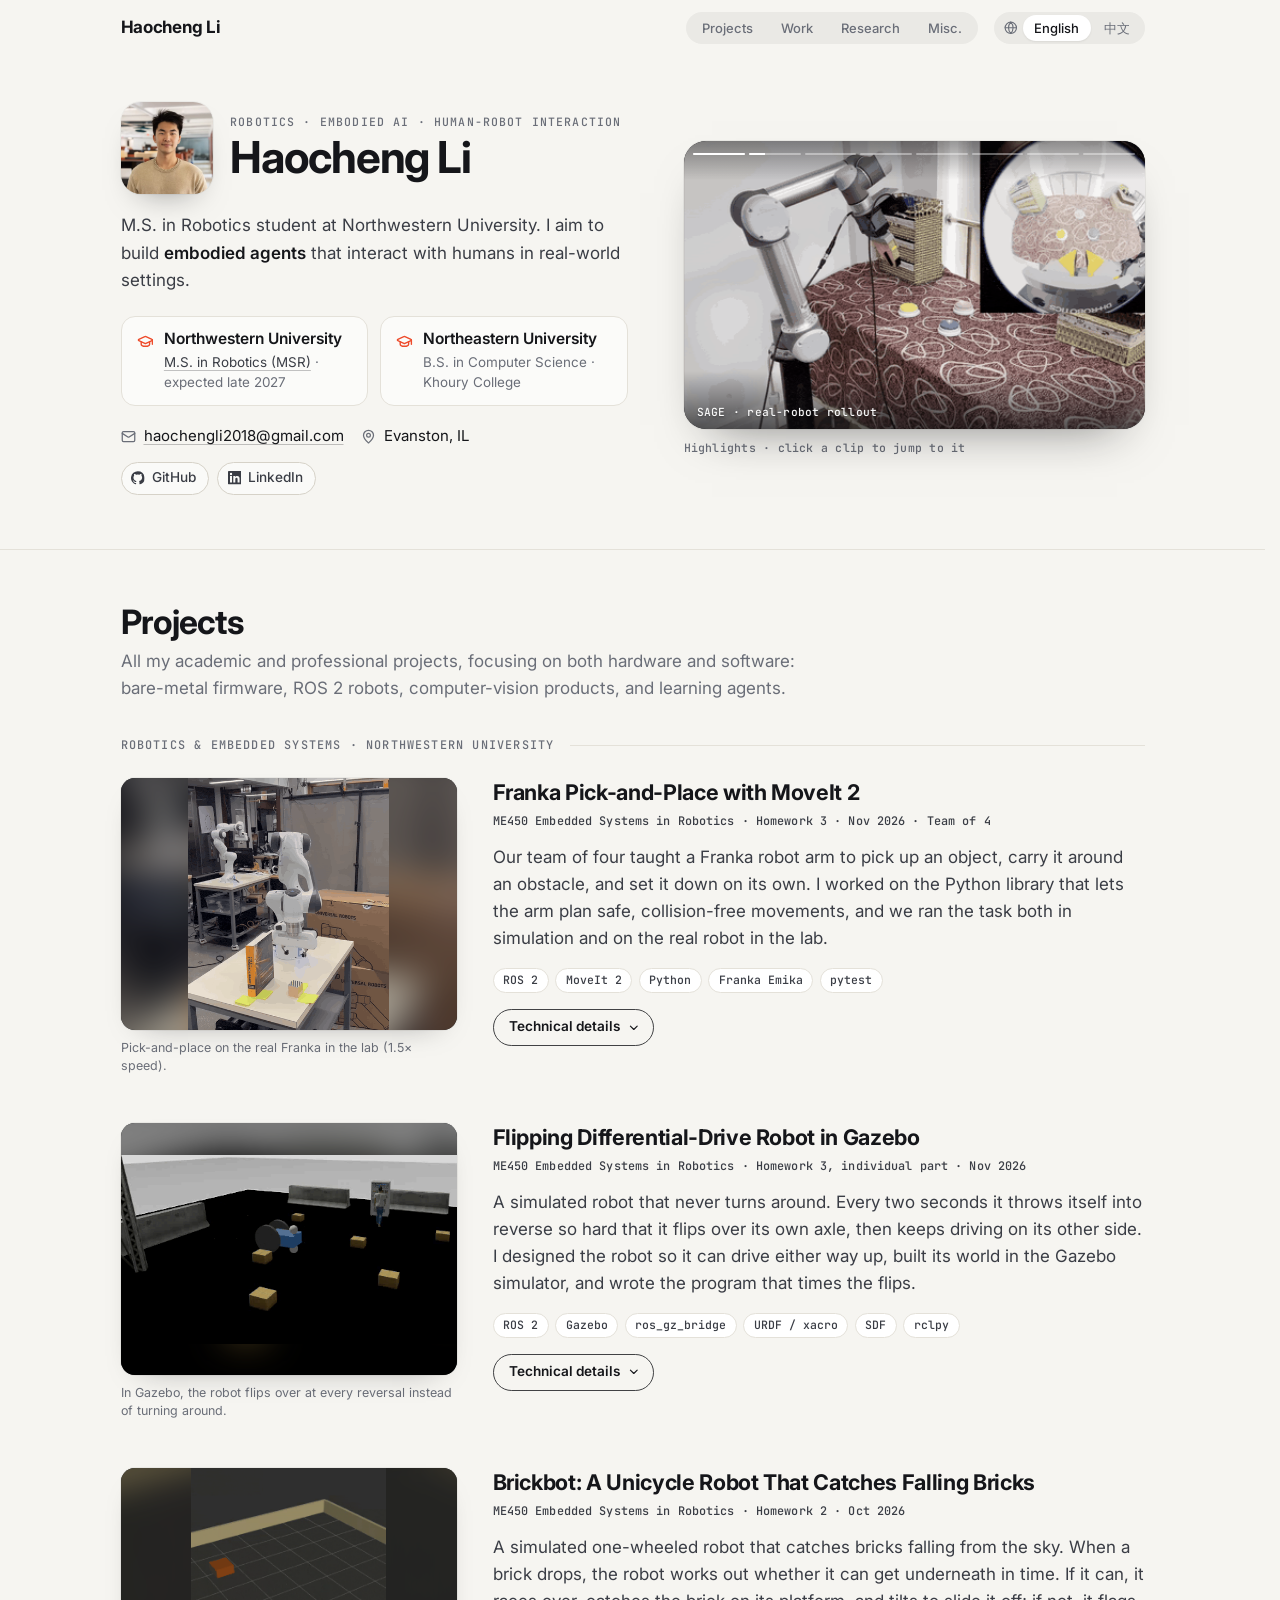
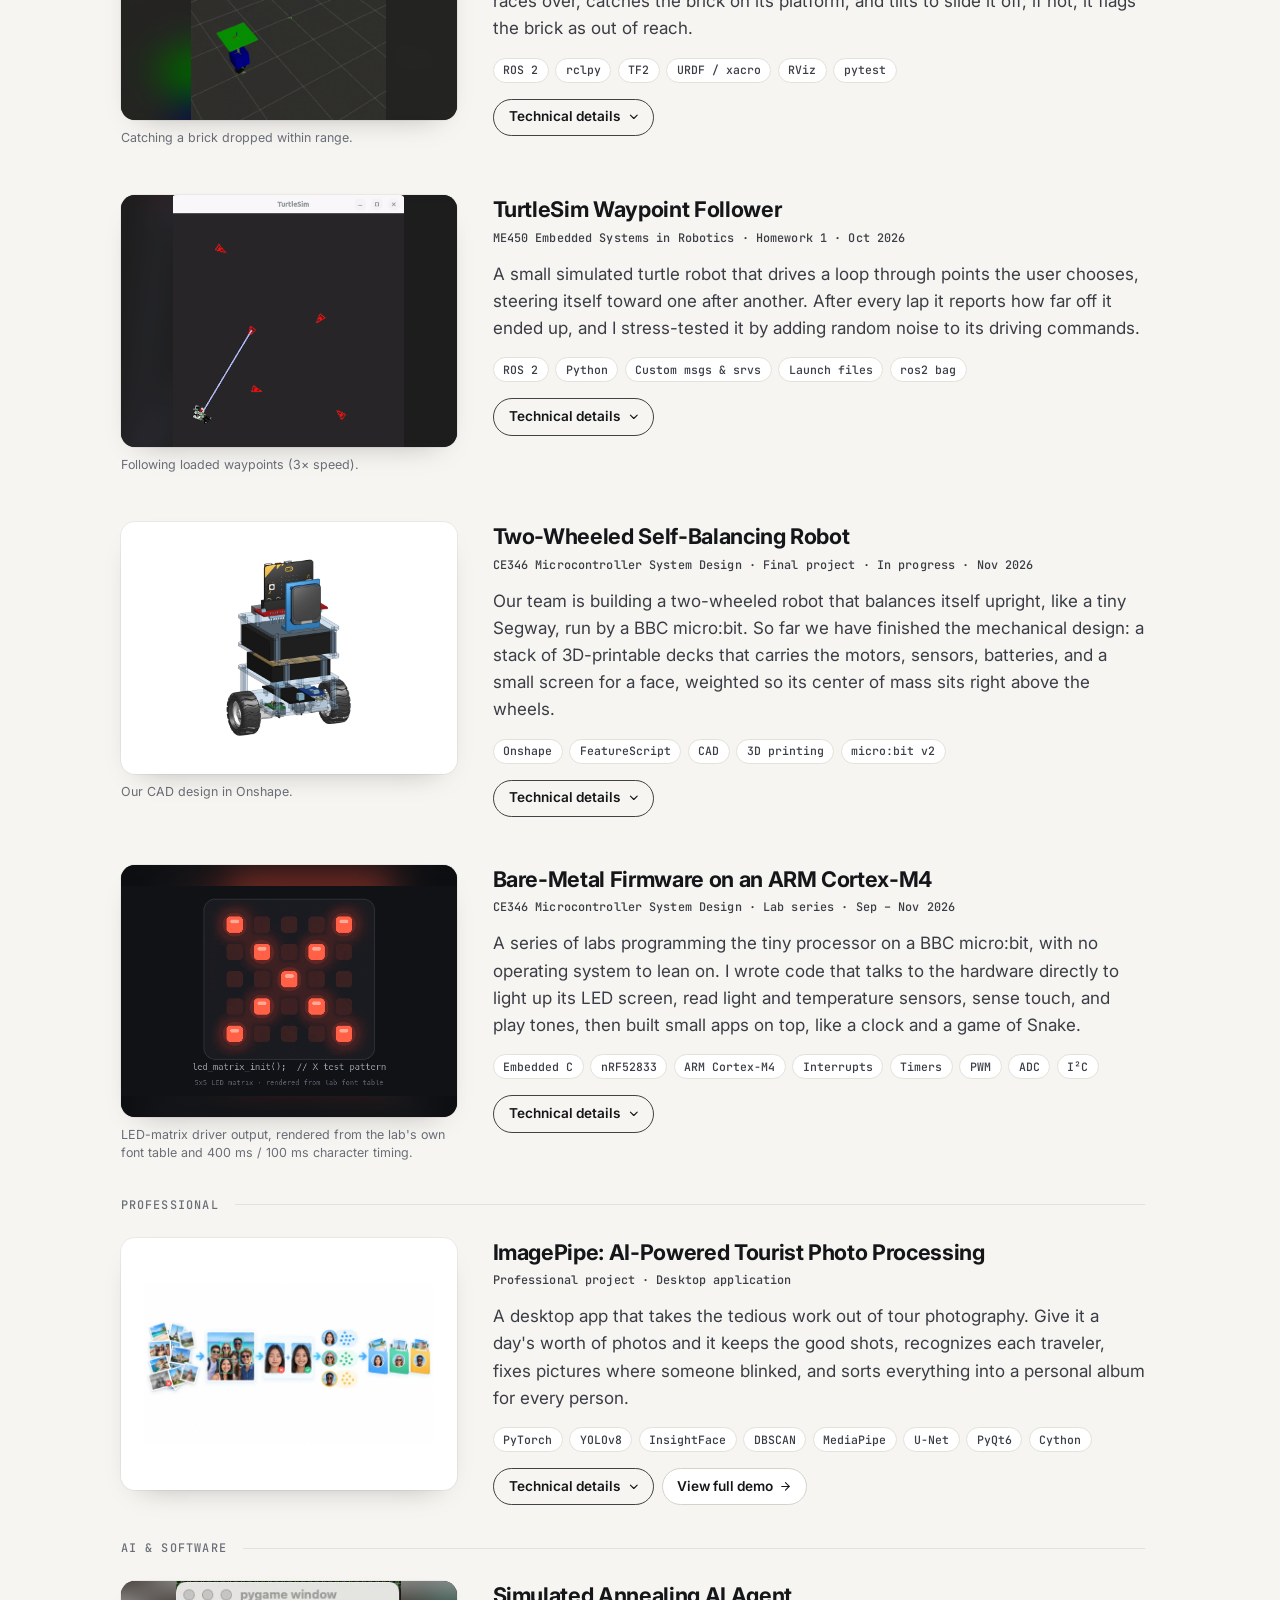
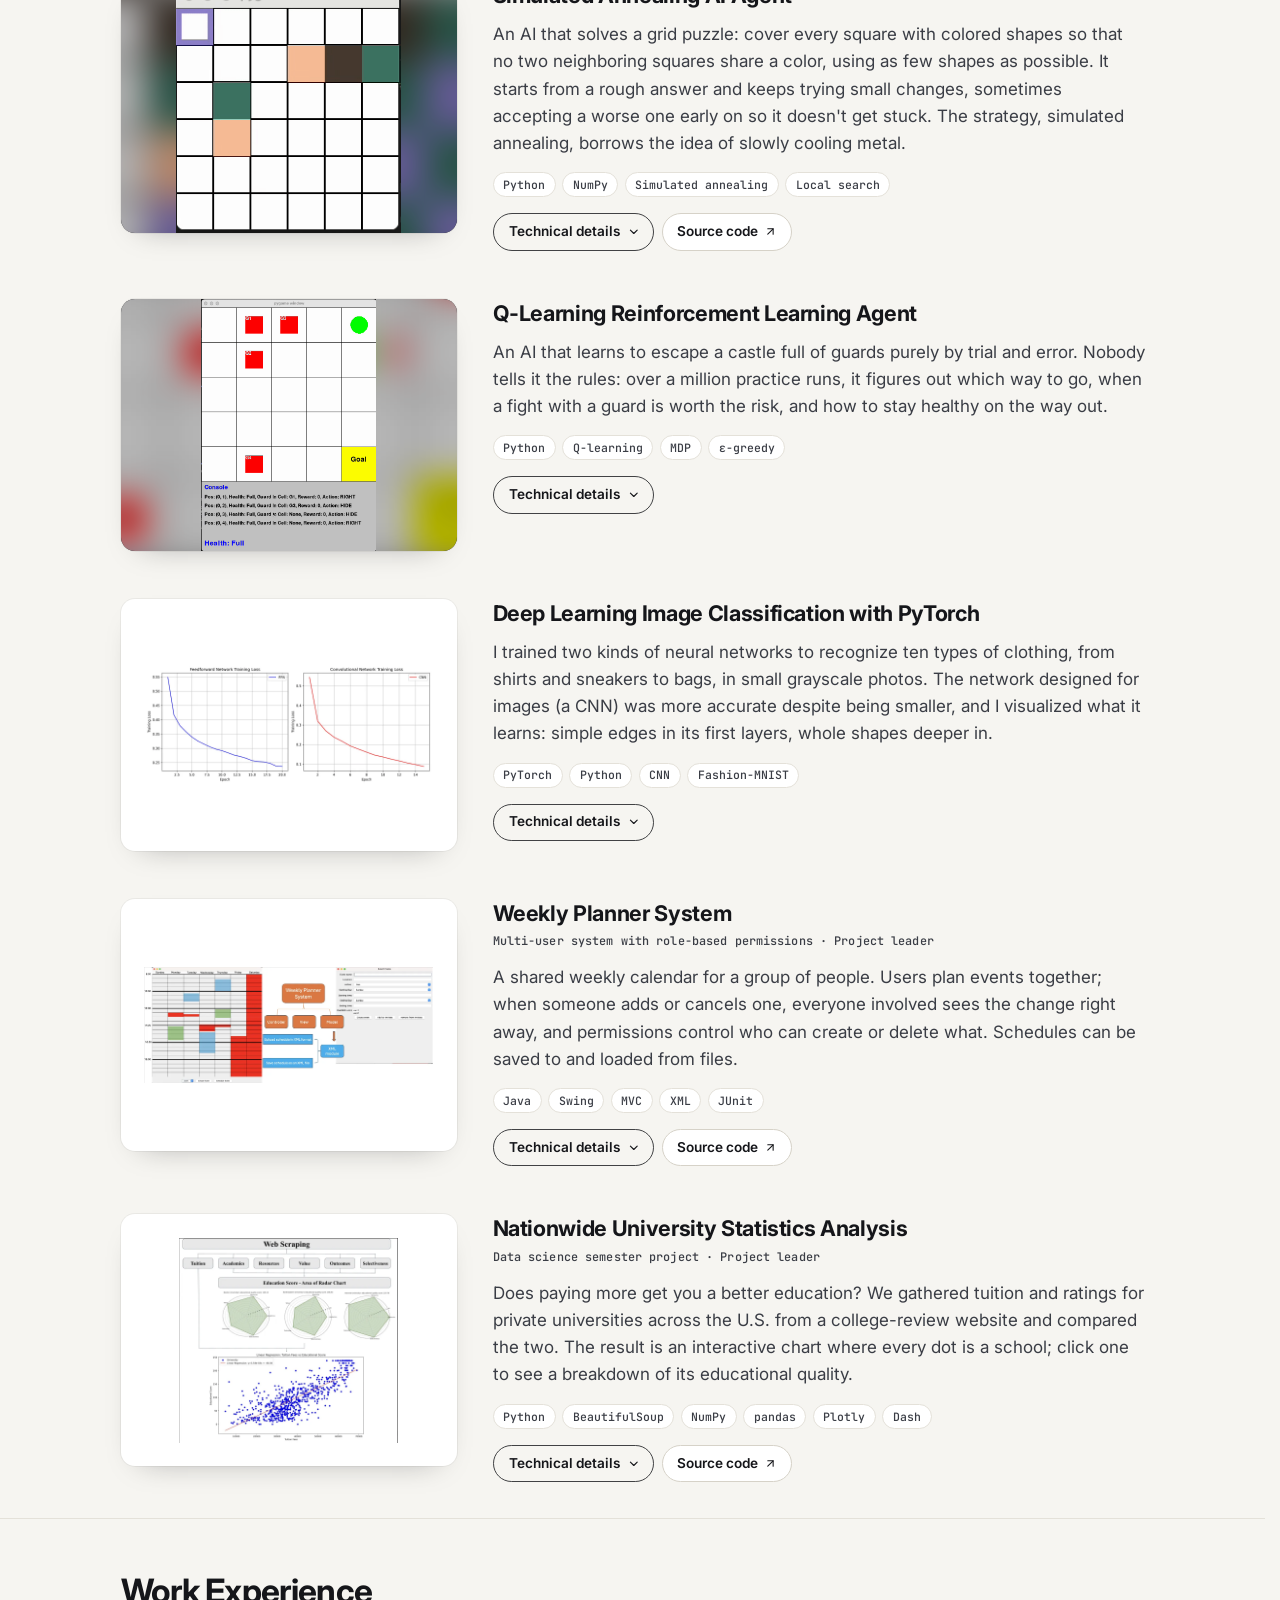
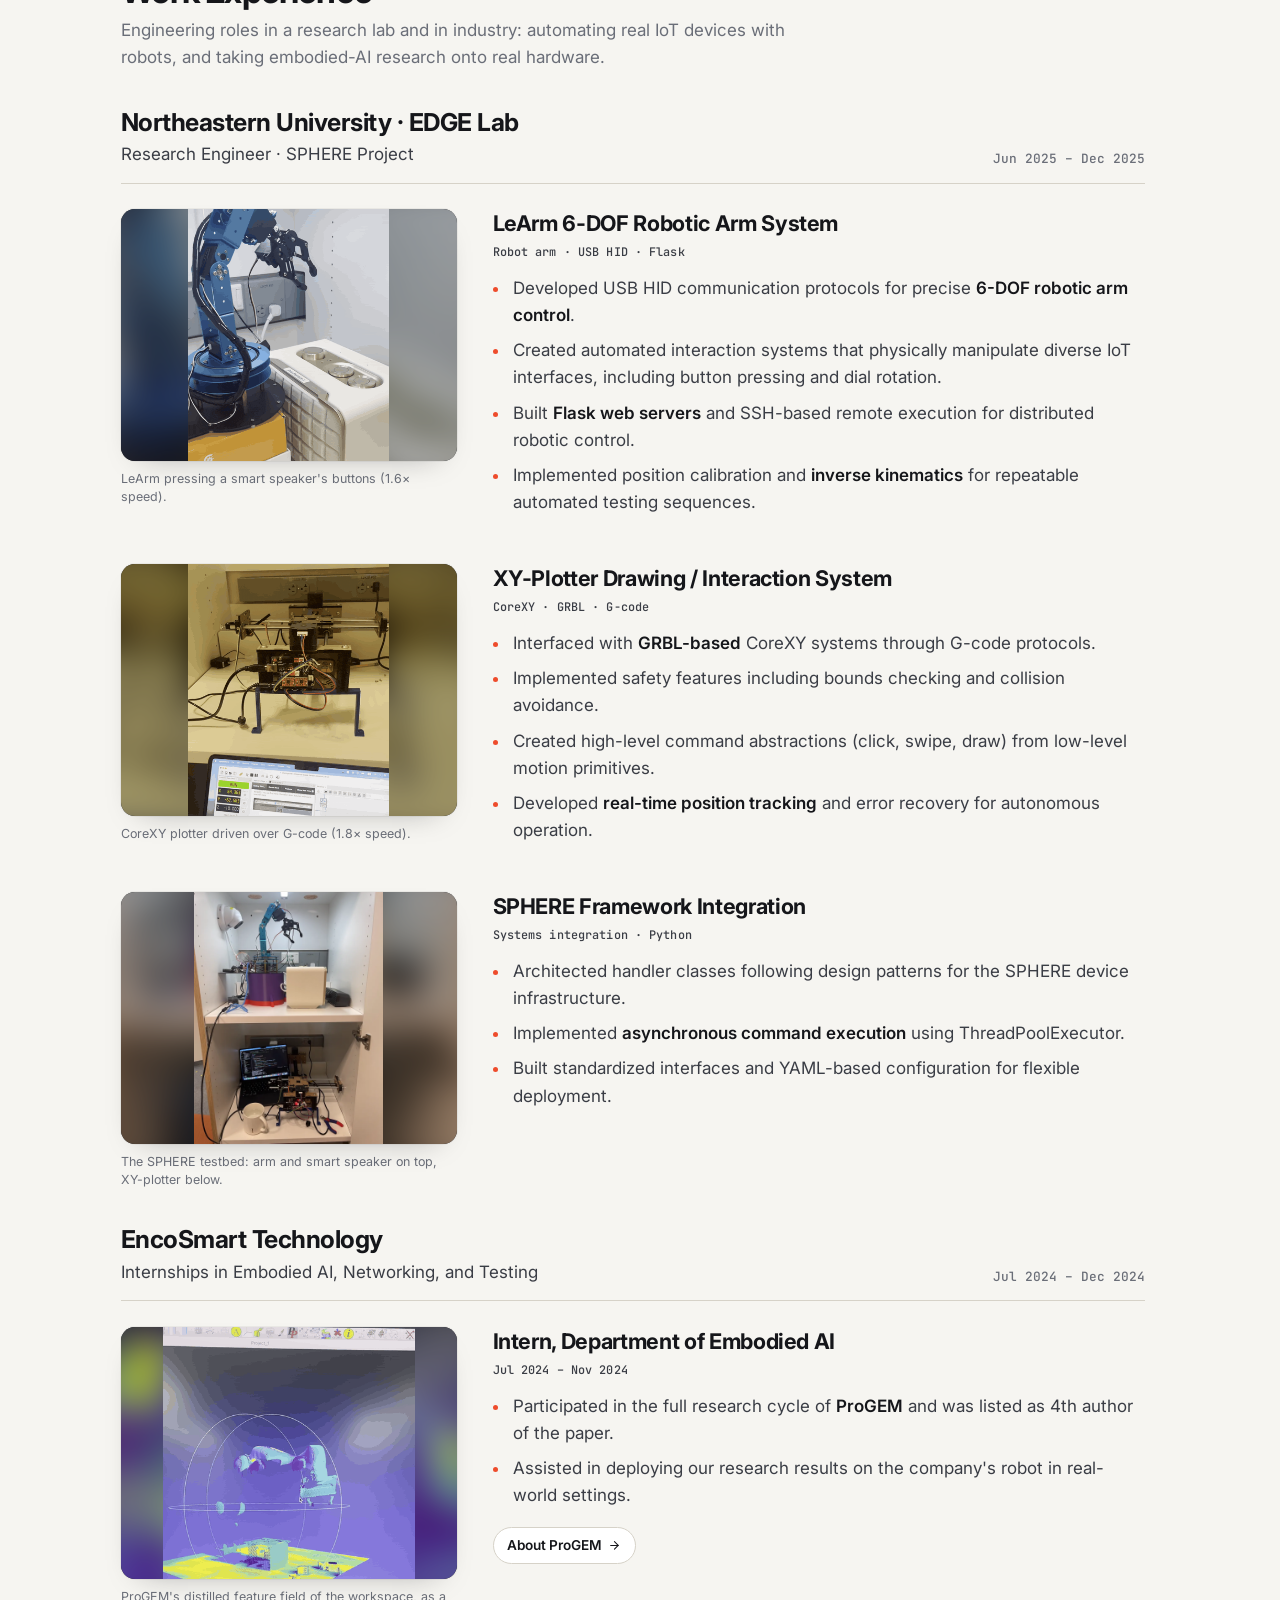
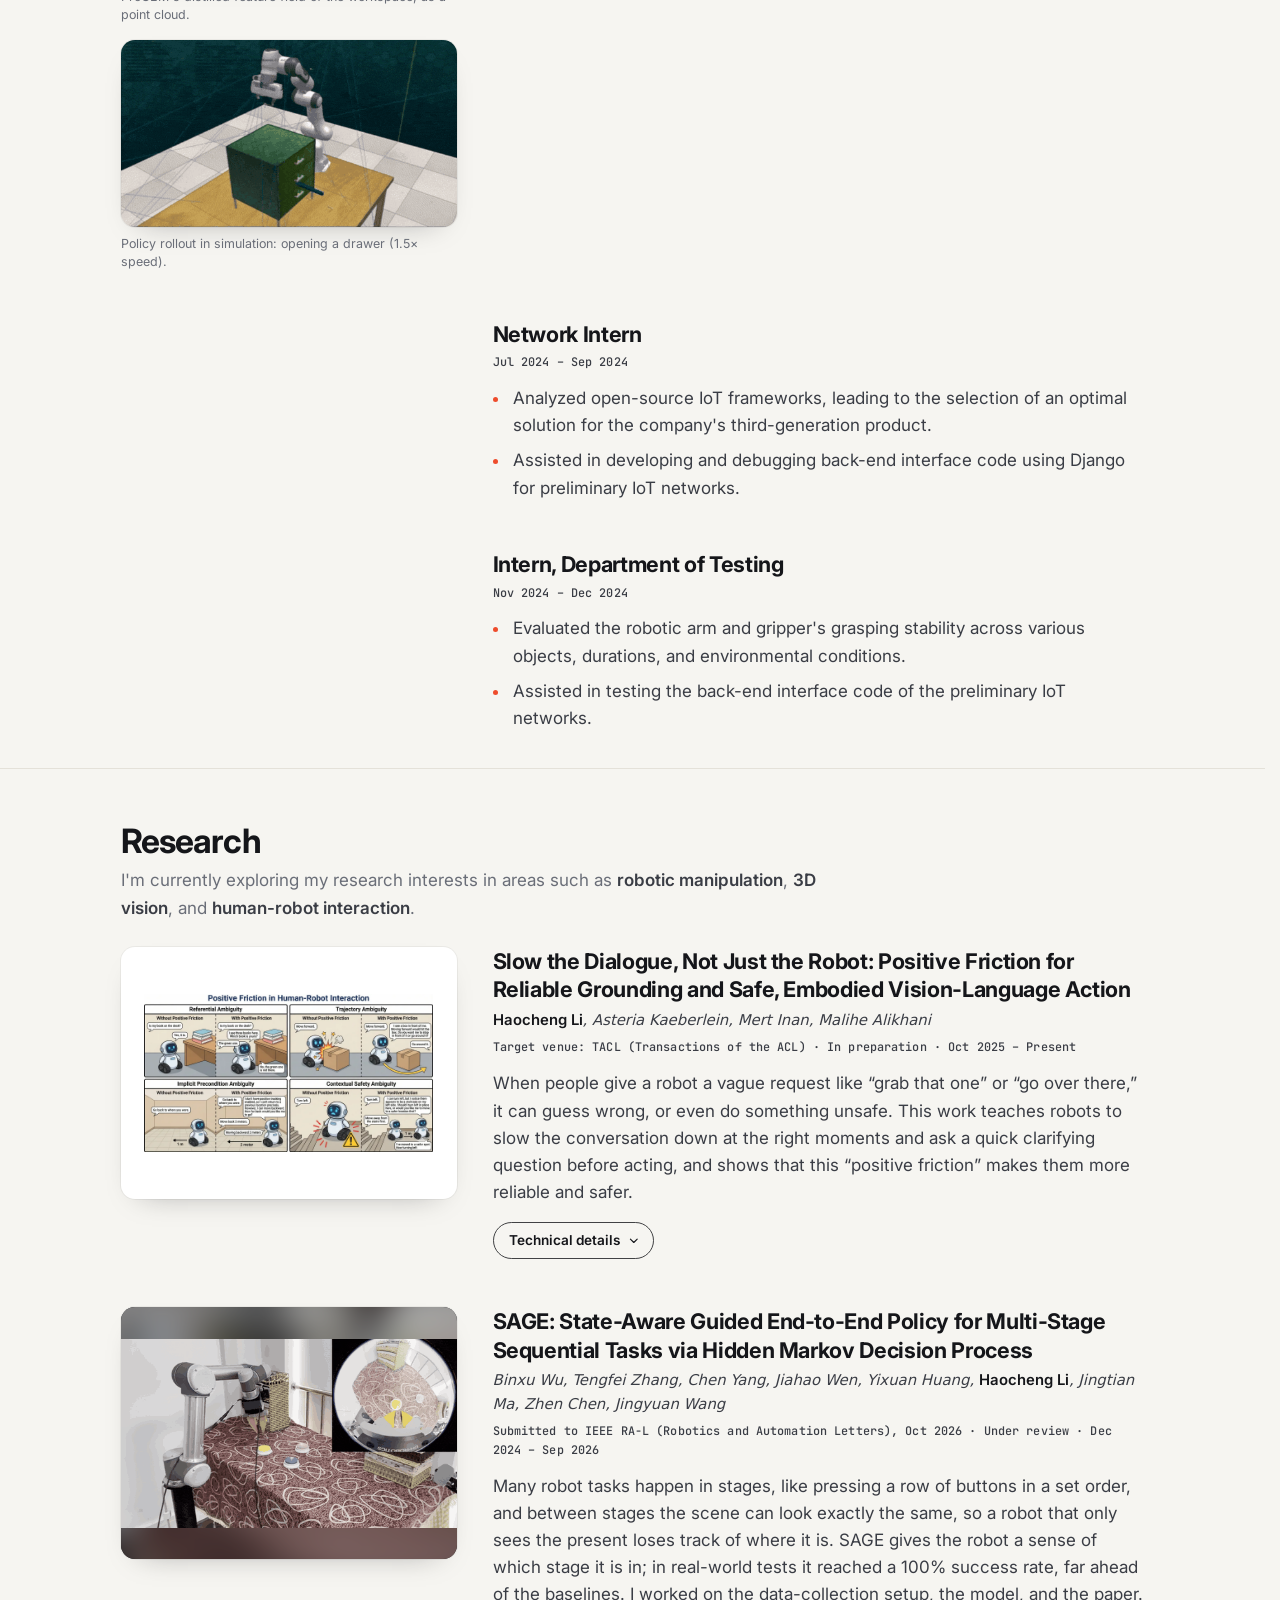
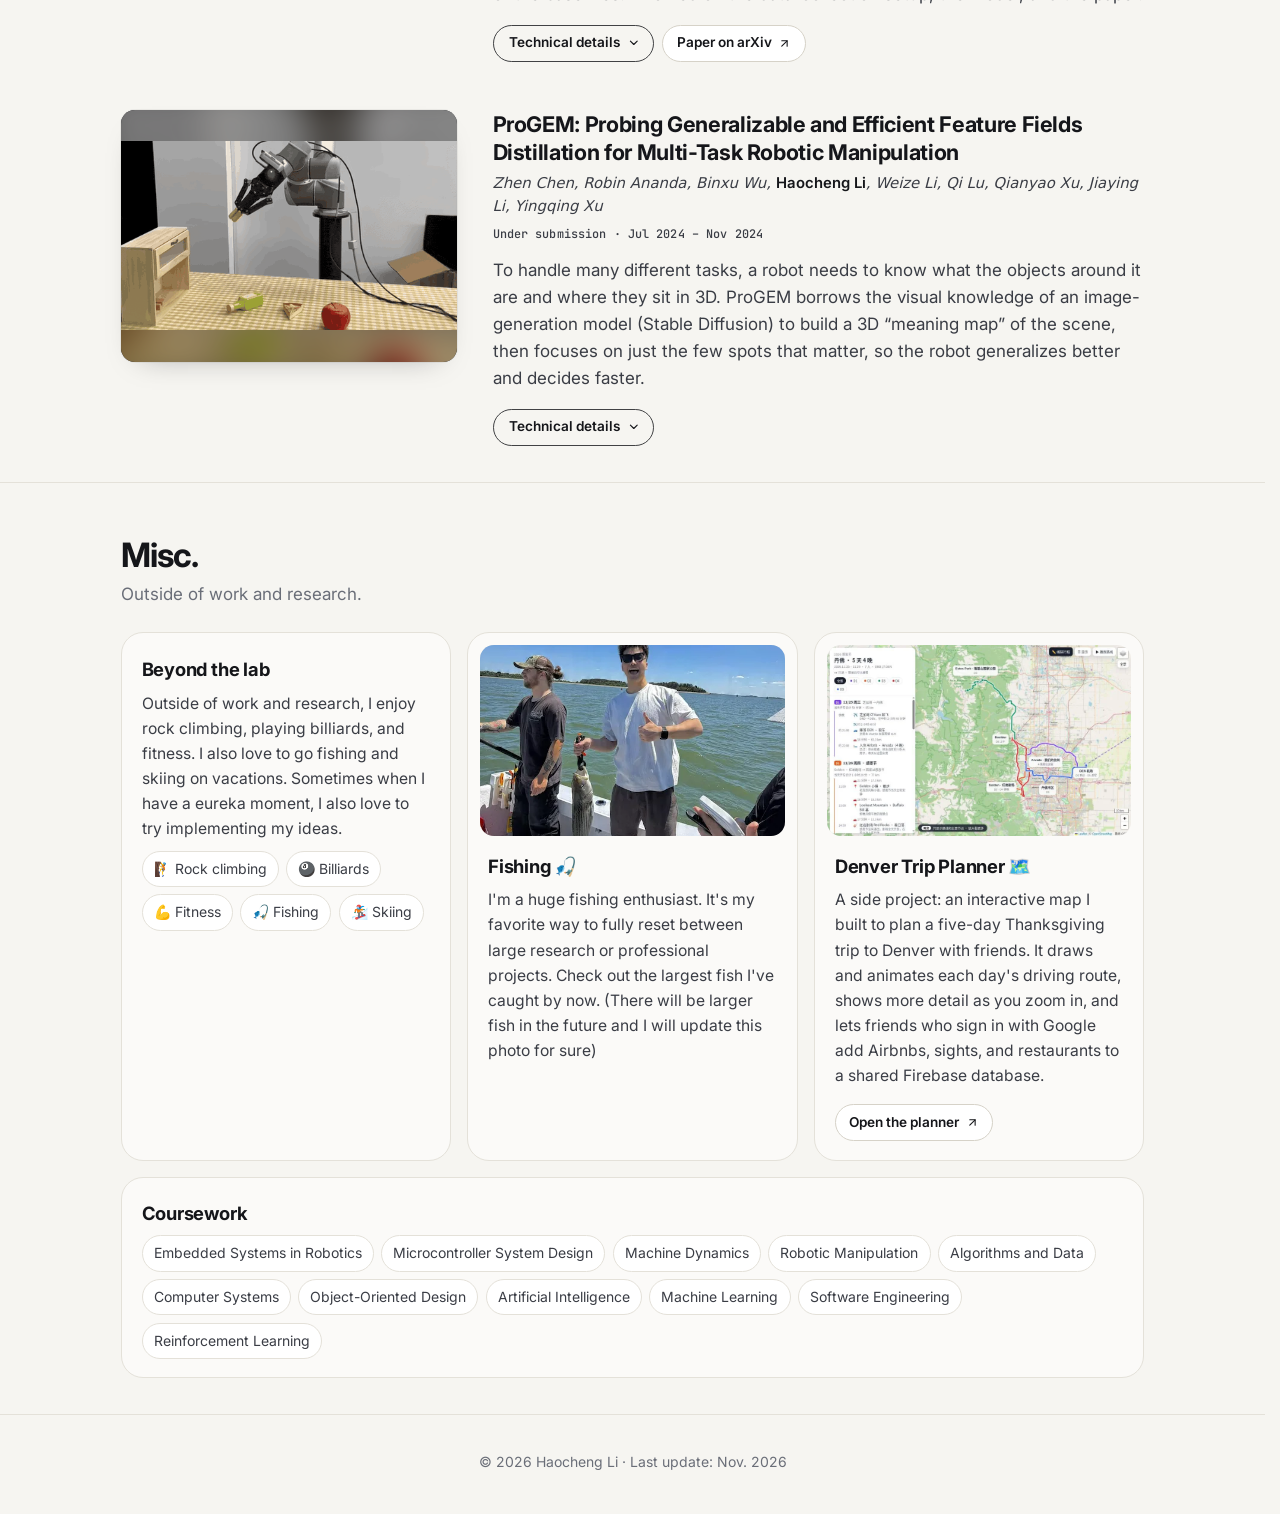
==== commit 7170ecc8: "Replace the detail sheets with one page of project rows Projects, work experience and research are n" ====
--- a/index.html
+++ b/index.html
@@ -15,7 +15,7 @@
   <link rel="preconnect" href="https://fonts.googleapis.com">
   <link rel="preconnect" href="https://fonts.gstatic.com" crossorigin>
   <link rel="stylesheet" href="https://fonts.googleapis.com/css2?family=Inter:opsz,wght@14..32,400..700&amp;family=JetBrains+Mono:wght@500&amp;display=swap">
-  <link rel="stylesheet" href="css/site.css?v=20261115b">
+  <link rel="stylesheet" href="css/site.css?v=20261118">
   <script>
     (function (d) {
       d.classList.add('js');
@@ -38,194 +38,735 @@
     <symbol id="i-globe" viewBox="0 0 24 24"><circle cx="12" cy="12" r="10"/><path d="M12 2a14.5 14.5 0 0 0 0 20 14.5 14.5 0 0 0 0-20"/><path d="M2 12h20"/></symbol>
     <symbol id="i-github" viewBox="0 0 24 24"><path d="M12 .3a12 12 0 0 0-3.8 23.38c.6.12.83-.26.83-.57L9 21.07c-3.34.72-4.04-1.61-4.04-1.61-.55-1.39-1.34-1.76-1.34-1.76-1.08-.74.09-.73.09-.73 1.2.09 1.84 1.24 1.84 1.24 1.07 1.83 2.8 1.3 3.49 1 .1-.78.42-1.31.76-1.61-2.67-.3-5.47-1.33-5.47-5.93 0-1.31.47-2.38 1.24-3.22-.14-.3-.54-1.52.1-3.18 0 0 1-.32 3.3 1.23a11.5 11.5 0 0 1 6 0c2.28-1.55 3.29-1.23 3.29-1.23.64 1.66.24 2.88.12 3.18a4.65 4.65 0 0 1 1.23 3.22c0 4.61-2.8 5.63-5.48 5.92.42.36.81 1.1.81 2.22l-.01 3.29c0 .31.2.69.82.57A12 12 0 0 0 12 .3"/></symbol>
     <symbol id="i-linkedin" viewBox="0 0 24 24"><path d="M20.45 20.45h-3.56v-5.57c0-1.33-.02-3.04-1.85-3.04-1.85 0-2.14 1.45-2.14 2.94v5.67H9.35V9h3.41v1.56h.05c.48-.9 1.64-1.85 3.37-1.85 3.6 0 4.27 2.37 4.27 5.46v6.28zM5.34 7.43a2.06 2.06 0 1 1 0-4.13 2.06 2.06 0 0 1 0 4.13zM7.12 20.45H3.56V9h3.56v11.45zM22.22 0H1.77C.79 0 0 .77 0 1.73v20.54C0 23.23.79 24 1.77 24h20.45c.98 0 1.78-.77 1.78-1.73V1.73C24 .77 23.2 0 22.22 0z"/></symbol>
+    <symbol id="i-x" viewBox="0 0 24 24"><path d="M18 6 6 18"/><path d="m6 6 12 12"/></symbol>
   </svg>
 
   <a class="skip" href="#main"><span class="en">Skip to content</span><span class="zh">跳到正文</span></a>
 
-  <!-- ===================== Hero: top third ===================== -->
-  <header class="hero site-header">
-    <div class="lang-switch lang-switch--hero" role="group" aria-label="Language" data-zh-aria-label="语言">
-      <svg class="i" aria-hidden="true"><use href="#i-globe"/></svg>
-      <button type="button" data-lang="en" lang="en" aria-pressed="true">English</button>
-      <button type="button" data-lang="zh" lang="zh-CN" aria-pressed="false">中文</button>
-    </div>
-    <div class="wrap hero-grid">
-      <img class="portrait" src="images/misc/profile.webp" width="560" height="560" alt="Portrait of Haocheng Li" data-zh-alt="Haocheng Li 的个人照片" fetchpriority="high">
-      <div class="hero-info">
-        <p class="eyebrow"><span class="en">Robotics · Embodied AI · Human-Robot Interaction</span><span class="zh">机器人 · 具身智能 · 人机交互</span></p>
-        <h1>Haocheng Li</h1>
-        <p class="hero-lede"><span class="en">M.S. in Robotics student at Northwestern University. I aim to build <strong>embodied agents</strong> that interact with humans in real-world settings.</span><span class="zh">美国西北大学机器人学硕士在读，致力于打造能在真实环境中与人交互的<strong>具身智能体</strong>。</span></p>
-        <div class="hero-facts">
-          <div>
-            <p class="fact-label"><span class="en">Education</span><span class="zh">教育背景</span></p>
-            <ul class="facts">
-              <li><svg class="i" aria-hidden="true"><use href="#i-cap"/></svg><span><span class="en"><a href="https://www.mccormick.northwestern.edu/robotics/" target="_blank" rel="noopener">M.S. in Robotics (MSR)</a>, Northwestern University <span class="muted">· expected late 2027</span></span><span class="zh"><a href="https://www.mccormick.northwestern.edu/robotics/" target="_blank" rel="noopener">机器人学硕士（MSR）</a>，美国西北大学 <span class="muted">· 预计 2027 年底毕业</span></span></span></li>
-              <li><svg class="i" aria-hidden="true"><use href="#i-cap"/></svg><span><span class="en">B.S. in Computer Science, Northeastern University <span class="muted">· Khoury College</span></span><span class="zh">计算机科学学士，美国东北大学 <span class="muted">· Khoury 计算机学院</span></span></span></li>
-            </ul>
-          </div>
-          <div>
-            <p class="fact-label"><span class="en">Contact</span><span class="zh">联系方式</span></p>
-            <ul class="facts">
-              <li><svg class="i" aria-hidden="true"><use href="#i-mail"/></svg><a href="mailto:haochengli2018@gmail.com">haochengli2018@gmail.com</a></li>
-              <li class="socials">
-                <span class="loc"><svg class="i" aria-hidden="true"><use href="#i-pin"/></svg><span class="en">Evanston, IL</span><span class="zh">美国伊利诺伊州埃文斯顿</span></span>
-                <a class="social" href="https://github.com/AdamLi111/" target="_blank" rel="noopener"><svg class="i i--fill" aria-hidden="true"><use href="#i-github"/></svg>GitHub</a>
-                <a class="social" href="https://www.linkedin.com/in/haocheng-li-aug27/" target="_blank" rel="noopener"><svg class="i i--fill" aria-hidden="true"><use href="#i-linkedin"/></svg>LinkedIn</a>
-              </li>
-            </ul>
-          </div>
-        </div>
+  <!-- ===================== Top bar ===================== -->
+  <header class="topbar">
+    <div class="wrap topbar-inner">
+      <a class="brand" href="#top">Haocheng Li</a>
+      <nav class="topnav" aria-label="Sections" data-zh-aria-label="栏目">
+        <a href="#projects"><span class="en">Projects</span><span class="zh">项目</span></a>
+        <a href="#work"><span class="en">Work</span><span class="zh">工作经历</span></a>
+        <a href="#research"><span class="en">Research</span><span class="zh">研究</span></a>
+        <a href="#misc"><span class="en">Misc.</span><span class="zh">其他</span></a>
+      </nav>
+      <div class="lang-switch" role="group" aria-label="Language" data-zh-aria-label="语言">
+        <svg class="i" aria-hidden="true"><use href="#i-globe"/></svg>
+        <button type="button" data-lang="en" lang="en" aria-pressed="true" aria-label="English"><span class="long">English</span><span class="short">EN</span></button>
+        <button type="button" data-lang="zh" lang="zh-CN" aria-pressed="false">中文</button>
       </div>
     </div>
   </header>
 
   <main id="main">
-    <!-- ===================== Hub: lower two thirds ===================== -->
-    <section class="hub wrap" aria-label="Explore" data-zh-aria-label="浏览">
-
-      <!-- Projects -->
-      <article class="hub-card" data-sheet="projects">
-        <div class="reel" data-reel role="region" aria-label="Project demos" data-zh-aria-label="项目演示">
+    <!-- ===================== About ===================== -->
+    <section class="about wrap" id="about" aria-labelledby="name">
+      <div class="about-text">
+        <div class="about-id">
+          <img class="portrait" src="images/misc/profile.webp" width="560" height="560" alt="Portrait of Haocheng Li" data-zh-alt="Haocheng Li 的个人照片" fetchpriority="high">
+          <div>
+            <p class="eyebrow"><span class="en">Robotics · Embodied AI · Human-Robot Interaction</span><span class="zh">机器人 · 具身智能 · 人机交互</span></p>
+            <h1 id="name">Haocheng Li</h1>
+          </div>
+        </div>
+        <p class="about-lede"><span class="en">M.S. in Robotics student at Northwestern University. I aim to build <strong>embodied agents</strong> that interact with humans in real-world settings.</span><span class="zh">美国西北大学机器人学硕士在读，致力于打造能在真实环境中与人交互的<strong>具身智能体</strong>。</span></p>
+        <ul class="schools" aria-label="Education" data-zh-aria-label="教育背景">
+          <li>
+            <svg class="i" aria-hidden="true"><use href="#i-cap"/></svg>
+            <div>
+              <p class="school"><span class="en">Northwestern University</span><span class="zh">美国西北大学</span></p>
+              <p class="degree"><span class="en"><a href="https://www.mccormick.northwestern.edu/robotics/" target="_blank" rel="noopener">M.S. in Robotics (MSR)</a> · expected late 2027</span><span class="zh"><a href="https://www.mccormick.northwestern.edu/robotics/" target="_blank" rel="noopener">机器人学硕士（MSR）</a> · 预计 2027 年底毕业</span></p>
+            </div>
+          </li>
+          <li>
+            <svg class="i" aria-hidden="true"><use href="#i-cap"/></svg>
+            <div>
+              <p class="school"><span class="en">Northeastern University</span><span class="zh">美国东北大学</span></p>
+              <p class="degree"><span class="en">B.S. in Computer Science · Khoury College</span><span class="zh">计算机科学学士 · Khoury 计算机学院</span></p>
+            </div>
+          </li>
+        </ul>
+        <ul class="contact">
+          <li><svg class="i" aria-hidden="true"><use href="#i-mail"/></svg><a href="mailto:haochengli2018@gmail.com">haochengli2018@gmail.com</a></li>
+          <li><svg class="i" aria-hidden="true"><use href="#i-pin"/></svg><span class="en">Evanston, IL</span><span class="zh">美国伊利诺伊州埃文斯顿</span></li>
+        </ul>
+        <p class="socials">
+          <a class="social" href="https://github.com/AdamLi111/" target="_blank" rel="noopener"><svg class="i i--fill" aria-hidden="true"><use href="#i-github"/></svg>GitHub</a>
+          <a class="social" href="https://www.linkedin.com/in/haocheng-li-aug27/" target="_blank" rel="noopener"><svg class="i i--fill" aria-hidden="true"><use href="#i-linkedin"/></svg>LinkedIn</a>
+        </p>
+      </div>
+      <figure class="about-media">
+        <div class="reel" data-reel role="region" aria-label="Highlights" data-zh-aria-label="精选片段">
           <div class="reel-track">
             <figure class="slide slide--fit" data-target="p-franka">
               <img class="slide-bg" src="images/projects/franka_real-poster.webp" alt="" aria-hidden="true" decoding="async">
               <img class="slide-img" src="images/projects/franka_real-poster.webp" data-gif="images/projects/franka_real.gif" width="540" height="676" alt="Real Franka arm carrying a block past an obstacle" data-zh-alt="真实的 Franka 机械臂携带方块绕过障碍物" decoding="async">
               <figcaption><span class="en">Franka pick-and-place</span><span class="zh">Franka 抓取与放置</span></figcaption>
             </figure>
-            <figure class="slide" data-target="p-franka">
-              <img class="slide-img" src="images/projects/franka_rviz-poster.webp" data-gif="images/projects/franka_rviz.gif" width="760" height="542" alt="MoveIt motion plan executing in RViz" data-zh-alt="在 RViz 中执行的 MoveIt 运动规划" loading="lazy" decoding="async">
-              <figcaption><span class="en">MoveIt plan in RViz</span><span class="zh">RViz 中的 MoveIt 规划</span></figcaption>
+            <figure class="slide" data-target="r-sage">
+              <img class="slide-img" src="images/research/sage-poster.webp" data-gif="images/research/sage.gif" width="800" height="450" alt="UR robot arm with a wrist fisheye camera executing a multi-stage task" data-zh-alt="装有腕部鱼眼相机的 UR 机械臂执行多阶段任务" loading="lazy" decoding="async">
+              <figcaption><span class="en">SAGE · real-robot rollout</span><span class="zh">SAGE · 真机演示</span></figcaption>
+            </figure>
+            <figure class="slide slide--fit" data-target="w-learm">
+              <img class="slide-bg" src="images/work/learm-poster.webp" alt="" aria-hidden="true" loading="lazy" decoding="async">
+              <img class="slide-img" src="images/work/learm-poster.webp" data-gif="images/work/learm.gif" width="540" height="676" alt="6-DOF robotic arm pressing buttons on a smart speaker" data-zh-alt="六自由度机械臂按压智能音箱的按钮" loading="lazy" decoding="async">
+              <figcaption><span class="en">EDGE Lab · LeArm automation</span><span class="zh">EDGE 实验室 · LeArm 自动化</span></figcaption>
             </figure>
             <figure class="slide" data-target="p-flip">
               <img class="slide-img" src="images/projects/flipbot-poster.webp" data-gif="images/projects/flipbot.gif" width="480" height="270" alt="Differential-drive robot flipping over in a Gazebo world" data-zh-alt="差速驱动机器人在 Gazebo 场景中翻转" loading="lazy" decoding="async">
               <figcaption><span class="en">Flipping diff-drive robot</span><span class="zh">会翻转的差速机器人</span></figcaption>
+            </figure>
+            <figure class="slide" data-target="r-progem">
+              <img class="slide-img" src="images/research/progem-poster.webp" data-gif="images/research/progem.gif" width="800" height="450" alt="Robot arm opening a drawer and placing objects" data-zh-alt="机械臂拉开抽屉并放置物体" loading="lazy" decoding="async">
+              <figcaption><span class="en">ProGEM · multi-task manipulation</span><span class="zh">ProGEM · 多任务操作</span></figcaption>
             </figure>
             <figure class="slide slide--fit" data-target="p-brickbot">
               <img class="slide-bg" src="images/projects/brickbot-poster.webp" alt="" aria-hidden="true" loading="lazy" decoding="async">
               <img class="slide-img" src="images/projects/brickbot-poster.webp" data-gif="images/projects/brickbot.gif" width="456" height="588" alt="Unicycle robot catching a falling brick in RViz" data-zh-alt="独轮机器人在 RViz 中接住下落的砖块" loading="lazy" decoding="async">
               <figcaption><span class="en">Brickbot catching a brick</span><span class="zh">Brickbot 接砖块</span></figcaption>
             </figure>
-            <figure class="slide slide--fit" data-target="p-turtle">
-              <img class="slide-bg" src="images/projects/turtlesim-poster.webp" alt="" aria-hidden="true" loading="lazy" decoding="async">
-              <img class="slide-img" src="images/projects/turtlesim-poster.webp" data-gif="images/projects/turtlesim.gif" width="496" height="540" alt="TurtleSim turtle tracing a loop of waypoints" data-zh-alt="TurtleSim 小海龟沿航点绕圈行驶" loading="lazy" decoding="async">
-              <figcaption><span class="en">TurtleSim waypoint follower</span><span class="zh">TurtleSim 航点跟随</span></figcaption>
-            </figure>
-            <figure class="slide slide--paper" data-target="p-balance">
-              <img class="slide-img" src="images/projects/balancebot_cad.webp" width="1040" height="1300" alt="CAD model of the two-wheeled self-balancing robot" data-zh-alt="两轮自平衡机器人的 CAD 模型" loading="lazy" decoding="async">
-              <figcaption><span class="en">Balancing robot · CAD design</span><span class="zh">自平衡机器人 · CAD 设计</span></figcaption>
-            </figure>
-            <figure class="slide slide--fit" data-target="p-ce346">
-              <img class="slide-img" src="images/projects/ce346_led-poster.webp" data-gif="images/projects/ce346_led.gif" width="640" height="400" alt="5x5 LED matrix spelling out text" data-zh-alt="5×5 LED 点阵显示文字" loading="lazy" decoding="async">
-              <figcaption><span class="en">CE346 LED-matrix firmware</span><span class="zh">CE346 LED 点阵固件</span></figcaption>
-            </figure>
-            <figure class="slide slide--paper" data-target="p-imagepipe">
-              <img class="slide-img" src="images/projects/imagepipe.webp" width="1200" height="676" alt="ImagePipe photo-processing pipeline" data-zh-alt="ImagePipe 照片处理流程" loading="lazy" decoding="async">
-              <figcaption>ImagePipe</figcaption>
-            </figure>
-            <figure class="slide slide--fit" data-target="p-annealing">
-              <img class="slide-bg" src="images/projects/gridgame-poster.webp" alt="" aria-hidden="true" loading="lazy" decoding="async">
-              <img class="slide-img" src="images/projects/gridgame-poster.webp" data-gif="images/projects/gridgame.gif" width="242" height="272" alt="Simulated-annealing agent coloring a grid" data-zh-alt="模拟退火智能体为网格着色" loading="lazy" decoding="async">
-              <figcaption><span class="en">Simulated-annealing agent</span><span class="zh">模拟退火智能体</span></figcaption>
-            </figure>
-            <figure class="slide slide--fit" data-target="p-qlearning">
-              <img class="slide-bg" src="images/projects/escape_castle-poster.webp" alt="" aria-hidden="true" loading="lazy" decoding="async">
-              <img class="slide-img" src="images/projects/escape_castle-poster.webp" data-gif="images/projects/escape_castle.gif" width="600" height="868" alt="Q-learning agent escaping a castle grid" data-zh-alt="Q-learning 智能体逃离城堡网格" loading="lazy" decoding="async">
-              <figcaption><span class="en">Q-learning agent</span><span class="zh">Q-learning 智能体</span></figcaption>
-            </figure>
-            <figure class="slide slide--paper" data-target="p-pytorch">
-              <img class="slide-img" src="images/projects/training_losses.webp" width="1200" height="500" alt="Training-loss curves for feedforward and convolutional networks" data-zh-alt="前馈网络与卷积网络的训练损失曲线" loading="lazy" decoding="async">
-              <figcaption><span class="en">PyTorch image classifiers</span><span class="zh">PyTorch 图像分类器</span></figcaption>
-            </figure>
-            <figure class="slide slide--paper" data-target="p-planner">
-              <img class="slide-img" src="images/projects/plannersystem.webp" width="1200" height="482" alt="Weekly planner system interface and MVC architecture" data-zh-alt="周计划系统界面与 MVC 架构" loading="lazy" decoding="async">
-              <figcaption><span class="en">Weekly planner system</span><span class="zh">周计划系统</span></figcaption>
-            </figure>
-            <figure class="slide slide--paper" data-target="p-stats">
-              <img class="slide-img" src="images/projects/tuition_project.webp" width="900" height="844" alt="University statistics radar charts and regression plot" data-zh-alt="大学统计分析的雷达图与回归图" loading="lazy" decoding="async">
-              <figcaption><span class="en">University statistics analysis</span><span class="zh">大学数据统计分析</span></figcaption>
-            </figure>
-          </div>
-        </div>
-        <div class="hub-text">
-          <h2><span class="en">Projects</span><span class="zh">项目</span></h2>
-          <p class="desc"><span class="en">All my academic and professional projects, focusing on both hardware and software.</span><span class="zh">我的全部学术与职业项目，兼顾硬件与软件。</span></p>
-          <a class="btn" href="#projects" data-open="projects"><span class="en">See more details</span><span class="zh">查看详情</span><svg class="i" aria-hidden="true"><use href="#i-arrow-right"/></svg></a>
-        </div>
-      </article>
-
-      <!-- Work -->
-      <article class="hub-card" data-sheet="work">
-        <div class="reel" data-reel role="region" aria-label="Work demos" data-zh-aria-label="工作演示">
-          <div class="reel-track">
-            <figure class="slide slide--fit" data-target="w-learm">
-              <img class="slide-bg" src="images/work/learm-poster.webp" alt="" aria-hidden="true" decoding="async">
-              <img class="slide-img" src="images/work/learm-poster.webp" data-gif="images/work/learm.gif" width="540" height="676" alt="6-DOF robotic arm pressing buttons on a smart speaker" data-zh-alt="六自由度机械臂按压智能音箱的按钮" decoding="async">
-              <figcaption><span class="en">EDGE Lab · LeArm automation</span><span class="zh">EDGE 实验室 · LeArm 自动化</span></figcaption>
+            <figure class="slide" data-target="w-embodied">
+              <img class="slide-img" src="images/work/sim_open_drawer-poster.webp" data-gif="images/work/sim_open_drawer.gif" width="760" height="426" alt="Simulated Franka arm opening a drawer" data-zh-alt="仿真中的 Franka 机械臂拉开抽屉" loading="lazy" decoding="async">
+              <figcaption><span class="en">EncoSmart · open-drawer rollout</span><span class="zh">EncoSmart · 开抽屉策略演示</span></figcaption>
             </figure>
             <figure class="slide slide--fit" data-target="w-plotter">
               <img class="slide-bg" src="images/work/xy_plotter-poster.webp" alt="" aria-hidden="true" loading="lazy" decoding="async">
               <img class="slide-img" src="images/work/xy_plotter-poster.webp" data-gif="images/work/xy_plotter.gif" width="540" height="676" alt="CoreXY plotter moving under G-code control" data-zh-alt="CoreXY 绘图仪在 G-code 控制下运动" loading="lazy" decoding="async">
               <figcaption><span class="en">EDGE Lab · XY-plotter</span><span class="zh">EDGE 实验室 · XY 绘图仪</span></figcaption>
             </figure>
-            <figure class="slide slide--fit" data-target="w-sphere">
-              <img class="slide-bg" src="images/work/sphere_testbed-poster.webp" alt="" aria-hidden="true" loading="lazy" decoding="async">
-              <img class="slide-img" src="images/work/sphere_testbed-poster.webp" width="540" height="720" alt="SPHERE testbed cabinet with robot arm, smart speaker, camera and XY-plotter" data-zh-alt="装有机械臂、智能音箱、摄像头和 XY 绘图仪的 SPHERE 测试平台机柜" loading="lazy" decoding="async">
-              <figcaption><span class="en">EDGE Lab · SPHERE testbed</span><span class="zh">EDGE 实验室 · SPHERE 测试平台</span></figcaption>
-            </figure>
-            <figure class="slide slide--fit" data-target="w-embodied">
-              <img class="slide-bg" src="images/work/progem_featurefield-poster.webp" alt="" aria-hidden="true" loading="lazy" decoding="async">
-              <img class="slide-img" src="images/work/progem_featurefield-poster.webp" data-gif="images/work/progem_featurefield.gif" width="600" height="600" alt="Point-cloud feature field of a robot workspace" data-zh-alt="机器人工作空间的点云特征场" loading="lazy" decoding="async">
-              <figcaption><span class="en">EncoSmart · feature field</span><span class="zh">EncoSmart · 特征场</span></figcaption>
-            </figure>
-            <figure class="slide" data-target="w-embodied">
-              <img class="slide-img" src="images/work/sim_open_drawer-poster.webp" data-gif="images/work/sim_open_drawer.gif" width="760" height="426" alt="Simulated Franka arm opening a drawer" data-zh-alt="仿真中的 Franka 机械臂拉开抽屉" loading="lazy" decoding="async">
-              <figcaption><span class="en">EncoSmart · open-drawer rollout</span><span class="zh">EncoSmart · 开抽屉策略演示</span></figcaption>
-            </figure>
           </div>
         </div>
-        <div class="hub-text">
-          <h2><span class="en">Work Experience</span><span class="zh">工作经历</span></h2>
-          <p class="desc"><span class="en">Engineering roles at Northeastern's EDGE Lab and EncoSmart Technology, from robotic test automation to embodied-AI R&amp;D.</span><span class="zh">在美国东北大学 EDGE 实验室与 EncoSmart Technology 的工程经历，从机器人测试自动化到具身智能研发。</span></p>
-          <a class="btn" href="#work" data-open="work"><span class="en">See more details</span><span class="zh">查看详情</span><svg class="i" aria-hidden="true"><use href="#i-arrow-right"/></svg></a>
+        <figcaption><span class="en">Highlights · click a clip to jump to it</span><span class="zh">精选片段 · 点击片段即可跳转</span></figcaption>
+      </figure>
+    </section>
+
+    <!-- ===================== Projects ===================== -->
+    <section class="section" id="projects" aria-labelledby="projects-title">
+      <div class="wrap">
+        <header class="section-head">
+          <h2 id="projects-title"><span class="en">Projects</span><span class="zh">项目</span></h2>
+          <p><span class="en">All my academic and professional projects, focusing on both hardware and software: bare-metal firmware, ROS&nbsp;2 robots, computer-vision products, and learning agents.</span><span class="zh">我的全部学术与职业项目，兼顾硬件与软件：裸机固件、ROS&nbsp;2 机器人、计算机视觉产品，以及学习型智能体。</span></p>
+        </header>
+
+        <h3 class="group-title" id="g-robotics"><span class="en">Robotics &amp; embedded systems · Northwestern University</span><span class="zh">机器人与嵌入式系统 · 美国西北大学</span></h3>
+        <div class="entries">
+          <article class="entry" id="p-franka">
+            <figure class="entry-thumb has-gif">
+              <div class="thumb-box thumb-box--fit">
+                <img class="thumb-bg" src="images/projects/franka_real-poster.webp" alt="" aria-hidden="true" loading="lazy" decoding="async">
+                <img class="thumb-img" src="images/projects/franka_real-poster.webp" data-gif="images/projects/franka_real.gif" width="368" height="460" alt="Real Franka arm grasping a block and carrying it past a book obstacle" data-zh-alt="真实的 Franka 机械臂抓起方块，并携带它绕过作为障碍物的书" loading="lazy" decoding="async">
+              </div>
+              <figcaption><span class="en">Pick-and-place on the real Franka in the lab (1.5× speed).</span><span class="zh">在实验室的真实 Franka 机械臂上完成抓取与放置（1.5 倍速）。</span></figcaption>
+            </figure>
+            <div class="entry-body">
+              <h4><span class="en">Franka Pick-and-Place with MoveIt&nbsp;2</span><span class="zh">基于 MoveIt&nbsp;2 的 Franka 抓取与放置</span></h4>
+              <p class="entry-meta"><span class="en">ME450 Embedded Systems in Robotics · Homework 3 · Nov 2026 · Team of 4</span><span class="zh">ME450 机器人嵌入式系统 · 作业 3 · 2026 年 11 月 · 4 人团队</span></p>
+              <div class="views">
+                <div class="view view--summary">
+                  <p><span class="en">Our team of four taught a Franka robot arm to pick up an object, carry it around an obstacle, and set it down on its own. I worked on the Python library that lets the arm plan safe, collision-free movements, and we ran the task both in simulation and on the real robot in the lab.</span><span class="zh">我们四人团队让一台 Franka 机械臂自主完成抓取物体、绕过障碍物搬运并放下的任务。我参与开发了让机械臂规划安全、无碰撞动作的 Python 库；我们在仿真环境和实验室的真实机器人上都完成了这项任务。</span></p>
+                </div>
+                <div class="view view--tech">
+                  <ul class="points">
+                    <li><span class="en">Built <code>franka_package</code>, a Python library that wraps MoveIt's <b>move_group</b> ROS&nbsp;2 interfaces for the Franka arm: motion planning, the planning scene, robot state (FK/IK), and the gripper.</span><span class="zh">构建了 <code>franka_package</code>：一个封装 MoveIt <b>move_group</b> ROS&nbsp;2 接口的 Franka 机械臂 Python 库，涵盖运动规划、规划场景、机器人状态（正/逆运动学）和夹爪控制。</span></li>
+                    <li><span class="en">Co-developed the <b>MotionPlanner</b> module: reworked it to talk to <code>move_group</code> directly instead of MoveItPy, and implemented planning to joint configurations, end-effector poses, <b>Cartesian paths</b>, and named SRDF configurations, plus trajectory execution.</span><span class="zh">共同开发了 <b>MotionPlanner</b> 模块：将其改为直接与 <code>move_group</code> 通信而不再经由 MoveItPy，并实现了到关节构型、末端执行器位姿、<b>笛卡尔路径</b>和 SRDF 命名构型的规划，以及轨迹执行。</span></li>
+                    <li><span class="en">A <code>pick_node</code> exposes a <code>/pick</code> service that loads the table, object, and obstacle into the planning scene, then grasps the object, attaches it to the hand, carries it past the obstacle, and releases it.</span><span class="zh"><code>pick_node</code> 提供 <code>/pick</code> 服务：先把桌面、物体和障碍物加载进规划场景，再抓取物体、将其附着到手爪上、搬运绕过障碍物并释放。</span></li>
+                    <li><span class="en">Ran the task both in simulation (mock hardware) and on the <b>real robot</b>, and wrote an integration test that moves the arm from pose A to pose B.</span><span class="zh">在仿真（模拟硬件）和<b>真实机器人</b>上都运行了该任务，并编写了让机械臂从位姿 A 移动到位姿 B 的集成测试。</span></li>
+                  </ul>
+                </div>
+              </div>
+              <ul class="tags"><li>ROS 2</li><li>MoveIt 2</li><li>Python</li><li>Franka Emika</li><li>pytest</li></ul>
+            </div>
+            <div class="entry-extra entry-extra--tech">
+              <figure class="media has-gif">
+                <img src="images/projects/franka_rviz-poster.webp" data-gif="images/projects/franka_rviz.gif" width="560" height="400" alt="RViz view of the planned and executed Franka trajectory" data-zh-alt="RViz 中显示的 Franka 规划与执行轨迹" loading="lazy" decoding="async">
+                <figcaption><span class="en">The same task with mock hardware, visualized in RViz (2× speed).</span><span class="zh">同一任务在模拟硬件上运行，并在 RViz 中可视化（2 倍速）。</span></figcaption>
+              </figure>
+            </div>
+          </article>
+
+          <article class="entry" id="p-flip">
+            <figure class="entry-thumb has-gif">
+              <div class="thumb-box thumb-box--fit">
+                <img class="thumb-bg" src="images/projects/flipbot-poster.webp" alt="" aria-hidden="true" loading="lazy" decoding="async">
+                <img class="thumb-img" src="images/projects/flipbot-poster.webp" data-gif="images/projects/flipbot.gif" width="480" height="270" alt="Blue differential-drive robot driving back and forth between Jersey barriers and cardboard boxes, flipping over at each reversal" data-zh-alt="蓝色差速驱动机器人在混凝土隔离墩和纸箱之间来回行驶，每次换向时都会翻转" loading="lazy" decoding="async">
+              </div>
+              <figcaption><span class="en">In Gazebo, the robot flips over at every reversal instead of turning around.</span><span class="zh">在 Gazebo 中，机器人每次换向都会直接翻转，而不是掉头。</span></figcaption>
+            </figure>
+            <div class="entry-body">
+              <h4><span class="en">Flipping Differential-Drive Robot in Gazebo</span><span class="zh">Gazebo 中的翻转差速驱动机器人</span></h4>
+              <p class="entry-meta"><span class="en">ME450 Embedded Systems in Robotics · Homework 3, individual part · Nov 2026</span><span class="zh">ME450 机器人嵌入式系统 · 作业 3 个人部分 · 2026 年 11 月</span></p>
+              <div class="views">
+                <div class="view view--summary">
+                  <p><span class="en">A simulated robot that never turns around. Every two seconds it throws itself into reverse so hard that it flips over its own axle, then keeps driving on its other side. I designed the robot so it can drive either way up, built its world in the Gazebo simulator, and wrote the program that times the flips.</span><span class="zh">一台从不掉头的仿真机器人：每隔两秒，它就猛地倒车，力道大到绕着自己的车轴翻转过去，然后用另一面着地继续行驶。我设计了这台正反两面都能行驶的机器人，在 Gazebo 仿真器中搭建了它的场景，并编写了控制翻转时机的程序。</span></p>
+                </div>
+                <div class="view view--tech">
+                  <ul class="points">
+                    <li><span class="en">Modeled a differential-drive robot in <b>URDF/xacro</b>: a box body with two wheels at the front and frictionless casters on both its top and bottom, so it can drive either way up. Dimensions and masses load from a YAML file, and the inertias are computed from them.</span><span class="zh">用 <b>URDF/xacro</b> 建模了一台差速驱动机器人：箱形车身，前部两个车轮，顶部和底部都装有无摩擦万向轮，因此正反两面都能行驶。尺寸和质量从 YAML 文件读取，惯量据此计算。</span></li>
+                    <li><span class="en">Built a <b>Gazebo</b> world in SDF with Jersey barriers, cardboard boxes, a person, and other Gazebo Fuel models.</span><span class="zh">用 SDF 搭建了 <b>Gazebo</b> 场景，包含混凝土隔离墩、纸箱、行人以及其他 Gazebo Fuel 模型。</span></li>
+                    <li><span class="en">Drove the wheels with Gazebo's <b>DiffDrive</b> plugin and bridged <code>/cmd_vel</code>, <code>/odom</code>, <code>/tf</code>, <code>/joint_states</code>, and <code>/clock</code> to ROS&nbsp;2 with <code>ros_gz_bridge</code>, loaded into the same component container as the Gazebo server.</span><span class="zh">使用 Gazebo 的 <b>DiffDrive</b> 插件驱动车轮，并通过 <code>ros_gz_bridge</code> 将 <code>/cmd_vel</code>、<code>/odom</code>、<code>/tf</code>、<code>/joint_states</code> 和 <code>/clock</code> 桥接到 ROS&nbsp;2；该桥接与 Gazebo 服务器加载在同一个组件容器中。</span></li>
+                    <li><span class="en">Wrote a <code>flip</code> node that starts once odometry appears and reverses the commanded velocity on a fixed period (3&nbsp;m/s every 2&nbsp;s of sim time by default). Each reversal brakes hard enough to flip the robot over its axle, so it drives back and forth along a line.</span><span class="zh">编写了 <code>flip</code> 节点：检测到里程计数据后启动，按固定周期反转指令速度（默认每 2&nbsp;s 仿真时间反转一次，速度 3&nbsp;m/s）。每次反转的制动都足以让机器人绕车轴翻转，因此它会沿一条直线来回行驶。</span></li>
+                    <li><span class="en">One launch file starts Gazebo and its GUI, the bridge, <code>robot_state_publisher</code>, and RViz, then spawns the robot and starts the flip node.</span><span class="zh">一个 launch 文件即可启动 Gazebo 及其 GUI、桥接、<code>robot_state_publisher</code> 和 RViz，然后生成机器人并启动翻转节点。</span></li>
+                  </ul>
+                </div>
+              </div>
+              <ul class="tags"><li>ROS 2</li><li>Gazebo</li><li>ros_gz_bridge</li><li>URDF / xacro</li><li>SDF</li><li>rclpy</li></ul>
+            </div>
+          </article>
+
+          <article class="entry" id="p-brickbot">
+            <figure class="entry-thumb has-gif">
+              <div class="thumb-box thumb-box--fit">
+                <img class="thumb-bg" src="images/projects/brickbot-poster.webp" alt="" aria-hidden="true" loading="lazy" decoding="async">
+                <img class="thumb-img" src="images/projects/brickbot-poster.webp" data-gif="images/projects/brickbot.gif" width="456" height="588" alt="Unicycle robot driving under a falling brick and catching it on its platform" data-zh-alt="独轮机器人驶到下落的砖块下方，用平台接住它" loading="lazy" decoding="async">
+              </div>
+              <figcaption><span class="en">Catching a brick dropped within range.</span><span class="zh">接住在可达范围内落下的砖块。</span></figcaption>
+            </figure>
+            <div class="entry-body">
+              <h4><span class="en">Brickbot: A Unicycle Robot That Catches Falling Bricks</span><span class="zh">Brickbot：会接住下落砖块的独轮机器人</span></h4>
+              <p class="entry-meta"><span class="en">ME450 Embedded Systems in Robotics · Homework 2 · Oct 2026</span><span class="zh">ME450 机器人嵌入式系统 · 作业 2 · 2026 年 10 月</span></p>
+              <div class="views">
+                <div class="view view--summary">
+                  <p><span class="en">A simulated one-wheeled robot that catches bricks falling from the sky. When a brick drops, the robot works out whether it can get underneath in time. If it can, it races over, catches the brick on its platform, and tilts to slide it off; if not, it flags the brick as out of reach.</span><span class="zh">一台能接住从天而降的砖块的仿真独轮机器人。砖块落下时，机器人会先判断自己能否及时赶到它的下方：如果能，它就冲过去用平台接住砖块，再倾斜平台让砖块滑下；如果不能，就把这块砖标记为不可达。</span></p>
+                </div>
+                <div class="view view--tech">
+                  <ul class="points">
+                    <li><span class="en">Built a ROS&nbsp;2 simulation of a single-wheel robot with a tilting platform, modeled in <b>URDF/xacro</b> and visualized in <b>RViz</b>.</span><span class="zh">搭建了一个带可倾斜平台的独轮机器人的 ROS&nbsp;2 仿真，用 <b>URDF/xacro</b> 建模并在 <b>RViz</b> 中可视化。</span></li>
+                    <li><span class="en">Wrote a <code>simulation</code> node that acts as fake hardware: it integrates the robot and brick physics (free fall and frictionless sliding), publishes joint states and markers, broadcasts <b>TF</b> frames, and offers <code>place</code> and <code>drop</code> services.</span><span class="zh">编写了充当虚拟硬件的 <code>simulation</code> 节点：对机器人和砖块的物理过程（自由落体与无摩擦滑动）做数值积分，发布关节状态和可视化标记，广播 <b>TF</b> 坐标系，并提供 <code>place</code> 和 <code>drop</code> 服务。</span></li>
+                    <li><span class="en">Implemented a <code>control</code> node that computes <b>wheel odometry</b> from joint states and drives to a <code>goal_pose</code>, slowing down as it approaches.</span><span class="zh">实现了 <code>control</code> 节点：根据关节状态计算<b>车轮里程计</b>并驶向 <code>goal_pose</code>，接近目标时减速。</span></li>
+                    <li><span class="en">The <code>catcher</code> node compares the brick's <b>fall time</b> with the robot's predicted <b>drive time</b>. If the brick is reachable it drives underneath, catches it, and tilts the platform until the brick slides off; otherwise it marks the brick as unreachable.</span><span class="zh"><code>catcher</code> 节点比较砖块的<b>下落时间</b>与机器人预计的<b>行驶时间</b>：若可达，就驶到砖块下方接住它，并倾斜平台直到砖块滑落；否则将砖块标记为不可达。</span></li>
+                    <li><span class="en">Kept the physics ROS-independent and covered it with <b>unit tests</b>; robot dimensions are configurable through YAML.</span><span class="zh">物理模块不依赖 ROS，并有<b>单元测试</b>覆盖；机器人尺寸可通过 YAML 配置。</span></li>
+                  </ul>
+                </div>
+              </div>
+              <ul class="tags"><li>ROS 2</li><li>rclpy</li><li>TF2</li><li>URDF / xacro</li><li>RViz</li><li>pytest</li></ul>
+            </div>
+            <div class="entry-extra entry-extra--tech entry-extra--pair">
+              <figure class="media">
+                <img src="images/projects/brickbot_unreachable.webp" width="441" height="478" alt="RViz showing an Unreachable marker above a brick" data-zh-alt="RViz 中砖块上方显示“Unreachable”（不可达）标记" loading="lazy" decoding="async">
+                <figcaption><span class="en">Out of reach: the catcher flags it.</span><span class="zh">超出范围：catcher 节点会将其标记出来。</span></figcaption>
+              </figure>
+              <figure class="media">
+                <img src="images/projects/brickbot_big_robot.webp" width="518" height="588" alt="Larger robot model loaded from a YAML config" data-zh-alt="从 YAML 配置加载的更大的机器人模型" loading="lazy" decoding="async">
+                <figcaption><span class="en">Robot size set from YAML.</span><span class="zh">机器人尺寸由 YAML 设置。</span></figcaption>
+              </figure>
+            </div>
+          </article>
+
+          <article class="entry" id="p-turtle">
+            <figure class="entry-thumb has-gif">
+              <div class="thumb-box thumb-box--fit">
+                <img class="thumb-bg" src="images/projects/turtlesim-poster.webp" alt="" aria-hidden="true" loading="lazy" decoding="async">
+                <img class="thumb-img" src="images/projects/turtlesim-poster.webp" data-gif="images/projects/turtlesim.gif" width="440" height="478" alt="Turtle driving through red waypoint markers" data-zh-alt="小海龟依次驶过红色航点标记" loading="lazy" decoding="async">
+              </div>
+              <figcaption><span class="en">Following loaded waypoints (3× speed).</span><span class="zh">跟随加载的航点（3 倍速）。</span></figcaption>
+            </figure>
+            <div class="entry-body">
+              <h4><span class="en">TurtleSim Waypoint Follower</span><span class="zh">TurtleSim 航点跟随</span></h4>
+              <p class="entry-meta"><span class="en">ME450 Embedded Systems in Robotics · Homework 1 · Oct 2026</span><span class="zh">ME450 机器人嵌入式系统 · 作业 1 · 2026 年 10 月</span></p>
+              <div class="views">
+                <div class="view view--summary">
+                  <p><span class="en">A small simulated turtle robot that drives a loop through points the user chooses, steering itself toward one after another. After every lap it reports how far off it ended up, and I stress-tested it by adding random noise to its driving commands.</span><span class="zh">一只仿真小海龟机器人会沿着用户选定的点绕圈行驶，自动依次转向每一个点。每跑完一圈，它都会报告自己最终偏离了多少；我还在它的行驶指令中加入随机噪声，对它做了压力测试。</span></p>
+                </div>
+                <div class="view view--tech">
+                  <ul class="points">
+                    <li><span class="en">ROS&nbsp;2 package that drives a TurtleSim turtle around a loop of user-supplied waypoints with a <b>100&nbsp;Hz</b> feedback controller: turn toward the target, then drive with a speed proportional to the remaining distance.</span><span class="zh">一个 ROS&nbsp;2 功能包，用 <b>100&nbsp;Hz</b> 的反馈控制器驱动 TurtleSim 小海龟沿用户给定的航点循环行驶：先转向目标，再以与剩余距离成正比的速度前进。</span></li>
+                    <li><span class="en">Defined custom interfaces: a <code>LoadWaypoints</code> service that resets the turtle, draws the waypoint markers, and returns the loop distance, and an <code>ErrorMetric</code> message published after every completed loop.</span><span class="zh">定义了自定义接口：<code>LoadWaypoints</code> 服务负责重置小海龟、绘制航点标记并返回一圈的距离；<code>ErrorMetric</code> 消息在每完成一圈后发布。</span></li>
+                    <li><span class="en">Added a <code>toggle</code> service to start and stop the turtle, and a <code>corrupt</code> node that injects Gaussian noise into velocity commands to test robustness.</span><span class="zh">添加了用于启停小海龟的 <code>toggle</code> 服务，以及向速度指令注入高斯噪声以测试鲁棒性的 <code>corrupt</code> 节点。</span></li>
+                    <li><span class="en">Recorded and replayed runs with <b>ros2 bag</b>; one loop took <b>26.9&nbsp;s</b> and finished with a <b>−0.32&nbsp;m</b> distance error.</span><span class="zh">用 <b>ros2 bag</b> 录制并回放运行过程；跑一圈用时 <b>26.9&nbsp;s</b>，终点距离误差为 <b>−0.32&nbsp;m</b>。</span></li>
+                  </ul>
+                </div>
+              </div>
+              <ul class="tags"><li>ROS 2</li><li>Python</li><li><span class="en">Custom msgs &amp; srvs</span><span class="zh">自定义消息与服务</span></li><li><span class="en">Launch files</span><span class="zh">Launch 文件</span></li><li>ros2 bag</li></ul>
+            </div>
+            <div class="entry-extra entry-extra--tech">
+              <figure class="media has-gif">
+                <img src="images/projects/turtlesim_bag-poster.webp" data-gif="images/projects/turtlesim_bag.gif" width="440" height="478" alt="Turtle replaying a recorded path from a bag file" data-zh-alt="小海龟回放 bag 文件中录制的路径" loading="lazy" decoding="async">
+                <figcaption><span class="en">Replaying a recorded ros2 bag (3× speed).</span><span class="zh">回放录制的 ros2 bag（3 倍速）。</span></figcaption>
+              </figure>
+            </div>
+          </article>
+
+          <article class="entry" id="p-balance">
+            <figure class="entry-thumb">
+              <div class="thumb-box thumb-box--paper">
+                <img class="thumb-img" src="images/projects/balancebot_cad.webp" width="1040" height="1300" alt="CAD model of the balancing robot: four stacked decks between two wheels, with battery packs on the middle decks and a micro:bit and LCD face on top" data-zh-alt="自平衡机器人的 CAD 模型：两轮之间堆叠着四层板，中间两层放电池组，顶部是 micro:bit 和作为“脸”的 LCD 屏" loading="lazy" decoding="async">
+              </div>
+              <figcaption><span class="en">Our CAD design in Onshape.</span><span class="zh">我们在 Onshape 中完成的 CAD 设计。</span></figcaption>
+            </figure>
+            <div class="entry-body">
+              <h4><span class="en">Two-Wheeled Self-Balancing Robot</span><span class="zh">两轮自平衡机器人</span></h4>
+              <p class="entry-meta"><span class="en">CE346 Microcontroller System Design · Final project · In progress · Nov 2026</span><span class="zh">CE346 微控制器系统设计 · 期末项目 · 进行中 · 2026 年 11 月</span></p>
+              <div class="views">
+                <div class="view view--summary">
+                  <p><span class="en">Our team is building a two-wheeled robot that balances itself upright, like a tiny Segway, run by a BBC micro:bit. So far we have finished the mechanical design: a stack of 3D-printable decks that carries the motors, sensors, batteries, and a small screen for a face, weighted so its center of mass sits right above the wheels.</span><span class="zh">我们团队正在制作一台能自己保持直立的两轮机器人，就像迷你版的赛格威平衡车，由 BBC micro:bit 控制。目前我们已经完成了机械设计：几层可 3D 打印的板层层堆叠，搭载电机、传感器、电池和一块充当“脸”的小屏幕，并通过配重让重心正好落在车轮正上方。</span></p>
+                </div>
+                <div class="view view--tech">
+                  <p><span class="en">Our team's final project, built around a micro:bit v2. So far we have finished the mechanical design.</span><span class="zh">我们团队的期末项目，以 micro:bit v2 为核心。目前已完成机械设计。</span></p>
+                  <ul class="points">
+                    <li><span class="en">Designed the chassis in <b>Onshape</b>: four 3D-printable decks stacked on built-in standoffs above the wheel axle, plus an L-bracket that holds a 1.69" LCD as the robot's face.</span><span class="zh">在 <b>Onshape</b> 中设计底盘：四层可 3D 打印的板通过一体化支柱堆叠在车轴上方，另有一个 L 形支架固定一块 1.69 英寸 LCD 屏作为机器人的“脸”。</span></li>
+                    <li><span class="en">Laid out the real parts from their vendor CAD models: Pololu micro metal gearmotors with encoders and 42×19&nbsp;mm wheels, a DRV8833 motor driver, an MPU-6050 IMU, the micro:bit on a Qwiic breakout, and two 4×AA battery packs.</span><span class="zh">使用厂商提供的 CAD 模型布置真实零件：带编码器的 Pololu 微型金属减速电机与 42×19&nbsp;mm 车轮、DRV8833 电机驱动器、MPU-6050 IMU、装在 Qwiic 转接板上的 micro:bit，以及两组 4×AA 电池盒。</span></li>
+                    <li><span class="en">Balanced the mass in the model: each part carries its datasheet mass, and a <b>FeatureScript</b> feature sizes a 21&nbsp;g steel counterweight so the center of mass sits directly above the axle (73.5&nbsp;mm up, 470&nbsp;g in total).</span><span class="zh">在模型中配平质量：每个零件都赋予数据手册中的质量，并用 <b>FeatureScript</b> 自定义特征算出一块 21&nbsp;g 的钢制配重，使重心正好位于车轴正上方（高 73.5&nbsp;mm，总质量 470&nbsp;g）。</span></li>
+                  </ul>
+                </div>
+              </div>
+              <ul class="tags"><li>Onshape</li><li>FeatureScript</li><li>CAD</li><li><span class="en">3D printing</span><span class="zh">3D 打印</span></li><li>micro:bit v2</li></ul>
+            </div>
+          </article>
+
+          <article class="entry" id="p-ce346">
+            <figure class="entry-thumb has-gif">
+              <div class="thumb-box thumb-box--fit">
+                <img class="thumb-bg" src="images/projects/ce346_led-poster.webp" alt="" aria-hidden="true" loading="lazy" decoding="async">
+                <img class="thumb-img" src="images/projects/ce346_led-poster.webp" data-gif="images/projects/ce346_led.gif" width="640" height="400" alt="5x5 LED matrix showing an X, then spelling Hi CE346! and It works!" data-zh-alt="5×5 LED 点阵先显示一个 X，然后依次显示“Hi CE346!”和“It works!”" loading="lazy" decoding="async">
+              </div>
+              <figcaption><span class="en">LED-matrix driver output, rendered from the lab's own font table and 400&nbsp;ms / 100&nbsp;ms character timing.</span><span class="zh">LED 点阵驱动的输出效果，按实验自带的字库和 400&nbsp;ms / 100&nbsp;ms 的字符时序渲染。</span></figcaption>
+            </figure>
+            <div class="entry-body">
+              <h4><span class="en">Bare-Metal Firmware on an ARM Cortex-M4</span><span class="zh">ARM Cortex-M4 上的裸机固件</span></h4>
+              <p class="entry-meta"><span class="en">CE346 Microcontroller System Design · Lab series · Sep – Nov 2026</span><span class="zh">CE346 微控制器系统设计 · 系列实验 · 2026 年 9 月 – 11 月</span></p>
+              <div class="views">
+                <div class="view view--summary">
+                  <p><span class="en">A series of labs programming the tiny processor on a BBC micro:bit, with no operating system to lean on. I wrote code that talks to the hardware directly to light up its LED screen, read light and temperature sensors, sense touch, and play tones, then built small apps on top, like a clock and a game of Snake.</span><span class="zh">一系列在没有操作系统可依赖的情况下，为 BBC micro:bit 上的小处理器编程的实验。我编写了直接与硬件打交道的代码，用来点亮 LED 屏幕、读取光线和温度传感器、感应触摸和播放音调，并在此基础上做了时钟和贪吃蛇等小应用。</span></p>
+                </div>
+                <div class="view view--tech">
+                  <p><span class="en">A series of embedded C labs on the Nordic <b>nRF52833</b> (micro:bit v2), building each driver directly on the hardware registers.</span><span class="zh">在 Nordic <b>nRF52833</b>（micro:bit v2）上完成的一系列嵌入式 C 实验，每个驱动都直接基于硬件寄存器实现。</span></p>
+                  <ul class="points">
+                    <li><span class="en"><b>Memory-mapped I/O &amp; interrupts:</b> mapped the GPIO and RNG peripheral registers onto C structs to write drivers from scratch, configured GPIOTE and software interrupts with NVIC priorities to demonstrate preemption, and validated the hardware RNG with a 10,000-sample histogram.</span><span class="zh"><b>内存映射 I/O 与中断：</b>将 GPIO 和 RNG 外设寄存器映射为 C 结构体，从零编写驱动；配置 GPIOTE 与软件中断及其 NVIC 优先级来演示中断抢占；并用 10,000 个样本的直方图验证硬件随机数发生器。</span></li>
+                    <li><span class="en"><b>Virtual timers:</b> multiplexed one 32-bit hardware timer into any number of one-shot and repeating timers using a sorted linked list and compare-channel scheduling, with interrupt-safe critical sections and handling for stale or missed compare events. Built a real-time clock on top.</span><span class="zh"><b>虚拟定时器：</b>借助有序链表和比较通道调度，把一个 32 位硬件定时器复用为任意数量的单次和周期定时器，实现了中断安全的临界区，并处理过期或错过的比较事件；在此之上实现了实时时钟。</span></li>
+                    <li><span class="en"><b>LED matrix:</b> row-scanned the 5×5 matrix at about 1&nbsp;kHz with app timers, rendered ASCII text from a 5×5 font, and built Snake with a ring-buffer body.</span><span class="zh"><b>LED 点阵：</b>用应用定时器以约 1&nbsp;kHz 逐行扫描 5×5 点阵，用 5×5 字库渲染 ASCII 文字，并用环形缓冲区存储蛇身，实现了贪吃蛇游戏。</span></li>
+                    <li><span class="en"><b>Analog sensing &amp; capacitive touch:</b> read an NTC thermistor and a photoresistor through the 12-bit SAADC, drove an RGB LED from sensor thresholds, and detected touches by timing an RC rise with GPIOTE and a 1&nbsp;MHz timer capture.</span><span class="zh"><b>模拟量采集与电容触摸：</b>通过 12 位 SAADC 读取 NTC 热敏电阻和光敏电阻，根据传感器阈值驱动 RGB LED，并借助 GPIOTE 和 1&nbsp;MHz 定时器捕获测量 RC 充电上升时间来检测触摸。</span></li>
+                    <li><span class="en"><b>Audio &amp; I²C:</b> generated tones with the PWM peripheral and read the LSM303AGR accelerometer and magnetometer over I²C with repeated-START register reads.</span><span class="zh"><b>音频与 I²C：</b>用 PWM 外设生成音调，并通过 I²C（以重复起始条件读取寄存器）读取 LSM303AGR 加速度计和磁力计。</span></li>
+                  </ul>
+                </div>
+              </div>
+              <ul class="tags"><li><span class="en">Embedded C</span><span class="zh">嵌入式 C</span></li><li>nRF52833</li><li>ARM Cortex-M4</li><li><span class="en">Interrupts</span><span class="zh">中断</span></li><li><span class="en">Timers</span><span class="zh">定时器</span></li><li>PWM</li><li>ADC</li><li>I²C</li></ul>
+            </div>
+            <div class="entry-extra entry-extra--tech">
+              <figure class="media">
+                <img src="images/projects/ce346_rng_histogram.webp" width="640" height="480" alt="Histogram of 10,000 hardware random numbers in 16 bins against the uniform expectation" data-zh-alt="10,000 个硬件随机数在 16 个区间上的直方图，与均匀分布期望值对比" loading="lazy" decoding="async">
+                <figcaption><span class="en">10,000 hardware-RNG samples against the uniform expectation.</span><span class="zh">10,000 个硬件随机数样本与均匀分布期望值的对比。</span></figcaption>
+              </figure>
+            </div>
+          </article>
         </div>
-      </article>
-
-      <!-- Research -->
-      <article class="hub-card" data-sheet="research">
-        <div class="reel" data-reel role="region" aria-label="Research figures and demos" data-zh-aria-label="研究图示与演示">
-          <div class="reel-track">
-            <figure class="slide" data-target="r-sage">
-              <img class="slide-img" src="images/research/sage-poster.webp" data-gif="images/research/sage.gif" width="800" height="450" alt="UR robot arm with a wrist fisheye camera executing a multi-stage task" data-zh-alt="装有腕部鱼眼相机的 UR 机械臂执行多阶段任务" decoding="async">
-              <figcaption><span class="en">SAGE · real-robot rollout</span><span class="zh">SAGE · 真机演示</span></figcaption>
-            </figure>
-            <figure class="slide slide--paper" data-target="r-friction">
-              <img class="slide-img" src="images/research/misty.webp" width="1400" height="764" alt="Four ambiguity scenarios for positive friction in human-robot interaction" data-zh-alt="人机交互中“积极摩擦”的四种歧义场景" loading="lazy" decoding="async">
-              <figcaption><span class="en">Positive friction in HRI</span><span class="zh">人机交互中的积极摩擦</span></figcaption>
-            </figure>
-            <figure class="slide" data-target="r-progem">
-              <img class="slide-img" src="images/research/progem-poster.webp" data-gif="images/research/progem.gif" width="800" height="450" alt="Robot arm opening a drawer and placing objects" data-zh-alt="机械臂拉开抽屉并放置物体" loading="lazy" decoding="async">
-              <figcaption><span class="en">ProGEM · multi-task manipulation</span><span class="zh">ProGEM · 多任务操作</span></figcaption>
-            </figure>
-            <figure class="slide slide--paper" data-target="r-sage">
-              <img class="slide-img" src="images/research/sage_pipeline.webp" width="1264" height="870" alt="SAGE state-aware policy framework" data-zh-alt="SAGE 状态感知策略框架" loading="lazy" decoding="async">
-              <figcaption><span class="en">SAGE · framework</span><span class="zh">SAGE · 框架</span></figcaption>
-            </figure>
-            <figure class="slide slide--paper" data-target="r-progem">
-              <img class="slide-img" src="images/research/progem_pipeline.webp" width="699" height="284" alt="ProGEM feature-field distillation pipeline" data-zh-alt="ProGEM 特征场蒸馏流程" loading="lazy" decoding="async">
-              <figcaption><span class="en">ProGEM · pipeline</span><span class="zh">ProGEM · 流程</span></figcaption>
-            </figure>
+
+        <h3 class="group-title" id="g-professional"><span class="en">Professional</span><span class="zh">职业项目</span></h3>
+        <div class="entries">
+          <article class="entry" id="p-imagepipe">
+            <figure class="entry-thumb">
+              <div class="thumb-box thumb-box--paper">
+                <img class="thumb-img" src="images/projects/imagepipe.webp" width="1200" height="676" alt="ImagePipe pipeline: photo set, face detection, eye-state correction, and per-person albums" data-zh-alt="ImagePipe 流程：照片集、人脸检测、眼部状态修正和按人分类的相册" loading="lazy" decoding="async">
+              </div>
+            </figure>
+            <div class="entry-body">
+              <h4><span class="en">ImagePipe: AI-Powered Tourist Photo Processing</span><span class="zh">ImagePipe：AI 驱动的游客照片处理</span></h4>
+              <p class="entry-meta"><span class="en">Professional project · Desktop application</span><span class="zh">职业项目 · 桌面应用</span></p>
+              <div class="views">
+                <div class="view view--summary">
+                  <p><span class="en">A desktop app that takes the tedious work out of tour photography. Give it a day's worth of photos and it keeps the good shots, recognizes each traveler, fixes pictures where someone blinked, and sorts everything into a personal album for every person.</span><span class="zh">一款为旅拍摄影省去繁琐工作的桌面应用。把一整天拍的照片交给它，它会留下好照片、识别出每位游客、修复有人闭眼的照片，并把所有照片整理成每个人专属的相册。</span></p>
+                </div>
+                <div class="view view--tech">
+                  <ul class="points">
+                    <li><span class="en"><b>Pipeline:</b> a <b>YOLOv8</b> classifier filters and tags every photo, <b>InsightFace</b> (Buffalo_L) finds each face and extracts an identity embedding, and <b>DBSCAN</b> clusters the embeddings into one group per person, with no labels needed.</span><span class="zh"><b>处理流程：</b><b>YOLOv8</b> 分类器筛选并标注每张照片，<b>InsightFace</b>（Buffalo_L）找出每张人脸并提取身份嵌入向量，<b>DBSCAN</b> 再把这些嵌入聚类成每人一组，无需任何标注。</span></li>
+                    <li><span class="en"><b>Eye correction:</b> <b>MediaPipe</b> face landmarks flag closed or half-closed eyes, and a custom <b>U-Net with attention</b> regenerates naturally open eyes on those faces.</span><span class="zh"><b>眼部修正：</b>利用 <b>MediaPipe</b> 人脸关键点标记闭眼或半闭眼，再由自研的<b>带注意力机制的 U-Net</b> 在这些人脸上重新生成自然睁开的眼睛。</span></li>
+                    <li><span class="en"><b>Scale:</b> processes batches of 1,000+ photos with lazy image loading, explicit garbage collection, and <code>ThreadPoolExecutor</code> parallelism, with per-stage timing for profiling.</span><span class="zh"><b>规模：</b>借助图片懒加载、显式垃圾回收和 <code>ThreadPoolExecutor</code> 并行，可批量处理 1,000 张以上的照片，并对各阶段计时以便性能分析。</span></li>
+                    <li><span class="en"><b>Architecture:</b> three layers (a <b>PyQt6</b> UI, the processing core, and a swappable model layer) plus a headless CLI build; hot paths are compiled with <b>Cython</b> and the app ships as a <b>PyInstaller</b> package.</span><span class="zh"><b>架构：</b>三层结构（<b>PyQt6</b> 界面、处理核心和可替换的模型层），另有无界面的命令行版本；热点代码用 <b>Cython</b> 编译，应用以 <b>PyInstaller</b> 打包发布。</span></li>
+                  </ul>
+                </div>
+              </div>
+              <ul class="tags"><li>PyTorch</li><li>YOLOv8</li><li>InsightFace</li><li>DBSCAN</li><li>MediaPipe</li><li>U-Net</li><li>PyQt6</li><li>Cython</li></ul>
+              <div class="links"><a class="link-btn" href="imagepipe.html"><span class="en">View full demo</span><span class="zh">查看完整演示</span><svg class="i" aria-hidden="true"><use href="#i-arrow-right"/></svg></a></div>
+            </div>
+          </article>
+        </div>
+
+        <h3 class="group-title" id="g-ai"><span class="en">AI &amp; software</span><span class="zh">AI 与软件</span></h3>
+        <div class="entries">
+          <article class="entry" id="p-annealing">
+            <figure class="entry-thumb has-gif">
+              <div class="thumb-box thumb-box--fit">
+                <img class="thumb-bg" src="images/projects/gridgame-poster.webp" alt="" aria-hidden="true" loading="lazy" decoding="async">
+                <img class="thumb-img" src="images/projects/gridgame-poster.webp" data-gif="images/projects/gridgame.gif" width="242" height="272" alt="Agent placing shapes on a grid under adjacency constraints" data-zh-alt="智能体在相邻约束下向网格中放置形状" loading="lazy" decoding="async">
+              </div>
+            </figure>
+            <div class="entry-body">
+              <h4><span class="en">Simulated Annealing AI Agent</span><span class="zh">模拟退火 AI 智能体</span></h4>
+              <div class="views">
+                <div class="view view--summary">
+                  <p><span class="en">An AI that solves a grid puzzle: cover every square with colored shapes so that no two neighboring squares share a color, using as few shapes as possible. It starts from a rough answer and keeps trying small changes, sometimes accepting a worse one early on so it doesn't get stuck. The strategy, simulated annealing, borrows the idea of slowly cooling metal.</span><span class="zh">一个解网格谜题的 AI：用彩色形状铺满所有格子，相邻格子不能同色，并且用的形状越少越好。它从一个粗略的答案出发，不断尝试小的改动，早期有时还会接受更差的改动，以免陷入僵局。这种策略叫作模拟退火，借鉴了金属缓慢冷却的原理。</span></p>
+                </div>
+                <div class="view view--tech">
+                  <ul class="points">
+                    <li><span class="en">Developed a <b>simulated annealing AI agent</b> for constrained graph coloring, minimizing shapes while satisfying adjacency constraints.</span><span class="zh">开发了用于约束图着色问题的<b>模拟退火 AI 智能体</b>，在满足相邻约束的同时最小化形状数量。</span></li>
+                    <li><span class="en">Implemented <b>adaptive optimization</b> with intelligent shape selection, problem-area targeting, and dynamic cooling schedules.</span><span class="zh">实现了<b>自适应优化</b>，包括智能形状选择、问题区域定向搜索和动态降温策略。</span></li>
+                    <li><span class="en">Scored each board as <b>1000 × empty cells + 2 × shapes + 5 × same-color neighbors</b>; a run anneals for up to 7,000 steps, aims 70% of its moves at the ten worst problem areas, and stops early once progress stalls.</span><span class="zh">每个盘面的得分为 <b>1000 × 空格数 + 2 × 形状数 + 5 × 同色相邻数</b>；每次运行最多退火 7,000 步，70% 的操作集中在最严重的十个问题区域，进展停滞时提前终止。</span></li>
+                    <li><span class="en">Engineered <b>efficient grid algorithms</b> using larger shapes first and offline state management for rapid solution evaluation.</span><span class="zh">设计了<b>高效的网格算法</b>：优先放置较大的形状，并借助离线状态管理快速评估解。</span></li>
+                    <li><span class="en">Applied <b>local search metaheuristics</b> to constraint satisfaction problems with applications in scheduling and resource allocation.</span><span class="zh">将<b>局部搜索元启发式算法</b>应用于约束满足问题，可推广到排程和资源分配等场景。</span></li>
+                  </ul>
+                </div>
+              </div>
+              <ul class="tags"><li>Python</li><li>NumPy</li><li><span class="en">Simulated annealing</span><span class="zh">模拟退火</span></li><li><span class="en">Local search</span><span class="zh">局部搜索</span></li></ul>
+              <div class="links"><a class="link-btn" href="https://github.com/AdamLi111/Simulated_Annealing_Agent" target="_blank" rel="noopener"><span class="en">Source code</span><span class="zh">源代码</span><svg class="i" aria-hidden="true"><use href="#i-external"/></svg></a></div>
+            </div>
+          </article>
+
+          <article class="entry" id="p-qlearning">
+            <figure class="entry-thumb has-gif">
+              <div class="thumb-box thumb-box--fit">
+                <img class="thumb-bg" src="images/projects/escape_castle-poster.webp" alt="" aria-hidden="true" loading="lazy" decoding="async">
+                <img class="thumb-img" src="images/projects/escape_castle-poster.webp" data-gif="images/projects/escape_castle.gif" width="600" height="868" alt="Agent navigating a 5x5 castle grid past guards" data-zh-alt="智能体在 5×5 城堡网格中绕过守卫前进" loading="lazy" decoding="async">
+              </div>
+            </figure>
+            <div class="entry-body">
+              <h4><span class="en">Q-Learning Reinforcement Learning Agent</span><span class="zh">Q-learning 强化学习智能体</span></h4>
+              <div class="views">
+                <div class="view view--summary">
+                  <p><span class="en">An AI that learns to escape a castle full of guards purely by trial and error. Nobody tells it the rules: over a million practice runs, it figures out which way to go, when a fight with a guard is worth the risk, and how to stay healthy on the way out.</span><span class="zh">一个完全靠试错学会逃出守卫重重的城堡的 AI。没人告诉它规则：经过一百万次练习，它自己摸索出该往哪走、什么时候值得冒险和守卫交手，以及如何在逃出去的路上保住生命值。</span></p>
+                </div>
+                <div class="view view--tech">
+                  <ul class="points">
+                    <li><span class="en">Implemented a <b>Q-learning agent</b> for a grid-based MDP game with probabilistic transitions and combat mechanics.</span><span class="zh">为一个具有概率状态转移和战斗机制的网格 MDP 游戏实现了 <b>Q-learning 智能体</b>。</span></li>
+                    <li><span class="en">Developed <b>model-based probability estimation</b> from random gameplay to learn guard strength characteristics.</span><span class="zh">通过随机对局进行<b>基于模型的概率估计</b>，以学习各守卫的强度特征。</span></li>
+                    <li><span class="en">Applied <b>epsilon-greedy exploration</b> with adaptive learning rates to train the agent across 1M episodes.</span><span class="zh">采用 <b>ε-贪心探索</b>和自适应学习率，训练智能体 100 万个回合。</span></li>
+                    <li><span class="en">Built a <b>temporal-difference learner</b> that navigates the 5×5 castle grid while managing health and guard encounters.</span><span class="zh">构建了<b>时序差分学习器</b>，在 5×5 城堡网格中导航，同时管理生命值和与守卫的遭遇。</span></li>
+                  </ul>
+                </div>
+              </div>
+              <ul class="tags"><li>Python</li><li>Q-learning</li><li>MDP</li><li><span class="en">ε-greedy</span><span class="zh">ε-贪心</span></li></ul>
+            </div>
+          </article>
+
+          <article class="entry" id="p-pytorch">
+            <figure class="entry-thumb">
+              <div class="thumb-box thumb-box--paper">
+                <img class="thumb-img" src="images/projects/training_losses.webp" width="1200" height="500" alt="Training loss curves for a feedforward network and a CNN" data-zh-alt="前馈网络与 CNN 的训练损失曲线" loading="lazy" decoding="async">
+              </div>
+            </figure>
+            <div class="entry-body">
+              <h4><span class="en">Deep Learning Image Classification with PyTorch</span><span class="zh">基于 PyTorch 的深度学习图像分类</span></h4>
+              <div class="views">
+                <div class="view view--summary">
+                  <p><span class="en">I trained two kinds of neural networks to recognize ten types of clothing, from shirts and sneakers to bags, in small grayscale photos. The network designed for images (a CNN) was more accurate despite being smaller, and I visualized what it learns: simple edges in its first layers, whole shapes deeper in.</span><span class="zh">我训练了两种神经网络，从小尺寸灰度照片中识别衬衫、运动鞋、包等十类服饰。专为图像设计的网络（CNN）虽然更小，却更准确；我还可视化了它学到的内容：浅层识别简单的边缘，深层识别完整的形状。</span></p>
+                </div>
+                <div class="view view--tech">
+                  <ul class="points">
+                    <li><span class="en">Designed and trained <b>CNN and feedforward neural networks</b> reaching 90%+ accuracy on Fashion-MNIST classification.</span><span class="zh">设计并训练了 <b>CNN 和前馈神经网络</b>，在 Fashion-MNIST 分类上达到 90% 以上的准确率。</span></li>
+                    <li><span class="en">Implemented <b>convolutional architectures</b> with 3 conv layers, max pooling, and dropout regularization, showing that CNNs outperform the FFN with 25% fewer parameters.</span><span class="zh">实现了包含 3 个卷积层、最大池化和 dropout 正则化的<b>卷积架构</b>，证明 CNN 能以少 25% 的参数量胜过前馈网络。</span></li>
+                    <li><span class="en">Visualized <b>learned feature representations</b> through kernel analysis and feature-map progression, revealing hierarchical pattern detection from edges to complex shapes.</span><span class="zh">通过卷积核分析和逐层特征图，可视化了<b>学到的特征表示</b>，揭示了从边缘到复杂形状的层级化模式识别。</span></li>
+                    <li><span class="en">Analyzed model performance with <b>confusion matrices and classification metrics</b>, identifying misclassification patterns between visually similar clothing categories.</span><span class="zh">利用<b>混淆矩阵和分类指标</b>分析模型性能，找出了外观相似的服饰类别之间的误分类规律。</span></li>
+                  </ul>
+                </div>
+              </div>
+              <ul class="tags"><li>PyTorch</li><li>Python</li><li>CNN</li><li>Fashion-MNIST</li></ul>
+            </div>
+          </article>
+
+          <article class="entry" id="p-planner">
+            <figure class="entry-thumb">
+              <div class="thumb-box thumb-box--paper">
+                <img class="thumb-img" src="images/projects/plannersystem.webp" width="1200" height="482" alt="Weekly planner schedule view, MVC diagram, and event editor" data-zh-alt="周计划的日程视图、MVC 示意图和事件编辑器" loading="lazy" decoding="async">
+              </div>
+            </figure>
+            <div class="entry-body">
+              <h4><span class="en">Weekly Planner System</span><span class="zh">周计划系统</span></h4>
+              <p class="entry-meta"><span class="en">Multi-user system with role-based permissions · Project leader</span><span class="zh">多用户系统，基于角色的权限 · 项目负责人</span></p>
+              <div class="views">
+                <div class="view view--summary">
+                  <p><span class="en">A shared weekly calendar for a group of people. Users plan events together; when someone adds or cancels one, everyone involved sees the change right away, and permissions control who can create or delete what. Schedules can be saved to and loaded from files.</span><span class="zh">一个供多人共享的周日历。用户可以一起安排活动；有人新增或取消活动时，所有相关的人都能立即看到变化，权限则决定谁可以创建或删除哪些活动。日程还可以保存为文件，或从文件载入。</span></p>
+                </div>
+                <div class="view view--tech">
+                  <ul class="points">
+                    <li><span class="en">Built a multi-user weekly planner with role-based permissions for event creation and deletion, keeping every related user's schedule updated automatically in real time.</span><span class="zh">构建了一个多用户周计划系统，以基于角色的权限控制活动的创建和删除，并实时自动更新每位相关用户的日程。</span></li>
+                    <li><span class="en">Chose the <b>MVC design pattern</b> for the project, following <b>object-oriented design</b> principles.</span><span class="zh">项目采用 <b>MVC 设计模式</b>，遵循<b>面向对象设计</b>原则。</span></li>
+                    <li><span class="en">Implemented XML support so users can upload or save their schedule as an XML file, significantly improving the system's efficiency.</span><span class="zh">实现了 XML 支持，用户可以上传日程，或将日程保存为 XML 文件，大幅提升了系统的使用效率。</span></li>
+                    <li><span class="en">Wrote the desktop GUI in <b>Java Swing</b>, with the model split into read-only and mutable interfaces so views cannot change state.</span><span class="zh">用 <b>Java Swing</b> 编写桌面图形界面，并将模型拆分为只读和可变两种接口，使视图无法修改状态。</span></li>
+                    <li><span class="en">Integrated another team's GUI by writing <b>adapter</b> classes between their interfaces and our model, and added a planner variant whose week starts on Saturday behind a new date interface.</span><span class="zh">编写<b>适配器</b>类连接另一团队的接口与我们的模型，从而集成了他们的图形界面；还通过新的日期接口增加了以周六为一周起始的计划变体。</span></li>
+                  </ul>
+                </div>
+              </div>
+              <ul class="tags"><li>Java</li><li>Swing</li><li>MVC</li><li>XML</li><li>JUnit</li></ul>
+              <div class="links"><a class="link-btn" href="https://github.com/AdamLi111/OOD_hw" target="_blank" rel="noopener"><span class="en">Source code</span><span class="zh">源代码</span><svg class="i" aria-hidden="true"><use href="#i-external"/></svg></a></div>
+            </div>
+          </article>
+
+          <article class="entry" id="p-stats">
+            <figure class="entry-thumb">
+              <div class="thumb-box thumb-box--paper">
+                <img class="thumb-img" src="images/projects/tuition_project.webp" width="900" height="844" alt="Radar charts of education quality and a tuition regression plot" data-zh-alt="教育质量雷达图与学费回归图" loading="lazy" decoding="async">
+              </div>
+            </figure>
+            <div class="entry-body">
+              <h4><span class="en">Nationwide University Statistics Analysis</span><span class="zh">全美大学数据统计分析</span></h4>
+              <p class="entry-meta"><span class="en">Data science semester project · Project leader</span><span class="zh">数据科学学期项目 · 项目负责人</span></p>
+              <div class="views">
+                <div class="view view--summary">
+                  <p><span class="en">Does paying more get you a better education? We gathered tuition and ratings for private universities across the U.S. from a college-review website and compared the two. The result is an interactive chart where every dot is a school; click one to see a breakdown of its educational quality.</span><span class="zh">学费越高，教育就越好吗？我们从一个大学点评网站收集了全美私立大学的学费和评分，并对两者进行比较。最终做成一张交互式图表：每个点代表一所学校，点击即可查看它的教育质量细分。</span></p>
+                </div>
+                <div class="view view--tech">
+                  <ul class="points">
+                    <li><span class="en">Ran a data-driven analysis of private universities by <b>scraping</b> key variables from CollegeSimply to investigate the relationship between tuition and educational quality.</span><span class="zh">从 CollegeSimply <b>爬取</b>关键变量，对私立大学进行数据驱动的分析，研究学费与教育质量之间的关系。</span></li>
+                    <li><span class="en">Parsed tuition and five rating categories for each school with <b>BeautifulSoup</b>, and placed each school in its state with geopy's Nominatim geocoder.</span><span class="zh">用 <b>BeautifulSoup</b> 解析每所学校的学费和五项评分，并用 geopy 的 Nominatim 地理编码器确定学校所在的州。</span></li>
+                    <li><span class="en">Scored educational quality as the <b>area of each school's five-category radar chart</b> (shoelace formula), then fit a least-squares line of quality against tuition with NumPy.</span><span class="zh">以<b>每所学校五项评分雷达图的面积</b>（鞋带公式）作为教育质量得分，再用 NumPy 对质量与学费做最小二乘直线拟合。</span></li>
+                    <li><span class="en">Built an interactive linear-regression plot in <b>Dash</b> and <b>Plotly</b>: every point is clickable and shows that university's educational quality as a radar chart, and a search box jumps to any school.</span><span class="zh">用 <b>Dash</b> 和 <b>Plotly</b> 构建了交互式线性回归图：点击任一数据点即可用雷达图展示该校的教育质量，搜索框可直接跳转到任意学校。</span></li>
+                  </ul>
+                </div>
+              </div>
+              <ul class="tags"><li>Python</li><li>BeautifulSoup</li><li>NumPy</li><li>pandas</li><li>Plotly</li><li>Dash</li></ul>
+              <div class="links"><a class="link-btn" href="https://github.com/AdamLi111/nationwide_university_stat_analysis" target="_blank" rel="noopener"><span class="en">Source code</span><span class="zh">源代码</span><svg class="i" aria-hidden="true"><use href="#i-external"/></svg></a></div>
+            </div>
+          </article>
+        </div>
+      </div>
+    </section>
+
+    <!-- ===================== Work experience ===================== -->
+    <section class="section" id="work" aria-labelledby="work-title">
+      <div class="wrap">
+        <header class="section-head">
+          <h2 id="work-title"><span class="en">Work Experience</span><span class="zh">工作经历</span></h2>
+          <p><span class="en">Engineering roles in a research lab and in industry: automating real IoT devices with robots, and taking embodied-AI research onto real hardware.</span><span class="zh">在研究实验室和企业中的工程经历：用机器人自动化操作真实的物联网设备，并把具身智能研究部署到真实硬件上。</span></p>
+        </header>
+
+        <section class="org" id="o-edge" aria-labelledby="o-edge-title">
+          <header class="org-head">
+            <div>
+              <h3 id="o-edge-title"><span class="en">Northeastern University · EDGE Lab</span><span class="zh">美国东北大学 · EDGE 实验室</span></h3>
+              <p class="org-sub"><span class="en">Research Engineer · SPHERE Project</span><span class="zh">研究工程师 · SPHERE 项目</span></p>
+            </div>
+            <p class="org-when"><span class="en">Jun 2025 – Dec 2025</span><span class="zh">2025 年 6 月 – 2025 年 12 月</span></p>
+          </header>
+          <div class="entries">
+            <article class="entry" id="w-learm">
+              <figure class="entry-thumb has-gif">
+                <div class="thumb-box thumb-box--fit">
+                  <img class="thumb-bg" src="images/work/learm-poster.webp" alt="" aria-hidden="true" loading="lazy" decoding="async">
+                  <img class="thumb-img" src="images/work/learm-poster.webp" data-gif="images/work/learm.gif" width="384" height="480" alt="LeArm 6-DOF arm pressing the buttons of a smart speaker" data-zh-alt="LeArm 六自由度机械臂按压智能音箱的按钮" loading="lazy" decoding="async">
+                </div>
+                <figcaption><span class="en">LeArm pressing a smart speaker's buttons (1.6× speed).</span><span class="zh">LeArm 按压智能音箱的按钮（1.6 倍速）。</span></figcaption>
+              </figure>
+              <div class="entry-body">
+                <h4><span class="en">LeArm 6-DOF Robotic Arm System</span><span class="zh">LeArm 六自由度机械臂系统</span></h4>
+                <p class="entry-meta"><span class="en">Robot arm · USB HID · Flask</span><span class="zh">机械臂 · USB HID · Flask</span></p>
+                <ul class="points">
+                  <li><span class="en">Developed USB HID communication protocols for precise <b>6-DOF robotic arm control</b>.</span><span class="zh">开发了 USB HID 通信协议，实现对<b>六自由度机械臂的精确控制</b>。</span></li>
+                  <li><span class="en">Created automated interaction systems that physically manipulate diverse IoT interfaces, including button pressing and dial rotation.</span><span class="zh">打造了能实际操作多种物联网设备界面的自动化交互系统，包括按压按钮和旋转旋钮。</span></li>
+                  <li><span class="en">Built <b>Flask web servers</b> and SSH-based remote execution for distributed robotic control.</span><span class="zh">搭建了 <b>Flask Web 服务器</b>和基于 SSH 的远程执行，用于分布式机器人控制。</span></li>
+                  <li><span class="en">Implemented position calibration and <b>inverse kinematics</b> for repeatable automated testing sequences.</span><span class="zh">实现了位置标定和<b>逆运动学</b>，以支持可重复的自动化测试流程。</span></li>
+                </ul>
+              </div>
+            </article>
+
+            <article class="entry" id="w-plotter">
+              <figure class="entry-thumb has-gif">
+                <div class="thumb-box thumb-box--fit">
+                  <img class="thumb-bg" src="images/work/xy_plotter-poster.webp" alt="" aria-hidden="true" loading="lazy" decoding="async">
+                  <img class="thumb-img" src="images/work/xy_plotter-poster.webp" data-gif="images/work/xy_plotter.gif" width="384" height="480" alt="CoreXY plotter moving while a G-code sender shows its position" data-zh-alt="CoreXY 绘图仪运动时，G-code 发送程序显示其实时位置" loading="lazy" decoding="async">
+                </div>
+                <figcaption><span class="en">CoreXY plotter driven over G-code (1.8× speed).</span><span class="zh">通过 G-code 驱动的 CoreXY 绘图仪（1.8 倍速）。</span></figcaption>
+              </figure>
+              <div class="entry-body">
+                <h4><span class="en">XY-Plotter Drawing / Interaction System</span><span class="zh">XY 绘图仪绘图 / 交互系统</span></h4>
+                <p class="entry-meta">CoreXY · GRBL · G-code</p>
+                <ul class="points">
+                  <li><span class="en">Interfaced with <b>GRBL-based</b> CoreXY systems through G-code protocols.</span><span class="zh">通过 G-code 协议与<b>基于 GRBL</b> 的 CoreXY 系统对接。</span></li>
+                  <li><span class="en">Implemented safety features including bounds checking and collision avoidance.</span><span class="zh">实现了边界检查和碰撞规避等安全功能。</span></li>
+                  <li><span class="en">Created high-level command abstractions (click, swipe, draw) from low-level motion primitives.</span><span class="zh">在底层运动原语之上构建了高层指令抽象（点击、滑动、绘制）。</span></li>
+                  <li><span class="en">Developed <b>real-time position tracking</b> and error recovery for autonomous operation.</span><span class="zh">开发了<b>实时位置追踪</b>和错误恢复功能，以支持自主运行。</span></li>
+                </ul>
+              </div>
+            </article>
+
+            <article class="entry" id="w-sphere">
+              <figure class="entry-thumb">
+                <div class="thumb-box thumb-box--fit">
+                  <img class="thumb-bg" src="images/work/sphere_testbed.webp" alt="" aria-hidden="true" loading="lazy" decoding="async">
+                  <img class="thumb-img" src="images/work/sphere_testbed.webp" width="900" height="1200" alt="SPHERE testbed cabinet: robot arm, smart speaker and camera on the top shelf, XY-plotter and laptop below" data-zh-alt="SPHERE 测试平台机柜：上层是机械臂、智能音箱和摄像头，下层是 XY 绘图仪和笔记本电脑" loading="lazy" decoding="async">
+                </div>
+                <figcaption><span class="en">The SPHERE testbed: arm and smart speaker on top, XY-plotter below.</span><span class="zh">SPHERE 测试平台：上层是机械臂和智能音箱，下层是 XY 绘图仪。</span></figcaption>
+              </figure>
+              <div class="entry-body">
+                <h4><span class="en">SPHERE Framework Integration</span><span class="zh">SPHERE 框架集成</span></h4>
+                <p class="entry-meta"><span class="en">Systems integration · Python</span><span class="zh">系统集成 · Python</span></p>
+                <ul class="points">
+                  <li><span class="en">Architected handler classes following design patterns for the SPHERE device infrastructure.</span><span class="zh">遵循设计模式，为 SPHERE 设备基础架构设计了处理器（handler）类。</span></li>
+                  <li><span class="en">Implemented <b>asynchronous command execution</b> using ThreadPoolExecutor.</span><span class="zh">使用 ThreadPoolExecutor 实现了<b>异步指令执行</b>。</span></li>
+                  <li><span class="en">Built standardized interfaces and YAML-based configuration for flexible deployment.</span><span class="zh">构建了标准化接口和基于 YAML 的配置，便于灵活部署。</span></li>
+                </ul>
+              </div>
+            </article>
           </div>
+        </section>
+
+        <section class="org" id="o-encosmart" aria-labelledby="o-encosmart-title">
+          <header class="org-head">
+            <div>
+              <h3 id="o-encosmart-title">EncoSmart Technology</h3>
+              <p class="org-sub"><span class="en">Internships in Embodied AI, Networking, and Testing</span><span class="zh">具身智能、网络与测试方向实习</span></p>
+            </div>
+            <p class="org-when"><span class="en">Jul 2024 – Dec 2024</span><span class="zh">2024 年 7 月 – 2024 年 12 月</span></p>
+          </header>
+          <div class="entries">
+            <article class="entry" id="w-embodied">
+              <figure class="entry-thumb has-gif">
+                <div class="thumb-box thumb-box--fit">
+                  <img class="thumb-bg" src="images/work/progem_featurefield-poster.webp" alt="" aria-hidden="true" loading="lazy" decoding="async">
+                  <img class="thumb-img" src="images/work/progem_featurefield-poster.webp" data-gif="images/work/progem_featurefield.gif" width="420" height="420" alt="Rotating point cloud of a robot workspace colored by distilled features" data-zh-alt="按蒸馏特征着色的机器人工作空间旋转点云" loading="lazy" decoding="async">
+                </div>
+                <figcaption><span class="en">ProGEM's distilled feature field of the workspace, as a point cloud.</span><span class="zh">ProGEM 蒸馏得到的工作空间特征场，以点云形式呈现。</span></figcaption>
+              </figure>
+              <div class="entry-body">
+                <h4><span class="en">Intern, Department of Embodied AI</span><span class="zh">具身智能部门实习生</span></h4>
+                <p class="entry-meta"><span class="en">Jul 2024 – Nov 2024</span><span class="zh">2024 年 7 月 – 2024 年 11 月</span></p>
+                <ul class="points">
+                  <li><span class="en">Participated in the full research cycle of <b>ProGEM</b> and was listed as 4th author of the paper.</span><span class="zh">全程参与了 <b>ProGEM</b> 的研究，并作为论文第四作者署名。</span></li>
+                  <li><span class="en">Assisted in deploying our research results on the company's robot in real-world settings.</span><span class="zh">协助将研究成果部署到公司的机器人上，在真实环境中运行。</span></li>
+                </ul>
+                <div class="links"><a class="link-btn" href="#r-progem"><span class="en">About ProGEM</span><span class="zh">关于 ProGEM</span><svg class="i" aria-hidden="true"><use href="#i-arrow-right"/></svg></a></div>
+              </div>
+              <div class="entry-extra">
+                <figure class="media has-gif">
+                  <img src="images/work/sim_open_drawer-poster.webp" data-gif="images/work/sim_open_drawer.gif" width="520" height="290" alt="Simulated Franka arm grasping a drawer handle and pulling it open" data-zh-alt="仿真中的 Franka 机械臂抓住抽屉把手并将其拉开" loading="lazy" decoding="async">
+                  <figcaption><span class="en">Policy rollout in simulation: opening a drawer (1.5× speed).</span><span class="zh">仿真中的策略执行：打开抽屉（1.5 倍速）。</span></figcaption>
+                </figure>
+              </div>
+            </article>
+
+            <article class="entry entry--text" id="w-network">
+              <div class="entry-body">
+                <h4><span class="en">Network Intern</span><span class="zh">网络实习生</span></h4>
+                <p class="entry-meta"><span class="en">Jul 2024 – Sep 2024</span><span class="zh">2024 年 7 月 – 2024 年 9 月</span></p>
+                <ul class="points">
+                  <li><span class="en">Analyzed open-source IoT frameworks, leading to the selection of an optimal solution for the company's third-generation product.</span><span class="zh">分析了多个开源物联网框架，为公司第三代产品选定了最优方案。</span></li>
+                  <li><span class="en">Assisted in developing and debugging back-end interface code using Django for preliminary IoT networks.</span><span class="zh">协助用 Django 开发和调试初期物联网网络的后端接口代码。</span></li>
+                </ul>
+              </div>
+            </article>
+
+            <article class="entry entry--text" id="w-testing">
+              <div class="entry-body">
+                <h4><span class="en">Intern, Department of Testing</span><span class="zh">测试部门实习生</span></h4>
+                <p class="entry-meta"><span class="en">Nov 2024 – Dec 2024</span><span class="zh">2024 年 11 月 – 2024 年 12 月</span></p>
+                <ul class="points">
+                  <li><span class="en">Evaluated the robotic arm and gripper's grasping stability across various objects, durations, and environmental conditions.</span><span class="zh">评估了机械臂和夹爪在不同物体、持续时间和环境条件下的抓取稳定性。</span></li>
+                  <li><span class="en">Assisted in testing the back-end interface code of the preliminary IoT networks.</span><span class="zh">协助测试初期物联网网络的后端接口代码。</span></li>
+                </ul>
+              </div>
+            </article>
+          </div>
+        </section>
+      </div>
+    </section>
+
+    <!-- ===================== Research ===================== -->
+    <section class="section" id="research" aria-labelledby="research-title">
+      <div class="wrap">
+        <header class="section-head">
+          <h2 id="research-title"><span class="en">Research</span><span class="zh">研究</span></h2>
+          <p><span class="en">I'm currently exploring my research interests in areas such as <b>robotic manipulation</b>, <b>3D vision</b>, and <b>human-robot interaction</b>.</span><span class="zh">我目前在<b>机器人操作</b>、<b>三维视觉</b>和<b>人机交互</b>等领域探索自己的研究兴趣。</span></p>
+        </header>
+        <div class="entries">
+          <article class="entry" id="r-friction">
+            <figure class="entry-thumb">
+              <div class="thumb-box thumb-box--paper">
+                <img class="thumb-img" src="images/research/misty.webp" width="1400" height="764" alt="Referential, trajectory, implicit-precondition, and contextual-safety ambiguity, each with and without positive friction" data-zh-alt="指代、轨迹、隐含前提和情境安全四类歧义，分别在有无积极摩擦时的对比" loading="lazy" decoding="async">
+              </div>
+            </figure>
+            <div class="entry-body">
+              <h3>Slow the Dialogue, Not Just the Robot: Positive Friction for Reliable Grounding and Safe, Embodied Vision-Language Action</h3>
+              <p class="authors"><b>Haocheng Li</b>, Asteria Kaeberlein, Mert Inan, Malihe Alikhani</p>
+              <p class="entry-meta"><span class="en">Target venue: TACL (Transactions of the ACL) · In preparation · Oct 2025 – Present</span><span class="zh">目标期刊：TACL（Transactions of the ACL）· 撰写中 · 2025 年 10 月至今</span></p>
+              <div class="views">
+                <div class="view view--summary">
+                  <p><span class="en">When people give a robot a vague request like “grab that one” or “go over there,” it can guess wrong, or even do something unsafe. This work teaches robots to slow the conversation down at the right moments and ask a quick clarifying question before acting, and shows that this “positive friction” makes them more reliable and safer.</span><span class="zh">当人们向机器人发出“拿那个”“去那边”之类模糊的指令时，机器人可能会猜错，甚至做出不安全的动作。这项研究让机器人在恰当的时机放慢对话节奏，在行动前先简短地问一句以澄清意图，并证明这种“积极摩擦”能让机器人更可靠、更安全。</span></p>
+                </div>
+                <div class="view view--tech">
+                  <ul class="points">
+                    <li><span class="en">Built a <b>2D coordinate-based world model</b> with collision detection, hazard zones, and dynamic FOV simulation for reproducible evaluation of embodied dialogue policies across 46 structured task scenarios.</span><span class="zh">构建了<b>基于二维坐标的世界模型</b>，包含碰撞检测、危险区域和动态视野模拟，用于在 46 个结构化任务场景中可复现地评估具身对话策略。</span></li>
+                    <li><span class="en">Engineered a <b>hierarchical ambiguity detection protocol</b> that prioritizes safety hazards over navigation and referential errors, reducing collision-related task failures through ordered friction triggers.</span><span class="zh">设计了<b>分层歧义检测协议</b>，将安全隐患置于导航和指代错误之前优先处理，并通过有序的摩擦触发机制减少了与碰撞相关的任务失败。</span></li>
+                    <li><span class="en">Implemented a <b>vague-to-specific synthetic evaluation pipeline</b> using GPT-4o-mini as a simulated user agent, enabling controlled large-scale benchmarking that isolated the contributions of conversation history (+7%), prompt design (+15.5%), and friction (+14.5%).</span><span class="zh">实现了<b>由模糊到具体的合成评估流程</b>，以 GPT-4o-mini 作为模拟用户智能体，支持受控的大规模基准测试，并分离出对话历史（+7%）、提示设计（+15.5%）和摩擦机制（+14.5%）各自的贡献。</span></li>
+                  </ul>
+                </div>
+              </div>
+            </div>
+          </article>
+
+          <article class="entry" id="r-sage">
+            <figure class="entry-thumb has-gif">
+              <div class="thumb-box thumb-box--fit">
+                <img class="thumb-bg" src="images/research/sage-poster.webp" alt="" aria-hidden="true" loading="lazy" decoding="async">
+                <img class="thumb-img" src="images/research/sage-poster.webp" data-gif="images/research/sage.gif" width="480" height="270" alt="UR arm pushing colored buttons in sequence, with a wrist fisheye view inset" data-zh-alt="UR 机械臂依次按下彩色按钮，插图为腕部鱼眼相机视角" loading="lazy" decoding="async">
+              </div>
+            </figure>
+            <div class="entry-body">
+              <h3>SAGE: State-Aware Guided End-to-End Policy for Multi-Stage Sequential Tasks via Hidden Markov Decision Process</h3>
+              <p class="authors">Binxu Wu, Tengfei Zhang, Chen Yang, Jiahao Wen, Yixuan Huang, <b>Haocheng Li</b>, Jingtian Ma, Zhen Chen, Jingyuan Wang</p>
+              <p class="entry-meta"><span class="en">Submitted to IEEE RA-L (Robotics and Automation Letters), Oct 2026 · Under review · Dec 2024 – Sep 2026</span><span class="zh">已投稿至 IEEE RA-L（Robotics and Automation Letters），2026 年 10 月 · 审稿中 · 2024 年 12 月 – 2026 年 9 月</span></p>
+              <div class="views">
+                <div class="view view--summary">
+                  <p><span class="en">Many robot tasks happen in stages, like pressing a row of buttons in a set order, and between stages the scene can look exactly the same, so a robot that only sees the present loses track of where it is. SAGE gives the robot a sense of which stage it is in; in real-world tests it reached a 100% success rate, far ahead of the baselines. I worked on the data-collection setup, the model, and the paper.</span><span class="zh">许多机器人任务是分阶段完成的，比如按固定顺序按下一排按钮。不同阶段之间的场景可能看起来一模一样，只看眼前画面的机器人就会搞不清自己进行到了哪一步。SAGE 让机器人知道自己正处于哪个阶段；在真实环境测试中，它达到了 100% 的成功率，远超基线方法。我参与了数据采集系统、模型和论文的工作。</span></p>
+                </div>
+                <div class="view view--tech">
+                  <p><span class="en">SAGE models a multi-stage task as a <b>Hidden Markov Decision Process</b>: a state-transition network infers the hidden task stage, and a state-aware policy acts on both the observation and that stage. A semi-automatic labeling pipeline (active learning plus soft-label interpolation) needs manual labels for only about <b>13%</b> of states.</span><span class="zh">SAGE 将多阶段任务建模为<b>隐马尔可夫决策过程</b>：状态转移网络推断隐藏的任务阶段，状态感知策略则同时依据观测和该阶段输出动作。半自动标注流程（主动学习加软标签插值）只需人工标注约 <b>13%</b> 的状态。</span></p>
+                  <p class="tech-label"><span class="en">My contributions</span><span class="zh">我的贡献</span></p>
+                  <ul class="points">
+                    <li><span class="en">Reproduced UMI successfully after extensive code review and debugging.</span><span class="zh">经过大量代码审查和调试，成功复现了 UMI。</span></li>
+                    <li><span class="en">Conducted comprehensive research on SLAM (ORB-SLAM3), raising our dataset's SLAM success rate <b>from 43.1% to 97.9%</b>.</span><span class="zh">深入研究 SLAM（ORB-SLAM3），将数据集的 SLAM 成功率<b>从 43.1% 提升到 97.9%</b>。</span></li>
+                    <li><span class="en">Refined the gripper's 3D design in <b>SolidWorks</b>, significantly improving maximum grasping force and stability.</span><span class="zh">在 <b>SolidWorks</b> 中改进夹爪的三维设计，显著提升了最大夹持力和稳定性。</span></li>
+                    <li><span class="en">Led literature reviews and identified model improvements, actively driving the team's progress; contributed significantly to the <b>Related Work</b> section of the paper.</span><span class="zh">主导文献调研并提出模型改进方向，积极推动团队进展；为论文的<b>相关工作</b>部分做出了重要贡献。</span></li>
+                    <li><span class="en">Reproduced Diffusion Policy's <b>behavior cloning</b> module and evaluated its performance and suitability for our model.</span><span class="zh">复现了 Diffusion Policy 的<b>行为克隆</b>模块，并评估了其性能及对我们模型的适用性。</span></li>
+                    <li><span class="en">Collaborated on developing and debugging the model's <b>state-perception module</b>, improving performance on long-horizon, complex tasks.</span><span class="zh">协作开发并调试模型的<b>状态感知模块</b>，提升了模型在长时程复杂任务上的表现。</span></li>
+                    <li><span class="en">Proposed and co-developed an <b>active learning</b> module for automated data labeling, significantly streamlining the labeling pipeline.</span><span class="zh">提出并共同开发了用于自动数据标注的<b>主动学习</b>模块，大幅简化了标注流程。</span></li>
+                  </ul>
+                </div>
+              </div>
+              <div class="links"><a class="link-btn" href="https://arxiv.org/abs/2509.19853" target="_blank" rel="noopener"><span class="en">Paper on arXiv</span><span class="zh">arXiv 论文</span><svg class="i" aria-hidden="true"><use href="#i-external"/></svg></a></div>
+            </div>
+            <div class="entry-extra entry-extra--tech">
+              <figure class="media">
+                <img src="images/research/sage_pipeline.webp" width="1264" height="870" alt="SAGE: pushing buttons in order with a state-aware policy" data-zh-alt="SAGE：用状态感知策略按顺序按下按钮" loading="lazy" decoding="async">
+              </figure>
+            </div>
+          </article>
+
+          <article class="entry" id="r-progem">
+            <figure class="entry-thumb has-gif">
+              <div class="thumb-box thumb-box--fit">
+                <img class="thumb-bg" src="images/research/progem-poster.webp" alt="" aria-hidden="true" loading="lazy" decoding="async">
+                <img class="thumb-img" src="images/research/progem-poster.webp" data-gif="images/research/progem.gif" width="480" height="270" alt="Robot arm opening a drawer and placing objects on a table" data-zh-alt="机械臂拉开抽屉并将物体放到桌上" loading="lazy" decoding="async">
+              </div>
+            </figure>
+            <div class="entry-body">
+              <h3>ProGEM: Probing Generalizable and Efficient Feature Fields Distillation for Multi-Task Robotic Manipulation</h3>
+              <p class="authors">Zhen Chen, Robin Ananda, Binxu Wu, <b>Haocheng Li</b>, Weize Li, Qi Lu, Qianyao Xu, Jiaying Li, Yingqing Xu</p>
+              <p class="entry-meta"><span class="en">Under submission · Jul 2024 – Nov 2024</span><span class="zh">投稿中 · 2024 年 7 月 – 2024 年 11 月</span></p>
+              <div class="views">
+                <div class="view view--summary">
+                  <p><span class="en">To handle many different tasks, a robot needs to know what the objects around it are and where they sit in 3D. ProGEM borrows the visual knowledge of an image-generation model (Stable Diffusion) to build a 3D “meaning map” of the scene, then focuses on just the few spots that matter, so the robot generalizes better and decides faster.</span><span class="zh">要胜任多种不同任务，机器人需要知道周围的物体是什么、在三维空间中的什么位置。ProGEM 借用图像生成模型（Stable Diffusion）的视觉知识，为场景构建一张三维“语义地图”，再只关注少数关键区域，从而让机器人泛化得更好、决策更快。</span></p>
+                </div>
+                <div class="view view--tech">
+                  <ul class="points">
+                    <li><span class="en">Used <b>Stable Diffusion</b> as a vision foundation model to extract semantic information from the scene.</span><span class="zh">以 <b>Stable Diffusion</b> 作为视觉基础模型，从场景中提取语义信息。</span></li>
+                    <li><span class="en">Fused the semantic embeddings with <b>RGB</b> observations to build a semantically enriched <b>3D point cloud</b> (distilled feature field) of the scene.</span><span class="zh">将语义嵌入与 <b>RGB</b> 观测融合，构建出富含语义的场景<b>三维点云</b>（蒸馏特征场）。</span></li>
+                    <li><span class="en">Voxelized the scene and used a learned <b>selection network</b> to keep only the <b>top-k occupied voxels</b>, so the policy reasons over a small set of informative voxels instead of the full grid, improving <b>inference speed</b>.</span><span class="zh">将场景体素化，并用学习得到的<b>选择网络</b>只保留 <b>top-k 个被占据的体素</b>，让策略只需在少量信息丰富的体素上推理，而不必处理整个网格，从而提升了<b>推理速度</b>。</span></li>
+                  </ul>
+                </div>
+              </div>
+            </div>
+            <div class="entry-extra entry-extra--tech">
+              <figure class="media">
+                <img src="images/research/progem_pipeline.webp" width="699" height="284" alt="ProGEM pipeline: Stable Diffusion features, contrastive learning, voxel selection, and next-best-action prediction" data-zh-alt="ProGEM 流程：Stable Diffusion 特征、对比学习、体素选择与下一最佳动作预测" loading="lazy" decoding="async">
+              </figure>
+            </div>
+          </article>
         </div>
-        <div class="hub-text">
-          <h2><span class="en">Research</span><span class="zh">研究</span></h2>
-          <p class="desc"><span class="en">Robotic manipulation, 3D vision, and human-robot interaction, from methods to real-robot results.</span><span class="zh">机器人操作、三维视觉与人机交互，从方法研究到真机验证。</span></p>
-          <a class="btn" href="#research" data-open="research"><span class="en">See more details</span><span class="zh">查看详情</span><svg class="i" aria-hidden="true"><use href="#i-arrow-right"/></svg></a>
-        </div>
-      </article>
+      </div>
     </section>
 
     <!-- ===================== Misc ===================== -->
-    <section class="misc" id="misc" aria-labelledby="misc-title">
+    <section class="section misc" id="misc" aria-labelledby="misc-title">
       <div class="wrap">
         <div class="section-head">
           <h2 id="misc-title"><span class="en">Misc.</span><span class="zh">其他</span></h2>
@@ -278,679 +819,6 @@
     </section>
   </main>
 
-  <!-- =====================================================================
-       Detail sheets. They open in place (no page load); images are lazy.
-       ===================================================================== -->
-
-  <!-- ===================== Projects sheet ===================== -->
-  <section class="sheet" id="projects" aria-labelledby="projects-title">
-    <div class="sheet-scroll">
-      <div class="sheet-inner">
-        <div class="sheet-bar">
-          <a class="sheet-back" href="#top" data-close><svg class="i" aria-hidden="true"><use href="#i-arrow-left"/></svg><span class="en">Home</span><span class="zh">首页</span></a>
-          <nav class="sheet-tabs" aria-label="Sections" data-zh-aria-label="栏目">
-            <a href="#projects" data-switch="projects" aria-current="page"><span class="en">Projects</span><span class="zh">项目</span></a>
-            <a href="#work" data-switch="work"><span class="en">Work Experience</span><span class="zh">工作经历</span></a>
-            <a href="#research" data-switch="research"><span class="en">Research</span><span class="zh">研究</span></a>
-          </nav>
-          <div class="lang-switch" role="group" aria-label="Language" data-zh-aria-label="语言">
-            <svg class="i" aria-hidden="true"><use href="#i-globe"/></svg>
-            <button type="button" data-lang="en" lang="en" aria-pressed="true">English</button>
-            <button type="button" data-lang="zh" lang="zh-CN" aria-pressed="false">中文</button>
-          </div>
-        </div>
-        <div class="wrap">
-          <header class="sheet-head">
-            <p class="eyebrow"><span class="en">Projects</span><span class="zh">项目</span></p>
-            <h2 id="projects-title" tabindex="-1"><span class="en">Projects</span><span class="zh">项目</span></h2>
-            <p class="lede"><span class="en">All my academic and professional projects, focusing on both hardware and software: bare-metal firmware, ROS&nbsp;2 robots, computer-vision products, and learning agents.</span><span class="zh">我的全部学术与职业项目，兼顾硬件与软件：裸机固件、ROS&nbsp;2 机器人、计算机视觉产品，以及学习型智能体。</span></p>
-            <ul class="jump">
-              <li><a href="#g-robotics" data-jump="g-robotics"><span class="en">Robotics &amp; embedded systems</span><span class="zh">机器人与嵌入式系统</span></a></li>
-              <li><a href="#g-professional" data-jump="g-professional"><span class="en">Professional</span><span class="zh">职业项目</span></a></li>
-              <li><a href="#g-ai" data-jump="g-ai"><span class="en">AI &amp; software</span><span class="zh">AI 与软件</span></a></li>
-            </ul>
-          </header>
-
-          <div class="sheet-body">
-            <h3 class="group-title" id="g-robotics"><span class="en">Robotics &amp; embedded systems · Northwestern University</span><span class="zh">机器人与嵌入式系统 · 美国西北大学</span></h3>
-
-            <article class="entry" id="p-franka">
-              <div class="entry-media">
-                <figure class="media media--portrait has-gif">
-                  <img src="images/projects/franka_real-poster.webp" data-gif="images/projects/franka_real.gif" width="368" height="460" alt="Real Franka arm grasping a block and carrying it past a book obstacle" data-zh-alt="真实的 Franka 机械臂抓起方块，并携带它绕过作为障碍物的书" loading="lazy" decoding="async">
-                  <figcaption><span class="en">Pick-and-place on the real Franka in the lab (1.5× speed).</span><span class="zh">在实验室的真实 Franka 机械臂上完成抓取与放置（1.5 倍速）。</span></figcaption>
-                </figure>
-                <figure class="media has-gif">
-                  <img src="images/projects/franka_rviz-poster.webp" data-gif="images/projects/franka_rviz.gif" width="560" height="400" alt="RViz view of the planned and executed Franka trajectory" data-zh-alt="RViz 中显示的 Franka 规划与执行轨迹" loading="lazy" decoding="async">
-                  <figcaption><span class="en">The same task with mock hardware, visualized in RViz (2× speed).</span><span class="zh">同一任务在模拟硬件上运行，并在 RViz 中可视化（2 倍速）。</span></figcaption>
-                </figure>
-              </div>
-              <div class="entry-body">
-                <p class="entry-meta"><span class="en">ME450 Embedded Systems in Robotics · Homework 3 · Nov 2026 · Team of 4</span><span class="zh">ME450 机器人嵌入式系统 · 作业 3 · 2026 年 11 月 · 4 人团队</span></p>
-                <h3><span class="en">Franka Pick-and-Place with MoveIt&nbsp;2</span><span class="zh">基于 MoveIt&nbsp;2 的 Franka 抓取与放置</span></h3>
-                <div class="views">
-                  <div class="view view--summary">
-                    <p><span class="en">Our team of four taught a Franka robot arm to pick up an object, carry it around an obstacle, and set it down on its own. I worked on the Python library that lets the arm plan safe, collision-free movements, and we ran the task both in simulation and on the real robot in the lab.</span><span class="zh">我们四人团队让一台 Franka 机械臂自主完成抓取物体、绕过障碍物搬运并放下的任务。我参与开发了让机械臂规划安全、无碰撞动作的 Python 库；我们在仿真环境和实验室的真实机器人上都完成了这项任务。</span></p>
-                  </div>
-                  <div class="view view--tech">
-                    <ul class="points">
-                      <li><span class="en">Built <code>franka_package</code>, a Python library that wraps MoveIt's <b>move_group</b> ROS&nbsp;2 interfaces for the Franka arm: motion planning, the planning scene, robot state (FK/IK), and the gripper.</span><span class="zh">构建了 <code>franka_package</code>：一个封装 MoveIt <b>move_group</b> ROS&nbsp;2 接口的 Franka 机械臂 Python 库，涵盖运动规划、规划场景、机器人状态（正/逆运动学）和夹爪控制。</span></li>
-                      <li><span class="en">Co-developed the <b>MotionPlanner</b> module: reworked it to talk to <code>move_group</code> directly instead of MoveItPy, and implemented planning to joint configurations, end-effector poses, <b>Cartesian paths</b>, and named SRDF configurations, plus trajectory execution.</span><span class="zh">共同开发了 <b>MotionPlanner</b> 模块：将其改为直接与 <code>move_group</code> 通信而不再经由 MoveItPy，并实现了到关节构型、末端执行器位姿、<b>笛卡尔路径</b>和 SRDF 命名构型的规划，以及轨迹执行。</span></li>
-                      <li><span class="en">A <code>pick_node</code> exposes a <code>/pick</code> service that loads the table, object, and obstacle into the planning scene, then grasps the object, attaches it to the hand, carries it past the obstacle, and releases it.</span><span class="zh"><code>pick_node</code> 提供 <code>/pick</code> 服务：先把桌面、物体和障碍物加载进规划场景，再抓取物体、将其附着到手爪上、搬运绕过障碍物并释放。</span></li>
-                      <li><span class="en">Ran the task both in simulation (mock hardware) and on the <b>real robot</b>, and wrote an integration test that moves the arm from pose A to pose B.</span><span class="zh">在仿真（模拟硬件）和<b>真实机器人</b>上都运行了该任务，并编写了让机械臂从位姿 A 移动到位姿 B 的集成测试。</span></li>
-                    </ul>
-                    <ul class="tags"><li>ROS 2</li><li>MoveIt 2</li><li>Python</li><li>Franka Emika</li><li>pytest</li></ul>
-                  </div>
-                </div>
-              </div>
-            </article>
-
-            <article class="entry" id="p-flip">
-              <div class="entry-media">
-                <figure class="media has-gif">
-                  <img src="images/projects/flipbot-poster.webp" data-gif="images/projects/flipbot.gif" width="480" height="270" alt="Blue differential-drive robot driving back and forth between Jersey barriers and cardboard boxes, flipping over at each reversal" data-zh-alt="蓝色差速驱动机器人在混凝土隔离墩和纸箱之间来回行驶，每次换向时都会翻转" loading="lazy" decoding="async">
-                  <figcaption><span class="en">In Gazebo, the robot flips over at every reversal instead of turning around.</span><span class="zh">在 Gazebo 中，机器人每次换向都会直接翻转，而不是掉头。</span></figcaption>
-                </figure>
-              </div>
-              <div class="entry-body">
-                <p class="entry-meta"><span class="en">ME450 Embedded Systems in Robotics · Homework 3, individual part · Nov 2026</span><span class="zh">ME450 机器人嵌入式系统 · 作业 3 个人部分 · 2026 年 11 月</span></p>
-                <h3><span class="en">Flipping Differential-Drive Robot in Gazebo</span><span class="zh">Gazebo 中的翻转差速驱动机器人</span></h3>
-                <div class="views">
-                  <div class="view view--summary">
-                    <p><span class="en">A simulated robot that never turns around. Every two seconds it throws itself into reverse so hard that it flips over its own axle, then keeps driving on its other side. I designed the robot so it can drive either way up, built its world in the Gazebo simulator, and wrote the program that times the flips.</span><span class="zh">一台从不掉头的仿真机器人：每隔两秒，它就猛地倒车，力道大到绕着自己的车轴翻转过去，然后用另一面着地继续行驶。我设计了这台正反两面都能行驶的机器人，在 Gazebo 仿真器中搭建了它的场景，并编写了控制翻转时机的程序。</span></p>
-                  </div>
-                  <div class="view view--tech">
-                    <ul class="points">
-                      <li><span class="en">Modeled a differential-drive robot in <b>URDF/xacro</b>: a box body with two wheels at the front and frictionless casters on both its top and bottom, so it can drive either way up. Dimensions and masses load from a YAML file, and the inertias are computed from them.</span><span class="zh">用 <b>URDF/xacro</b> 建模了一台差速驱动机器人：箱形车身，前部两个车轮，顶部和底部都装有无摩擦万向轮，因此正反两面都能行驶。尺寸和质量从 YAML 文件读取，惯量据此计算。</span></li>
-                      <li><span class="en">Built a <b>Gazebo</b> world in SDF with Jersey barriers, cardboard boxes, a person, and other Gazebo Fuel models.</span><span class="zh">用 SDF 搭建了 <b>Gazebo</b> 场景，包含混凝土隔离墩、纸箱、行人以及其他 Gazebo Fuel 模型。</span></li>
-                      <li><span class="en">Drove the wheels with Gazebo's <b>DiffDrive</b> plugin and bridged <code>/cmd_vel</code>, <code>/odom</code>, <code>/tf</code>, <code>/joint_states</code>, and <code>/clock</code> to ROS&nbsp;2 with <code>ros_gz_bridge</code>, loaded into the same component container as the Gazebo server.</span><span class="zh">使用 Gazebo 的 <b>DiffDrive</b> 插件驱动车轮，并通过 <code>ros_gz_bridge</code> 将 <code>/cmd_vel</code>、<code>/odom</code>、<code>/tf</code>、<code>/joint_states</code> 和 <code>/clock</code> 桥接到 ROS&nbsp;2；该桥接与 Gazebo 服务器加载在同一个组件容器中。</span></li>
-                      <li><span class="en">Wrote a <code>flip</code> node that starts once odometry appears and reverses the commanded velocity on a fixed period (3&nbsp;m/s every 2&nbsp;s of sim time by default). Each reversal brakes hard enough to flip the robot over its axle, so it drives back and forth along a line.</span><span class="zh">编写了 <code>flip</code> 节点：检测到里程计数据后启动，按固定周期反转指令速度（默认每 2&nbsp;s 仿真时间反转一次，速度 3&nbsp;m/s）。每次反转的制动都足以让机器人绕车轴翻转，因此它会沿一条直线来回行驶。</span></li>
-                      <li><span class="en">One launch file starts Gazebo and its GUI, the bridge, <code>robot_state_publisher</code>, and RViz, then spawns the robot and starts the flip node.</span><span class="zh">一个 launch 文件即可启动 Gazebo 及其 GUI、桥接、<code>robot_state_publisher</code> 和 RViz，然后生成机器人并启动翻转节点。</span></li>
-                    </ul>
-                    <ul class="tags"><li>ROS 2</li><li>Gazebo</li><li>ros_gz_bridge</li><li>URDF / xacro</li><li>SDF</li><li>rclpy</li></ul>
-                  </div>
-                </div>
-              </div>
-            </article>
-
-            <article class="entry" id="p-brickbot">
-              <div class="entry-media">
-                <figure class="media media--portrait has-gif">
-                  <img src="images/projects/brickbot-poster.webp" data-gif="images/projects/brickbot.gif" width="456" height="588" alt="Unicycle robot driving under a falling brick and catching it on its platform" data-zh-alt="独轮机器人驶到下落的砖块下方，用平台接住它" loading="lazy" decoding="async">
-                  <figcaption><span class="en">Catching a brick dropped within range.</span><span class="zh">接住在可达范围内落下的砖块。</span></figcaption>
-                </figure>
-                <div class="media-row">
-                  <figure class="media">
-                    <img src="images/projects/brickbot_unreachable.webp" width="441" height="478" alt="RViz showing an Unreachable marker above a brick" data-zh-alt="RViz 中砖块上方显示“Unreachable”（不可达）标记" loading="lazy" decoding="async">
-                    <figcaption><span class="en">Out of reach: the catcher flags it.</span><span class="zh">超出范围：catcher 节点会将其标记出来。</span></figcaption>
-                  </figure>
-                  <figure class="media">
-                    <img src="images/projects/brickbot_big_robot.webp" width="518" height="588" alt="Larger robot model loaded from a YAML config" data-zh-alt="从 YAML 配置加载的更大的机器人模型" loading="lazy" decoding="async">
-                    <figcaption><span class="en">Robot size set from YAML.</span><span class="zh">机器人尺寸由 YAML 设置。</span></figcaption>
-                  </figure>
-                </div>
-              </div>
-              <div class="entry-body">
-                <p class="entry-meta"><span class="en">ME450 Embedded Systems in Robotics · Homework 2 · Oct 2026</span><span class="zh">ME450 机器人嵌入式系统 · 作业 2 · 2026 年 10 月</span></p>
-                <h3><span class="en">Brickbot: A Unicycle Robot That Catches Falling Bricks</span><span class="zh">Brickbot：会接住下落砖块的独轮机器人</span></h3>
-                <div class="views">
-                  <div class="view view--summary">
-                    <p><span class="en">A simulated one-wheeled robot that catches bricks falling from the sky. When a brick drops, the robot works out whether it can get underneath in time. If it can, it races over, catches the brick on its platform, and tilts to slide it off; if not, it flags the brick as out of reach.</span><span class="zh">一台能接住从天而降的砖块的仿真独轮机器人。砖块落下时，机器人会先判断自己能否及时赶到它的下方：如果能，它就冲过去用平台接住砖块，再倾斜平台让砖块滑下；如果不能，就把这块砖标记为不可达。</span></p>
-                  </div>
-                  <div class="view view--tech">
-                    <ul class="points">
-                      <li><span class="en">Built a ROS&nbsp;2 simulation of a single-wheel robot with a tilting platform, modeled in <b>URDF/xacro</b> and visualized in <b>RViz</b>.</span><span class="zh">搭建了一个带可倾斜平台的独轮机器人的 ROS&nbsp;2 仿真，用 <b>URDF/xacro</b> 建模并在 <b>RViz</b> 中可视化。</span></li>
-                      <li><span class="en">Wrote a <code>simulation</code> node that acts as fake hardware: it integrates the robot and brick physics (free fall and frictionless sliding), publishes joint states and markers, broadcasts <b>TF</b> frames, and offers <code>place</code> and <code>drop</code> services.</span><span class="zh">编写了充当虚拟硬件的 <code>simulation</code> 节点：对机器人和砖块的物理过程（自由落体与无摩擦滑动）做数值积分，发布关节状态和可视化标记，广播 <b>TF</b> 坐标系，并提供 <code>place</code> 和 <code>drop</code> 服务。</span></li>
-                      <li><span class="en">Implemented a <code>control</code> node that computes <b>wheel odometry</b> from joint states and drives to a <code>goal_pose</code>, slowing down as it approaches.</span><span class="zh">实现了 <code>control</code> 节点：根据关节状态计算<b>车轮里程计</b>并驶向 <code>goal_pose</code>，接近目标时减速。</span></li>
-                      <li><span class="en">The <code>catcher</code> node compares the brick's <b>fall time</b> with the robot's predicted <b>drive time</b>. If the brick is reachable it drives underneath, catches it, and tilts the platform until the brick slides off; otherwise it marks the brick as unreachable.</span><span class="zh"><code>catcher</code> 节点比较砖块的<b>下落时间</b>与机器人预计的<b>行驶时间</b>：若可达，就驶到砖块下方接住它，并倾斜平台直到砖块滑落；否则将砖块标记为不可达。</span></li>
-                      <li><span class="en">Kept the physics ROS-independent and covered it with <b>unit tests</b>; robot dimensions are configurable through YAML.</span><span class="zh">物理模块不依赖 ROS，并有<b>单元测试</b>覆盖；机器人尺寸可通过 YAML 配置。</span></li>
-                    </ul>
-                    <ul class="tags"><li>ROS 2</li><li>rclpy</li><li>TF2</li><li>URDF / xacro</li><li>RViz</li><li>pytest</li></ul>
-                  </div>
-                </div>
-              </div>
-            </article>
-
-            <article class="entry" id="p-turtle">
-              <div class="entry-media">
-                <div class="media-row">
-                  <figure class="media has-gif">
-                    <img src="images/projects/turtlesim-poster.webp" data-gif="images/projects/turtlesim.gif" width="440" height="478" alt="Turtle driving through red waypoint markers" data-zh-alt="小海龟依次驶过红色航点标记" loading="lazy" decoding="async">
-                    <figcaption><span class="en">Following loaded waypoints (3× speed).</span><span class="zh">跟随加载的航点（3 倍速）。</span></figcaption>
-                  </figure>
-                  <figure class="media has-gif">
-                    <img src="images/projects/turtlesim_bag-poster.webp" data-gif="images/projects/turtlesim_bag.gif" width="440" height="478" alt="Turtle replaying a recorded path from a bag file" data-zh-alt="小海龟回放 bag 文件中录制的路径" loading="lazy" decoding="async">
-                    <figcaption><span class="en">Replaying a recorded ros2 bag (3× speed).</span><span class="zh">回放录制的 ros2 bag（3 倍速）。</span></figcaption>
-                  </figure>
-                </div>
-              </div>
-              <div class="entry-body">
-                <p class="entry-meta"><span class="en">ME450 Embedded Systems in Robotics · Homework 1 · Oct 2026</span><span class="zh">ME450 机器人嵌入式系统 · 作业 1 · 2026 年 10 月</span></p>
-                <h3><span class="en">TurtleSim Waypoint Follower</span><span class="zh">TurtleSim 航点跟随</span></h3>
-                <div class="views">
-                  <div class="view view--summary">
-                    <p><span class="en">A small simulated turtle robot that drives a loop through points the user chooses, steering itself toward one after another. After every lap it reports how far off it ended up, and I stress-tested it by adding random noise to its driving commands.</span><span class="zh">一只仿真小海龟机器人会沿着用户选定的点绕圈行驶，自动依次转向每一个点。每跑完一圈，它都会报告自己最终偏离了多少；我还在它的行驶指令中加入随机噪声，对它做了压力测试。</span></p>
-                  </div>
-                  <div class="view view--tech">
-                    <ul class="points">
-                      <li><span class="en">ROS&nbsp;2 package that drives a TurtleSim turtle around a loop of user-supplied waypoints with a <b>100&nbsp;Hz</b> feedback controller: turn toward the target, then drive with a speed proportional to the remaining distance.</span><span class="zh">一个 ROS&nbsp;2 功能包，用 <b>100&nbsp;Hz</b> 的反馈控制器驱动 TurtleSim 小海龟沿用户给定的航点循环行驶：先转向目标，再以与剩余距离成正比的速度前进。</span></li>
-                      <li><span class="en">Defined custom interfaces: a <code>LoadWaypoints</code> service that resets the turtle, draws the waypoint markers, and returns the loop distance, and an <code>ErrorMetric</code> message published after every completed loop.</span><span class="zh">定义了自定义接口：<code>LoadWaypoints</code> 服务负责重置小海龟、绘制航点标记并返回一圈的距离；<code>ErrorMetric</code> 消息在每完成一圈后发布。</span></li>
-                      <li><span class="en">Added a <code>toggle</code> service to start and stop the turtle, and a <code>corrupt</code> node that injects Gaussian noise into velocity commands to test robustness.</span><span class="zh">添加了用于启停小海龟的 <code>toggle</code> 服务，以及向速度指令注入高斯噪声以测试鲁棒性的 <code>corrupt</code> 节点。</span></li>
-                      <li><span class="en">Recorded and replayed runs with <b>ros2 bag</b>; one loop took <b>26.9&nbsp;s</b> and finished with a <b>−0.32&nbsp;m</b> distance error.</span><span class="zh">用 <b>ros2 bag</b> 录制并回放运行过程；跑一圈用时 <b>26.9&nbsp;s</b>，终点距离误差为 <b>−0.32&nbsp;m</b>。</span></li>
-                    </ul>
-                    <ul class="tags"><li>ROS 2</li><li>Python</li><li><span class="en">Custom msgs &amp; srvs</span><span class="zh">自定义消息与服务</span></li><li><span class="en">Launch files</span><span class="zh">Launch 文件</span></li><li>ros2 bag</li></ul>
-                  </div>
-                </div>
-              </div>
-            </article>
-
-            <article class="entry" id="p-balance">
-              <div class="entry-media">
-                <figure class="media media--portrait">
-                  <img src="images/projects/balancebot_cad.webp" width="1040" height="1300" alt="CAD model of the balancing robot: four stacked decks between two wheels, with battery packs on the middle decks and a micro:bit and LCD face on top" data-zh-alt="自平衡机器人的 CAD 模型：两轮之间堆叠着四层板，中间两层放电池组，顶部是 micro:bit 和作为“脸”的 LCD 屏" loading="lazy" decoding="async">
-                  <figcaption><span class="en">Our CAD design in Onshape.</span><span class="zh">我们在 Onshape 中完成的 CAD 设计。</span></figcaption>
-                </figure>
-              </div>
-              <div class="entry-body">
-                <p class="entry-meta"><span class="en">CE346 Microcontroller System Design · Final project · In progress · Nov 2026</span><span class="zh">CE346 微控制器系统设计 · 期末项目 · 进行中 · 2026 年 11 月</span></p>
-                <h3><span class="en">Two-Wheeled Self-Balancing Robot</span><span class="zh">两轮自平衡机器人</span></h3>
-                <div class="views">
-                  <div class="view view--summary">
-                    <p><span class="en">Our team is building a two-wheeled robot that balances itself upright, like a tiny Segway, run by a BBC micro:bit. So far we have finished the mechanical design: a stack of 3D-printable decks that carries the motors, sensors, batteries, and a small screen for a face, weighted so its center of mass sits right above the wheels.</span><span class="zh">我们团队正在制作一台能自己保持直立的两轮机器人，就像迷你版的赛格威平衡车，由 BBC micro:bit 控制。目前我们已经完成了机械设计：几层可 3D 打印的板层层堆叠，搭载电机、传感器、电池和一块充当“脸”的小屏幕，并通过配重让重心正好落在车轮正上方。</span></p>
-                  </div>
-                  <div class="view view--tech">
-                    <p><span class="en">Our team's final project, built around a micro:bit v2. So far we have finished the mechanical design.</span><span class="zh">我们团队的期末项目，以 micro:bit v2 为核心。目前已完成机械设计。</span></p>
-                    <ul class="points">
-                      <li><span class="en">Designed the chassis in <b>Onshape</b>: four 3D-printable decks stacked on built-in standoffs above the wheel axle, plus an L-bracket that holds a 1.69" LCD as the robot's face.</span><span class="zh">在 <b>Onshape</b> 中设计底盘：四层可 3D 打印的板通过一体化支柱堆叠在车轴上方，另有一个 L 形支架固定一块 1.69 英寸 LCD 屏作为机器人的“脸”。</span></li>
-                      <li><span class="en">Laid out the real parts from their vendor CAD models: Pololu micro metal gearmotors with encoders and 42×19&nbsp;mm wheels, a DRV8833 motor driver, an MPU-6050 IMU, the micro:bit on a Qwiic breakout, and two 4×AA battery packs.</span><span class="zh">使用厂商提供的 CAD 模型布置真实零件：带编码器的 Pololu 微型金属减速电机与 42×19&nbsp;mm 车轮、DRV8833 电机驱动器、MPU-6050 IMU、装在 Qwiic 转接板上的 micro:bit，以及两组 4×AA 电池盒。</span></li>
-                      <li><span class="en">Balanced the mass in the model: each part carries its datasheet mass, and a <b>FeatureScript</b> feature sizes a 21&nbsp;g steel counterweight so the center of mass sits directly above the axle (73.5&nbsp;mm up, 470&nbsp;g in total).</span><span class="zh">在模型中配平质量：每个零件都赋予数据手册中的质量，并用 <b>FeatureScript</b> 自定义特征算出一块 21&nbsp;g 的钢制配重，使重心正好位于车轴正上方（高 73.5&nbsp;mm，总质量 470&nbsp;g）。</span></li>
-                    </ul>
-                    <ul class="tags"><li>Onshape</li><li>FeatureScript</li><li>CAD</li><li><span class="en">3D printing</span><span class="zh">3D 打印</span></li><li>micro:bit v2</li></ul>
-                  </div>
-                </div>
-              </div>
-            </article>
-
-            <article class="entry" id="p-ce346">
-              <div class="entry-media">
-                <figure class="media has-gif">
-                  <img src="images/projects/ce346_led-poster.webp" data-gif="images/projects/ce346_led.gif" width="640" height="400" alt="5x5 LED matrix showing an X, then spelling Hi CE346! and It works!" data-zh-alt="5×5 LED 点阵先显示一个 X，然后依次显示“Hi CE346!”和“It works!”" loading="lazy" decoding="async">
-                  <figcaption><span class="en">LED-matrix driver output, rendered from the lab's own font table and 400&nbsp;ms / 100&nbsp;ms character timing.</span><span class="zh">LED 点阵驱动的输出效果，按实验自带的字库和 400&nbsp;ms / 100&nbsp;ms 的字符时序渲染。</span></figcaption>
-                </figure>
-                <figure class="media media--square">
-                  <img src="images/projects/ce346_rng_histogram.webp" width="640" height="480" alt="Histogram of 10,000 hardware random numbers in 16 bins against the uniform expectation" data-zh-alt="10,000 个硬件随机数在 16 个区间上的直方图，与均匀分布期望值对比" loading="lazy" decoding="async">
-                  <figcaption><span class="en">10,000 hardware-RNG samples against the uniform expectation.</span><span class="zh">10,000 个硬件随机数样本与均匀分布期望值的对比。</span></figcaption>
-                </figure>
-              </div>
-              <div class="entry-body">
-                <p class="entry-meta"><span class="en">CE346 Microcontroller System Design · Lab series · Sep – Nov 2026</span><span class="zh">CE346 微控制器系统设计 · 系列实验 · 2026 年 9 月 – 11 月</span></p>
-                <h3><span class="en">Bare-Metal Firmware on an ARM Cortex-M4</span><span class="zh">ARM Cortex-M4 上的裸机固件</span></h3>
-                <div class="views">
-                  <div class="view view--summary">
-                    <p><span class="en">A series of labs programming the tiny processor on a BBC micro:bit, with no operating system to lean on. I wrote code that talks to the hardware directly to light up its LED screen, read light and temperature sensors, sense touch, and play tones, then built small apps on top, like a clock and a game of Snake.</span><span class="zh">一系列在没有操作系统可依赖的情况下，为 BBC micro:bit 上的小处理器编程的实验。我编写了直接与硬件打交道的代码，用来点亮 LED 屏幕、读取光线和温度传感器、感应触摸和播放音调，并在此基础上做了时钟和贪吃蛇等小应用。</span></p>
-                  </div>
-                  <div class="view view--tech">
-                    <p><span class="en">A series of embedded C labs on the Nordic <b>nRF52833</b> (micro:bit v2), building each driver directly on the hardware registers.</span><span class="zh">在 Nordic <b>nRF52833</b>（micro:bit v2）上完成的一系列嵌入式 C 实验，每个驱动都直接基于硬件寄存器实现。</span></p>
-                    <ul class="points">
-                      <li><span class="en"><b>Memory-mapped I/O &amp; interrupts:</b> mapped the GPIO and RNG peripheral registers onto C structs to write drivers from scratch, configured GPIOTE and software interrupts with NVIC priorities to demonstrate preemption, and validated the hardware RNG with a 10,000-sample histogram.</span><span class="zh"><b>内存映射 I/O 与中断：</b>将 GPIO 和 RNG 外设寄存器映射为 C 结构体，从零编写驱动；配置 GPIOTE 与软件中断及其 NVIC 优先级来演示中断抢占；并用 10,000 个样本的直方图验证硬件随机数发生器。</span></li>
-                      <li><span class="en"><b>Virtual timers:</b> multiplexed one 32-bit hardware timer into any number of one-shot and repeating timers using a sorted linked list and compare-channel scheduling, with interrupt-safe critical sections and handling for stale or missed compare events. Built a real-time clock on top.</span><span class="zh"><b>虚拟定时器：</b>借助有序链表和比较通道调度，把一个 32 位硬件定时器复用为任意数量的单次和周期定时器，实现了中断安全的临界区，并处理过期或错过的比较事件；在此之上实现了实时时钟。</span></li>
-                      <li><span class="en"><b>LED matrix:</b> row-scanned the 5×5 matrix at about 1&nbsp;kHz with app timers, rendered ASCII text from a 5×5 font, and built Snake with a ring-buffer body.</span><span class="zh"><b>LED 点阵：</b>用应用定时器以约 1&nbsp;kHz 逐行扫描 5×5 点阵，用 5×5 字库渲染 ASCII 文字，并用环形缓冲区存储蛇身，实现了贪吃蛇游戏。</span></li>
-                      <li><span class="en"><b>Analog sensing &amp; capacitive touch:</b> read an NTC thermistor and a photoresistor through the 12-bit SAADC, drove an RGB LED from sensor thresholds, and detected touches by timing an RC rise with GPIOTE and a 1&nbsp;MHz timer capture.</span><span class="zh"><b>模拟量采集与电容触摸：</b>通过 12 位 SAADC 读取 NTC 热敏电阻和光敏电阻，根据传感器阈值驱动 RGB LED，并借助 GPIOTE 和 1&nbsp;MHz 定时器捕获测量 RC 充电上升时间来检测触摸。</span></li>
-                      <li><span class="en"><b>Audio &amp; I²C:</b> generated tones with the PWM peripheral and read the LSM303AGR accelerometer and magnetometer over I²C with repeated-START register reads.</span><span class="zh"><b>音频与 I²C：</b>用 PWM 外设生成音调，并通过 I²C（以重复起始条件读取寄存器）读取 LSM303AGR 加速度计和磁力计。</span></li>
-                    </ul>
-                    <ul class="tags"><li><span class="en">Embedded C</span><span class="zh">嵌入式 C</span></li><li>nRF52833</li><li>ARM Cortex-M4</li><li><span class="en">Interrupts</span><span class="zh">中断</span></li><li><span class="en">Timers</span><span class="zh">定时器</span></li><li>PWM</li><li>ADC</li><li>I²C</li></ul>
-                  </div>
-                </div>
-              </div>
-            </article>
-
-            <h3 class="group-title" id="g-professional"><span class="en">Professional</span><span class="zh">职业项目</span></h3>
-
-            <article class="entry" id="p-imagepipe">
-              <div class="entry-media">
-                <figure class="media">
-                  <img src="images/projects/imagepipe.webp" width="1200" height="676" alt="ImagePipe pipeline: photo set, face detection, eye-state correction, and per-person albums" data-zh-alt="ImagePipe 流程：照片集、人脸检测、眼部状态修正和按人分类的相册" loading="lazy" decoding="async">
-                </figure>
-              </div>
-              <div class="entry-body">
-                <p class="entry-meta"><span class="en">Professional project · Desktop application</span><span class="zh">职业项目 · 桌面应用</span></p>
-                <h3><span class="en">ImagePipe: AI-Powered Tourist Photo Processing</span><span class="zh">ImagePipe：AI 驱动的游客照片处理</span></h3>
-                <div class="views">
-                  <div class="view view--summary">
-                    <p><span class="en">A desktop app that takes the tedious work out of tour photography. Give it a day's worth of photos and it keeps the good shots, recognizes each traveler, fixes pictures where someone blinked, and sorts everything into a personal album for every person.</span><span class="zh">一款为旅拍摄影省去繁琐工作的桌面应用。把一整天拍的照片交给它，它会留下好照片、识别出每位游客、修复有人闭眼的照片，并把所有照片整理成每个人专属的相册。</span></p>
-                  </div>
-                  <div class="view view--tech">
-                    <ul class="points">
-                      <li><span class="en"><b>Pipeline:</b> a <b>YOLOv8</b> classifier filters and tags every photo, <b>InsightFace</b> (Buffalo_L) finds each face and extracts an identity embedding, and <b>DBSCAN</b> clusters the embeddings into one group per person, with no labels needed.</span><span class="zh"><b>处理流程：</b><b>YOLOv8</b> 分类器筛选并标注每张照片，<b>InsightFace</b>（Buffalo_L）找出每张人脸并提取身份嵌入向量，<b>DBSCAN</b> 再把这些嵌入聚类成每人一组，无需任何标注。</span></li>
-                      <li><span class="en"><b>Eye correction:</b> <b>MediaPipe</b> face landmarks flag closed or half-closed eyes, and a custom <b>U-Net with attention</b> regenerates naturally open eyes on those faces.</span><span class="zh"><b>眼部修正：</b>利用 <b>MediaPipe</b> 人脸关键点标记闭眼或半闭眼，再由自研的<b>带注意力机制的 U-Net</b> 在这些人脸上重新生成自然睁开的眼睛。</span></li>
-                      <li><span class="en"><b>Scale:</b> processes batches of 1,000+ photos with lazy image loading, explicit garbage collection, and <code>ThreadPoolExecutor</code> parallelism, with per-stage timing for profiling.</span><span class="zh"><b>规模：</b>借助图片懒加载、显式垃圾回收和 <code>ThreadPoolExecutor</code> 并行，可批量处理 1,000 张以上的照片，并对各阶段计时以便性能分析。</span></li>
-                      <li><span class="en"><b>Architecture:</b> three layers (a <b>PyQt6</b> UI, the processing core, and a swappable model layer) plus a headless CLI build; hot paths are compiled with <b>Cython</b> and the app ships as a <b>PyInstaller</b> package.</span><span class="zh"><b>架构：</b>三层结构（<b>PyQt6</b> 界面、处理核心和可替换的模型层），另有无界面的命令行版本；热点代码用 <b>Cython</b> 编译，应用以 <b>PyInstaller</b> 打包发布。</span></li>
-                    </ul>
-                    <ul class="tags"><li>PyTorch</li><li>YOLOv8</li><li>InsightFace</li><li>DBSCAN</li><li>MediaPipe</li><li>U-Net</li><li>PyQt6</li><li>Cython</li></ul>
-                  </div>
-                </div>
-                <div class="links"><a class="link-btn" href="imagepipe.html"><span class="en">View full demo</span><span class="zh">查看完整演示</span><svg class="i" aria-hidden="true"><use href="#i-arrow-right"/></svg></a></div>
-              </div>
-            </article>
-
-            <h3 class="group-title" id="g-ai"><span class="en">AI &amp; software</span><span class="zh">AI 与软件</span></h3>
-
-            <article class="entry" id="p-annealing">
-              <div class="entry-media">
-                <figure class="media media--portrait has-gif">
-                  <img src="images/projects/gridgame-poster.webp" data-gif="images/projects/gridgame.gif" width="242" height="272" alt="Agent placing shapes on a grid under adjacency constraints" data-zh-alt="智能体在相邻约束下向网格中放置形状" loading="lazy" decoding="async">
-                </figure>
-              </div>
-              <div class="entry-body">
-                <h3><span class="en">Simulated Annealing AI Agent</span><span class="zh">模拟退火 AI 智能体</span></h3>
-                <div class="views">
-                  <div class="view view--summary">
-                    <p><span class="en">An AI that solves a grid puzzle: cover every square with colored shapes so that no two neighboring squares share a color, using as few shapes as possible. It starts from a rough answer and keeps trying small changes, sometimes accepting a worse one early on so it doesn't get stuck. The strategy, simulated annealing, borrows the idea of slowly cooling metal.</span><span class="zh">一个解网格谜题的 AI：用彩色形状铺满所有格子，相邻格子不能同色，并且用的形状越少越好。它从一个粗略的答案出发，不断尝试小的改动，早期有时还会接受更差的改动，以免陷入僵局。这种策略叫作模拟退火，借鉴了金属缓慢冷却的原理。</span></p>
-                  </div>
-                  <div class="view view--tech">
-                    <ul class="points">
-                      <li><span class="en">Developed a <b>simulated annealing AI agent</b> for constrained graph coloring, minimizing shapes while satisfying adjacency constraints.</span><span class="zh">开发了用于约束图着色问题的<b>模拟退火 AI 智能体</b>，在满足相邻约束的同时最小化形状数量。</span></li>
-                      <li><span class="en">Implemented <b>adaptive optimization</b> with intelligent shape selection, problem-area targeting, and dynamic cooling schedules.</span><span class="zh">实现了<b>自适应优化</b>，包括智能形状选择、问题区域定向搜索和动态降温策略。</span></li>
-                      <li><span class="en">Scored each board as <b>1000 × empty cells + 2 × shapes + 5 × same-color neighbors</b>; a run anneals for up to 7,000 steps, aims 70% of its moves at the ten worst problem areas, and stops early once progress stalls.</span><span class="zh">每个盘面的得分为 <b>1000 × 空格数 + 2 × 形状数 + 5 × 同色相邻数</b>；每次运行最多退火 7,000 步，70% 的操作集中在最严重的十个问题区域，进展停滞时提前终止。</span></li>
-                      <li><span class="en">Engineered <b>efficient grid algorithms</b> using larger shapes first and offline state management for rapid solution evaluation.</span><span class="zh">设计了<b>高效的网格算法</b>：优先放置较大的形状，并借助离线状态管理快速评估解。</span></li>
-                      <li><span class="en">Applied <b>local search metaheuristics</b> to constraint satisfaction problems with applications in scheduling and resource allocation.</span><span class="zh">将<b>局部搜索元启发式算法</b>应用于约束满足问题，可推广到排程和资源分配等场景。</span></li>
-                    </ul>
-                    <ul class="tags"><li>Python</li><li>NumPy</li><li><span class="en">Simulated annealing</span><span class="zh">模拟退火</span></li><li><span class="en">Local search</span><span class="zh">局部搜索</span></li></ul>
-                  </div>
-                </div>
-                <div class="links"><a class="link-btn" href="https://github.com/AdamLi111/Simulated_Annealing_Agent" target="_blank" rel="noopener"><span class="en">Source code</span><span class="zh">源代码</span><svg class="i" aria-hidden="true"><use href="#i-external"/></svg></a></div>
-              </div>
-            </article>
-
-            <article class="entry" id="p-qlearning">
-              <div class="entry-media">
-                <figure class="media media--portrait has-gif">
-                  <img src="images/projects/escape_castle-poster.webp" data-gif="images/projects/escape_castle.gif" width="600" height="868" alt="Agent navigating a 5x5 castle grid past guards" data-zh-alt="智能体在 5×5 城堡网格中绕过守卫前进" loading="lazy" decoding="async">
-                </figure>
-              </div>
-              <div class="entry-body">
-                <h3><span class="en">Q-Learning Reinforcement Learning Agent</span><span class="zh">Q-learning 强化学习智能体</span></h3>
-                <div class="views">
-                  <div class="view view--summary">
-                    <p><span class="en">An AI that learns to escape a castle full of guards purely by trial and error. Nobody tells it the rules: over a million practice runs, it figures out which way to go, when a fight with a guard is worth the risk, and how to stay healthy on the way out.</span><span class="zh">一个完全靠试错学会逃出守卫重重的城堡的 AI。没人告诉它规则：经过一百万次练习，它自己摸索出该往哪走、什么时候值得冒险和守卫交手，以及如何在逃出去的路上保住生命值。</span></p>
-                  </div>
-                  <div class="view view--tech">
-                    <ul class="points">
-                      <li><span class="en">Implemented a <b>Q-learning agent</b> for a grid-based MDP game with probabilistic transitions and combat mechanics.</span><span class="zh">为一个具有概率状态转移和战斗机制的网格 MDP 游戏实现了 <b>Q-learning 智能体</b>。</span></li>
-                      <li><span class="en">Developed <b>model-based probability estimation</b> from random gameplay to learn guard strength characteristics.</span><span class="zh">通过随机对局进行<b>基于模型的概率估计</b>，以学习各守卫的强度特征。</span></li>
-                      <li><span class="en">Applied <b>epsilon-greedy exploration</b> with adaptive learning rates to train the agent across 1M episodes.</span><span class="zh">采用 <b>ε-贪心探索</b>和自适应学习率，训练智能体 100 万个回合。</span></li>
-                      <li><span class="en">Built a <b>temporal-difference learner</b> that navigates the 5×5 castle grid while managing health and guard encounters.</span><span class="zh">构建了<b>时序差分学习器</b>，在 5×5 城堡网格中导航，同时管理生命值和与守卫的遭遇。</span></li>
-                    </ul>
-                    <ul class="tags"><li>Python</li><li>Q-learning</li><li>MDP</li><li><span class="en">ε-greedy</span><span class="zh">ε-贪心</span></li></ul>
-                  </div>
-                </div>
-              </div>
-            </article>
-
-            <article class="entry" id="p-pytorch">
-              <div class="entry-media">
-                <figure class="media">
-                  <img src="images/projects/training_losses.webp" width="1200" height="500" alt="Training loss curves for a feedforward network and a CNN" data-zh-alt="前馈网络与 CNN 的训练损失曲线" loading="lazy" decoding="async">
-                </figure>
-              </div>
-              <div class="entry-body">
-                <h3><span class="en">Deep Learning Image Classification with PyTorch</span><span class="zh">基于 PyTorch 的深度学习图像分类</span></h3>
-                <div class="views">
-                  <div class="view view--summary">
-                    <p><span class="en">I trained two kinds of neural networks to recognize ten types of clothing, from shirts and sneakers to bags, in small grayscale photos. The network designed for images (a CNN) was more accurate despite being smaller, and I visualized what it learns: simple edges in its first layers, whole shapes deeper in.</span><span class="zh">我训练了两种神经网络，从小尺寸灰度照片中识别衬衫、运动鞋、包等十类服饰。专为图像设计的网络（CNN）虽然更小，却更准确；我还可视化了它学到的内容：浅层识别简单的边缘，深层识别完整的形状。</span></p>
-                  </div>
-                  <div class="view view--tech">
-                    <ul class="points">
-                      <li><span class="en">Designed and trained <b>CNN and feedforward neural networks</b> reaching 90%+ accuracy on Fashion-MNIST classification.</span><span class="zh">设计并训练了 <b>CNN 和前馈神经网络</b>，在 Fashion-MNIST 分类上达到 90% 以上的准确率。</span></li>
-                      <li><span class="en">Implemented <b>convolutional architectures</b> with 3 conv layers, max pooling, and dropout regularization, showing that CNNs outperform the FFN with 25% fewer parameters.</span><span class="zh">实现了包含 3 个卷积层、最大池化和 dropout 正则化的<b>卷积架构</b>，证明 CNN 能以少 25% 的参数量胜过前馈网络。</span></li>
-                      <li><span class="en">Visualized <b>learned feature representations</b> through kernel analysis and feature-map progression, revealing hierarchical pattern detection from edges to complex shapes.</span><span class="zh">通过卷积核分析和逐层特征图，可视化了<b>学到的特征表示</b>，揭示了从边缘到复杂形状的层级化模式识别。</span></li>
-                      <li><span class="en">Analyzed model performance with <b>confusion matrices and classification metrics</b>, identifying misclassification patterns between visually similar clothing categories.</span><span class="zh">利用<b>混淆矩阵和分类指标</b>分析模型性能，找出了外观相似的服饰类别之间的误分类规律。</span></li>
-                    </ul>
-                    <ul class="tags"><li>PyTorch</li><li>Python</li><li>CNN</li><li>Fashion-MNIST</li></ul>
-                  </div>
-                </div>
-              </div>
-            </article>
-
-            <article class="entry" id="p-planner">
-              <div class="entry-media">
-                <figure class="media">
-                  <img src="images/projects/plannersystem.webp" width="1200" height="482" alt="Weekly planner schedule view, MVC diagram, and event editor" data-zh-alt="周计划的日程视图、MVC 示意图和事件编辑器" loading="lazy" decoding="async">
-                </figure>
-              </div>
-              <div class="entry-body">
-                <p class="entry-meta"><span class="en">Multi-user system with role-based permissions · Project leader</span><span class="zh">多用户系统，基于角色的权限 · 项目负责人</span></p>
-                <h3><span class="en">Weekly Planner System</span><span class="zh">周计划系统</span></h3>
-                <div class="views">
-                  <div class="view view--summary">
-                    <p><span class="en">A shared weekly calendar for a group of people. Users plan events together; when someone adds or cancels one, everyone involved sees the change right away, and permissions control who can create or delete what. Schedules can be saved to and loaded from files.</span><span class="zh">一个供多人共享的周日历。用户可以一起安排活动；有人新增或取消活动时，所有相关的人都能立即看到变化，权限则决定谁可以创建或删除哪些活动。日程还可以保存为文件，或从文件载入。</span></p>
-                  </div>
-                  <div class="view view--tech">
-                    <ul class="points">
-                      <li><span class="en">Built a multi-user weekly planner with role-based permissions for event creation and deletion, keeping every related user's schedule updated automatically in real time.</span><span class="zh">构建了一个多用户周计划系统，以基于角色的权限控制活动的创建和删除，并实时自动更新每位相关用户的日程。</span></li>
-                      <li><span class="en">Chose the <b>MVC design pattern</b> for the project, following <b>object-oriented design</b> principles.</span><span class="zh">项目采用 <b>MVC 设计模式</b>，遵循<b>面向对象设计</b>原则。</span></li>
-                      <li><span class="en">Implemented XML support so users can upload or save their schedule as an XML file, significantly improving the system's efficiency.</span><span class="zh">实现了 XML 支持，用户可以上传日程，或将日程保存为 XML 文件，大幅提升了系统的使用效率。</span></li>
-                      <li><span class="en">Wrote the desktop GUI in <b>Java Swing</b>, with the model split into read-only and mutable interfaces so views cannot change state.</span><span class="zh">用 <b>Java Swing</b> 编写桌面图形界面，并将模型拆分为只读和可变两种接口，使视图无法修改状态。</span></li>
-                      <li><span class="en">Integrated another team's GUI by writing <b>adapter</b> classes between their interfaces and our model, and added a planner variant whose week starts on Saturday behind a new date interface.</span><span class="zh">编写<b>适配器</b>类连接另一团队的接口与我们的模型，从而集成了他们的图形界面；还通过新的日期接口增加了以周六为一周起始的计划变体。</span></li>
-                    </ul>
-                    <ul class="tags"><li>Java</li><li>Swing</li><li>MVC</li><li>XML</li><li>JUnit</li></ul>
-                  </div>
-                </div>
-                <div class="links"><a class="link-btn" href="https://github.com/AdamLi111/OOD_hw" target="_blank" rel="noopener"><span class="en">Source code</span><span class="zh">源代码</span><svg class="i" aria-hidden="true"><use href="#i-external"/></svg></a></div>
-              </div>
-            </article>
-
-            <article class="entry" id="p-stats">
-              <div class="entry-media">
-                <figure class="media media--square">
-                  <img src="images/projects/tuition_project.webp" width="900" height="844" alt="Radar charts of education quality and a tuition regression plot" data-zh-alt="教育质量雷达图与学费回归图" loading="lazy" decoding="async">
-                </figure>
-              </div>
-              <div class="entry-body">
-                <p class="entry-meta"><span class="en">Data science semester project · Project leader</span><span class="zh">数据科学学期项目 · 项目负责人</span></p>
-                <h3><span class="en">Nationwide University Statistics Analysis</span><span class="zh">全美大学数据统计分析</span></h3>
-                <div class="views">
-                  <div class="view view--summary">
-                    <p><span class="en">Does paying more get you a better education? We gathered tuition and ratings for private universities across the U.S. from a college-review website and compared the two. The result is an interactive chart where every dot is a school; click one to see a breakdown of its educational quality.</span><span class="zh">学费越高，教育就越好吗？我们从一个大学点评网站收集了全美私立大学的学费和评分，并对两者进行比较。最终做成一张交互式图表：每个点代表一所学校，点击即可查看它的教育质量细分。</span></p>
-                  </div>
-                  <div class="view view--tech">
-                    <ul class="points">
-                      <li><span class="en">Ran a data-driven analysis of private universities by <b>scraping</b> key variables from CollegeSimply to investigate the relationship between tuition and educational quality.</span><span class="zh">从 CollegeSimply <b>爬取</b>关键变量，对私立大学进行数据驱动的分析，研究学费与教育质量之间的关系。</span></li>
-                      <li><span class="en">Parsed tuition and five rating categories for each school with <b>BeautifulSoup</b>, and placed each school in its state with geopy's Nominatim geocoder.</span><span class="zh">用 <b>BeautifulSoup</b> 解析每所学校的学费和五项评分，并用 geopy 的 Nominatim 地理编码器确定学校所在的州。</span></li>
-                      <li><span class="en">Scored educational quality as the <b>area of each school's five-category radar chart</b> (shoelace formula), then fit a least-squares line of quality against tuition with NumPy.</span><span class="zh">以<b>每所学校五项评分雷达图的面积</b>（鞋带公式）作为教育质量得分，再用 NumPy 对质量与学费做最小二乘直线拟合。</span></li>
-                      <li><span class="en">Built an interactive linear-regression plot in <b>Dash</b> and <b>Plotly</b>: every point is clickable and shows that university's educational quality as a radar chart, and a search box jumps to any school.</span><span class="zh">用 <b>Dash</b> 和 <b>Plotly</b> 构建了交互式线性回归图：点击任一数据点即可用雷达图展示该校的教育质量，搜索框可直接跳转到任意学校。</span></li>
-                    </ul>
-                    <ul class="tags"><li>Python</li><li>BeautifulSoup</li><li>NumPy</li><li>pandas</li><li>Plotly</li><li>Dash</li></ul>
-                  </div>
-                </div>
-                <div class="links"><a class="link-btn" href="https://github.com/AdamLi111/nationwide_university_stat_analysis" target="_blank" rel="noopener"><span class="en">Source code</span><span class="zh">源代码</span><svg class="i" aria-hidden="true"><use href="#i-external"/></svg></a></div>
-              </div>
-            </article>
-          </div>
-        </div>
-      </div>
-    </div>
-  </section>
-
-  <!-- ===================== Work sheet ===================== -->
-  <section class="sheet" id="work" aria-labelledby="work-title">
-    <div class="sheet-scroll">
-      <div class="sheet-inner">
-        <div class="sheet-bar">
-          <a class="sheet-back" href="#top" data-close><svg class="i" aria-hidden="true"><use href="#i-arrow-left"/></svg><span class="en">Home</span><span class="zh">首页</span></a>
-          <nav class="sheet-tabs" aria-label="Sections" data-zh-aria-label="栏目">
-            <a href="#projects" data-switch="projects"><span class="en">Projects</span><span class="zh">项目</span></a>
-            <a href="#work" data-switch="work" aria-current="page"><span class="en">Work Experience</span><span class="zh">工作经历</span></a>
-            <a href="#research" data-switch="research"><span class="en">Research</span><span class="zh">研究</span></a>
-          </nav>
-          <div class="lang-switch" role="group" aria-label="Language" data-zh-aria-label="语言">
-            <svg class="i" aria-hidden="true"><use href="#i-globe"/></svg>
-            <button type="button" data-lang="en" lang="en" aria-pressed="true">English</button>
-            <button type="button" data-lang="zh" lang="zh-CN" aria-pressed="false">中文</button>
-          </div>
-        </div>
-        <div class="wrap">
-          <header class="sheet-head">
-            <p class="eyebrow"><span class="en">Work Experience</span><span class="zh">工作经历</span></p>
-            <h2 id="work-title" tabindex="-1"><span class="en">Work Experience</span><span class="zh">工作经历</span></h2>
-            <p class="lede"><span class="en">Engineering roles in a research lab and in industry: automating real IoT devices with robots, and taking embodied-AI research onto real hardware.</span><span class="zh">在研究实验室和企业中的工程经历：用机器人自动化操作真实的物联网设备，并把具身智能研究部署到真实硬件上。</span></p>
-            <ul class="jump">
-              <li><a href="#o-edge" data-jump="o-edge"><span class="en">Northeastern EDGE Lab</span><span class="zh">美国东北大学 EDGE 实验室</span></a></li>
-              <li><a href="#o-encosmart" data-jump="o-encosmart">EncoSmart Technology</a></li>
-            </ul>
-          </header>
-
-          <div class="sheet-body">
-            <section class="org" id="o-edge" aria-labelledby="o-edge-title">
-              <header class="org-head">
-                <div>
-                  <h3 id="o-edge-title"><span class="en">Northeastern University · EDGE Lab</span><span class="zh">美国东北大学 · EDGE 实验室</span></h3>
-                  <p class="org-sub"><span class="en">Research Engineer · SPHERE Project</span><span class="zh">研究工程师 · SPHERE 项目</span></p>
-                </div>
-                <p class="org-when"><span class="en">Jun 2025 – Dec 2025</span><span class="zh">2025 年 6 月 – 2025 年 12 月</span></p>
-              </header>
-
-              <article class="entry" id="w-learm">
-                <div class="entry-media">
-                  <figure class="media media--portrait has-gif">
-                    <img src="images/work/learm-poster.webp" data-gif="images/work/learm.gif" width="384" height="480" alt="LeArm 6-DOF arm pressing the buttons of a smart speaker" data-zh-alt="LeArm 六自由度机械臂按压智能音箱的按钮" loading="lazy" decoding="async">
-                    <figcaption><span class="en">LeArm pressing a smart speaker's buttons (1.6× speed).</span><span class="zh">LeArm 按压智能音箱的按钮（1.6 倍速）。</span></figcaption>
-                  </figure>
-                </div>
-                <div class="entry-body">
-                  <p class="entry-meta"><span class="en">Robot arm · USB HID · Flask</span><span class="zh">机械臂 · USB HID · Flask</span></p>
-                  <h4><span class="en">LeArm 6-DOF Robotic Arm System</span><span class="zh">LeArm 六自由度机械臂系统</span></h4>
-                  <ul class="points">
-                    <li><span class="en">Developed USB HID communication protocols for precise <b>6-DOF robotic arm control</b>.</span><span class="zh">开发了 USB HID 通信协议，实现对<b>六自由度机械臂的精确控制</b>。</span></li>
-                    <li><span class="en">Created automated interaction systems that physically manipulate diverse IoT interfaces, including button pressing and dial rotation.</span><span class="zh">打造了能实际操作多种物联网设备界面的自动化交互系统，包括按压按钮和旋转旋钮。</span></li>
-                    <li><span class="en">Built <b>Flask web servers</b> and SSH-based remote execution for distributed robotic control.</span><span class="zh">搭建了 <b>Flask Web 服务器</b>和基于 SSH 的远程执行，用于分布式机器人控制。</span></li>
-                    <li><span class="en">Implemented position calibration and <b>inverse kinematics</b> for repeatable automated testing sequences.</span><span class="zh">实现了位置标定和<b>逆运动学</b>，以支持可重复的自动化测试流程。</span></li>
-                  </ul>
-                </div>
-              </article>
-
-              <article class="entry" id="w-plotter">
-                <div class="entry-media">
-                  <figure class="media media--portrait has-gif">
-                    <img src="images/work/xy_plotter-poster.webp" data-gif="images/work/xy_plotter.gif" width="384" height="480" alt="CoreXY plotter moving while a G-code sender shows its position" data-zh-alt="CoreXY 绘图仪运动时，G-code 发送程序显示其实时位置" loading="lazy" decoding="async">
-                    <figcaption><span class="en">CoreXY plotter driven over G-code (1.8× speed).</span><span class="zh">通过 G-code 驱动的 CoreXY 绘图仪（1.8 倍速）。</span></figcaption>
-                  </figure>
-                </div>
-                <div class="entry-body">
-                  <p class="entry-meta">CoreXY · GRBL · G-code</p>
-                  <h4><span class="en">XY-Plotter Drawing / Interaction System</span><span class="zh">XY 绘图仪绘图 / 交互系统</span></h4>
-                  <ul class="points">
-                    <li><span class="en">Interfaced with <b>GRBL-based</b> CoreXY systems through G-code protocols.</span><span class="zh">通过 G-code 协议与<b>基于 GRBL</b> 的 CoreXY 系统对接。</span></li>
-                    <li><span class="en">Implemented safety features including bounds checking and collision avoidance.</span><span class="zh">实现了边界检查和碰撞规避等安全功能。</span></li>
-                    <li><span class="en">Created high-level command abstractions (click, swipe, draw) from low-level motion primitives.</span><span class="zh">在底层运动原语之上构建了高层指令抽象（点击、滑动、绘制）。</span></li>
-                    <li><span class="en">Developed <b>real-time position tracking</b> and error recovery for autonomous operation.</span><span class="zh">开发了<b>实时位置追踪</b>和错误恢复功能，以支持自主运行。</span></li>
-                  </ul>
-                </div>
-              </article>
-
-              <article class="entry" id="w-sphere">
-                <div class="entry-media">
-                  <figure class="media media--portrait">
-                    <img src="images/work/sphere_testbed.webp" width="900" height="1200" alt="SPHERE testbed cabinet: robot arm, smart speaker and camera on the top shelf, XY-plotter and laptop below" data-zh-alt="SPHERE 测试平台机柜：上层是机械臂、智能音箱和摄像头，下层是 XY 绘图仪和笔记本电脑" loading="lazy" decoding="async">
-                    <figcaption><span class="en">The SPHERE testbed: arm and smart speaker on top, XY-plotter below.</span><span class="zh">SPHERE 测试平台：上层是机械臂和智能音箱，下层是 XY 绘图仪。</span></figcaption>
-                  </figure>
-                </div>
-                <div class="entry-body">
-                  <p class="entry-meta"><span class="en">Systems integration · Python</span><span class="zh">系统集成 · Python</span></p>
-                  <h4><span class="en">SPHERE Framework Integration</span><span class="zh">SPHERE 框架集成</span></h4>
-                  <ul class="points">
-                    <li><span class="en">Architected handler classes following design patterns for the SPHERE device infrastructure.</span><span class="zh">遵循设计模式，为 SPHERE 设备基础架构设计了处理器（handler）类。</span></li>
-                    <li><span class="en">Implemented <b>asynchronous command execution</b> using ThreadPoolExecutor.</span><span class="zh">使用 ThreadPoolExecutor 实现了<b>异步指令执行</b>。</span></li>
-                    <li><span class="en">Built standardized interfaces and YAML-based configuration for flexible deployment.</span><span class="zh">构建了标准化接口和基于 YAML 的配置，便于灵活部署。</span></li>
-                  </ul>
-                </div>
-              </article>
-            </section>
-
-            <section class="org" id="o-encosmart" aria-labelledby="o-encosmart-title">
-              <header class="org-head">
-                <div>
-                  <h3 id="o-encosmart-title">EncoSmart Technology</h3>
-                  <p class="org-sub"><span class="en">Internships in Embodied AI, Networking, and Testing</span><span class="zh">具身智能、网络与测试方向实习</span></p>
-                </div>
-                <p class="org-when"><span class="en">Jul 2024 – Dec 2024</span><span class="zh">2024 年 7 月 – 2024 年 12 月</span></p>
-              </header>
-
-              <article class="entry" id="w-embodied">
-                <div class="entry-media">
-                  <figure class="media media--square has-gif">
-                    <img src="images/work/progem_featurefield-poster.webp" data-gif="images/work/progem_featurefield.gif" width="420" height="420" alt="Rotating point cloud of a robot workspace colored by distilled features" data-zh-alt="按蒸馏特征着色的机器人工作空间旋转点云" loading="lazy" decoding="async">
-                    <figcaption><span class="en">ProGEM's distilled feature field of the workspace, as a point cloud.</span><span class="zh">ProGEM 蒸馏得到的工作空间特征场，以点云形式呈现。</span></figcaption>
-                  </figure>
-                  <figure class="media has-gif">
-                    <img src="images/work/sim_open_drawer-poster.webp" data-gif="images/work/sim_open_drawer.gif" width="520" height="290" alt="Simulated Franka arm grasping a drawer handle and pulling it open" data-zh-alt="仿真中的 Franka 机械臂抓住抽屉把手并将其拉开" loading="lazy" decoding="async">
-                    <figcaption><span class="en">Policy rollout in simulation: opening a drawer (1.5× speed).</span><span class="zh">仿真中的策略执行：打开抽屉（1.5 倍速）。</span></figcaption>
-                  </figure>
-                </div>
-                <div class="entry-body">
-                  <p class="entry-meta"><span class="en">Jul 2024 – Nov 2024</span><span class="zh">2024 年 7 月 – 2024 年 11 月</span></p>
-                  <h4><span class="en">Intern, Department of Embodied AI</span><span class="zh">具身智能部门实习生</span></h4>
-                  <ul class="points">
-                    <li><span class="en">Participated in the full research cycle of <b>ProGEM</b> and was listed as 4th author of the paper.</span><span class="zh">全程参与了 <b>ProGEM</b> 的研究，并作为论文第四作者署名。</span></li>
-                    <li><span class="en">Assisted in deploying our research results on the company's robot in real-world settings.</span><span class="zh">协助将研究成果部署到公司的机器人上，在真实环境中运行。</span></li>
-                  </ul>
-                  <div class="links"><a class="link-btn" href="#r-progem" data-switch="research" data-target="r-progem"><span class="en">About ProGEM</span><span class="zh">关于 ProGEM</span><svg class="i" aria-hidden="true"><use href="#i-arrow-right"/></svg></a></div>
-                </div>
-              </article>
-
-              <article class="entry entry--text" id="w-network">
-                <div class="entry-body">
-                  <p class="entry-meta"><span class="en">Jul 2024 – Sep 2024</span><span class="zh">2024 年 7 月 – 2024 年 9 月</span></p>
-                  <h4><span class="en">Network Intern</span><span class="zh">网络实习生</span></h4>
-                  <ul class="points">
-                    <li><span class="en">Analyzed open-source IoT frameworks, leading to the selection of an optimal solution for the company's third-generation product.</span><span class="zh">分析了多个开源物联网框架，为公司第三代产品选定了最优方案。</span></li>
-                    <li><span class="en">Assisted in developing and debugging back-end interface code using Django for preliminary IoT networks.</span><span class="zh">协助用 Django 开发和调试初期物联网网络的后端接口代码。</span></li>
-                  </ul>
-                </div>
-              </article>
-
-              <article class="entry entry--text" id="w-testing">
-                <div class="entry-body">
-                  <p class="entry-meta"><span class="en">Nov 2024 – Dec 2024</span><span class="zh">2024 年 11 月 – 2024 年 12 月</span></p>
-                  <h4><span class="en">Intern, Department of Testing</span><span class="zh">测试部门实习生</span></h4>
-                  <ul class="points">
-                    <li><span class="en">Evaluated the robotic arm and gripper's grasping stability across various objects, durations, and environmental conditions.</span><span class="zh">评估了机械臂和夹爪在不同物体、持续时间和环境条件下的抓取稳定性。</span></li>
-                    <li><span class="en">Assisted in testing the back-end interface code of the preliminary IoT networks.</span><span class="zh">协助测试初期物联网网络的后端接口代码。</span></li>
-                  </ul>
-                </div>
-              </article>
-            </section>
-          </div>
-        </div>
-      </div>
-    </div>
-  </section>
-
-  <!-- ===================== Research sheet ===================== -->
-  <section class="sheet" id="research" aria-labelledby="research-title">
-    <div class="sheet-scroll">
-      <div class="sheet-inner">
-        <div class="sheet-bar">
-          <a class="sheet-back" href="#top" data-close><svg class="i" aria-hidden="true"><use href="#i-arrow-left"/></svg><span class="en">Home</span><span class="zh">首页</span></a>
-          <nav class="sheet-tabs" aria-label="Sections" data-zh-aria-label="栏目">
-            <a href="#projects" data-switch="projects"><span class="en">Projects</span><span class="zh">项目</span></a>
-            <a href="#work" data-switch="work"><span class="en">Work Experience</span><span class="zh">工作经历</span></a>
-            <a href="#research" data-switch="research" aria-current="page"><span class="en">Research</span><span class="zh">研究</span></a>
-          </nav>
-          <div class="lang-switch" role="group" aria-label="Language" data-zh-aria-label="语言">
-            <svg class="i" aria-hidden="true"><use href="#i-globe"/></svg>
-            <button type="button" data-lang="en" lang="en" aria-pressed="true">English</button>
-            <button type="button" data-lang="zh" lang="zh-CN" aria-pressed="false">中文</button>
-          </div>
-        </div>
-        <div class="wrap">
-          <header class="sheet-head">
-            <p class="eyebrow"><span class="en">Research</span><span class="zh">研究</span></p>
-            <h2 id="research-title" tabindex="-1"><span class="en">Research</span><span class="zh">研究</span></h2>
-            <p class="lede"><span class="en">I'm currently exploring my research interests in areas such as <b>robotic manipulation</b>, <b>3D vision</b>, and <b>human-robot interaction</b>.</span><span class="zh">我目前在<b>机器人操作</b>、<b>三维视觉</b>和<b>人机交互</b>等领域探索自己的研究兴趣。</span></p>
-            <ul class="jump">
-              <li><a href="#r-friction" data-jump="r-friction"><span class="en">Positive Friction</span><span class="zh">积极摩擦</span></a></li>
-              <li><a href="#r-sage" data-jump="r-sage">SAGE</a></li>
-              <li><a href="#r-progem" data-jump="r-progem">ProGEM</a></li>
-            </ul>
-          </header>
-
-          <div class="sheet-body">
-            <article class="entry" id="r-friction">
-              <div class="entry-media">
-                <figure class="media">
-                  <img src="images/research/misty.webp" width="1400" height="764" alt="Referential, trajectory, implicit-precondition, and contextual-safety ambiguity, each with and without positive friction" data-zh-alt="指代、轨迹、隐含前提和情境安全四类歧义，分别在有无积极摩擦时的对比" loading="lazy" decoding="async">
-                </figure>
-              </div>
-              <div class="entry-body">
-                <p class="entry-meta"><span class="en">Target venue: TACL (Transactions of the ACL) · In preparation · Oct 2025 – Present</span><span class="zh">目标期刊：TACL（Transactions of the ACL）· 撰写中 · 2025 年 10 月至今</span></p>
-                <h3>Slow the Dialogue, Not Just the Robot: Positive Friction for Reliable Grounding and Safe, Embodied Vision-Language Action</h3>
-                <p class="authors"><b>Haocheng Li</b>, Asteria Kaeberlein, Mert Inan, Malihe Alikhani</p>
-                <div class="views">
-                  <div class="view view--summary">
-                    <p><span class="en">When people give a robot a vague request like “grab that one” or “go over there,” it can guess wrong, or even do something unsafe. This work teaches robots to slow the conversation down at the right moments and ask a quick clarifying question before acting, and shows that this “positive friction” makes them more reliable and safer.</span><span class="zh">当人们向机器人发出“拿那个”“去那边”之类模糊的指令时，机器人可能会猜错，甚至做出不安全的动作。这项研究让机器人在恰当的时机放慢对话节奏，在行动前先简短地问一句以澄清意图，并证明这种“积极摩擦”能让机器人更可靠、更安全。</span></p>
-                  </div>
-                  <div class="view view--tech">
-                    <ul class="points">
-                      <li><span class="en">Built a <b>2D coordinate-based world model</b> with collision detection, hazard zones, and dynamic FOV simulation for reproducible evaluation of embodied dialogue policies across 46 structured task scenarios.</span><span class="zh">构建了<b>基于二维坐标的世界模型</b>，包含碰撞检测、危险区域和动态视野模拟，用于在 46 个结构化任务场景中可复现地评估具身对话策略。</span></li>
-                      <li><span class="en">Engineered a <b>hierarchical ambiguity detection protocol</b> that prioritizes safety hazards over navigation and referential errors, reducing collision-related task failures through ordered friction triggers.</span><span class="zh">设计了<b>分层歧义检测协议</b>，将安全隐患置于导航和指代错误之前优先处理，并通过有序的摩擦触发机制减少了与碰撞相关的任务失败。</span></li>
-                      <li><span class="en">Implemented a <b>vague-to-specific synthetic evaluation pipeline</b> using GPT-4o-mini as a simulated user agent, enabling controlled large-scale benchmarking that isolated the contributions of conversation history (+7%), prompt design (+15.5%), and friction (+14.5%).</span><span class="zh">实现了<b>由模糊到具体的合成评估流程</b>，以 GPT-4o-mini 作为模拟用户智能体，支持受控的大规模基准测试，并分离出对话历史（+7%）、提示设计（+15.5%）和摩擦机制（+14.5%）各自的贡献。</span></li>
-                    </ul>
-                  </div>
-                </div>
-              </div>
-            </article>
-
-            <article class="entry" id="r-sage">
-              <div class="entry-media">
-                <figure class="media">
-                  <img src="images/research/sage_pipeline.webp" width="1264" height="870" alt="SAGE: pushing buttons in order with a state-aware policy" data-zh-alt="SAGE：用状态感知策略按顺序按下按钮" loading="lazy" decoding="async">
-                </figure>
-                <figure class="media has-gif">
-                  <img src="images/research/sage-poster.webp" data-gif="images/research/sage.gif" width="480" height="270" alt="UR arm pushing colored buttons in sequence, with a wrist fisheye view inset" data-zh-alt="UR 机械臂依次按下彩色按钮，插图为腕部鱼眼相机视角" loading="lazy" decoding="async">
-                </figure>
-              </div>
-              <div class="entry-body">
-                <p class="entry-meta"><span class="en">Submitted to IEEE RA-L (Robotics and Automation Letters), Oct 2026 · Under review · Dec 2024 – Sep 2026</span><span class="zh">已投稿至 IEEE RA-L（Robotics and Automation Letters），2026 年 10 月 · 审稿中 · 2024 年 12 月 – 2026 年 9 月</span></p>
-                <h3>SAGE: State-Aware Guided End-to-End Policy for Multi-Stage Sequential Tasks via Hidden Markov Decision Process</h3>
-                <p class="authors">Binxu Wu, Tengfei Zhang, Chen Yang, Jiahao Wen, Yixuan Huang, <b>Haocheng Li</b>, Jingtian Ma, Zhen Chen, Jingyuan Wang</p>
-                <div class="views">
-                  <div class="view view--summary">
-                    <p><span class="en">Many robot tasks happen in stages, like pressing a row of buttons in a set order, and between stages the scene can look exactly the same, so a robot that only sees the present loses track of where it is. SAGE gives the robot a sense of which stage it is in; in real-world tests it reached a 100% success rate, far ahead of the baselines. I worked on the data-collection setup, the model, and the paper.</span><span class="zh">许多机器人任务是分阶段完成的，比如按固定顺序按下一排按钮。不同阶段之间的场景可能看起来一模一样，只看眼前画面的机器人就会搞不清自己进行到了哪一步。SAGE 让机器人知道自己正处于哪个阶段；在真实环境测试中，它达到了 100% 的成功率，远超基线方法。我参与了数据采集系统、模型和论文的工作。</span></p>
-                  </div>
-                  <div class="view view--tech">
-                    <p><span class="en">SAGE models a multi-stage task as a <b>Hidden Markov Decision Process</b>: a state-transition network infers the hidden task stage, and a state-aware policy acts on both the observation and that stage. A semi-automatic labeling pipeline (active learning plus soft-label interpolation) needs manual labels for only about <b>13%</b> of states.</span><span class="zh">SAGE 将多阶段任务建模为<b>隐马尔可夫决策过程</b>：状态转移网络推断隐藏的任务阶段，状态感知策略则同时依据观测和该阶段输出动作。半自动标注流程（主动学习加软标签插值）只需人工标注约 <b>13%</b> 的状态。</span></p>
-                    <p class="tech-label"><span class="en">My contributions</span><span class="zh">我的贡献</span></p>
-                    <ul class="points">
-                      <li><span class="en">Reproduced UMI successfully after extensive code review and debugging.</span><span class="zh">经过大量代码审查和调试，成功复现了 UMI。</span></li>
-                      <li><span class="en">Conducted comprehensive research on SLAM (ORB-SLAM3), raising our dataset's SLAM success rate <b>from 43.1% to 97.9%</b>.</span><span class="zh">深入研究 SLAM（ORB-SLAM3），将数据集的 SLAM 成功率<b>从 43.1% 提升到 97.9%</b>。</span></li>
-                      <li><span class="en">Refined the gripper's 3D design in <b>SolidWorks</b>, significantly improving maximum grasping force and stability.</span><span class="zh">在 <b>SolidWorks</b> 中改进夹爪的三维设计，显著提升了最大夹持力和稳定性。</span></li>
-                      <li><span class="en">Led literature reviews and identified model improvements, actively driving the team's progress; contributed significantly to the <b>Related Work</b> section of the paper.</span><span class="zh">主导文献调研并提出模型改进方向，积极推动团队进展；为论文的<b>相关工作</b>部分做出了重要贡献。</span></li>
-                      <li><span class="en">Reproduced Diffusion Policy's <b>behavior cloning</b> module and evaluated its performance and suitability for our model.</span><span class="zh">复现了 Diffusion Policy 的<b>行为克隆</b>模块，并评估了其性能及对我们模型的适用性。</span></li>
-                      <li><span class="en">Collaborated on developing and debugging the model's <b>state-perception module</b>, improving performance on long-horizon, complex tasks.</span><span class="zh">协作开发并调试模型的<b>状态感知模块</b>，提升了模型在长时程复杂任务上的表现。</span></li>
-                      <li><span class="en">Proposed and co-developed an <b>active learning</b> module for automated data labeling, significantly streamlining the labeling pipeline.</span><span class="zh">提出并共同开发了用于自动数据标注的<b>主动学习</b>模块，大幅简化了标注流程。</span></li>
-                    </ul>
-                  </div>
-                </div>
-                <div class="links"><a class="link-btn" href="https://arxiv.org/abs/2509.19853" target="_blank" rel="noopener"><span class="en">Paper on arXiv</span><span class="zh">arXiv 论文</span><svg class="i" aria-hidden="true"><use href="#i-external"/></svg></a></div>
-              </div>
-            </article>
-
-            <article class="entry" id="r-progem">
-              <div class="entry-media">
-                <figure class="media">
-                  <img src="images/research/progem_pipeline.webp" width="699" height="284" alt="ProGEM pipeline: Stable Diffusion features, contrastive learning, voxel selection, and next-best-action prediction" data-zh-alt="ProGEM 流程：Stable Diffusion 特征、对比学习、体素选择与下一最佳动作预测" loading="lazy" decoding="async">
-                </figure>
-                <figure class="media has-gif">
-                  <img src="images/research/progem-poster.webp" data-gif="images/research/progem.gif" width="480" height="270" alt="Robot arm opening a drawer and placing objects on a table" data-zh-alt="机械臂拉开抽屉并将物体放到桌上" loading="lazy" decoding="async">
-                </figure>
-              </div>
-              <div class="entry-body">
-                <p class="entry-meta"><span class="en">Under submission · Jul 2024 – Nov 2024</span><span class="zh">投稿中 · 2024 年 7 月 – 2024 年 11 月</span></p>
-                <h3>ProGEM: Probing Generalizable and Efficient Feature Fields Distillation for Multi-Task Robotic Manipulation</h3>
-                <p class="authors">Zhen Chen, Robin Ananda, Binxu Wu, <b>Haocheng Li</b>, Weize Li, Qi Lu, Qianyao Xu, Jiaying Li, Yingqing Xu</p>
-                <div class="views">
-                  <div class="view view--summary">
-                    <p><span class="en">To handle many different tasks, a robot needs to know what the objects around it are and where they sit in 3D. ProGEM borrows the visual knowledge of an image-generation model (Stable Diffusion) to build a 3D “meaning map” of the scene, then focuses on just the few spots that matter, so the robot generalizes better and decides faster.</span><span class="zh">要胜任多种不同任务，机器人需要知道周围的物体是什么、在三维空间中的什么位置。ProGEM 借用图像生成模型（Stable Diffusion）的视觉知识，为场景构建一张三维“语义地图”，再只关注少数关键区域，从而让机器人泛化得更好、决策更快。</span></p>
-                  </div>
-                  <div class="view view--tech">
-                    <ul class="points">
-                      <li><span class="en">Used <b>Stable Diffusion</b> as a vision foundation model to extract semantic information from the scene.</span><span class="zh">以 <b>Stable Diffusion</b> 作为视觉基础模型，从场景中提取语义信息。</span></li>
-                      <li><span class="en">Fused the semantic embeddings with <b>RGB</b> observations to build a semantically enriched <b>3D point cloud</b> (distilled feature field) of the scene.</span><span class="zh">将语义嵌入与 <b>RGB</b> 观测融合，构建出富含语义的场景<b>三维点云</b>（蒸馏特征场）。</span></li>
-                      <li><span class="en">Voxelized the scene and used a learned <b>selection network</b> to keep only the <b>top-k occupied voxels</b>, so the policy reasons over a small set of informative voxels instead of the full grid, improving <b>inference speed</b>.</span><span class="zh">将场景体素化，并用学习得到的<b>选择网络</b>只保留 <b>top-k 个被占据的体素</b>，让策略只需在少量信息丰富的体素上推理，而不必处理整个网格，从而提升了<b>推理速度</b>。</span></li>
-                    </ul>
-                  </div>
-                </div>
-              </div>
-            </article>
-          </div>
-        </div>
-      </div>
-    </div>
-  </section>
-
-  <script src="js/site.js?v=20261115b"></script>
-
   <footer class="site-footer">
     <div class="wrap">
       <div id="mapmyvisitors-widget" class="globe">
@@ -959,5 +827,7 @@
       <p><span class="en">© 2026 Haocheng Li · Last update: Nov. 2026</span><span class="zh">© 2026 Haocheng Li · 最后更新：2026 年 11 月</span></p>
     </div>
   </footer>
+
+  <script src="js/site.js?v=20261118"></script>
 </body>
 </html>
--- a/css/site.css
+++ b/css/site.css
@@ -1,6 +1,7 @@
 /* ==========================================================================
    Haocheng Li — personal site
-   Layout: hero (top third) · section hub (lower two thirds) · misc · sheets
+   Layout: top bar · about (intro beside a highlights reel) · Projects, Work
+   and Research as lists of rows (thumbnail + summary) · misc · footer
    ========================================================================== */
 
 :root {
@@ -20,19 +21,24 @@
   --font: "Inter", ui-sans-serif, system-ui, -apple-system, "Segoe UI", Roboto, "Helvetica Neue", Arial, sans-serif;
   --mono: "JetBrains Mono", ui-monospace, SFMono-Regular, Menlo, Consolas, monospace;
 
-  --wrap: 72rem;
+  --wrap: 64rem;
   --gutter: clamp(1rem, 4vw, 2.5rem);
+  --bar-h: 3.5rem;
+  --thumb-w: clamp(14rem, 27vw, 21rem);
   --radius: 22px;
   --radius-sm: 14px;
   --ease-out: cubic-bezier(.22, 1, .36, 1);
   --ease-in-out: cubic-bezier(.65, 0, .35, 1);
-  --shadow-lift: 0 1px 2px rgba(18, 18, 20, .04), 0 22px 44px -22px rgba(18, 18, 20, .28);
+  --shadow-media: 0 0 0 1px rgba(0, 0, 0, .05), 0 12px 30px -20px rgba(18, 18, 20, .4);
 }
 
 /* ---------- base ---------- */
 *, *::before, *::after { box-sizing: border-box; }
-html { -webkit-text-size-adjust: 100%; }
-html.is-locked { overflow: hidden; }
+html { -webkit-text-size-adjust: 100%; scrollbar-gutter: stable; }
+@media (prefers-reduced-motion: no-preference) {
+  html { scroll-behavior: smooth; }
+}
+html:has(.lightbox[open]) { overflow: hidden; }
 body {
   margin: 0;
   background: var(--bg);
@@ -52,6 +58,8 @@
 :focus-visible { outline: 2px solid var(--accent); outline-offset: 3px; border-radius: 6px; }
 code { font-family: var(--mono); font-size: .84em; background: rgba(21, 22, 26, .055); padding: .12em .38em; border-radius: 5px; white-space: nowrap; }
 .wrap { width: min(100% - 2 * var(--gutter), var(--wrap)); margin-inline: auto; }
+/* in-page links land just under the sticky top bar */
+[id] { scroll-margin-top: calc(var(--bar-h) + 1.25rem); }
 .eyebrow { margin: 0 0 .45rem; font: 500 .72rem/1.2 var(--mono); letter-spacing: .1em; text-transform: uppercase; color: var(--muted); }
 .muted { color: var(--muted); }
 .sr-only { position: absolute; width: 1px; height: 1px; padding: 0; margin: -1px; overflow: hidden; clip: rect(0 0 0 0); white-space: nowrap; border: 0; }
@@ -68,7 +76,7 @@
 }
 html.is-zh body { line-height: 1.7; }
 html.is-zh :is(h1, h2, h3, h4) { letter-spacing: 0; }
-html.is-zh :is(.eyebrow, .fact-label, .group-title, .entry-meta, .org-when, .view > .tech-label) { letter-spacing: .04em; }
+html.is-zh :is(.eyebrow, .group-title, .entry-meta, .org-when, .view > .tech-label, .about-media > figcaption) { letter-spacing: .04em; }
 
 .lang-switch {
   display: inline-flex; flex: none; align-items: center; gap: .1rem;
@@ -88,40 +96,64 @@
   background: var(--surface); color: var(--ink); box-shadow: 0 1px 2px rgba(0, 0, 0, .08);
 }
 html:not(.js) .lang-switch { display: none; }
-.lang-switch--hero { position: absolute; z-index: 2; top: clamp(.75rem, 2.2vh, 1.25rem); right: max(var(--gutter), calc((100% - var(--wrap)) / 2)); }
-
-/* ---------- hero (top third) ---------- */
-.hero {
-  position: relative;
-  display: flex;
-  align-items: center;
-  min-height: max(17rem, 33.333vh);
-  min-height: max(17rem, 33.333svh);
-  padding-block: clamp(1.25rem, 3vh, 2.25rem) clamp(.75rem, 2vh, 1.25rem);
-}
-.hero-grid { display: grid; grid-template-columns: auto minmax(0, 1fr); align-items: center; gap: clamp(1.5rem, 4vw, 3.25rem); }
+.lang-switch .short { display: none; }
+
+/* ---------- top bar ---------- */
+.topbar {
+  position: sticky; top: 0; z-index: 50;
+  background: rgba(246, 245, 241, .86);
+  -webkit-backdrop-filter: saturate(1.4) blur(14px);
+  backdrop-filter: saturate(1.4) blur(14px);
+  border-bottom: 1px solid transparent;
+  transition: border-color .3s ease;
+}
+.topbar.is-scrolled { border-bottom-color: var(--line); }
+.topbar-inner { display: flex; align-items: center; gap: 1rem; height: var(--bar-h); }
+.brand { font-size: 1.0625rem; font-weight: 700; letter-spacing: -.015em; color: var(--ink); text-decoration: none; white-space: nowrap; }
+.brand:hover { color: var(--accent-ink); }
+.topnav { display: flex; gap: .15rem; margin-left: auto; padding: .2rem; border-radius: 999px; background: rgba(21, 22, 26, .05); }
+.topnav a {
+  padding: .3rem .8rem; border-radius: 999px;
+  font-size: .8125rem; font-weight: 500; line-height: 1.25; color: var(--muted);
+  text-decoration: none; white-space: nowrap;
+  transition: background-color .25s ease, color .25s ease, box-shadow .25s ease;
+}
+.topnav a:hover { color: var(--ink); }
+.topnav a[aria-current="true"] { background: var(--surface); color: var(--ink); box-shadow: 0 1px 2px rgba(0, 0, 0, .08); }
+
+/* ---------- about: intro beside the highlights reel ---------- */
+.about {
+  display: grid; grid-template-columns: minmax(0, 1.1fr) minmax(0, 1fr);
+  align-items: center; gap: clamp(2rem, 5vw, 3.5rem);
+  padding-block: clamp(1.75rem, 5vh, 3.25rem) clamp(2.25rem, 6vh, 3.5rem);
+}
+.about-id { display: flex; align-items: center; gap: 1.1rem; margin-bottom: 1.15rem; }
 .portrait {
-  width: clamp(8.5rem, 23vh, 13.5rem);
-  aspect-ratio: 1;
-  height: auto;
-  object-fit: cover;
-  border-radius: 26px;
-  background: var(--media-bg);
-  box-shadow: 0 0 0 1px rgba(0, 0, 0, .04), 0 20px 40px -24px rgba(18, 18, 20, .5);
-}
-.hero h1 { margin: 0 0 .5rem; font-size: clamp(2.1rem, 1.55rem + 1.7vw, 2.9rem); line-height: 1.04; letter-spacing: -.028em; }
-.hero-lede { max-width: 46rem; margin: 0 0 1.15rem; color: var(--ink-2); }
-.hero-lede strong { color: var(--ink); font-weight: 600; }
-.hero-facts { display: grid; grid-template-columns: repeat(2, max-content); gap: .9rem clamp(1.75rem, 5vw, 4rem); }
-.fact-label { margin: 0 0 .5rem; font: 500 .68rem/1 var(--mono); letter-spacing: .12em; text-transform: uppercase; color: var(--muted); }
-.facts { display: grid; gap: .32rem; margin: 0; padding: 0; list-style: none; font-size: .96875rem; line-height: 1.5; }
-.facts li { display: flex; align-items: flex-start; gap: .55rem; }
-.facts li > .i { margin-top: .28em; color: var(--muted); }
-.facts a { text-decoration-color: rgba(21, 22, 26, .25); }
-.facts a:hover { text-decoration-color: currentColor; }
-.socials { display: flex; flex-wrap: wrap; align-items: center; gap: .45rem; margin-top: .15rem; }
-.socials .loc { display: inline-flex; align-items: center; gap: .55rem; margin-right: .45rem; }
-.socials .loc .i { color: var(--muted); }
+  flex: none; width: 5.75rem; aspect-ratio: 1; height: auto; object-fit: cover;
+  border-radius: 20px; background: var(--media-bg);
+  box-shadow: 0 0 0 1px rgba(0, 0, 0, .04), 0 16px 32px -20px rgba(18, 18, 20, .5);
+}
+.about-id .eyebrow { margin-bottom: .4rem; }
+.about h1 { margin: 0; font-size: clamp(2.1rem, 1.6rem + 1.5vw, 2.75rem); line-height: 1.04; letter-spacing: -.028em; }
+.about-lede { max-width: 34rem; margin: 0 0 1.35rem; color: var(--ink-2); }
+.about-lede strong { color: var(--ink); font-weight: 600; }
+.schools { display: grid; grid-template-columns: repeat(2, minmax(0, 1fr)); gap: .75rem; margin: 0 0 1.2rem; padding: 0; list-style: none; }
+.schools li {
+  display: flex; align-items: flex-start; gap: .65rem;
+  padding: .8rem .95rem; border: 1px solid var(--line); border-radius: var(--radius-sm);
+  background: rgba(255, 255, 255, .6);
+}
+.schools li > .i { margin-top: .22rem; font-size: 1.05rem; color: var(--accent); }
+.school { margin: 0; font-size: .96875rem; font-weight: 600; line-height: 1.35; color: var(--ink); }
+.degree { margin: .2rem 0 0; font-size: .84rem; line-height: 1.45; color: var(--muted); }
+.degree a { color: var(--ink-2); text-decoration-color: rgba(21, 22, 26, .25); }
+.degree a:hover { color: var(--accent-ink); text-decoration-color: currentColor; }
+.contact { display: flex; flex-wrap: wrap; align-items: center; gap: .55rem 1.1rem; margin: 0; padding: 0; list-style: none; font-size: .9375rem; line-height: 1.5; }
+.contact li { display: inline-flex; align-items: center; gap: .5rem; }
+.contact li > .i { color: var(--muted); }
+.contact a { text-decoration-color: rgba(21, 22, 26, .25); }
+.contact a:hover { text-decoration-color: currentColor; }
+.socials { display: flex; flex-wrap: wrap; gap: .5rem; margin: .85rem 0 0; }
 .social {
   display: inline-flex; align-items: center; gap: .42rem;
   padding: .3rem .75rem .3rem .62rem;
@@ -131,83 +163,22 @@
   transition: border-color .25s ease, color .25s ease, background-color .25s ease, transform .25s var(--ease-out);
 }
 .social:hover { color: var(--accent-ink); border-color: rgba(var(--accent-rgb), .45); background: rgba(var(--accent-rgb), .05); transform: translateY(-1px); }
-
-/* ---------- hub (lower two thirds) ---------- */
-.hub {
-  --gap: .7rem;
-  --pad: .6rem;
-  --row: clamp(10rem, calc((66.667vh - 3.6rem) / 3), 16.5rem);
-  display: grid;
-  gap: var(--gap);
-  padding-bottom: clamp(1.25rem, 3.5vh, 2.25rem);
-}
-@supports (height: 1svh) {
-  .hub { --row: clamp(10rem, calc((66.667svh - 3.6rem) / 3), 16.5rem); }
-}
-.hub { --reel-h: calc(var(--row) - 2 * var(--pad) - 2px); --reel-w: calc(var(--reel-h) * 16 / 9); }
-
-.hub-card {
-  position: relative;
-  display: grid;
-  grid-template-columns: var(--reel-w) minmax(0, 1fr);
-  align-items: center;
-  gap: clamp(1.25rem, 3.5vw, 2.75rem);
-  min-height: var(--row);
-  padding: var(--pad);
-  border: 1px solid transparent;
+.about-media { margin: 0; }
+.about-media .reel {
+  width: 100%; aspect-ratio: 16 / 10;
   border-radius: var(--radius);
-  cursor: pointer;
-  transition: background-color .45s var(--ease-out), border-color .45s var(--ease-out), box-shadow .45s var(--ease-out), transform .45s var(--ease-out);
-}
-.hub-card::after { /* hairline between resting cards */
-  content: ""; position: absolute; left: var(--pad); right: var(--pad); bottom: calc(var(--gap) / -2 - .5px);
-  height: 1px; background: var(--line); transition: opacity .3s ease;
-}
-.hub-card:last-child::after { display: none; }
-.hub-card:hover {
-  background: var(--surface);
-  border-color: rgba(var(--accent-rgb), .22);
-  box-shadow: var(--shadow-lift), 0 0 0 5px rgba(var(--accent-rgb), .05);
-  transform: translateY(-2px);
-}
-.hub-card:has(:focus-visible) {
-  background: var(--surface);
-  border-color: rgba(var(--accent-rgb), .22);
-  box-shadow: var(--shadow-lift), 0 0 0 5px rgba(var(--accent-rgb), .05);
-  transform: translateY(-2px);
-}
-.hub-card:hover::after { opacity: 0; }
-.hub-card:has(:focus-visible)::after, .hub-card:has(+ .hub-card:hover)::after, .hub-card:has(+ .hub-card :focus-visible)::after { opacity: 0; }
-
-.hub-text { padding-block: .25rem; }
-.hub-text h2 { margin: 0 0 .35rem; font-size: clamp(1.4rem, 1.12rem + .85vw, 1.85rem); line-height: 1.12; letter-spacing: -.022em; }
-.hub-text .desc { max-width: 38rem; margin: 0 0 1rem; color: var(--ink-2); }
-
-.btn {
-  display: inline-flex; align-items: center; gap: .55rem;
-  padding: .62rem 1.05rem .62rem 1.15rem;
-  border: 1px solid rgba(21, 22, 26, .8); border-radius: 999px;
-  background: transparent;
-  font-size: .9375rem; font-weight: 600; line-height: 1.2; text-decoration: none; color: var(--ink);
-  transition: background-color .35s var(--ease-out), border-color .35s var(--ease-out), color .35s var(--ease-out), box-shadow .35s var(--ease-out);
-}
-.btn .i { transition: transform .35s var(--ease-out); }
-.hub-card:hover .btn, .btn:focus-visible {
-  background: var(--accent); border-color: var(--accent); color: #fff;
-  box-shadow: 0 8px 20px -8px rgba(var(--accent-rgb), .7);
-}
-.hub-card:hover .btn .i, .btn:focus-visible .i { transform: translateX(3px); }
-
-/* ---------- reels (rolling demos) ---------- */
+  box-shadow: 0 0 0 1px rgba(0, 0, 0, .05), 0 24px 48px -28px rgba(18, 18, 20, .55);
+}
+.js .about-media .reel { cursor: pointer; }
+.about-media > figcaption { margin-top: .65rem; font: 500 .72rem/1.4 var(--mono); letter-spacing: .02em; color: var(--muted); }
+
+/* ---------- reel (rolling demos) ---------- */
 .reel {
   position: relative;
-  width: var(--reel-w);
-  height: var(--reel-h);
   overflow: hidden;
   border-radius: var(--radius-sm);
   background: var(--dark);
   isolation: isolate;
-  box-shadow: 0 0 0 1px rgba(0, 0, 0, .06);
   transform: translateZ(0);
 }
 .reel-track { display: flex; height: 100%; transition: transform .9s var(--ease-in-out); will-change: transform; }
@@ -225,7 +196,7 @@
   object-fit: cover;
   filter: blur(20px) saturate(1.15) brightness(.72);
 }
-.hub-card:hover .slide-img { transform: scale(1.035); }
+.reel:hover .slide-img { transform: scale(1.035); }
 .slide figcaption {
   position: absolute; inset: auto 0 0 0; z-index: 1;
   padding: 2.1rem .8rem .6rem;
@@ -238,130 +209,56 @@
 .reel::before {
   content: ""; position: absolute; inset: 0 0 auto 0; z-index: 1; height: 2.4rem; pointer-events: none;
   background: linear-gradient(to bottom, rgba(10, 10, 12, .4), rgba(10, 10, 12, 0));
+  transition: opacity .5s ease;
 }
 .reel-progress { position: absolute; inset: 0 0 auto 0; z-index: 2; display: flex; gap: 4px; padding: .45rem .6rem 0; }
 .reel-progress button { appearance: none; flex: 1 1 0; min-width: 0; margin: 0; padding: 5px 0; border: 0; background: none; cursor: pointer; }
 .reel-progress .t { display: block; height: 2px; overflow: hidden; border-radius: 2px; background: rgba(255, 255, 255, .38); transition: background-color .25s ease; }
-.reel-progress .f { display: block; height: 100%; background: #fff; transform: scaleX(0); transform-origin: left center; }
+.reel-progress .f { display: block; height: 100%; background: #fff; transform: scaleX(0); transform-origin: left center; transition: background-color .4s ease; }
 .reel-progress button:hover .t { background: rgba(255, 255, 255, .6); }
 .reel-progress button:focus-visible { outline: 2px solid #fff; outline-offset: 1px; }
 /* white figures/diagrams: dark progress, light caption */
-.reel::before { transition: opacity .5s ease; }
-.reel-progress .f { transition: background-color .4s ease; }
 .reel.is-paper::before { opacity: 0; }
 .reel.is-paper .reel-progress .t { background: rgba(21, 22, 26, .14); }
 .reel.is-paper .reel-progress button:hover .t { background: rgba(21, 22, 26, .25); }
 .reel.is-paper .reel-progress .f { background: var(--ink); }
 .slide--paper figcaption { color: var(--ink-2); text-shadow: none; background: linear-gradient(to top, rgba(255, 255, 255, .97) 40%, rgba(255, 255, 255, 0)); }
 
-/* ---------- misc ---------- */
-.misc { padding: clamp(2.5rem, 7vh, 4.5rem) 0 clamp(2rem, 5vh, 3.5rem); border-top: 1px solid var(--line); }
-.section-head { display: flex; flex-wrap: wrap; align-items: baseline; justify-content: space-between; gap: .5rem 2rem; margin-bottom: 1.5rem; }
-.section-head h2 { margin: 0; font-size: clamp(1.6rem, 1.3rem + 1vw, 2.15rem); letter-spacing: -.025em; line-height: 1.1; }
-.section-head p { max-width: 40rem; margin: 0; color: var(--muted); }
-.misc-grid { display: grid; grid-template-columns: repeat(3, minmax(0, 1fr)); gap: 1rem; }
-.misc-card {
-  display: flex; flex-direction: column;
-  padding: .75rem;
-  border: 1px solid var(--line); border-radius: var(--radius);
-  background: rgba(255, 255, 255, .55);
-  transition: background-color .45s var(--ease-out), border-color .45s var(--ease-out), box-shadow .45s var(--ease-out), transform .45s var(--ease-out);
-}
-.misc-card:hover { background: var(--surface); border-color: rgba(var(--accent-rgb), .22); box-shadow: var(--shadow-lift), 0 0 0 5px rgba(var(--accent-rgb), .05); transform: translateY(-2px); }
-.misc-card .thumb { display: block; overflow: hidden; border-radius: var(--radius-sm); background: var(--media-bg); aspect-ratio: 16 / 10; }
-.misc-card .thumb img { width: 100%; height: 100%; object-fit: cover; transition: transform .9s var(--ease-out); }
-.misc-card:hover .thumb img { transform: scale(1.035); }
-.misc-card .body { padding: 1rem .5rem .4rem; }
-.misc-card h3 { margin: 0 0 .4rem; font-size: 1.15rem; letter-spacing: -.012em; }
-.misc-card p { margin: 0 0 .6rem; color: var(--ink-2); font-size: .98rem; }
-.misc-card--wide { grid-column: 1 / -1; }
-.misc-card--text .body { padding-top: .6rem; }
-.chips { display: flex; flex-wrap: wrap; gap: .45rem; margin: .4rem 0 0; padding: 0; list-style: none; }
-.chips li { padding: .38rem .7rem; border: 1px solid var(--line); border-radius: 999px; background: var(--surface); font-size: .875rem; color: var(--ink-2); }
-
-/* ---------- footer ---------- */
-.site-footer { padding: 1.5rem 0 2.5rem; border-top: 1px solid var(--line); color: var(--muted); font-size: .875rem; text-align: center; }
-.site-footer p { margin: .75rem 0 0; }
-.globe { width: 9rem; margin: 0 auto; }
-
-/* ==========================================================================
-   Detail sheets (expand from a hub card to full screen)
-   ========================================================================== */
-.sheet { position: relative; background: var(--bg); }
-.js .sheet { position: fixed; inset: 0; z-index: 60; display: none; }
-.js .sheet.is-open { display: block; }
-.js .sheet.is-front { z-index: 61; }
-.js .sheet-scroll { height: 100%; overflow-y: auto; overscroll-behavior: contain; -webkit-overflow-scrolling: touch; }
-.scrim {
-  position: fixed; inset: 0; z-index: 55;
-  background: rgba(246, 245, 241, .4);
-  -webkit-backdrop-filter: blur(10px) saturate(1.1);
-  backdrop-filter: blur(10px) saturate(1.1);
-  opacity: 0; pointer-events: none;
-  transition: opacity .45s var(--ease-out);
-}
-.scrim.is-on { opacity: 1; }
-
-.sheet-bar {
-  position: sticky; top: 0; z-index: 5;
-  display: flex; align-items: center; justify-content: space-between; gap: 1rem;
-  padding: .7rem var(--gutter);
-  background: rgba(246, 245, 241, .84);
-  -webkit-backdrop-filter: saturate(1.4) blur(14px);
-  backdrop-filter: saturate(1.4) blur(14px);
-  border-bottom: 1px solid transparent;
-  transition: border-color .3s ease;
-}
-.sheet.is-scrolled .sheet-bar { border-bottom-color: var(--line); }
-.sheet-back {
-  display: inline-flex; align-items: center; gap: .45rem;
-  padding: .45rem .95rem .45rem .75rem;
-  border: 1px solid var(--line-2); border-radius: 999px;
-  background: var(--surface);
-  font-size: .9rem; font-weight: 600; text-decoration: none; color: var(--ink);
-  transition: border-color .25s ease, color .25s ease, box-shadow .25s ease;
-}
-.sheet-back:hover { color: var(--accent-ink); border-color: rgba(var(--accent-rgb), .45); box-shadow: 0 4px 14px -8px rgba(var(--accent-rgb), .6); }
-.sheet-back .i { transition: transform .3s var(--ease-out); }
-.sheet-back:hover .i { transform: translateX(-2px); }
-.sheet-tabs { display: flex; gap: .2rem; margin-left: auto; padding: .22rem; border-radius: 999px; background: rgba(21, 22, 26, .05); }
-.sheet-tabs a { padding: .36rem .85rem; border-radius: 999px; font-size: .85rem; font-weight: 500; text-decoration: none; color: var(--muted); white-space: nowrap; transition: background-color .25s ease, color .25s ease; }
-.sheet-tabs a:hover { color: var(--ink); }
-.sheet-tabs a[aria-current="page"] { background: var(--surface); color: var(--ink); box-shadow: 0 1px 2px rgba(0, 0, 0, .08); }
-
-.sheet-head { padding: clamp(1.5rem, 5vh, 3.25rem) 0 .5rem; }
-.sheet-head h2 { margin: 0 0 .75rem; font-size: clamp(2.1rem, 1.5rem + 2.2vw, 3.1rem); line-height: 1.04; letter-spacing: -.032em; }
-.sheet-head h2:focus { outline: none; }
-.sheet-head .lede { max-width: 46rem; margin: 0; font-size: 1.125rem; color: var(--ink-2); }
-.jump { display: flex; flex-wrap: wrap; gap: .45rem; margin: 1.35rem 0 0; padding: 0; list-style: none; }
-.jump a {
-  display: inline-block; padding: .36rem .8rem;
-  border: 1px solid var(--line-2); border-radius: 999px; background: rgba(255, 255, 255, .6);
-  font-size: .85rem; font-weight: 500; text-decoration: none; color: var(--ink-2);
-  transition: border-color .25s ease, color .25s ease, background-color .25s ease;
-}
-.jump a:hover { color: var(--accent-ink); border-color: rgba(var(--accent-rgb), .45); background: var(--surface); }
-.sheet-body { padding-bottom: clamp(3rem, 10vh, 6rem); }
+/* ---------- sections ---------- */
+.section { padding: clamp(2.25rem, 6vh, 3.5rem) 0 clamp(1.75rem, 4vh, 2.75rem); border-top: 1px solid var(--line); }
+.section-head h2 { margin: 0 0 .45rem; font-size: clamp(1.6rem, 1.3rem + 1vw, 2.1rem); letter-spacing: -.025em; line-height: 1.1; }
+.section-head p { max-width: 44rem; margin: 0; color: var(--muted); }
+.section-head p b { font-weight: 600; color: var(--ink-2); }
 
 .group-title {
   display: flex; align-items: center; gap: 1rem;
-  margin: 2.5rem 0 0;
+  margin: 2.25rem 0 0;
   font: 500 .74rem/1.2 var(--mono); letter-spacing: .1em; text-transform: uppercase; color: var(--muted);
 }
 .group-title::after { content: ""; flex: 1; height: 1px; background: var(--line); }
 
+.entries { display: grid; gap: clamp(2rem, 4.5vw, 3rem); margin-top: 1.6rem; }
+
+/* organisations in Work Experience */
+.org { margin-top: 2.25rem; }
+.org-head { display: flex; flex-wrap: wrap; align-items: flex-end; justify-content: space-between; gap: .35rem 1.5rem; padding-bottom: .9rem; border-bottom: 1px solid var(--line-2); }
+.org-head h3 { margin: 0; font-size: clamp(1.25rem, 1.1rem + .55vw, 1.55rem); letter-spacing: -.02em; line-height: 1.2; }
+.org-head .org-sub { margin: .25rem 0 0; color: var(--ink-2); }
+.org-head .org-when { margin: 0; font: 500 .8rem/1.4 var(--mono); color: var(--muted); }
+
+/* ---------- rows: figures on the left, text on the right ---------- */
 .entry {
   position: relative; isolation: isolate;
-  display: grid; grid-template-columns: minmax(0, 5fr) minmax(0, 7fr);
-  gap: clamp(1.5rem, 4vw, 3.25rem);
-  padding: clamp(1.75rem, 4vw, 2.75rem) 0;
-  border-bottom: 1px solid var(--line);
-  scroll-margin-top: 4.75rem;
-}
-.entry:last-child { border-bottom: 0; }
-.entry--text .entry-body { grid-column: 2; }
+  display: grid; grid-template-columns: var(--thumb-w) minmax(0, 1fr);
+  /* more figures go under the thumbnail while the text runs down the right */
+  grid-template-areas: "thumb body" "extra body";
+  grid-template-rows: auto 1fr;
+  align-items: start; column-gap: clamp(1.25rem, 3vw, 2.25rem);
+}
+.entry-body { grid-area: body; }
+/* brief highlight when a link or a highlight clip lands on a row */
 .entry::before {
-  content: ""; position: absolute; inset: .6rem calc(-1 * clamp(.5rem, 2vw, 1.25rem)); z-index: -1;
+  content: ""; position: absolute; inset: -.9rem calc(-1 * clamp(.6rem, 1.6vw, 1.1rem)); z-index: -1;
   border-radius: var(--radius); background: var(--surface);
   box-shadow: 0 0 0 1px rgba(var(--accent-rgb), .25), 0 0 0 6px rgba(var(--accent-rgb), .06);
   opacity: 0; pointer-events: none;
@@ -369,42 +266,41 @@
 .entry.is-flash::before { animation: flash 2.2s var(--ease-out); }
 @keyframes flash { 0%, 35% { opacity: 1; } 100% { opacity: 0; } }
 
-.entry-media { display: grid; align-content: start; gap: 1.1rem; }
-/* the shorter column stays in view while the taller one scrolls past */
-@media (min-width: 721px) {
-  .entry-media, .entry-body { position: sticky; top: 4.75rem; align-self: start; }
-}
-.media { position: relative; width: 100%; margin: 0; }
-.media img {
-  width: 100%; height: auto;
-  border-radius: var(--radius-sm);
-  background: var(--media-bg);
-  box-shadow: 0 0 0 1px rgba(0, 0, 0, .05), 0 12px 30px -20px rgba(18, 18, 20, .4);
-}
-.media--portrait { max-width: 22.5rem; justify-self: center; }
-.media--square { max-width: 26rem; justify-self: center; }
-.media figcaption { margin-top: .55rem; font-size: .8125rem; line-height: 1.45; color: var(--muted); }
-.media-row { display: grid; grid-template-columns: repeat(2, minmax(0, 1fr)); gap: .8rem; align-items: start; }
-.lite .media.has-gif:not(.is-playing) { cursor: pointer; }
-.lite .media.has-gif:not(.is-playing)::after {
-  content: "\25B6\00a0 Play"; position: absolute; left: .75rem; top: .75rem;
-  padding: .3rem .6rem; border-radius: 999px; background: rgba(18, 19, 23, .72); color: #fff;
-  font: 500 .72rem/1 var(--mono);
-}
-.lite.is-zh .media.has-gif:not(.is-playing)::after { content: "\25B6\00a0 播放"; }
-
-.entry-meta { margin: 0 0 .5rem; font: 500 .76rem/1.5 var(--mono); letter-spacing: .01em; color: var(--muted); }
-.entry h3, .entry h4 { margin: 0 0 .7rem; line-height: 1.25; letter-spacing: -.016em; }
-.entry h3 { font-size: clamp(1.22rem, 1.06rem + .55vw, 1.5rem); }
-.entry h4 { font-size: clamp(1.12rem, 1.02rem + .4vw, 1.3rem); }
+.entry-thumb { grid-area: thumb; margin: 0; }
+.thumb-box {
+  position: relative; overflow: hidden; isolation: isolate;
+  aspect-ratio: 4 / 3; border-radius: var(--radius-sm);
+  background: var(--dark); box-shadow: var(--shadow-media);
+}
+.thumb-img {
+  position: absolute; inset: 0; width: 100%; height: 100%; max-width: none;
+  object-fit: cover;
+  transition: transform .9s var(--ease-out);
+}
+.thumb-box--fit .thumb-img, .thumb-box--paper .thumb-img { object-fit: contain; }
+.thumb-box--paper { background: #fff; }
+.thumb-box--paper .thumb-img { padding: 7%; }
+.thumb-bg {
+  position: absolute; inset: -12%; width: 124%; height: 124%; max-width: none;
+  object-fit: cover;
+  filter: blur(18px) saturate(1.15) brightness(.72);
+}
+.js .thumb-box { cursor: zoom-in; }
+.js .thumb-box:hover .thumb-img { transform: scale(1.03); }
+.entry-thumb figcaption { margin-top: .55rem; font-size: .78rem; line-height: 1.45; color: var(--muted); }
+
+.entry-body > :is(h3, h4) { margin: 0 0 .35rem; font-size: clamp(1.15rem, 1.04rem + .4vw, 1.35rem); line-height: 1.3; letter-spacing: -.016em; }
+.entry-meta { margin: 0 0 .8rem; font: 500 .74rem/1.55 var(--mono); letter-spacing: .01em; color: var(--muted); }
+.entry-body > :is(h3, h4) + :not(.entry-meta, .authors) { margin-top: .75rem; }
+.entry-body .authors { margin: 0 0 .35rem; font-size: .93rem; font-style: italic; color: var(--ink-2); }
+.entry-body .authors b { font-style: normal; }
 .entry-body > p { margin: 0 0 .85rem; color: var(--ink-2); }
-.entry-body .authors { margin: 0 0 .35rem; font-size: .95rem; font-style: italic; color: var(--ink-2); }
-.entry-body .authors b { font-style: normal; }
+.entry-body > :last-child { margin-bottom: 0; }
 .points { display: grid; gap: .5rem; margin: 0 0 1.1rem; padding-left: 1.1rem; color: var(--ink-2); }
 .points li { padding-left: .2rem; }
 .points li::marker { color: var(--accent); }
 .entry-body b, .entry-body strong { font-weight: 600; color: var(--ink); }
-.tags { display: flex; flex-wrap: wrap; gap: .4rem; margin: 0; padding: 0; list-style: none; }
+.tags { display: flex; flex-wrap: wrap; gap: .4rem; margin: .95rem 0 0; padding: 0; list-style: none; }
 .tags li { padding: .36rem .6rem; border: 1px solid var(--line); border-radius: 999px; background: var(--surface); font: 500 .72rem/1 var(--mono); color: var(--ink-2); }
 .links { display: flex; flex-wrap: wrap; gap: .5rem; margin: 1rem 0 0; }
 .link-btn {
@@ -416,7 +312,37 @@
 .link-btn:hover { color: var(--accent-ink); border-color: rgba(var(--accent-rgb), .45); box-shadow: 0 4px 14px -8px rgba(var(--accent-rgb), .6); }
 .link-btn .i { font-size: .95em; }
 
-/* summary ⇄ technical details: each entry opens on a plain-language summary */
+/* more figures, under the thumbnail (in rows with technical details, they
+   appear together with them) */
+.entry-extra { grid-area: extra; display: grid; grid-template-columns: minmax(0, 1fr); align-content: start; gap: .9rem; margin-top: 1rem; }
+.entry-extra--pair { grid-template-columns: repeat(2, minmax(0, 1fr)); }
+.entry-extra .media img { width: auto; max-width: 100%; max-height: 22rem; margin-inline: auto; }
+.js .entry:not(.is-tech) > .entry-extra--tech { display: none; }
+.js .entry.is-tech > .entry-extra--tech { animation: extra-in .45s var(--ease-out) .1s backwards; }
+@keyframes extra-in { from { opacity: 0; transform: translateY(8px); } }
+.media { position: relative; width: 100%; margin: 0; }
+.media img {
+  width: 100%; height: auto;
+  border-radius: var(--radius-sm);
+  background: var(--media-bg);
+  box-shadow: var(--shadow-media);
+}
+.js .media img { cursor: zoom-in; }
+.media figcaption { margin-top: .5rem; font-size: .78rem; line-height: 1.45; color: var(--muted); }
+
+/* reduced motion or Save-Data: GIFs wait for a click */
+.lite .media.has-gif:not(.is-playing) img,
+.lite .entry-thumb.has-gif:not(.is-playing) .thumb-box { cursor: pointer; }
+.lite .media.has-gif:not(.is-playing)::after,
+.lite .entry-thumb.has-gif:not(.is-playing) .thumb-box::after {
+  content: "\25B6\00a0 Play"; position: absolute; left: .75rem; top: .75rem; z-index: 2;
+  padding: .3rem .6rem; border-radius: 999px; background: rgba(18, 19, 23, .72); color: #fff;
+  font: 500 .72rem/1 var(--mono); pointer-events: none;
+}
+.lite.is-zh .media.has-gif:not(.is-playing)::after,
+.lite.is-zh .entry-thumb.has-gif:not(.is-playing) .thumb-box::after { content: "\25B6\00a0 播放"; }
+
+/* summary ⇄ technical details: each row opens on a plain-language summary */
 .views { position: relative; display: flow-root; }
 .view { display: flow-root; }
 .view > p { margin: 0 0 .85rem; color: var(--ink-2); }
@@ -448,12 +374,55 @@
 .tech-btn .when-open, .tech-btn[aria-expanded="true"] .when-closed { display: none; }
 .tech-btn[aria-expanded="true"] .when-open { display: inline; }
 
-/* organisations on the work sheet */
-.org { padding-top: 2.25rem; }
-.org-head { display: flex; flex-wrap: wrap; align-items: flex-end; justify-content: space-between; gap: .35rem 1.5rem; padding-bottom: .9rem; border-bottom: 1px solid var(--line-2); }
-.org-head h3 { margin: 0; font-size: clamp(1.35rem, 1.15rem + .7vw, 1.7rem); letter-spacing: -.02em; line-height: 1.2; }
-.org-head .org-sub { margin: .25rem 0 0; color: var(--ink-2); }
-.org-head .org-when { margin: 0; font: 500 .8rem/1.4 var(--mono); color: var(--muted); }
+/* ---------- misc ---------- */
+.misc .section-head { margin-bottom: 1.5rem; }
+.misc-grid { display: grid; grid-template-columns: repeat(3, minmax(0, 1fr)); gap: 1rem; }
+.misc-card {
+  display: flex; flex-direction: column;
+  padding: .75rem;
+  border: 1px solid var(--line); border-radius: var(--radius);
+  background: rgba(255, 255, 255, .55);
+}
+.misc-card .thumb { display: block; overflow: hidden; border-radius: var(--radius-sm); background: var(--media-bg); aspect-ratio: 16 / 10; }
+.misc-card .thumb img { width: 100%; height: 100%; object-fit: cover; transition: transform .9s var(--ease-out); }
+.misc-card:hover .thumb img { transform: scale(1.035); }
+.misc-card .body { padding: 1rem .5rem .4rem; }
+.misc-card h3 { margin: 0 0 .4rem; font-size: 1.15rem; letter-spacing: -.012em; }
+.misc-card p { margin: 0 0 .6rem; color: var(--ink-2); font-size: .98rem; }
+.misc-card--wide { grid-column: 1 / -1; }
+.misc-card--text .body { padding-top: .6rem; }
+.chips { display: flex; flex-wrap: wrap; gap: .45rem; margin: .4rem 0 0; padding: 0; list-style: none; }
+.chips li { padding: .38rem .7rem; border: 1px solid var(--line); border-radius: 999px; background: var(--surface); font-size: .875rem; color: var(--ink-2); }
+
+/* ---------- footer ---------- */
+.site-footer { padding: 1.5rem 0 2.5rem; border-top: 1px solid var(--line); color: var(--muted); font-size: .875rem; text-align: center; }
+.site-footer p { margin: .75rem 0 0; }
+.globe { width: 9rem; margin: 0 auto; }
+
+/* ---------- lightbox: a thumbnail or figure, enlarged ---------- */
+.lightbox {
+  position: fixed; inset: 0; width: 100%; height: 100%; max-width: none; max-height: none;
+  margin: 0; padding: clamp(1rem, 4vw, 2.5rem); border: 0;
+  background: transparent; color: #fff;
+  overflow: auto; overscroll-behavior: contain;
+}
+.lightbox[open] { display: grid; place-items: center; animation: lb-in .3s var(--ease-out); }
+.lightbox::backdrop { background: rgba(18, 19, 23, .84); -webkit-backdrop-filter: blur(6px); backdrop-filter: blur(6px); }
+.lightbox[open]::backdrop { animation: lb-fade .3s ease; }
+.lightbox figure { display: grid; justify-items: center; gap: .8rem; margin: 0; }
+.lightbox img { max-width: 100%; border-radius: 12px; background: #fff; box-shadow: 0 30px 80px -30px rgba(0, 0, 0, .6); }
+.lightbox figcaption { max-width: 44rem; font-size: .9rem; line-height: 1.5; text-align: center; color: rgba(255, 255, 255, .86); }
+.lightbox-close {
+  position: fixed; top: 1rem; right: 1rem;
+  display: grid; place-items: center; width: 2.5rem; height: 2.5rem; padding: 0;
+  border: 0; border-radius: 999px; background: rgba(255, 255, 255, .14); color: #fff;
+  font-size: 1.15rem; cursor: pointer;
+  transition: background-color .2s ease;
+}
+.lightbox-close:hover { background: rgba(255, 255, 255, .26); }
+.lightbox-close:focus-visible { outline-color: #fff; }
+@keyframes lb-in { from { opacity: 0; transform: scale(.985); } }
+@keyframes lb-fade { from { opacity: 0; } }
 
 /* ---------- responsive ---------- */
 @media (max-width: 960px) {
@@ -461,38 +430,31 @@
   .misc-card--about { grid-column: 1 / -1; }
 }
 @media (max-width: 860px) {
-  .hub { --row: auto; --reel-w: min(42vw, 20rem); --reel-h: calc(var(--reel-w) * 9 / 16); }
-  .sheet-tabs a { padding: .36rem .6rem; }
-  /* room for the language switch above the header text */
-  .hero { padding-top: 3.9rem; }
-  .lang-switch--hero { top: 1rem; }
+  .about { grid-template-columns: 1fr; gap: 1.75rem; }
+  .about-media { width: min(100%, 34rem); }
 }
 @media (max-width: 720px) {
+  :root { --bar-h: 3.25rem; }
   body { font-size: 1rem; }
-  .hero { min-height: 0; padding-top: 3.9rem; }
-  /* compact header: small portrait beside the name, details below */
-  .hero-grid { grid-template-columns: auto minmax(0, 1fr); column-gap: 1rem; row-gap: 0; align-items: end; }
-  .hero-info { display: contents; }
-  .portrait { grid-row: 1 / span 2; width: 5.75rem; border-radius: 18px; }
-  .hero-info .eyebrow { grid-column: 2; align-self: end; margin-bottom: .35rem; }
-  .hero h1 { grid-column: 2; margin-bottom: .1rem; }
-  .hero-lede, .hero-facts { grid-column: 1 / -1; }
-  .hero-lede { margin-top: 1rem; }
-  .hero-facts { grid-template-columns: 1fr; }
-  .hub { --reel-w: 100%; --reel-h: auto; gap: 1rem; }
-  .hub-card { grid-template-columns: 1fr; gap: 1rem; padding: .6rem .6rem 1.1rem; min-height: 0; background: var(--surface); border-color: var(--line); }
-  .hub-card::after { display: none; }
-  .hub-text { padding: 0 .4rem; }
-  .reel { width: 100%; height: auto; aspect-ratio: 16 / 9; }
+  /* the bar keeps the sections and the language; the name is right below */
+  .brand { display: none; }
+  .topbar-inner { justify-content: space-between; gap: .5rem; }
+  .topnav { margin-left: 0; }
+  .topnav a { padding: .3rem .55rem; }
+  .lang-switch > .i { display: none; }
+  .lang-switch button { padding: .3rem .6rem; }
+  .lang-switch .long { display: none; }
+  .lang-switch .short { display: inline; }
+  .about { padding-top: 1.5rem; }
+  .schools { grid-template-columns: 1fr; }
+  /* one column: figure, text, then any more figures */
+  .entry { grid-template-columns: minmax(0, 1fr); grid-template-areas: "thumb" "body" "extra"; grid-template-rows: auto; }
+  .entry-thumb + .entry-body { margin-top: 1rem; }
+  .entry-extra { margin-top: 1.25rem; }
   .misc-grid { grid-template-columns: 1fr; }
-  .entry, .entry--text { grid-template-columns: 1fr; gap: 1.1rem; }
-  .entry--text .entry-body { grid-column: auto; }
-  .sheet-bar { padding-block: .55rem; }
-  .sheet-tabs { display: none; }
-}
-@media (hover: none) {
-  .hub-card { background: var(--surface); border-color: var(--line); }
-  .hub-card::after { display: none; }
+}
+@media (max-width: 400px) {
+  .topnav a { padding: .3rem .45rem; }
 }
 @media (prefers-reduced-motion: reduce) {
   *, *::before, *::after { animation-duration: .01ms !important; animation-iteration-count: 1 !important; transition-duration: .01ms !important; scroll-behavior: auto !important; }
